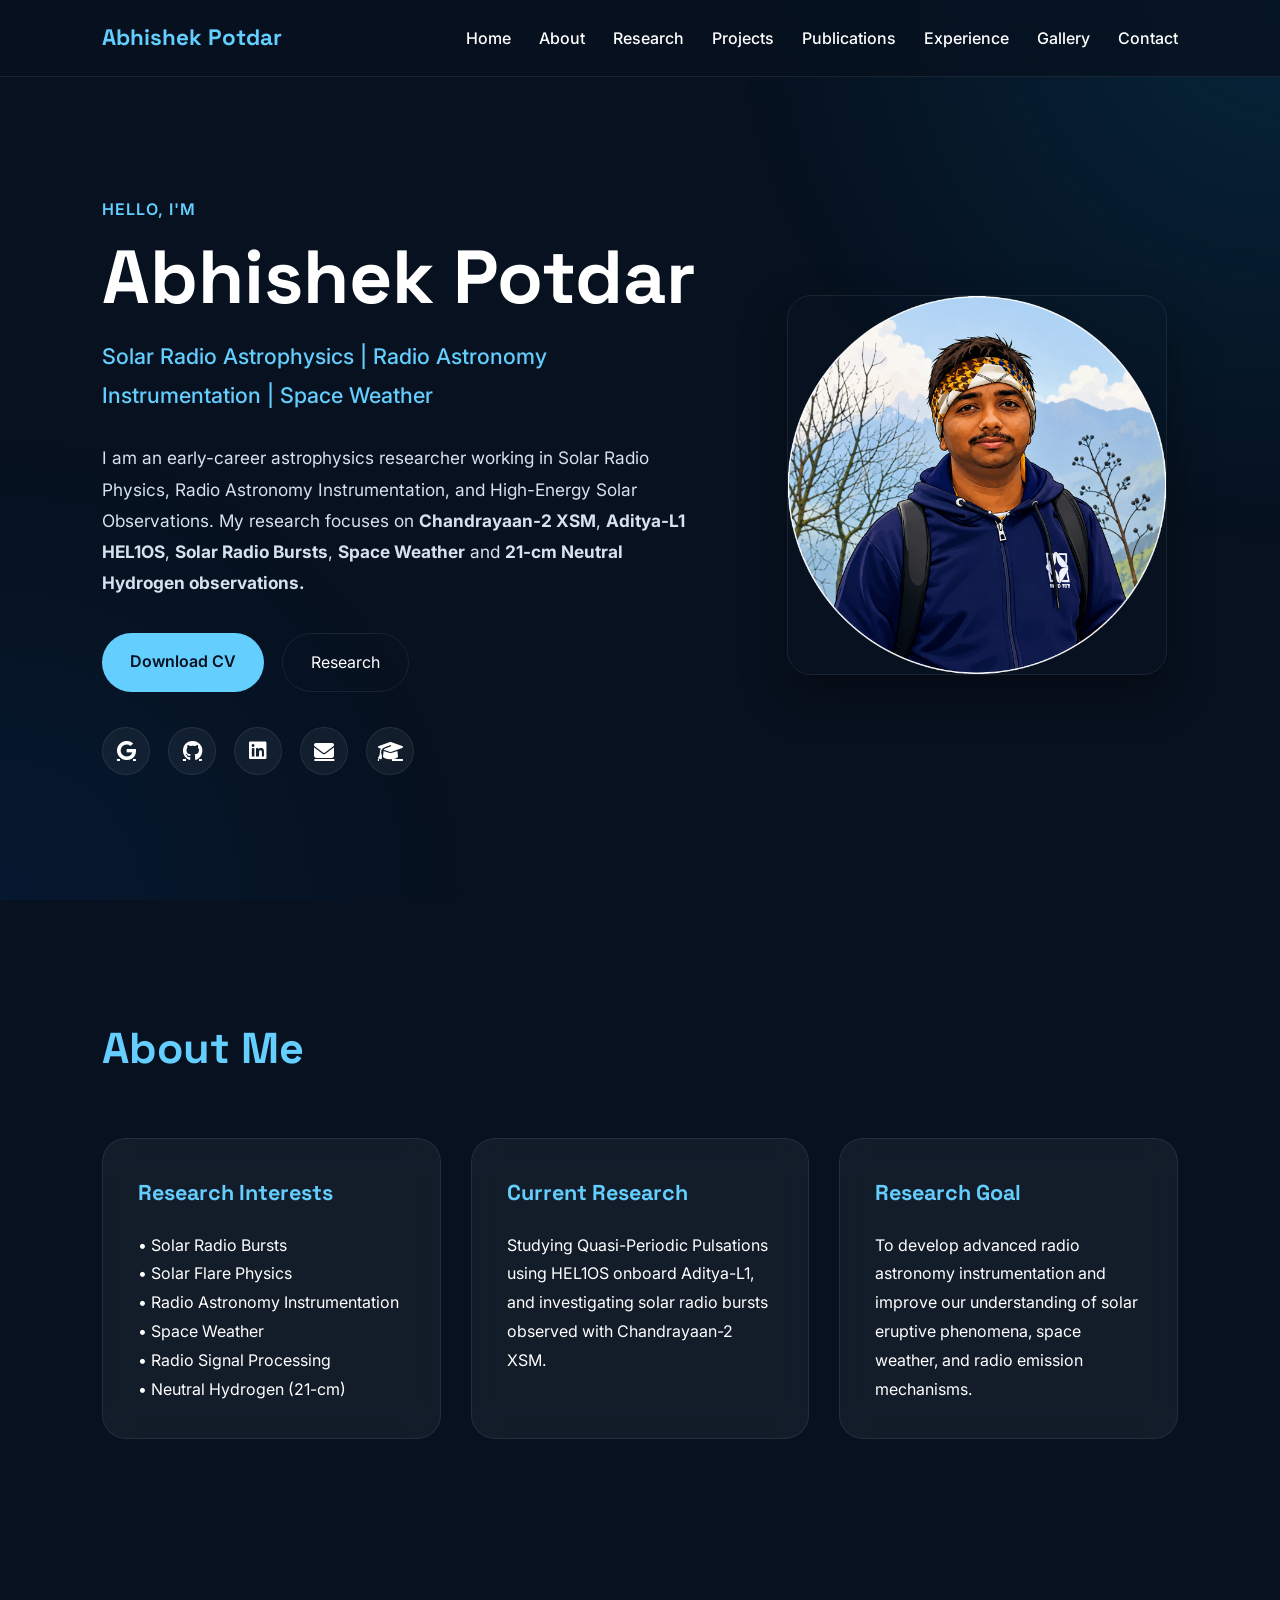
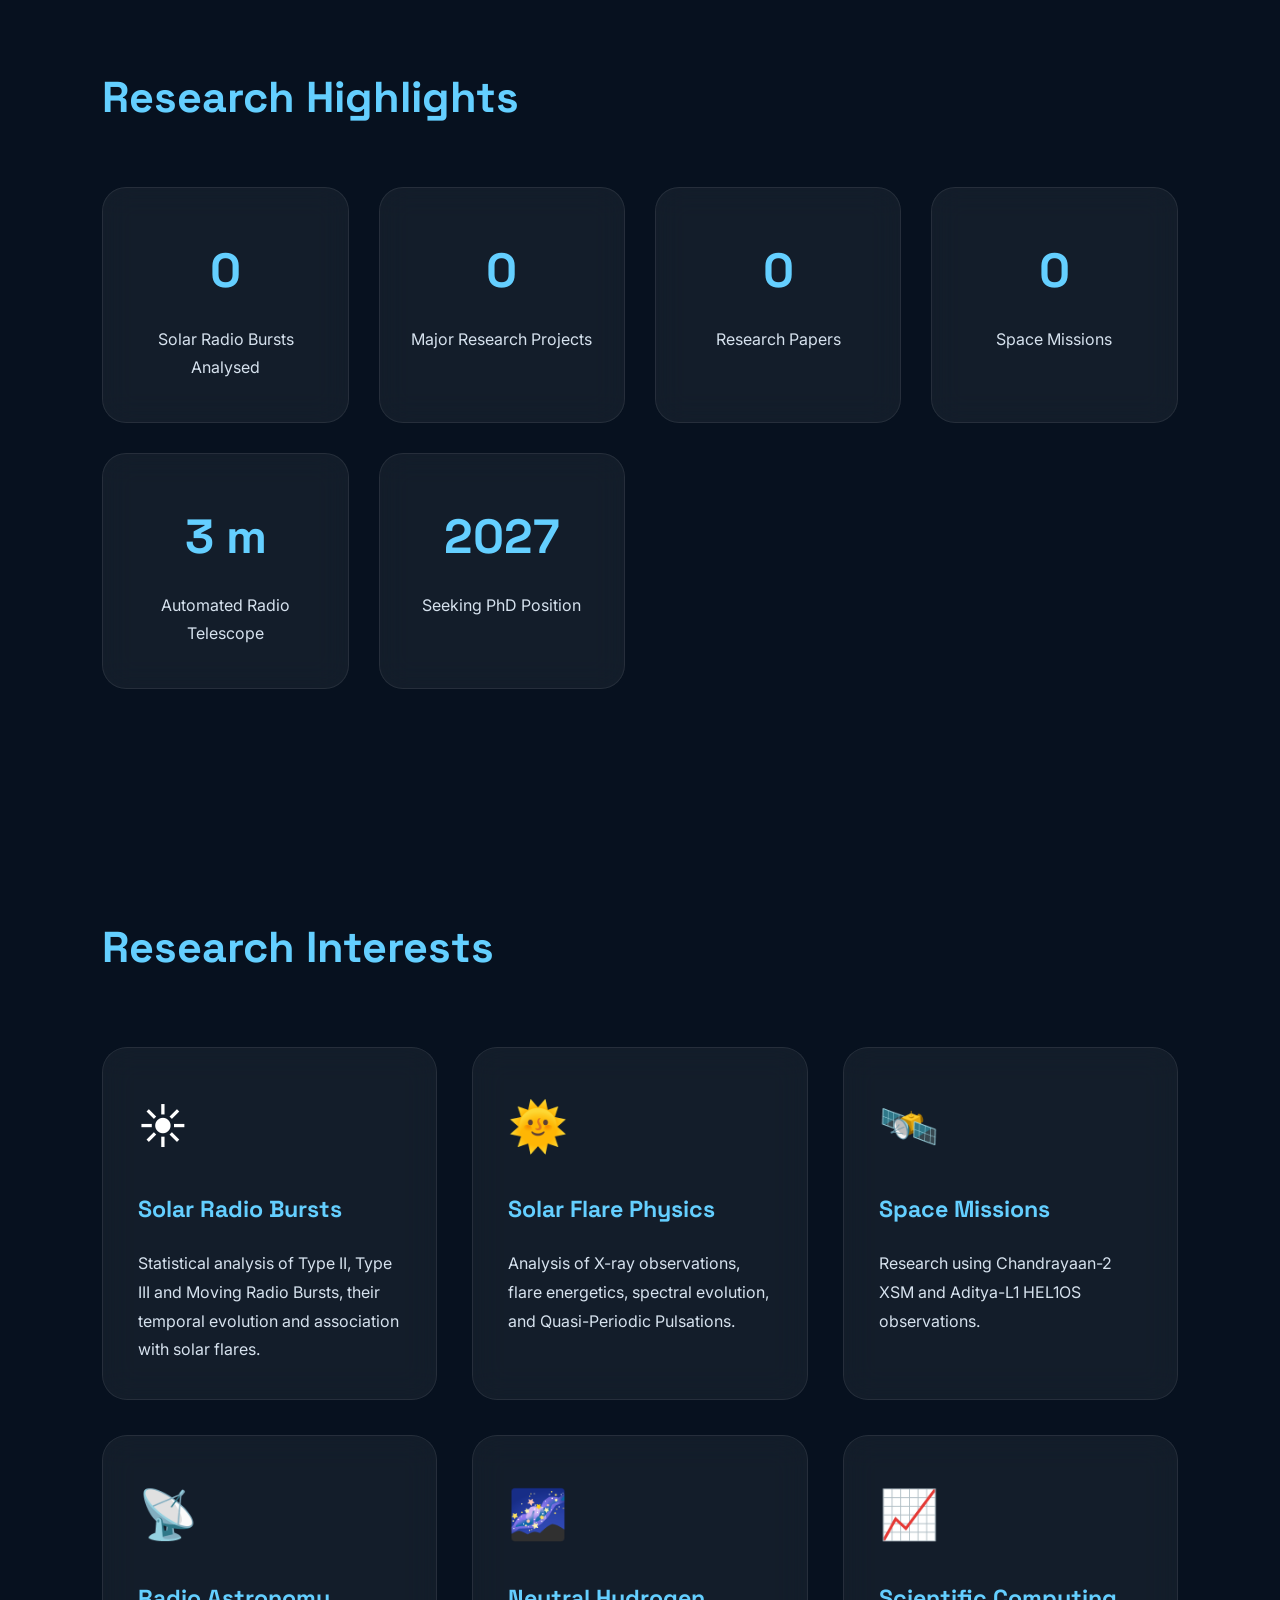
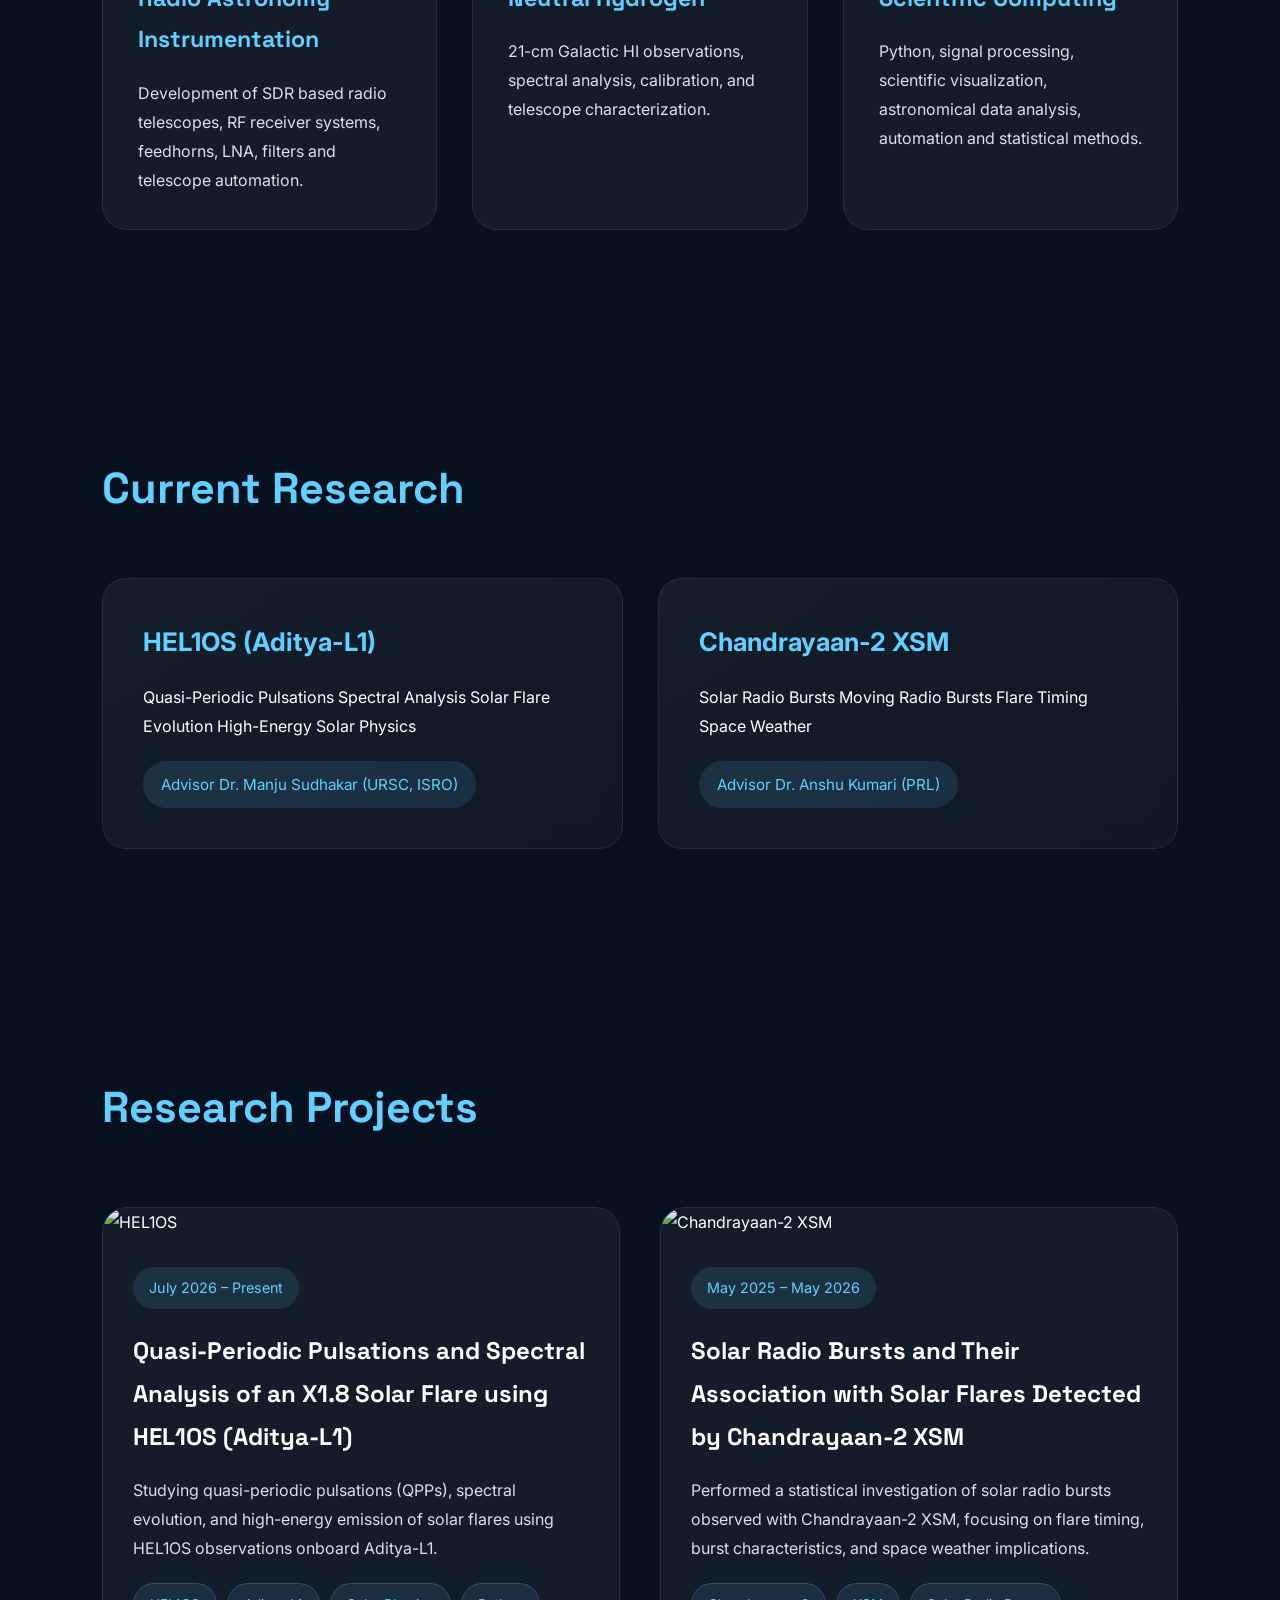
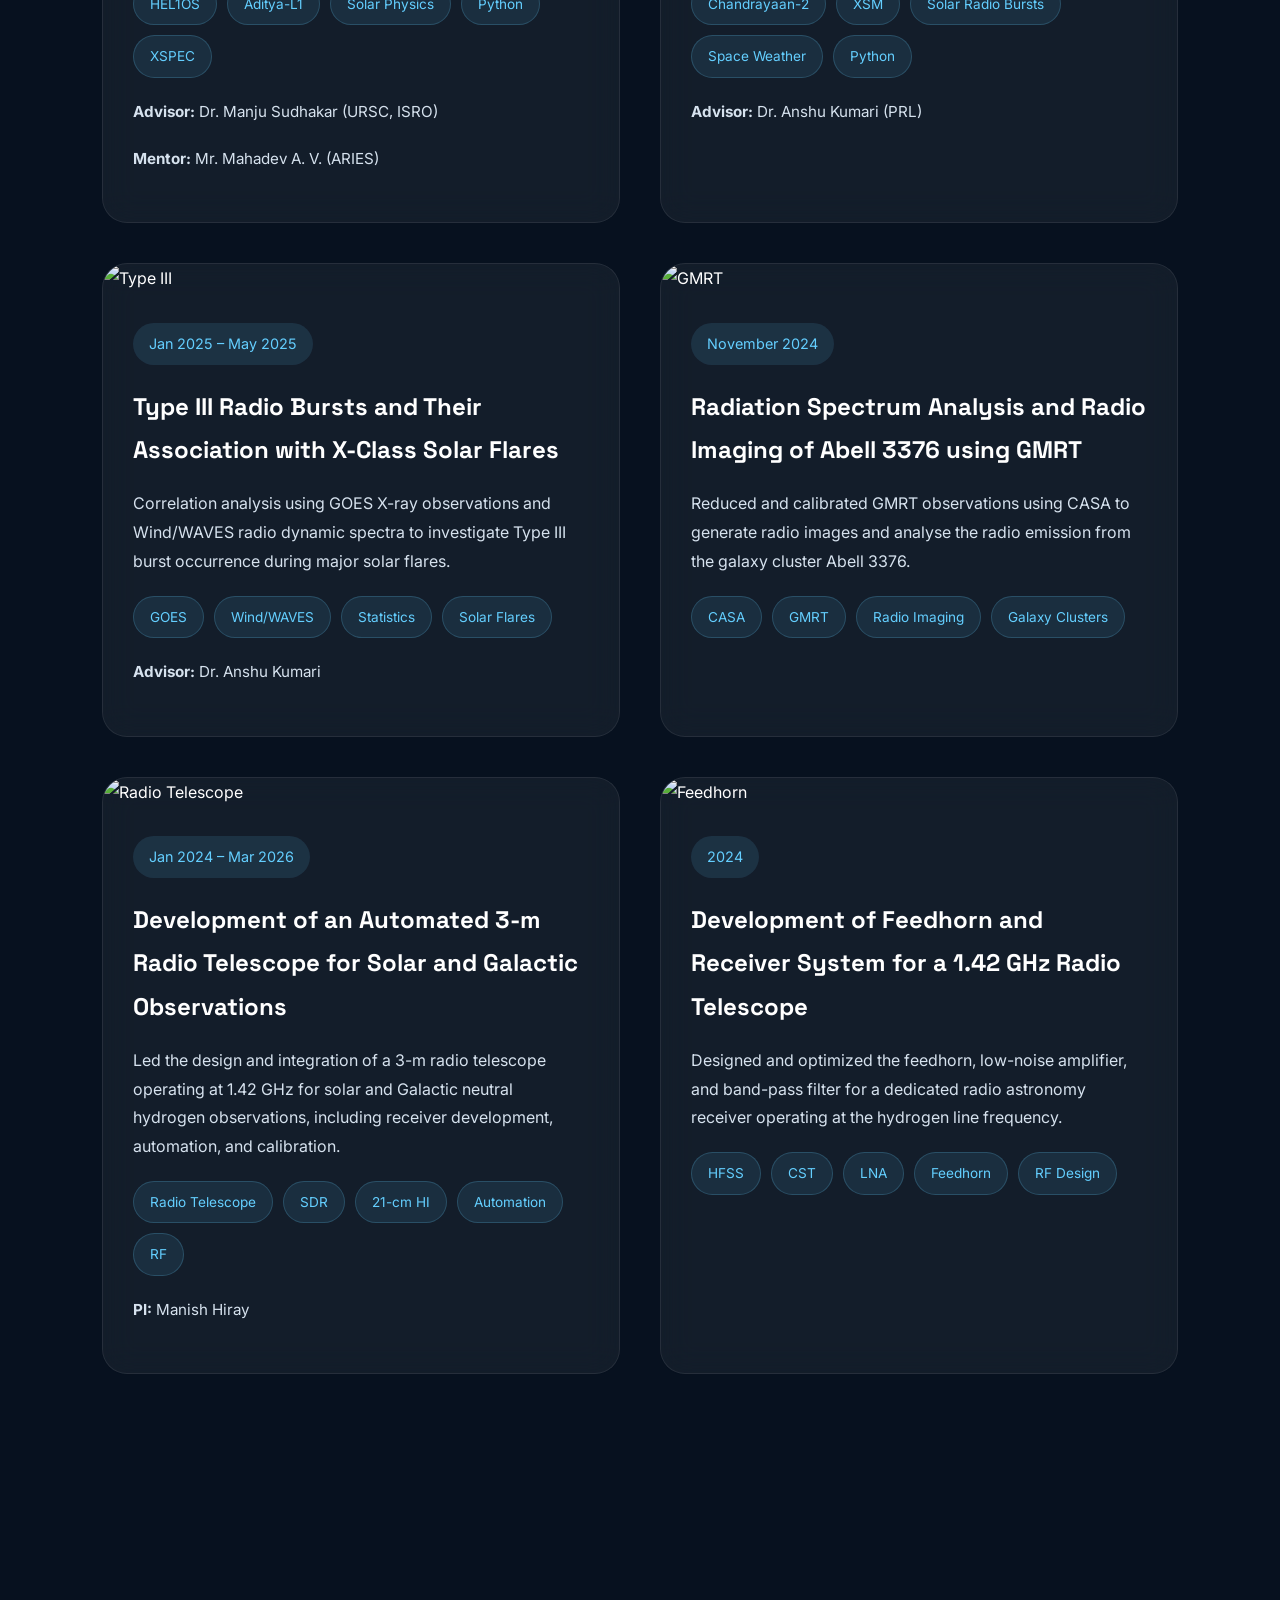
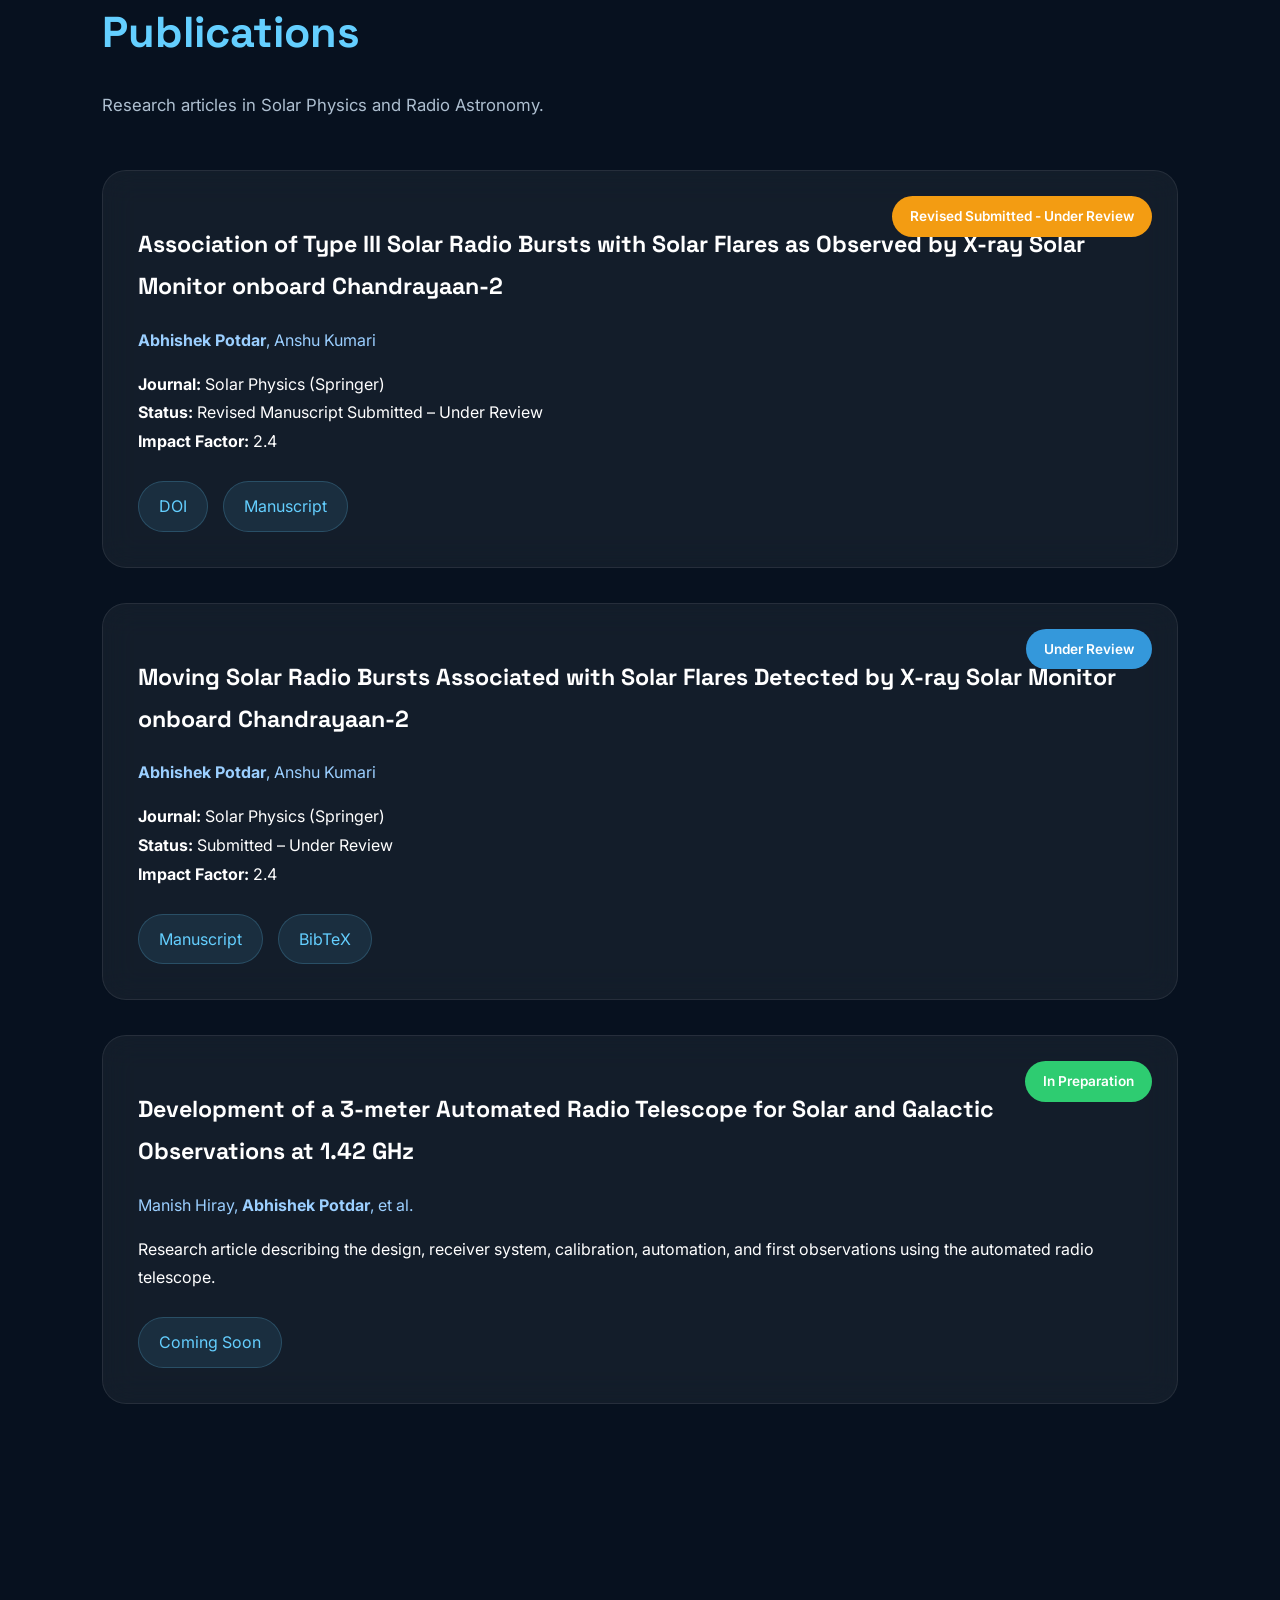
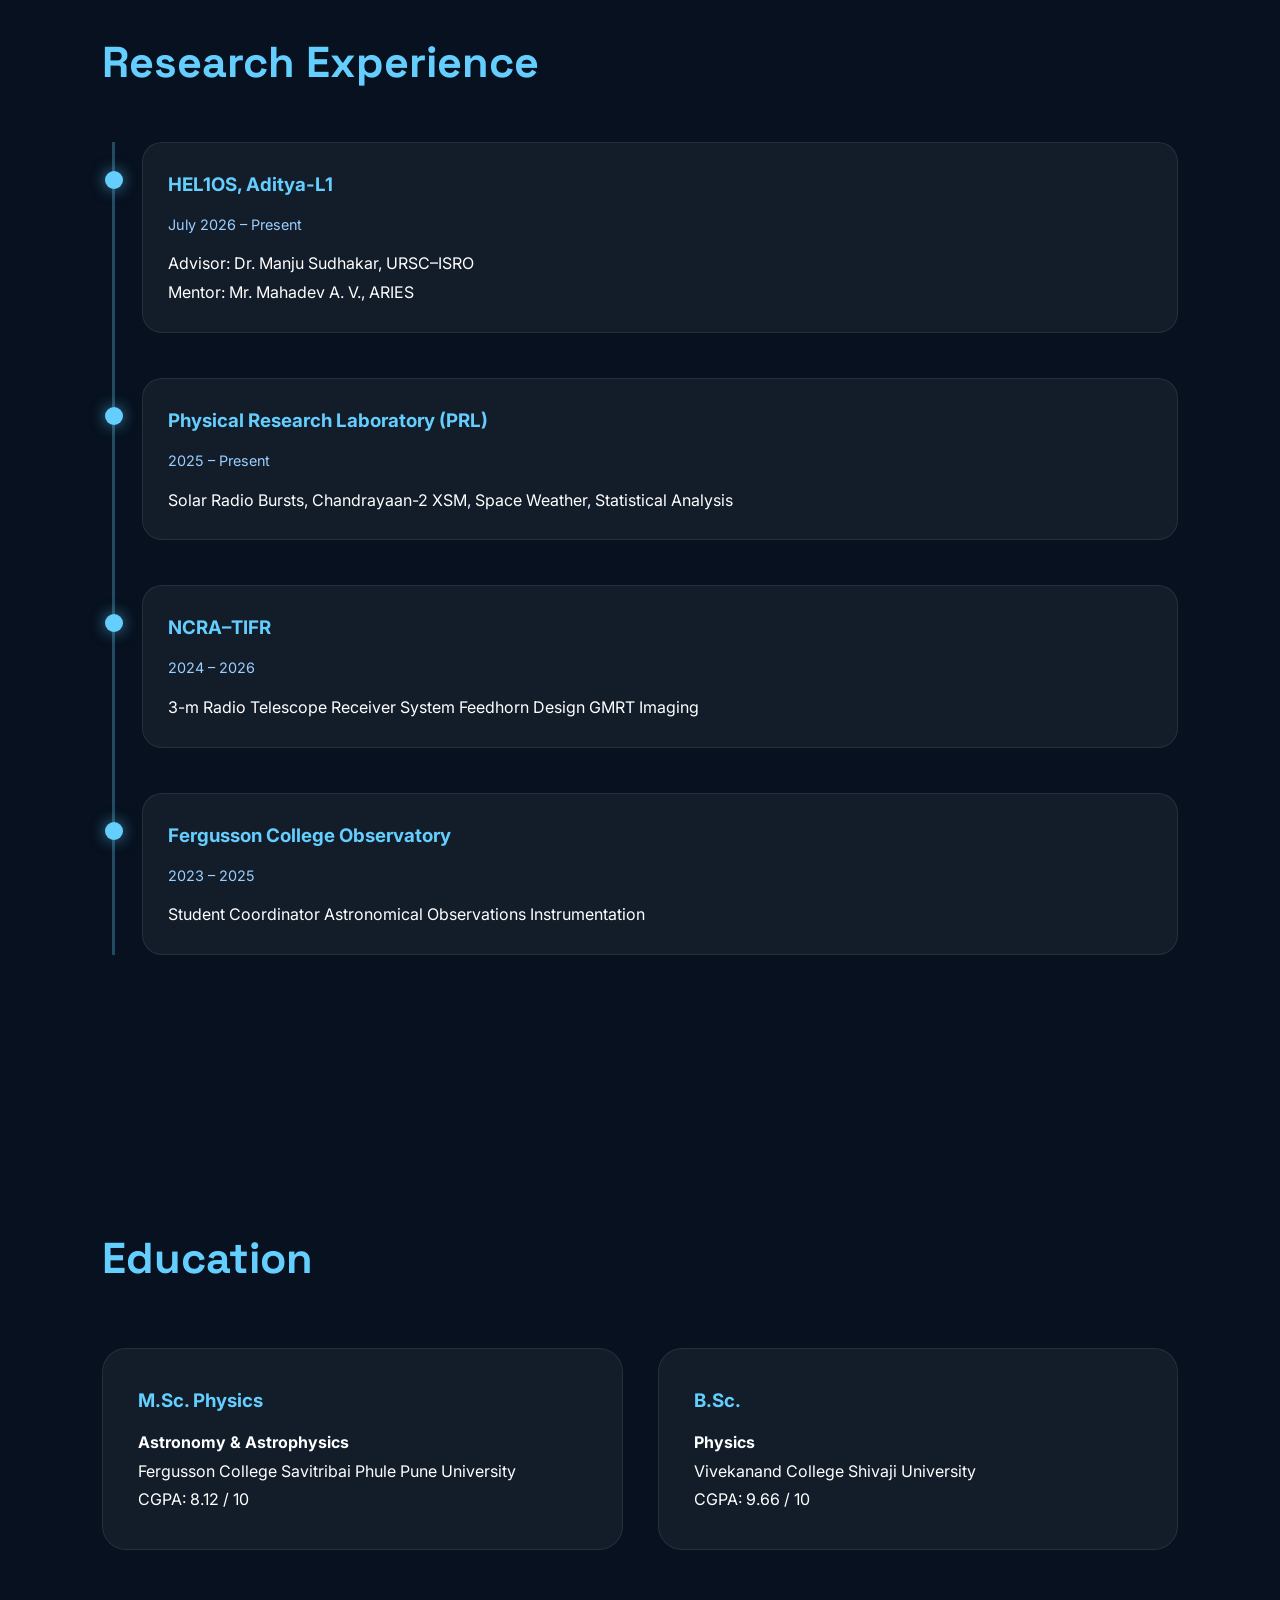
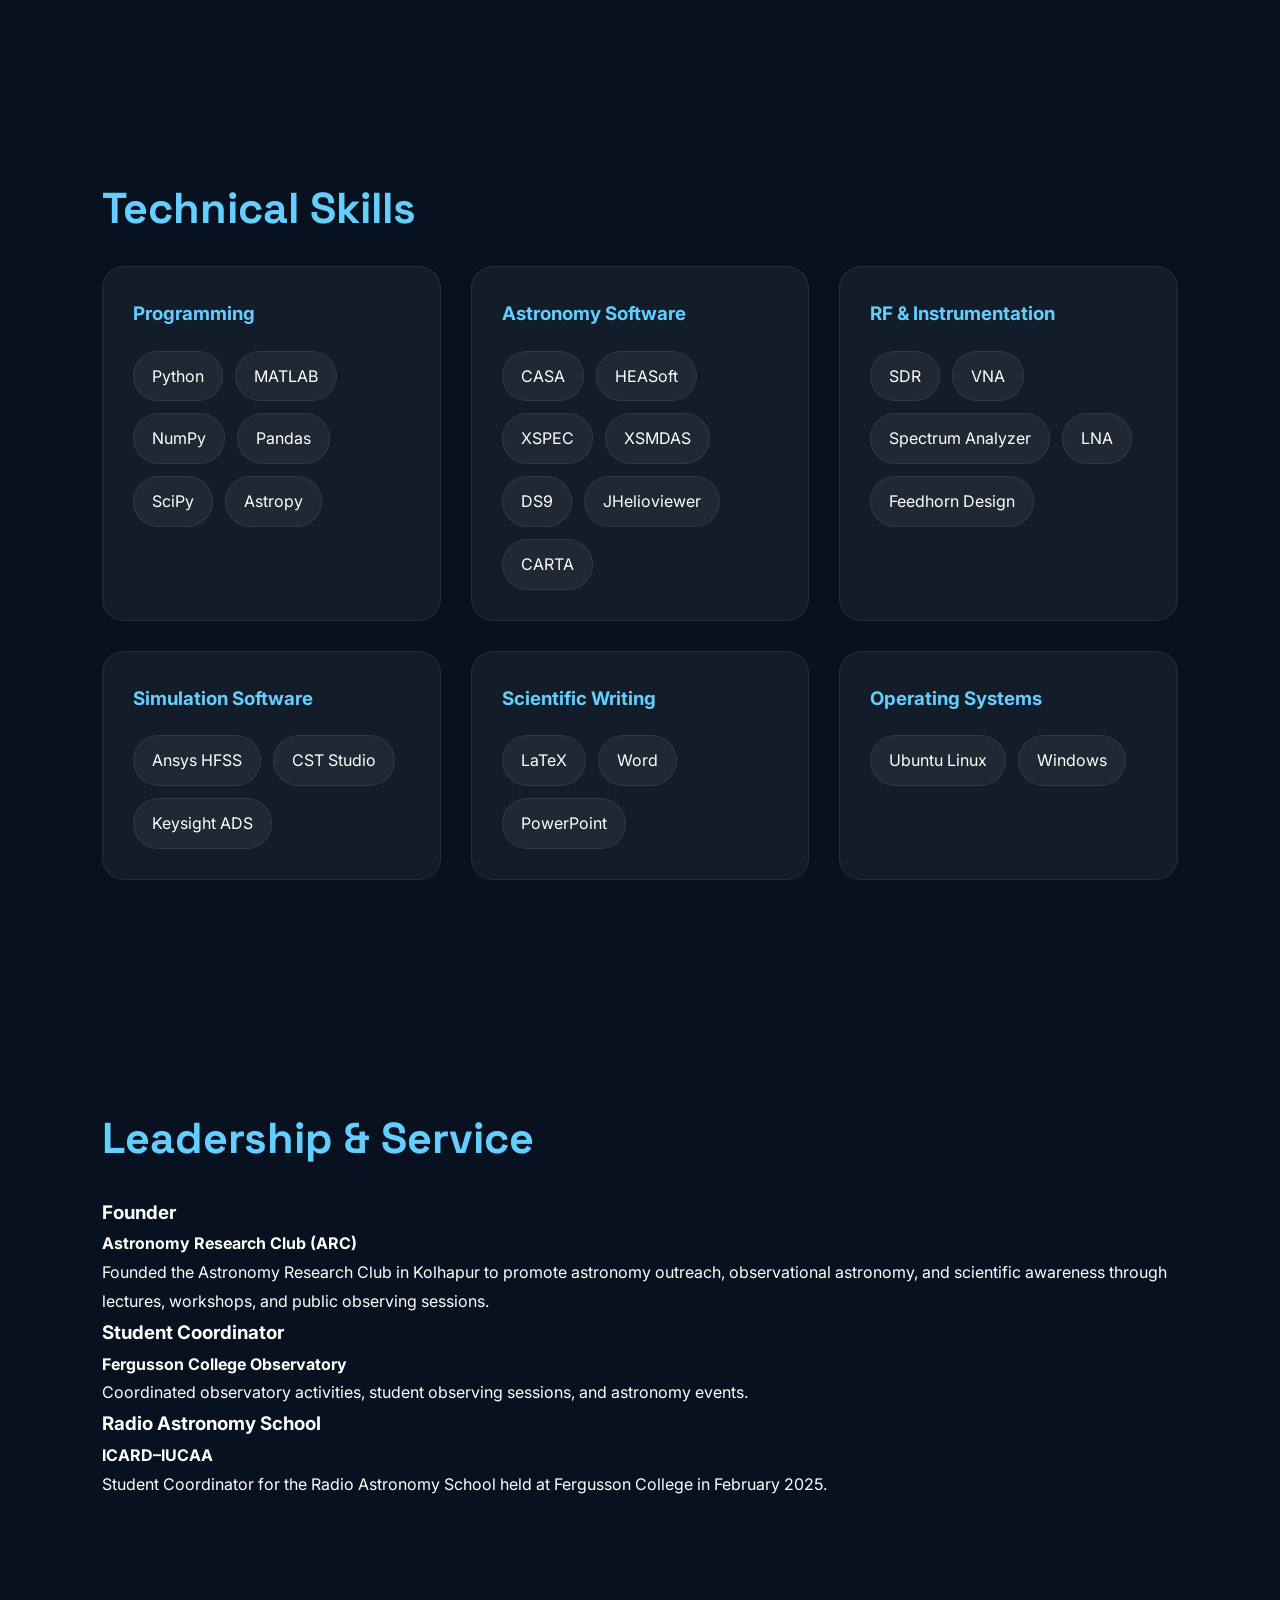
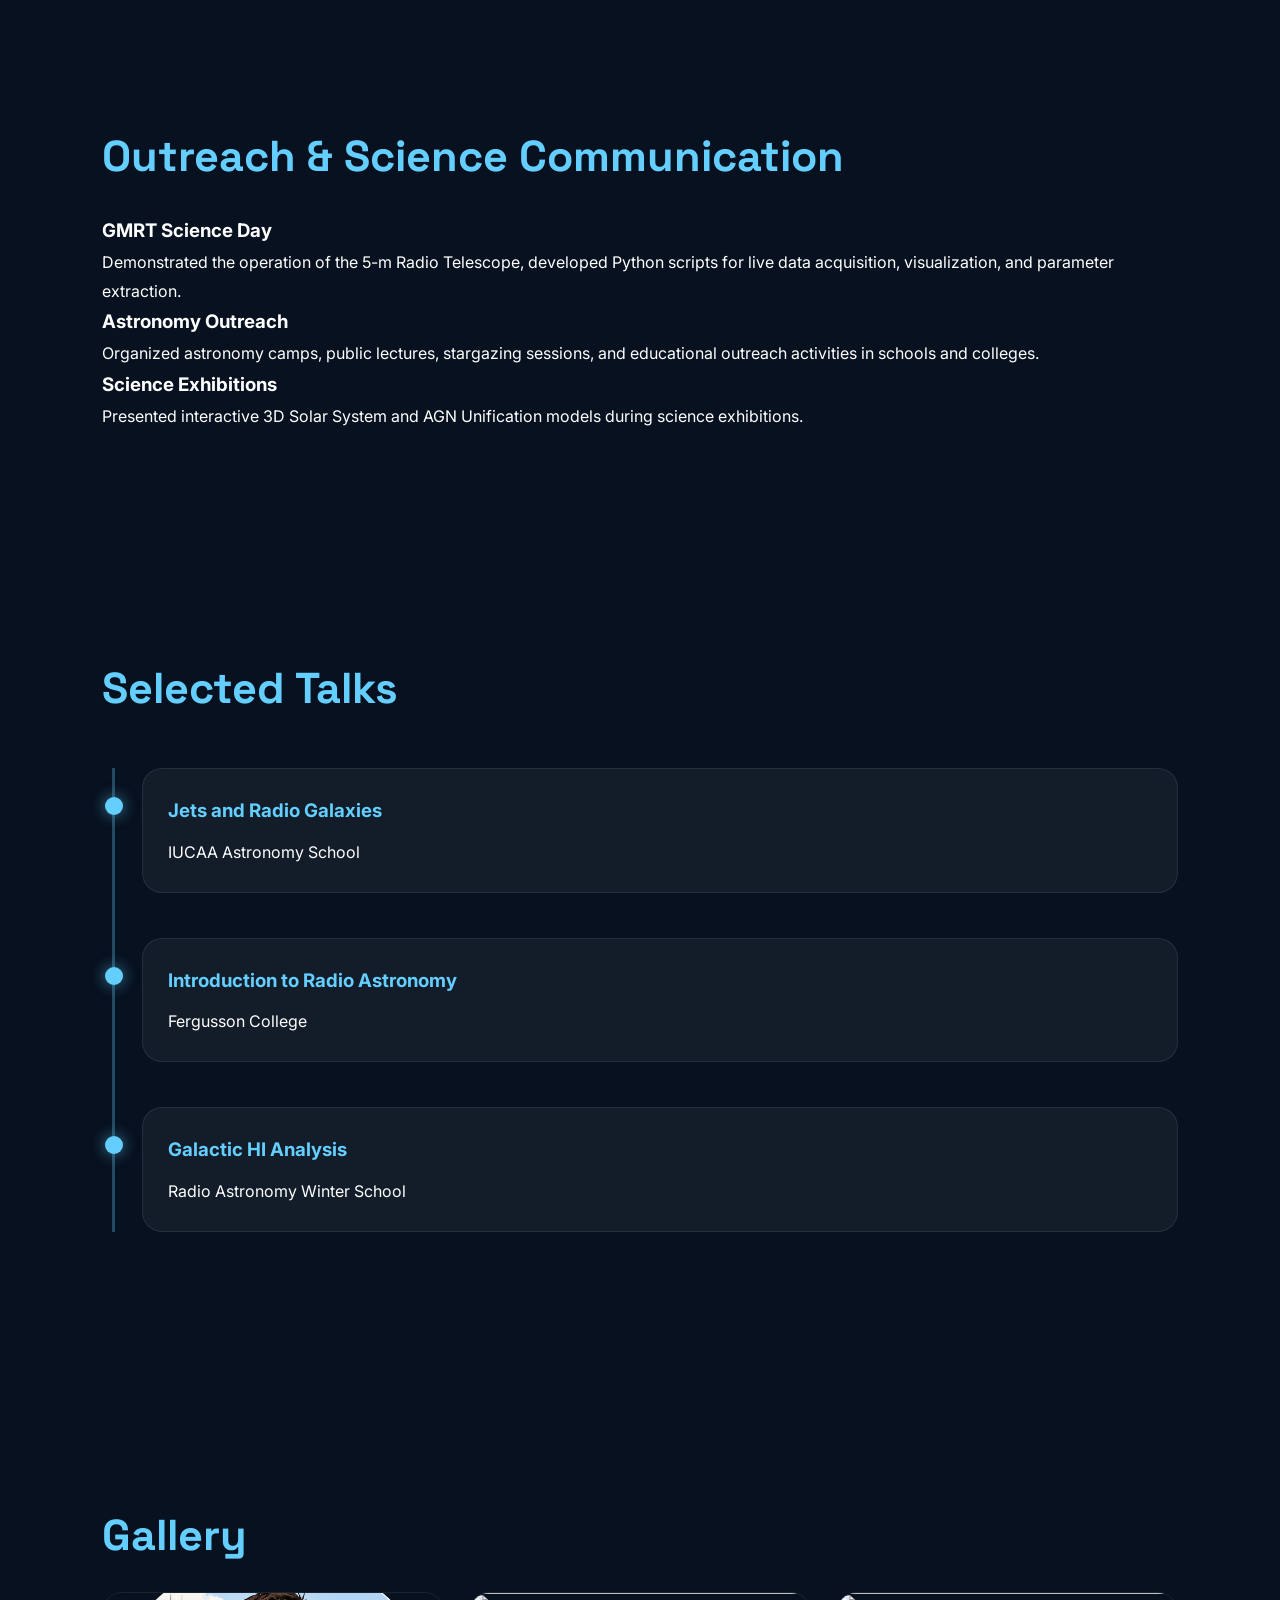
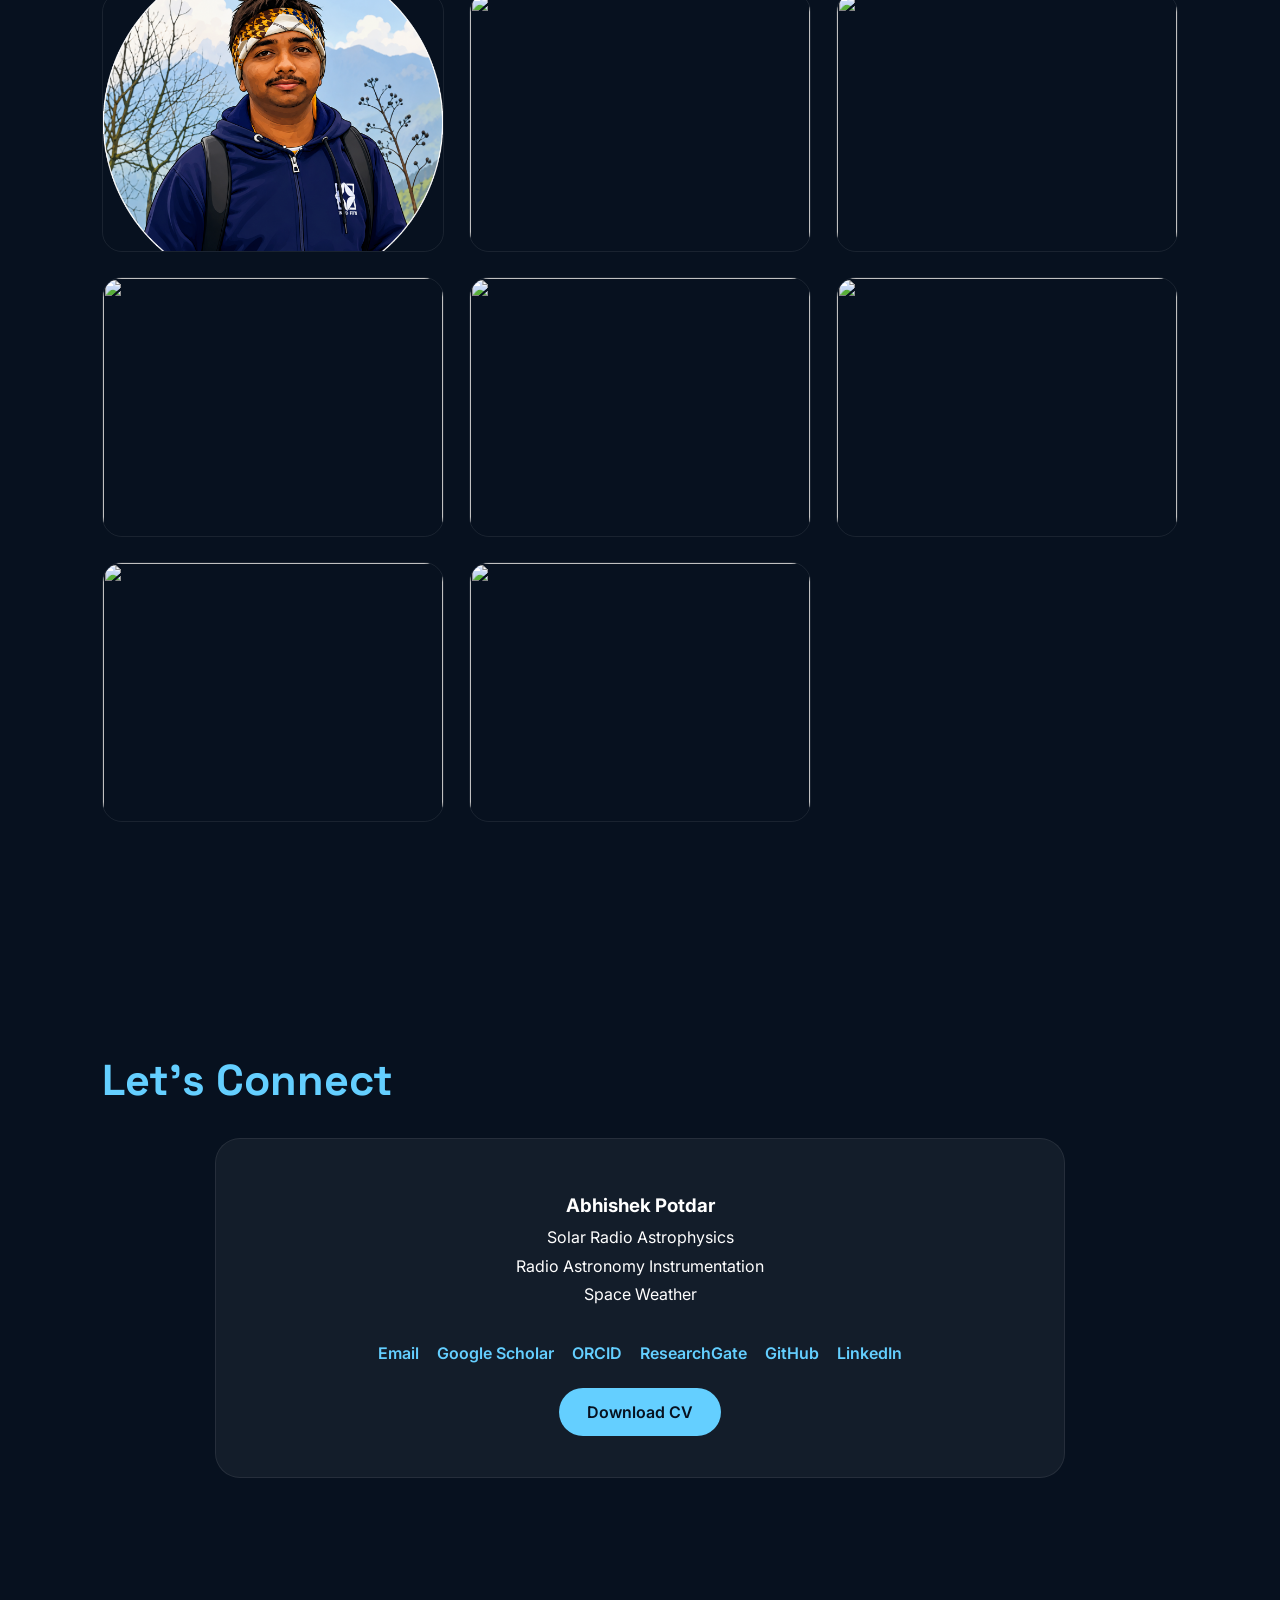
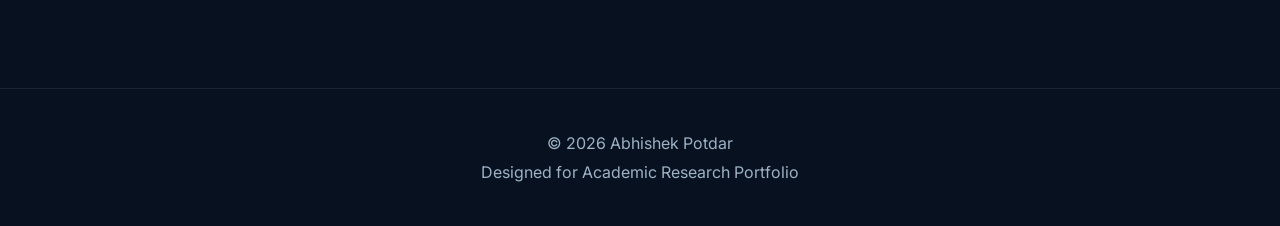
==== index.html @ cf379305 "Update index.html" ====
<!DOCTYPE html>
<html lang="en">

<head>

<meta charset="UTF-8">
<meta name="viewport" content="width=device-width, initial-scale=1.0">

<title>Abhishek Potdar | Solar Radio Astrophysics</title>

<meta name="description"
content="Academic website of Abhishek Potdar | Solar Radio Physics | Radio Astronomy | Space Weather">

<meta name="keywords"
content="Solar Physics, Radio Astronomy, Chandrayaan-2, Aditya-L1, XSM, HEL1OS, Radio Telescope">

<link rel="preconnect" href="https://fonts.googleapis.com">

<link rel="preconnect"
href="https://fonts.gstatic.com"
crossorigin>

<link href="https://fonts.googleapis.com/css2?family=Inter:wght@300;400;500;600;700&family=Space+Grotesk:wght@400;500;700&display=swap"
rel="stylesheet">

<link rel="stylesheet" href="style.css">

<link rel="stylesheet"
href="https://cdnjs.cloudflare.com/ajax/libs/font-awesome/6.7.2/css/all.min.css">

</head>

<body>

<canvas id="space"></canvas>

<div class="overlay"></div>

<!-- ==========================
Navigation
=========================== -->

<nav>

<div class="logo">

Abhishek Potdar

</div>

<ul>

<li><a href="#home">Home</a></li>

<li><a href="#about">About</a></li>

<li><a href="#research">Research</a></li>

<li><a href="#projects">Projects</a></li>

<li><a href="#publications">Publications</a></li>

<li><a href="#experience">Experience</a></li>

<li><a href="#gallery">Gallery</a></li>

<li><a href="#contact">Contact</a></li>

</ul>

</nav>

<!-- ==========================
Hero
=========================== -->

<section class="hero" id="home">

<div class="hero-left">

<p class="welcome">

Hello, I'm

</p>

<h1>

Abhishek Potdar

</h1>

<h2>

Solar Radio Astrophysics

<span>|</span>

Radio Astronomy Instrumentation

<span>|</span>

Space Weather

</h2>

<p class="hero-text">

I am an early-career astrophysics researcher working in
Solar Radio Physics, Radio Astronomy Instrumentation,
and High-Energy Solar Observations.

My research focuses on

<strong>Chandrayaan-2 XSM</strong>,

<strong>Aditya-L1 HEL1OS</strong>,

<strong>Solar Radio Bursts</strong>,

<strong>Space Weather</strong>

and

<strong>21-cm Neutral Hydrogen observations.</strong>

</p>

<div class="hero-buttons">

<a href="assets/cv/Abhishek_Potdar_CV.pdf"
class="primary">

Download CV

</a>

<a href="#projects"
class="secondary">

Research

</a>

</div>

<div class="social">

<a href="#"><i class="fab fa-google"></i></a>

<a href="#"><i class="fab fa-github"></i></a>

<a href="#"><i class="fab fa-linkedin"></i></a>

<a href="#"><i class="fas fa-envelope"></i></a>

<a href="#"><i class="fas fa-graduation-cap"></i></a>

</div>

</div>

<div class="hero-right">

<img src="assets/images/profile.jpg"
alt="Abhishek Potdar">

</div>

</section>

<!-- ==========================
About
=========================== -->

<section id="about">

<h2 class="section-title">

About Me

</h2>

<div class="about-grid">

<div class="about-card">

<h3>

Research Interests

</h3>

<p>

• Solar Radio Bursts

<br>

• Solar Flare Physics

<br>

• Radio Astronomy Instrumentation

<br>

• Space Weather

<br>

• Radio Signal Processing

<br>

• Neutral Hydrogen (21-cm)

</p>

</div>

<div class="about-card">

<h3>

Current Research

</h3>

<p>

Studying

Quasi-Periodic Pulsations using

HEL1OS onboard

Aditya-L1,

and investigating

solar radio bursts observed with

Chandrayaan-2 XSM.

</p>

</div>

<div class="about-card">

<h3>

Research Goal

</h3>

<p>

To develop advanced radio astronomy instrumentation
and improve our understanding of
solar eruptive phenomena,
space weather,
and radio emission mechanisms.

</p>

</div>

</div>

</section>

<!-- =====================================================
RESEARCH HIGHLIGHTS
====================================================== -->

<section id="highlights">

<h2 class="section-title">
Research Highlights
</h2>

<div class="stats-container">

<div class="stat-card">
<h2 class="counter" data-target="617">0</h2>
<p>Solar Radio Bursts Analysed</p>
</div>

<div class="stat-card">
<h2 class="counter" data-target="7">0</h2>
<p>Major Research Projects</p>
</div>

<div class="stat-card">
<h2 class="counter" data-target="3">0</h2>
<p>Research Papers</p>
</div>

<div class="stat-card">
<h2 class="counter" data-target="2">0</h2>
<p>Space Missions</p>
</div>

<div class="stat-card">
<h2>3 m</h2>
<p>Automated Radio Telescope</p>
</div>

<div class="stat-card">
<h2>2027</h2>
<p>Seeking PhD Position</p>
</div>

</div>

</section>

<!-- =====================================================
RESEARCH AREAS
====================================================== -->

<section id="research">

<h2 class="section-title">

Research Interests

</h2>

<div class="research-grid">

<div class="research-card">

<div class="icon">

☀️

</div>

<h3>

Solar Radio Bursts

</h3>

<p>

Statistical analysis of Type II,
Type III and Moving Radio Bursts,
their temporal evolution and
association with solar flares.

</p>

</div>

<div class="research-card">

<div class="icon">

🌞

</div>

<h3>

Solar Flare Physics

</h3>

<p>

Analysis of X-ray observations,
flare energetics,
spectral evolution,
and Quasi-Periodic Pulsations.

</p>

</div>

<div class="research-card">

<div class="icon">

🛰️

</div>

<h3>

Space Missions

</h3>

<p>

Research using

Chandrayaan-2 XSM

and

Aditya-L1 HEL1OS

observations.

</p>

</div>

<div class="research-card">

<div class="icon">

📡

</div>

<h3>

Radio Astronomy Instrumentation

</h3>

<p>

Development of SDR based
radio telescopes,
RF receiver systems,
feedhorns,
LNA,
filters
and telescope automation.

</p>

</div>

<div class="research-card">

<div class="icon">

🌌

</div>

<h3>

Neutral Hydrogen

</h3>

<p>

21-cm Galactic HI observations,
spectral analysis,
calibration,
and telescope characterization.

</p>

</div>

<div class="research-card">

<div class="icon">

📈

</div>

<h3>

Scientific Computing

</h3>

<p>

Python,
signal processing,
scientific visualization,
astronomical data analysis,
automation
and statistical methods.

</p>

</div>

</div>

</section>

<!-- =====================================================
CURRENT RESEARCH
====================================================== -->

<section id="current">

<h2 class="section-title">

Current Research

</h2>

<div class="current-grid">

<div class="current-card">

<h3>

HEL1OS (Aditya-L1)

</h3>

<p>

Quasi-Periodic Pulsations

Spectral Analysis

Solar Flare Evolution

High-Energy Solar Physics

</p>

<span>

Advisor

Dr. Manju Sudhakar

(URSC, ISRO)

</span>

</div>

<div class="current-card">

<h3>

Chandrayaan-2 XSM

</h3>

<p>

Solar Radio Bursts

Moving Radio Bursts

Flare Timing

Space Weather

</p>

<span>

Advisor

Dr. Anshu Kumari

(PRL)

</span>

</div>

</div>

</section>

<!-- ===========================================================
PROJECTS
=========================================================== -->

<section id="projects">

<h2 class="section-title">
Research Projects
</h2>

<div class="project-grid">

<!-- ===================== -->
<div class="project-card">

<img src="assets/images/hel1os.jpg" alt="HEL1OS">

<div class="project-content">

<span class="project-date">
July 2026 – Present
</span>

<h3>
Quasi-Periodic Pulsations and Spectral Analysis of an X1.8 Solar Flare using HEL1OS (Aditya-L1)
</h3>

<p>

Studying quasi-periodic pulsations (QPPs), spectral evolution, and high-energy emission of solar flares using HEL1OS observations onboard Aditya-L1.

</p>

<div class="tags">

<span>HEL1OS</span>
<span>Aditya-L1</span>
<span>Solar Physics</span>
<span>Python</span>
<span>XSPEC</span>

</div>

<p class="advisor">

<b>Advisor:</b> Dr. Manju Sudhakar (URSC, ISRO)

</p>

<p class="advisor">

<b>Mentor:</b> Mr. Mahadev A. V. (ARIES)

</p>

</div>

</div>

<!-- ===================== -->

<div class="project-card">

<img src="assets/images/xsm.jpg" alt="Chandrayaan-2 XSM">

<div class="project-content">

<span class="project-date">

May 2025 – May 2026

</span>

<h3>

Solar Radio Bursts and Their Association with Solar Flares Detected by Chandrayaan-2 XSM

</h3>

<p>

Performed a statistical investigation of solar radio bursts observed with Chandrayaan-2 XSM, focusing on flare timing, burst characteristics, and space weather implications.

</p>

<div class="tags">

<span>Chandrayaan-2</span>

<span>XSM</span>

<span>Solar Radio Bursts</span>

<span>Space Weather</span>

<span>Python</span>

</div>

<p class="advisor">

<b>Advisor:</b>

Dr. Anshu Kumari

(PRL)

</p>

</div>

</div>

<!-- ===================== -->

<div class="project-card">

<img src="assets/images/type3.jpg" alt="Type III">

<div class="project-content">

<span class="project-date">

Jan 2025 – May 2025

</span>

<h3>

Type III Radio Bursts and Their Association with X-Class Solar Flares

</h3>

<p>

Correlation analysis using GOES X-ray observations and Wind/WAVES radio dynamic spectra to investigate Type III burst occurrence during major solar flares.

</p>

<div class="tags">

<span>GOES</span>

<span>Wind/WAVES</span>

<span>Statistics</span>

<span>Solar Flares</span>

</div>

<p class="advisor">

<b>Advisor:</b>

Dr. Anshu Kumari

</p>

</div>

</div>

<!-- ===================== -->

<div class="project-card">

<img src="assets/images/gmrt.jpg" alt="GMRT">

<div class="project-content">

<span class="project-date">

November 2024

</span>

<h3>

Radiation Spectrum Analysis and Radio Imaging of Abell 3376 using GMRT

</h3>

<p>

Reduced and calibrated GMRT observations using CASA to generate radio images and analyse the radio emission from the galaxy cluster Abell 3376.

</p>

<div class="tags">

<span>CASA</span>

<span>GMRT</span>

<span>Radio Imaging</span>

<span>Galaxy Clusters</span>

</div>

</div>

</div>

<!-- ===================== -->

<div class="project-card">

<img src="assets/images/telescope.jpg" alt="Radio Telescope">

<div class="project-content">

<span class="project-date">

Jan 2024 – Mar 2026

</span>

<h3>

Development of an Automated 3-m Radio Telescope for Solar and Galactic Observations

</h3>

<p>

Led the design and integration of a 3-m radio telescope operating at 1.42 GHz for solar and Galactic neutral hydrogen observations, including receiver development, automation, and calibration.

</p>

<div class="tags">

<span>Radio Telescope</span>

<span>SDR</span>

<span>21-cm HI</span>

<span>Automation</span>

<span>RF</span>

</div>

<p class="advisor">

<b>PI:</b>

Manish Hiray

</p>

</div>

</div>

<!-- ===================== -->

<div class="project-card">

<img src="assets/images/feedhorn.jpg" alt="Feedhorn">

<div class="project-content">

<span class="project-date">

2024

</span>

<h3>

Development of Feedhorn and Receiver System for a 1.42 GHz Radio Telescope

</h3>

<p>

Designed and optimized the feedhorn, low-noise amplifier, and band-pass filter for a dedicated radio astronomy receiver operating at the hydrogen line frequency.

</p>

<div class="tags">

<span>HFSS</span>

<span>CST</span>

<span>LNA</span>

<span>Feedhorn</span>

<span>RF Design</span>

</div>

</div>

</div>

</div>

</section>

<!-- =====================================================
PUBLICATIONS
====================================================== -->

<section id="publications">

    <h2 class="section-title">Publications</h2>

    <p class="section-subtitle">
        Research articles in Solar Physics and Radio Astronomy.
    </p>

    <div class="publication-container">

        <!-- ========================= -->
        <!-- Publication 1 -->
        <!-- ========================= -->

        <div class="publication-card">

            <div class="pub-status revised">
                Revised Submitted - Under Review
            </div>

            <h3>
                Association of Type III Solar Radio Bursts with Solar Flares as Observed by
                X-ray Solar Monitor onboard Chandrayaan-2
            </h3>

            <p class="authors">
                <strong>Abhishek Potdar</strong>, Anshu Kumari
            </p>

            <p><b>Journal:</b> Solar Physics (Springer)</p>

            <p>
                <b>Status:</b>
                Revised Manuscript Submitted – Under Review
            </p>

            <p><b>Impact Factor:</b> 2.4</p>

            <div class="publication-links">
                <a href="https://doi.org/10.21203/rs.3.rs-9628976/v1" target="_blank">
                    DOI
                </a>

                <a href="#">
                    Manuscript
                </a>
            </div>

        </div>

        <!-- ========================= -->
        <!-- Publication 2 -->
        <!-- ========================= -->

        <div class="publication-card">

            <div class="pub-status review">
                Under Review
            </div>

            <h3>
                Moving Solar Radio Bursts Associated with Solar Flares Detected by
                X-ray Solar Monitor onboard Chandrayaan-2
            </h3>

            <p class="authors">
                <strong>Abhishek Potdar</strong>, Anshu Kumari
            </p>

            <p><b>Journal:</b> Solar Physics (Springer)</p>

            <p><b>Status:</b> Submitted – Under Review</p>

            <p><b>Impact Factor:</b> 2.4</p>

            <div class="publication-links">
                <a href="#">Manuscript</a>
                <a href="#">BibTeX</a>
            </div>

        </div>

        <!-- ========================= -->
        <!-- Publication 3 -->
        <!-- ========================= -->

        <div class="publication-card">

            <div class="pub-status preparation">
                In Preparation
            </div>

            <h3>
                Development of a 3-meter Automated Radio Telescope for Solar and Galactic Observations at 1.42 GHz
            </h3>

            <p class="authors">
                Manish Hiray, <strong>Abhishek Potdar</strong>, et al.
            </p>

            <p>
                Research article describing the design, receiver system,
                calibration, automation, and first observations using the
                automated radio telescope.
            </p>

            <div class="publication-links">
                <a href="#">Coming Soon</a>
            </div>

        </div>

    </div>

</section>

<!-- =====================================================
RESEARCH EXPERIENCE
====================================================== -->

<section id="experience">

<h2 class="section-title">

Research Experience

</h2>

<div class="timeline">

<div class="timeline-item">

<h3>

HEL1OS, Aditya-L1

</h3>

<span>

July 2026 – Present

</span>

<p>

Advisor:
Dr. Manju Sudhakar,
URSC–ISRO

<br>

Mentor:
Mr. Mahadev A. V.,
ARIES

</p>

</div>

<div class="timeline-item">

<h3>

Physical Research Laboratory (PRL)

</h3>

<span>

2025 – Present

</span>

<p>

Solar Radio Bursts,
Chandrayaan-2 XSM,
Space Weather,
Statistical Analysis

</p>

</div>

<div class="timeline-item">

<h3>

NCRA–TIFR

</h3>

<span>

2024 – 2026

</span>

<p>

3-m Radio Telescope

Receiver System

Feedhorn Design

GMRT Imaging

</p>

</div>

<div class="timeline-item">

<h3>

Fergusson College Observatory

</h3>

<span>

2023 – 2025

</span>

<p>

Student Coordinator

Astronomical Observations

Instrumentation

</p>

</div>

</div>

</section>

<!-- =====================================================
EDUCATION
====================================================== -->

<section id="education">

<h2 class="section-title">

Education

</h2>

<div class="education-grid">

<div class="education-card">

<h3>

M.Sc. Physics

</h3>

<h4>

Astronomy & Astrophysics

</h4>

<p>

Fergusson College

Savitribai Phule Pune University

</p>

<p>

CGPA: 8.12 / 10

</p>

</div>

<div class="education-card">

<h3>

B.Sc.

</h3>

<h4>

Physics

</h4>

<p>

Vivekanand College

Shivaji University

</p>

<p>

CGPA: 9.66 / 10

</p>

</div>

</div>

</section>

<!-- =====================================================
TECHNICAL SKILLS
====================================================== -->

<section id="skills">

<h2 class="section-title">
Technical Skills
</h2>

<div class="skills-grid">

<div class="skill-card">

<h3>Programming</h3>

<div class="chips">

<span>Python</span>
<span>MATLAB</span>
<span>NumPy</span>
<span>Pandas</span>
<span>SciPy</span>
<span>Astropy</span>

</div>

</div>

<div class="skill-card">

<h3>Astronomy Software</h3>

<div class="chips">

<span>CASA</span>
<span>HEASoft</span>
<span>XSPEC</span>
<span>XSMDAS</span>
<span>DS9</span>
<span>JHelioviewer</span>
<span>CARTA</span>

</div>

</div>

<div class="skill-card">

<h3>RF & Instrumentation</h3>

<div class="chips">

<span>SDR</span>
<span>VNA</span>
<span>Spectrum Analyzer</span>
<span>LNA</span>
<span>Feedhorn Design</span>

</div>

</div>

<div class="skill-card">

<h3>Simulation Software</h3>

<div class="chips">

<span>Ansys HFSS</span>
<span>CST Studio</span>
<span>Keysight ADS</span>

</div>

</div>

<div class="skill-card">

<h3>Scientific Writing</h3>

<div class="chips">

<span>LaTeX</span>
<span>Word</span>
<span>PowerPoint</span>

</div>

</div>

<div class="skill-card">

<h3>Operating Systems</h3>

<div class="chips">

<span>Ubuntu Linux</span>
<span>Windows</span>

</div>

</div>

</div>

</section>

<!-- =====================================================
LEADERSHIP
====================================================== -->

<section id="leadership">

<h2 class="section-title">

Leadership & Service

</h2>

<div class="grid">

<div class="card">

<h3>

Founder

</h3>

<h4>

Astronomy Research Club (ARC)

</h4>

<p>

Founded the Astronomy Research Club in Kolhapur to promote astronomy outreach,
observational astronomy,
and scientific awareness through lectures,
workshops,
and public observing sessions.

</p>

</div>

<div class="card">

<h3>

Student Coordinator

</h3>

<h4>

Fergusson College Observatory

</h4>

<p>

Coordinated observatory activities,
student observing sessions,
and astronomy events.

</p>

</div>

<div class="card">

<h3>

Radio Astronomy School

</h3>

<h4>

ICARD–IUCAA

</h4>

<p>

Student Coordinator for the Radio Astronomy School held at Fergusson College in February 2025.

</p>

</div>

</div>

</section>

<!-- =====================================================
OUTREACH
====================================================== -->

<section id="outreach">

<h2 class="section-title">

Outreach & Science Communication

</h2>

<div class="grid">

<div class="card">

<h3>

GMRT Science Day

</h3>

<p>

Demonstrated the operation of the 5-m Radio Telescope,
developed Python scripts for live data acquisition,
visualization,
and parameter extraction.

</p>

</div>

<div class="card">

<h3>

Astronomy Outreach

</h3>

<p>

Organized astronomy camps,
public lectures,
stargazing sessions,
and educational outreach activities in schools and colleges.

</p>

</div>

<div class="card">

<h3>

Science Exhibitions

</h3>

<p>

Presented interactive 3D Solar System and AGN Unification models during science exhibitions.

</p>

</div>

</div>

</section>

<!-- =====================================================
INVITED TALKS
====================================================== -->

<section id="talks">

<h2 class="section-title">

Selected Talks

</h2>

<div class="timeline">

<div class="timeline-item">

<h3>

Jets and Radio Galaxies

</h3>

<p>

IUCAA Astronomy School

</p>

</div>

<div class="timeline-item">

<h3>

Introduction to Radio Astronomy

</h3>

<p>

Fergusson College

</p>

</div>

<div class="timeline-item">

<h3>

Galactic HI Analysis

</h3>

<p>

Radio Astronomy Winter School

</p>

</div>

</div>

</section>

<!-- =====================================================
GALLERY
====================================================== -->

<section id="gallery">

<h2 class="section-title">

Gallery

</h2>

<div class="gallery-grid">

<img src="assets/images/profile.jpg">

<img src="assets/images/gmrt.jpg">

<img src="assets/images/prl.jpg">

<img src="assets/images/iucaa.jpg">

<img src="assets/images/telescope.jpg">

<img src="assets/images/feedhorn.jpg">

<img src="assets/images/xsm.jpg">

<img src="assets/images/aditya.jpg">

</div>

</section>

<!-- =====================================================
CONTACT
====================================================== -->

<section id="contact">

<h2 class="section-title">

Let's Connect

</h2>

<div class="contact-box">

<h3>

Abhishek Potdar

</h3>

<p>

Solar Radio Astrophysics

<br>

Radio Astronomy Instrumentation

<br>

Space Weather

</p>

<div class="contact-links">

<a href="mailto:abhishekpotdar8777@gmail.com">Email</a>

<a href="#">Google Scholar</a>

<a href="#">ORCID</a>

<a href="#">ResearchGate</a>

<a href="#">GitHub</a>

<a href="#">LinkedIn</a>

</div>

<a href="assets/cv/Abhishek_Potdar_CV.pdf"
class="primary">

Download CV

</a>

</div>

</section>

<footer>

<p>

© 2026 Abhishek Potdar

</p>

<p>

Designed for Academic Research Portfolio

</p>

</footer>

</body>

</html>
---- style.css ----
/* =====================================================
   ABHISHEK POTDAR
   Academic Website
===================================================== */

*{
margin:0;
padding:0;
box-sizing:border-box;
scroll-behavior:smooth;
}

:root{

--primary:#64cfff;
--secondary:#00b4ff;

--dark:#07111f;
--dark2:#0c1627;

--white:#ffffff;
--text:#d6e2ee;

--glass:rgba(255,255,255,.05);

--border:rgba(255,255,255,.08);

--shadow:0 20px 45px rgba(0,0,0,.35);

}

body{

font-family:'Inter',sans-serif;

background:var(--dark);

color:white;

line-height:1.8;

overflow-x:hidden;

}

/* ============================= */

canvas{

position:fixed;

top:0;

left:0;

width:100%;

height:100%;

z-index:-2;

}

.overlay{

position:fixed;

width:100%;

height:100%;

z-index:-1;

background:

radial-gradient(circle at top right,

rgba(0,180,255,.12),

transparent 35%),

radial-gradient(circle at bottom left,

rgba(0,120,255,.08),

transparent 30%);

}

/* ============================= */

section{

padding:110px 8%;

}

/* ============================= */

.section-title{

font-size:2.7rem;

font-family:'Space Grotesk',sans-serif;

color:var(--primary);

margin-bottom:18px;

}

.section-subtitle{

color:#aebfd0;

font-size:1.05rem;

margin-bottom:50px;

max-width:800px;

}

/* ============================= */

nav{

position:fixed;

top:0;

left:0;

width:100%;

padding:18px 8%;

display:flex;

justify-content:space-between;

align-items:center;

background:rgba(7,17,31,.78);

backdrop-filter:blur(18px);

border-bottom:1px solid var(--border);

z-index:999;

}

.logo{

font-size:1.4rem;

font-family:'Space Grotesk',sans-serif;

font-weight:700;

color:var(--primary);

}

nav ul{

display:flex;

list-style:none;

gap:28px;

}

nav a{

color:white;

text-decoration:none;

font-weight:500;

transition:.3s;

}

nav a:hover{

color:var(--primary);

}

/* ============================= */

.hero{

min-height:100vh;

display:grid;

grid-template-columns:1.2fr .8fr;

align-items:center;

gap:70px;

padding:150px 8% 80px;

}

.hero-left h1{

font-size:4.7rem;

font-family:'Space Grotesk',sans-serif;

line-height:1.1;

margin-bottom:18px;

}

.hero-left h2{

font-size:1.35rem;

font-weight:500;

color:var(--primary);

margin-bottom:28px;

}

.hero-text{

font-size:1.08rem;

color:var(--text);

max-width:720px;

}

.welcome{

color:var(--primary);

font-weight:600;

margin-bottom:12px;

letter-spacing:1px;

text-transform:uppercase;

}

.hero-buttons{

display:flex;

gap:18px;

margin-top:35px;

}

.primary{

background:var(--primary);

color:#07111f;

padding:14px 28px;

border-radius:50px;

text-decoration:none;

font-weight:600;

transition:.35s;

}

.primary:hover{

transform:translateY(-4px);

box-shadow:0 10px 30px rgba(100,207,255,.4);

}

.secondary{

padding:14px 28px;

border-radius:50px;

border:1px solid var(--border);

color:white;

text-decoration:none;

transition:.35s;

}

.secondary:hover{

background:rgba(255,255,255,.05);

}

/* ============================= */

.social{

margin-top:35px;

display:flex;

gap:18px;

}

.social a{

width:48px;

height:48px;

display:flex;

align-items:center;

justify-content:center;

border-radius:50%;

background:var(--glass);

border:1px solid var(--border);

color:white;

font-size:20px;

transition:.35s;

}

.social a:hover{

background:var(--primary);

color:#07111f;

transform:translateY(-5px);

}

/* ============================= */

.hero-right{

display:flex;

justify-content:center;

}

.hero-right img{

width:380px;

height:380px;

object-fit:cover;

border-radius:24px;

border:1px solid var(--border);

box-shadow:var(--shadow);

transition:.4s;

}

.hero-right img:hover{

transform:scale(1.03);

}

/* ============================= */

.about-grid{

display:grid;

grid-template-columns:repeat(auto-fit,minmax(320px,1fr));

gap:30px;

margin-top:50px;

}

.about-card{

background:var(--glass);

padding:35px;

border-radius:24px;

border:1px solid var(--border);

backdrop-filter:blur(15px);

transition:.35s;

}

.about-card:hover{

transform:translateY(-8px);

border-color:rgba(100,207,255,.35);

box-shadow:var(--shadow);

}

.about-card h3{

margin-bottom:18px;

color:var(--primary);

font-size:1.35rem;

font-family:'Space Grotesk',sans-serif;

}

/* =====================================================
RESEARCH HIGHLIGHTS
===================================================== */

.stats-container{

display:grid;

grid-template-columns:repeat(auto-fit,minmax(220px,1fr));

gap:30px;

margin-top:50px;

}

.stat-card{

background:var(--glass);

padding:40px 25px;

border-radius:24px;

text-align:center;

backdrop-filter:blur(15px);

border:1px solid var(--border);

transition:.4s;

}

.stat-card:hover{

transform:translateY(-10px);

border-color:rgba(100,207,255,.35);

box-shadow:var(--shadow);

}

.stat-card h2{

font-size:3rem;

font-family:'Space Grotesk',sans-serif;

color:var(--primary);

margin-bottom:10px;

}

.stat-card p{

color:var(--text);

font-size:1rem;

}

/* =====================================================
RESEARCH GRID
===================================================== */

.research-grid{

display:grid;

grid-template-columns:repeat(auto-fit,minmax(320px,1fr));

gap:35px;

margin-top:60px;

}

.research-card{

background:var(--glass);

padding:35px;

border-radius:25px;

border:1px solid var(--border);

backdrop-filter:blur(16px);

transition:.35s;

}

.research-card:hover{

transform:translateY(-10px);

border-color:rgba(100,207,255,.4);

box-shadow:var(--shadow);

}

.research-card .icon{

font-size:3rem;

margin-bottom:20px;

}

.research-card h3{

font-size:1.45rem;

margin-bottom:18px;

color:var(--primary);

font-family:'Space Grotesk',sans-serif;

}

.research-card p{

color:var(--text);

}

/* =====================================================
CURRENT RESEARCH
===================================================== */

.current-grid{

display:grid;

grid-template-columns:repeat(auto-fit,minmax(400px,1fr));

gap:35px;

margin-top:50px;

}

.current-card{

padding:40px;

background:linear-gradient(145deg,

rgba(255,255,255,.06),

rgba(255,255,255,.03));

border-radius:24px;

border:1px solid var(--border);

backdrop-filter:blur(15px);

transition:.4s;

}

.current-card:hover{

transform:translateY(-8px);

box-shadow:var(--shadow);

}

.current-card h3{

color:var(--primary);

font-size:1.6rem;

margin-bottom:18px;

}

.current-card span{

display:inline-block;

margin-top:20px;

padding:10px 18px;

border-radius:30px;

background:rgba(100,207,255,.12);

color:var(--primary);

font-size:.95rem;

}

/* =====================================================
PROJECTS
===================================================== */

.project-grid{

display:grid;

grid-template-columns:repeat(auto-fit,minmax(420px,1fr));

gap:40px;

margin-top:60px;

}

.project-card{

background:rgba(255,255,255,.05);

border-radius:25px;

overflow:hidden;

border:1px solid var(--border);

backdrop-filter:blur(16px);

transition:.4s;

}

.project-card:hover{

transform:translateY(-10px);

box-shadow:var(--shadow);

border-color:rgba(100,207,255,.35);

}

.project-card img{

width:100%;

height:240px;

object-fit:cover;

transition:.4s;

}

.project-card:hover img{

transform:scale(1.05);

}

.project-content{

padding:30px;

}

.project-date{

display:inline-block;

background:rgba(100,207,255,.12);

color:var(--primary);

padding:8px 16px;

border-radius:30px;

font-size:.9rem;

margin-bottom:20px;

}

.project-content h3{

font-size:1.5rem;

margin-bottom:18px;

color:white;

font-family:'Space Grotesk',sans-serif;

}

.project-content p{

color:var(--text);

margin-bottom:20px;

}

/* =====================================================
TECH TAGS
===================================================== */

.tags{

display:flex;

flex-wrap:wrap;

gap:10px;

margin:20px 0;

}

.tags span{

padding:8px 16px;

border-radius:30px;

background:rgba(100,207,255,.10);

color:var(--primary);

font-size:.85rem;

border:1px solid rgba(100,207,255,.2);

transition:.3s;

}

.tags span:hover{

background:var(--primary);

color:#07111f;

}

.advisor{

font-size:.95rem;

color:#b8c9d8;

margin-top:10px;

}

/* =====================================================
PUBLICATIONS
===================================================== */

.publication-container{
display:flex;
flex-direction:column;
gap:35px;
margin-top:50px;
}

.publication-card{
background:var(--glass);
padding:35px;
border-radius:24px;
border-left:5px solid var(--primary);
border:1px solid var(--border);
backdrop-filter:blur(16px);
transition:.35s;
position:relative;
}

.publication-card:hover{
transform:translateY(-8px);
box-shadow:var(--shadow);
}

.publication-card h3{
font-size:1.45rem;
margin:18px 0;
font-family:'Space Grotesk',sans-serif;
}

.authors{
color:#9bcfff;
margin-bottom:15px;
}

.pub-status{
position:absolute;
top:25px;
right:25px;
padding:8px 18px;
border-radius:30px;
font-size:.85rem;
font-weight:600;
}

.revised{
background:#f39c12;
color:#fff;
}

.review{
background:#3498db;
color:#fff;
}

.preparation{
background:#2ecc71;
color:#fff;
}

.publication-links{
display:flex;
gap:15px;
margin-top:25px;
}

.publication-links a{
padding:10px 20px;
border-radius:30px;
background:rgba(100,207,255,.10);
text-decoration:none;
color:var(--primary);
border:1px solid rgba(100,207,255,.2);
transition:.3s;
}

.publication-links a:hover{
background:var(--primary);
color:#07111f;
}

/* =====================================================
TIMELINE
===================================================== */

.timeline{
position:relative;
padding-left:40px;
margin-top:40px;
}

.timeline::before{
content:"";
position:absolute;
left:10px;
top:0;
bottom:0;
width:3px;
background:rgba(100,207,255,.3);
}

.timeline-item{
position:relative;
margin-bottom:45px;
background:var(--glass);
padding:25px;
border-radius:20px;
border:1px solid var(--border);
}

.timeline-item::before{
content:"";
position:absolute;
left:-38px;
top:28px;
width:18px;
height:18px;
border-radius:50%;
background:var(--primary);
box-shadow:0 0 15px rgba(100,207,255,.6);
}

.timeline-item h3{
color:var(--primary);
margin-bottom:10px;
}

.timeline-item span{
display:block;
margin-bottom:12px;
font-size:.9rem;
color:#9bcfff;
}

/* =====================================================
EDUCATION
===================================================== */

.education-grid{
display:grid;
grid-template-columns:repeat(auto-fit,minmax(350px,1fr));
gap:35px;
margin-top:50px;
}

.education-card{
background:var(--glass);
padding:35px;
border-radius:24px;
border:1px solid var(--border);
transition:.35s;
}

.education-card:hover{
transform:translateY(-8px);
box-shadow:var(--shadow);
}

.education-card h3{
color:var(--primary);
margin-bottom:10px;
}

/* =====================================================
SKILLS
===================================================== */

.skills-grid{
display:grid;
grid-template-columns:repeat(auto-fit,minmax(320px,1fr));
gap:30px;
}

.skill-card{
background:var(--glass);
padding:30px;
border-radius:22px;
border:1px solid var(--border);
transition:.3s;
}

.skill-card:hover{
transform:translateY(-8px);
box-shadow:var(--shadow);
}

.skill-card h3{
margin-bottom:20px;
color:var(--primary);
}

.chips{
display:flex;
flex-wrap:wrap;
gap:12px;
}

.chips span{
padding:10px 18px;
border-radius:30px;
background:rgba(255,255,255,.05);
border:1px solid rgba(255,255,255,.08);
transition:.3s;
}

.chips span:hover{
background:var(--primary);
color:#07111f;
}

/* =====================================================
GALLERY
===================================================== */

.gallery-grid{
display:grid;
grid-template-columns:repeat(auto-fit,minmax(280px,1fr));
gap:25px;
}

.gallery-grid img{
width:100%;
height:260px;
object-fit:cover;
border-radius:20px;
border:1px solid var(--border);
transition:.4s;
cursor:pointer;
}

.gallery-grid img:hover{
transform:scale(1.04);
box-shadow:var(--shadow);
}

/* =====================================================
CONTACT
===================================================== */

.contact-box{
max-width:850px;
margin:auto;
text-align:center;
padding:50px;
background:var(--glass);
border-radius:25px;
border:1px solid var(--border);
}

.contact-links{
display:flex;
justify-content:center;
flex-wrap:wrap;
gap:18px;
margin:30px 0;
}

.contact-links a{
color:var(--primary);
text-decoration:none;
font-weight:600;
}

/* =====================================================
FOOTER
===================================================== */

footer{
margin-top:100px;
padding:40px;
text-align:center;
border-top:1px solid var(--border);
color:#9eb2c5;
}

/* =====================================================
SCROLL ANIMATION
===================================================== */

.hidden{
opacity:0;
transform:translateY(50px);
transition:1s ease;
}

.show{
opacity:1;
transform:translateY(0);
}

/* =====================================================
RESPONSIVE
===================================================== */

@media(max-width:992px){

.hero{
grid-template-columns:1fr;
text-align:center;
}

.hero-left{
order:2;
}

.hero-right{
order:1;
margin-bottom:40px;
}

.hero-buttons,
.social{
justify-content:center;
}

.project-grid,
.current-grid,
.education-grid,
.skills-grid,
.research-grid,
.about-grid,
.stats-container{
grid-template-columns:1fr;
}

nav{
padding:15px 5%;
flex-direction:column;
gap:15px;
}

nav ul{
flex-wrap:wrap;
justify-content:center;
gap:15px;
}

.hero-left h1{
font-size:3.2rem;
}

.section-title{
font-size:2.2rem;
}

.hero-right img{
width:300px;
height:300px;
}

}

@media(max-width:600px){

section{
padding:80px 6%;
}

.hero-left h1{
font-size:2.6rem;
}

.hero-left h2{
font-size:1.1rem;
}

.primary,
.secondary{
padding:12px 20px;
font-size:.95rem;
}

.contact-box{
padding:30px;
}

}
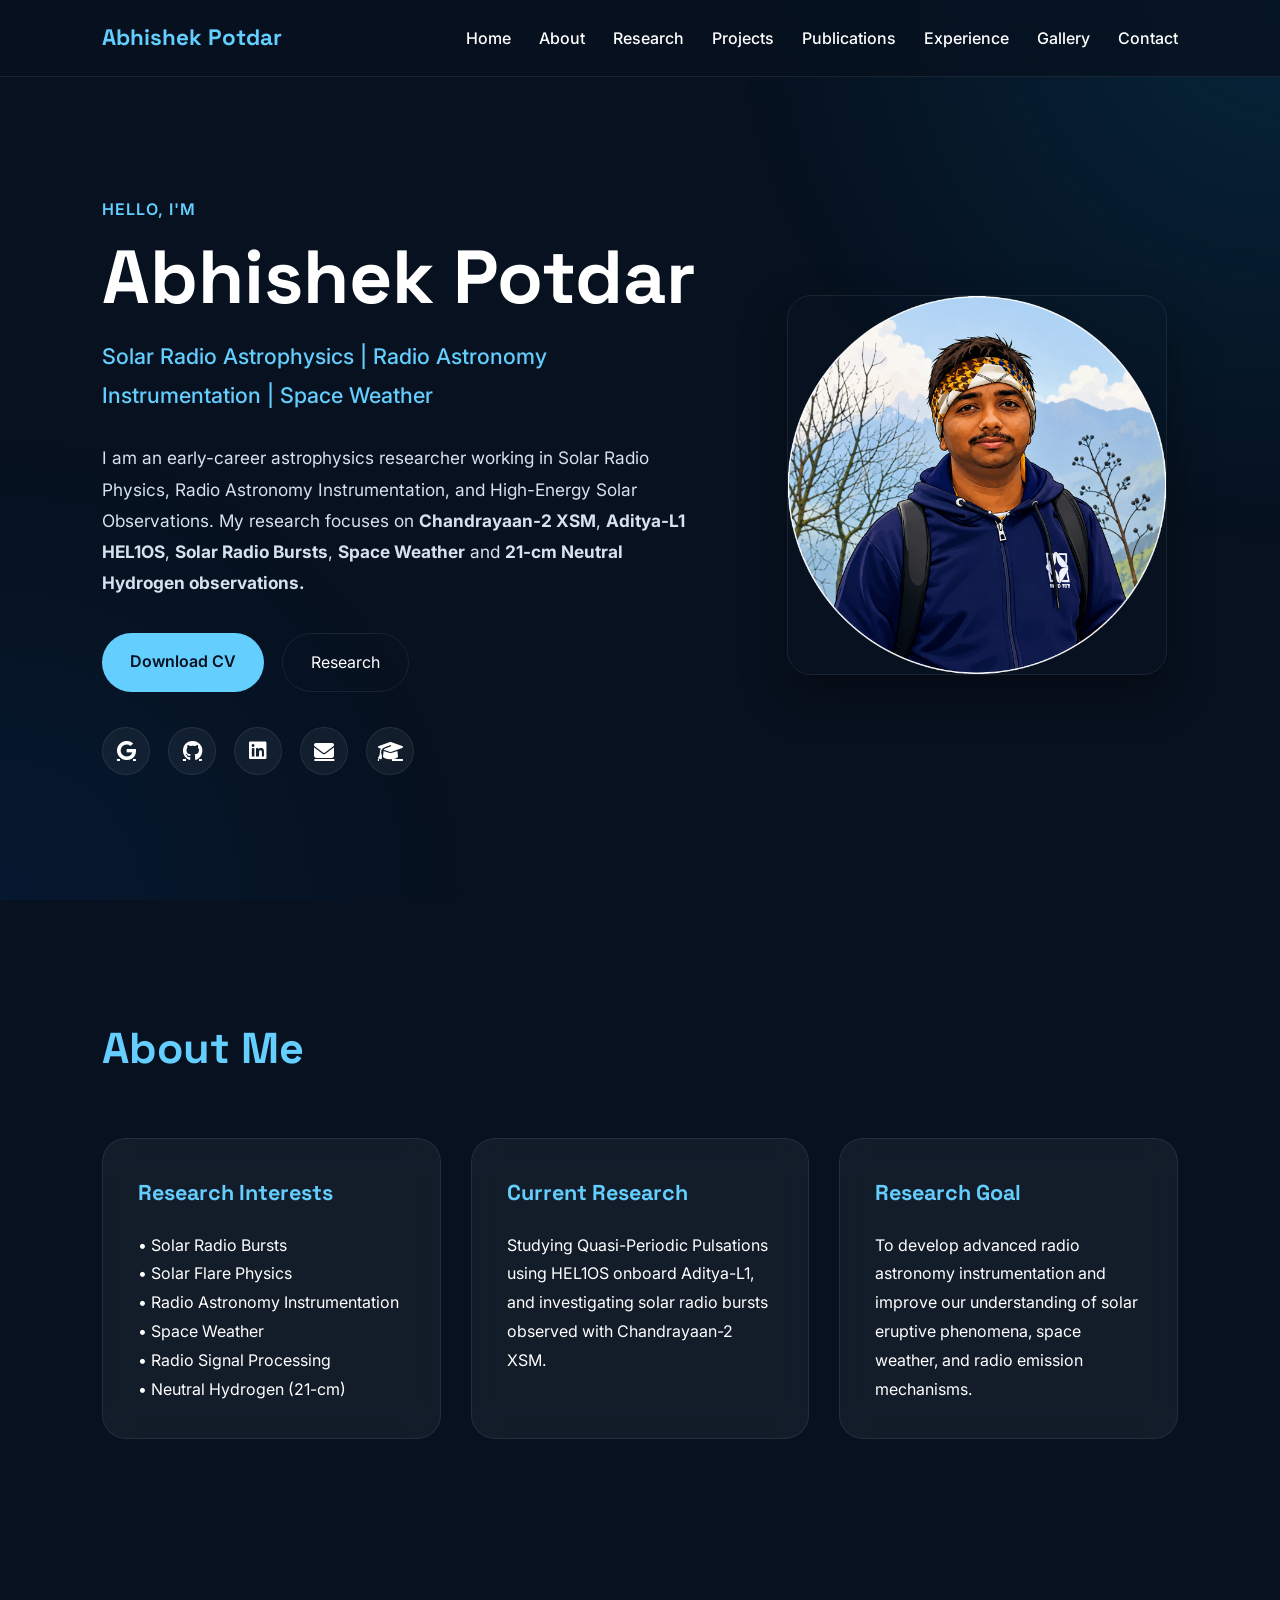
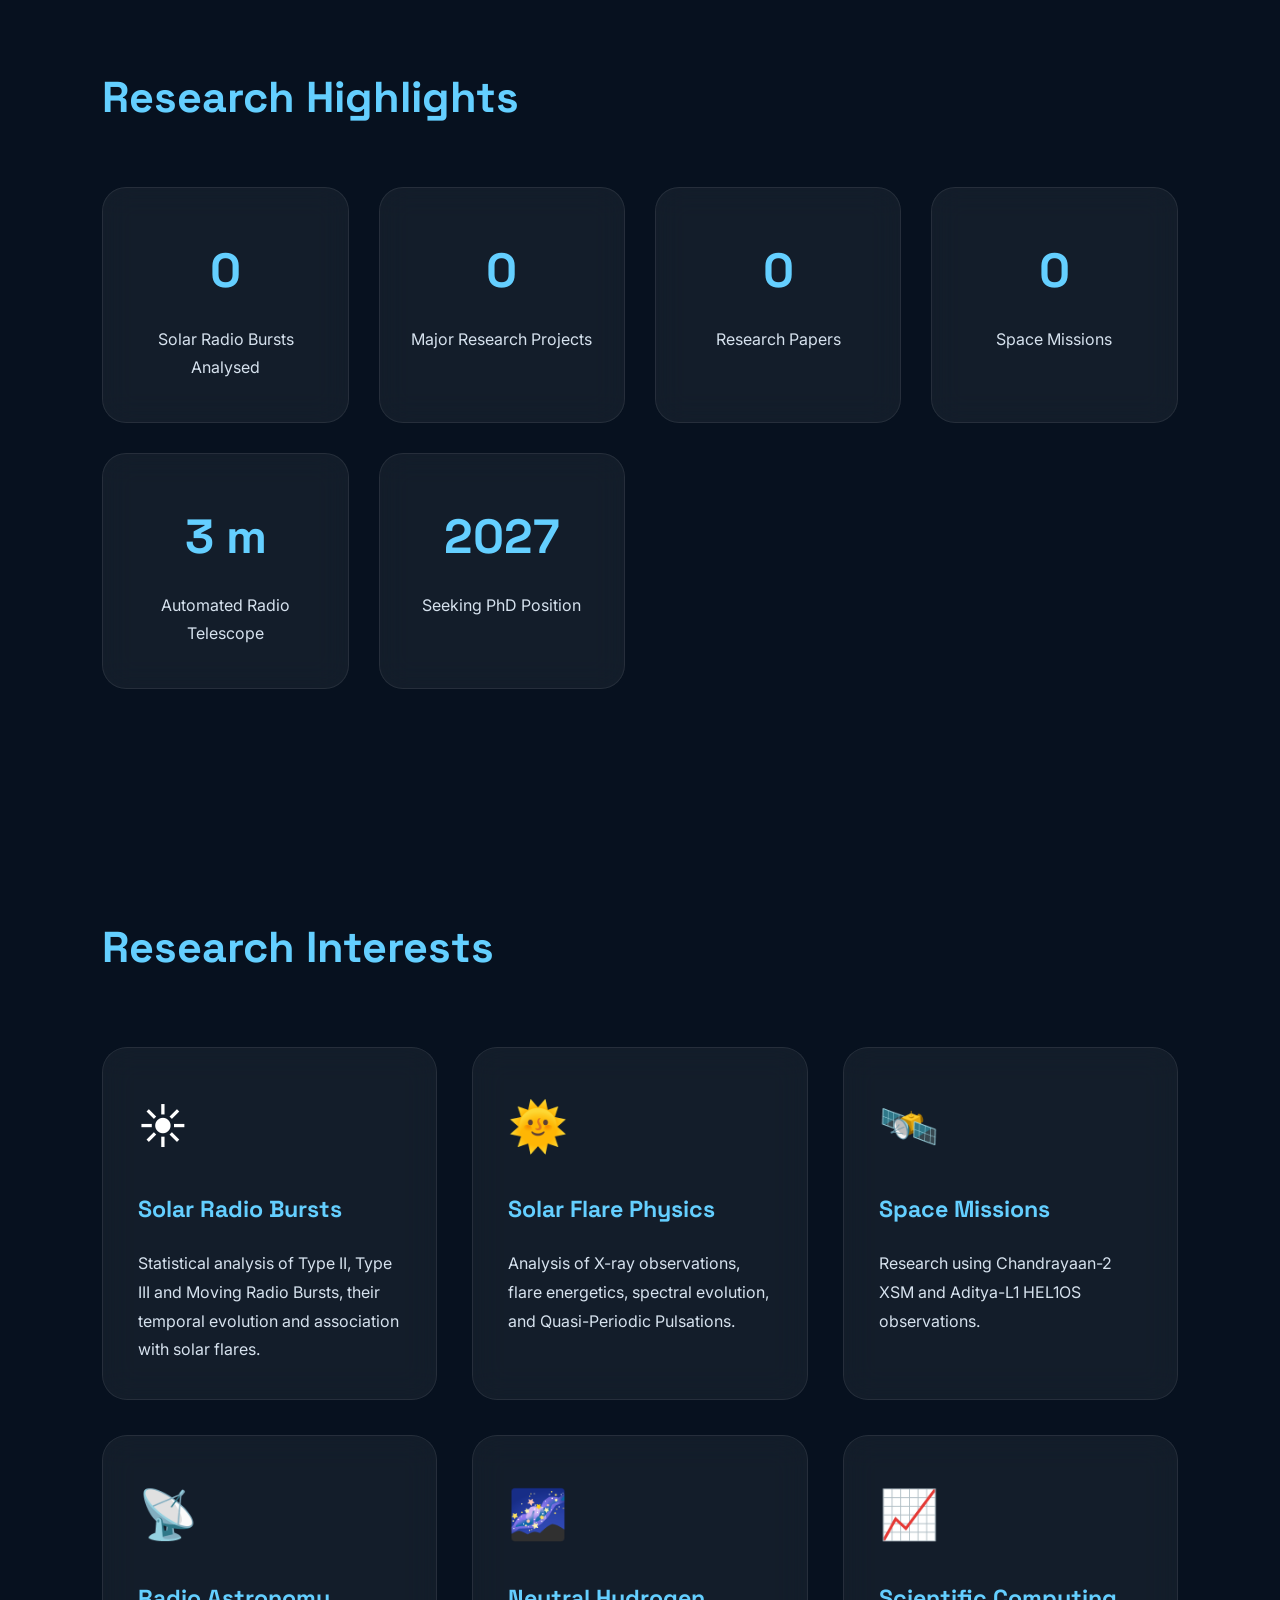
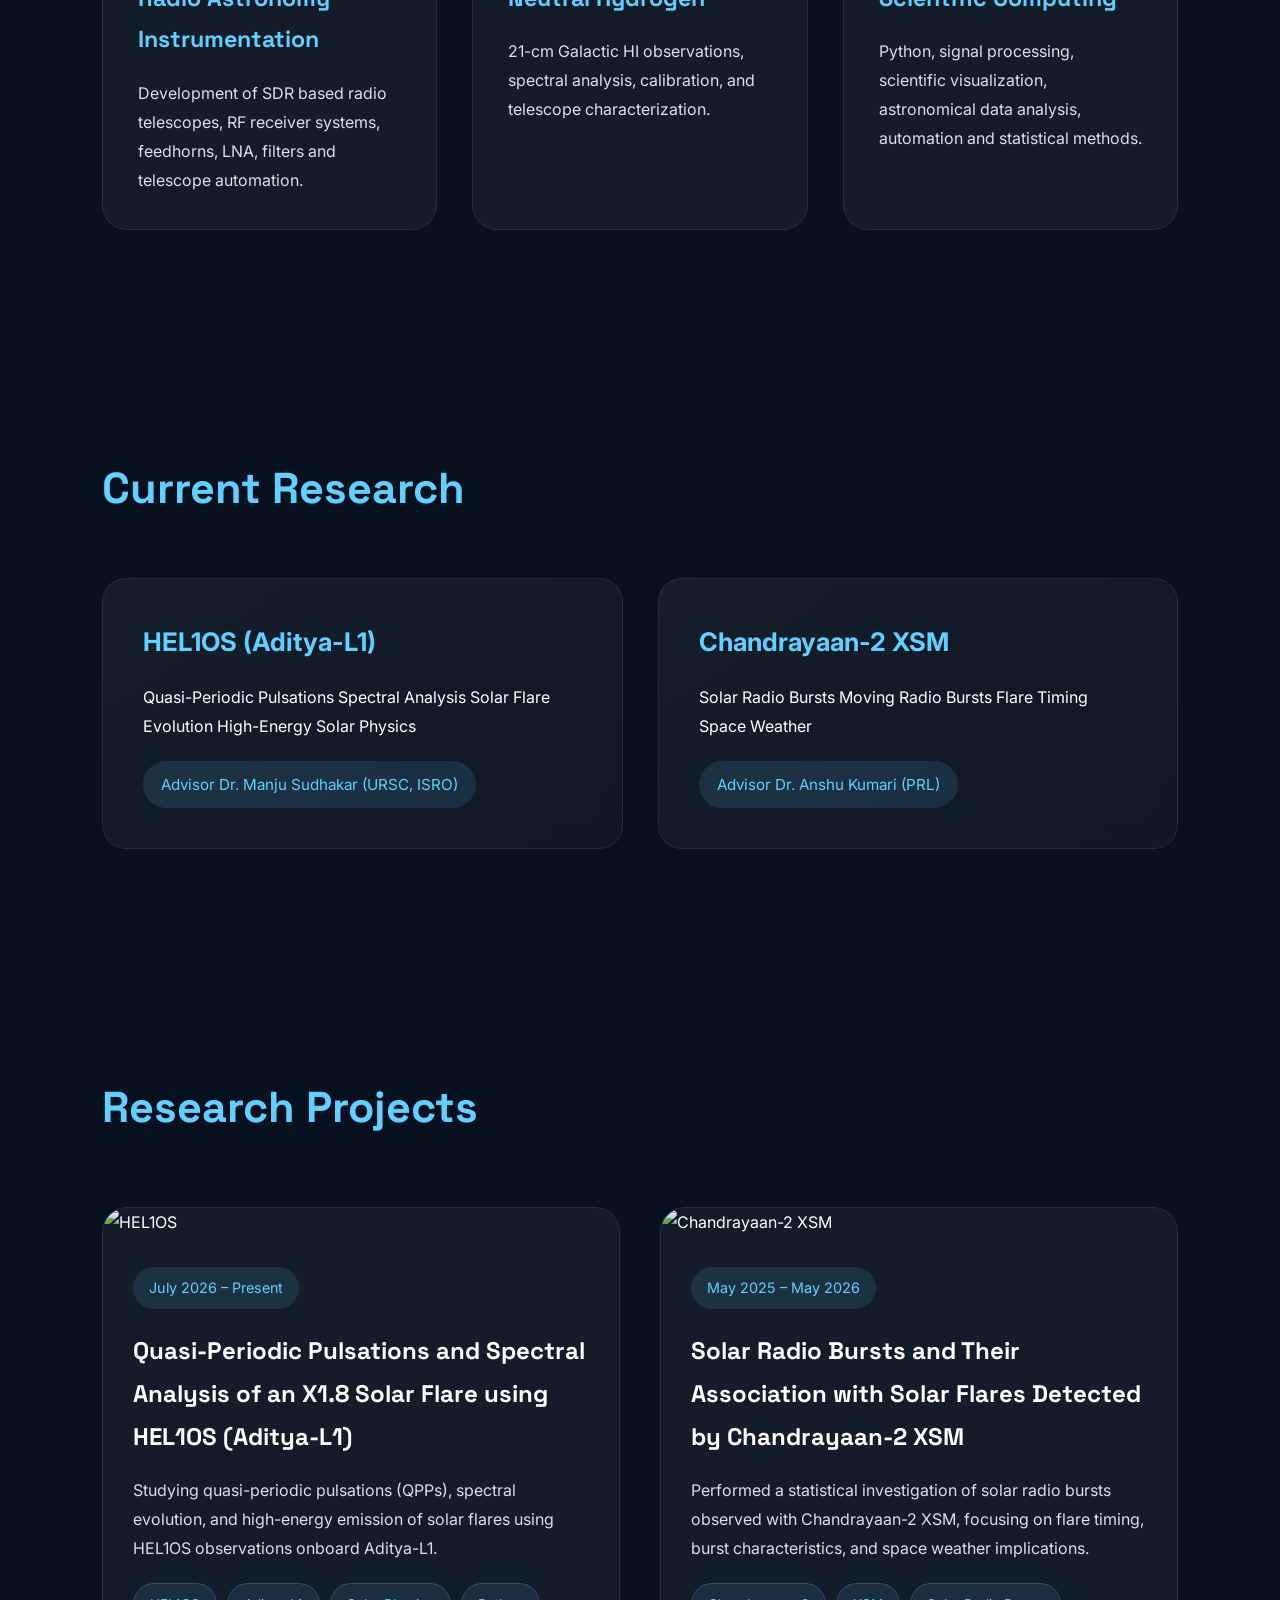
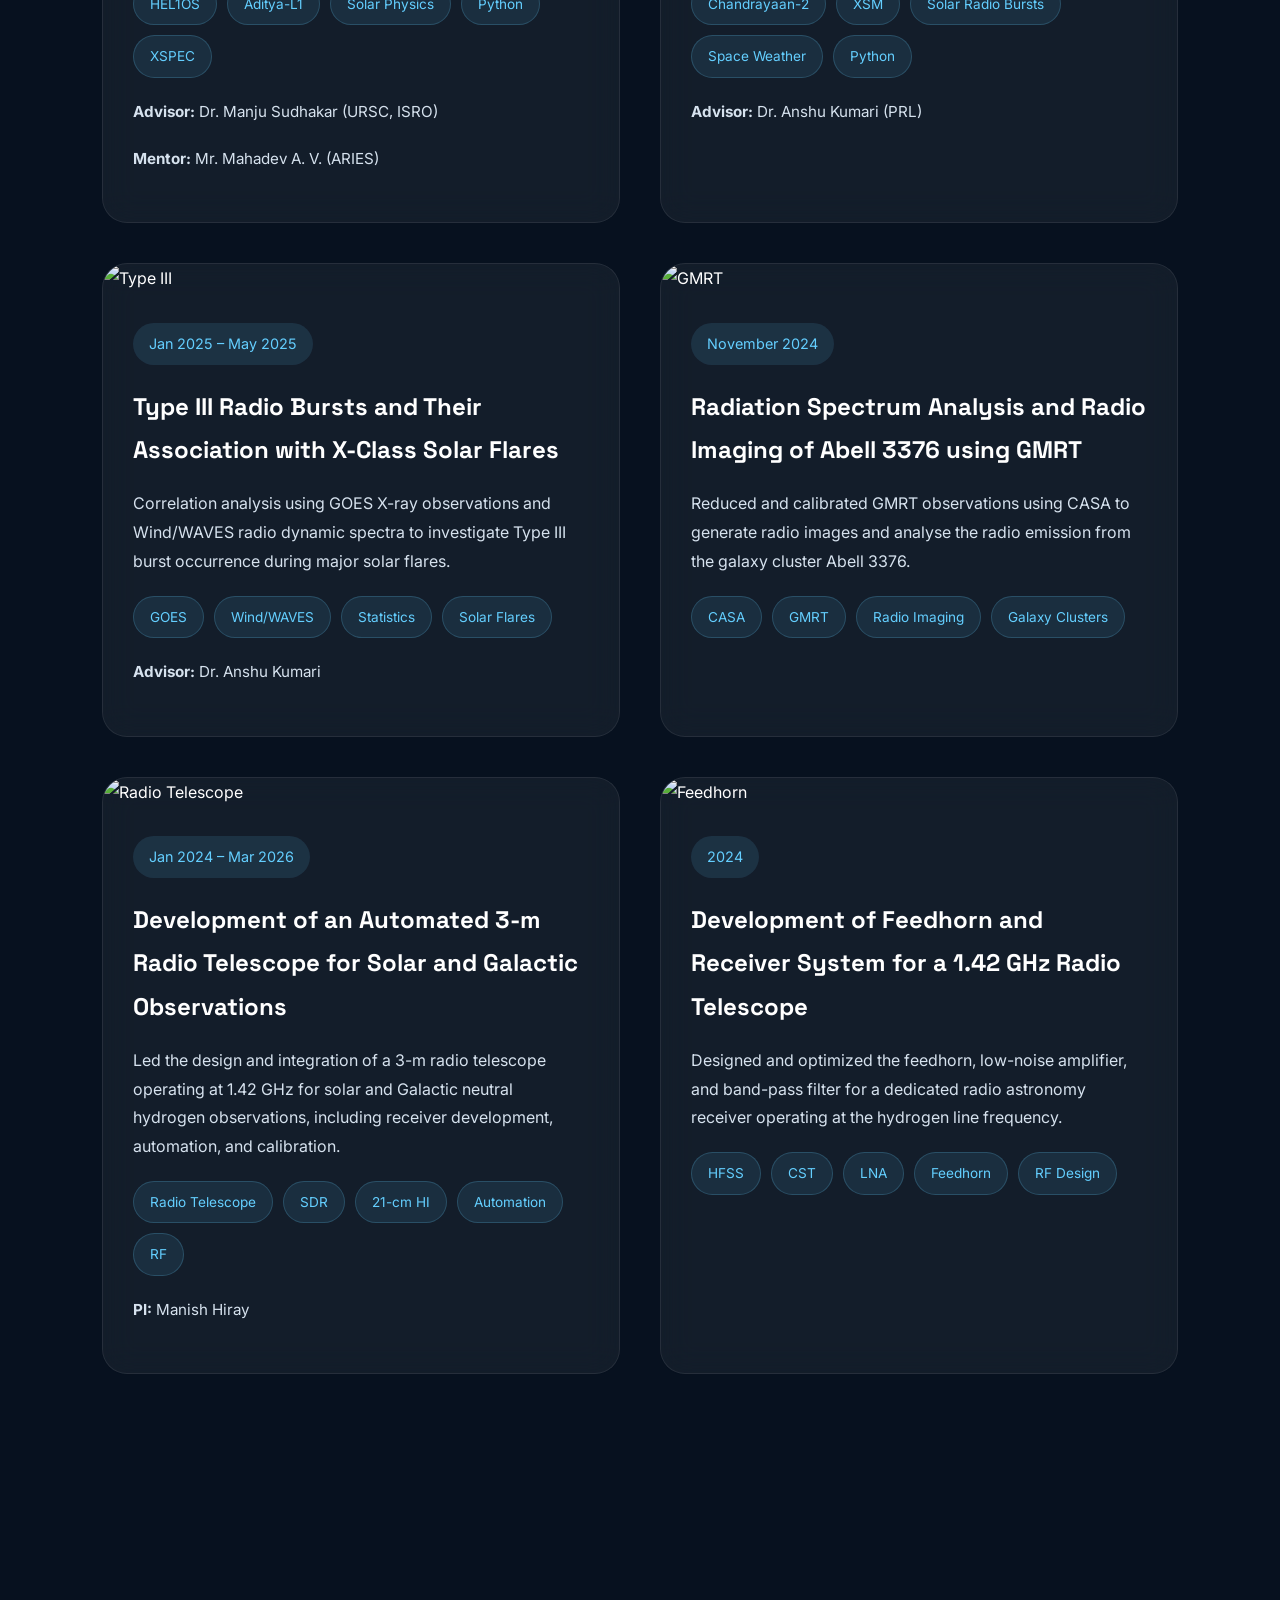
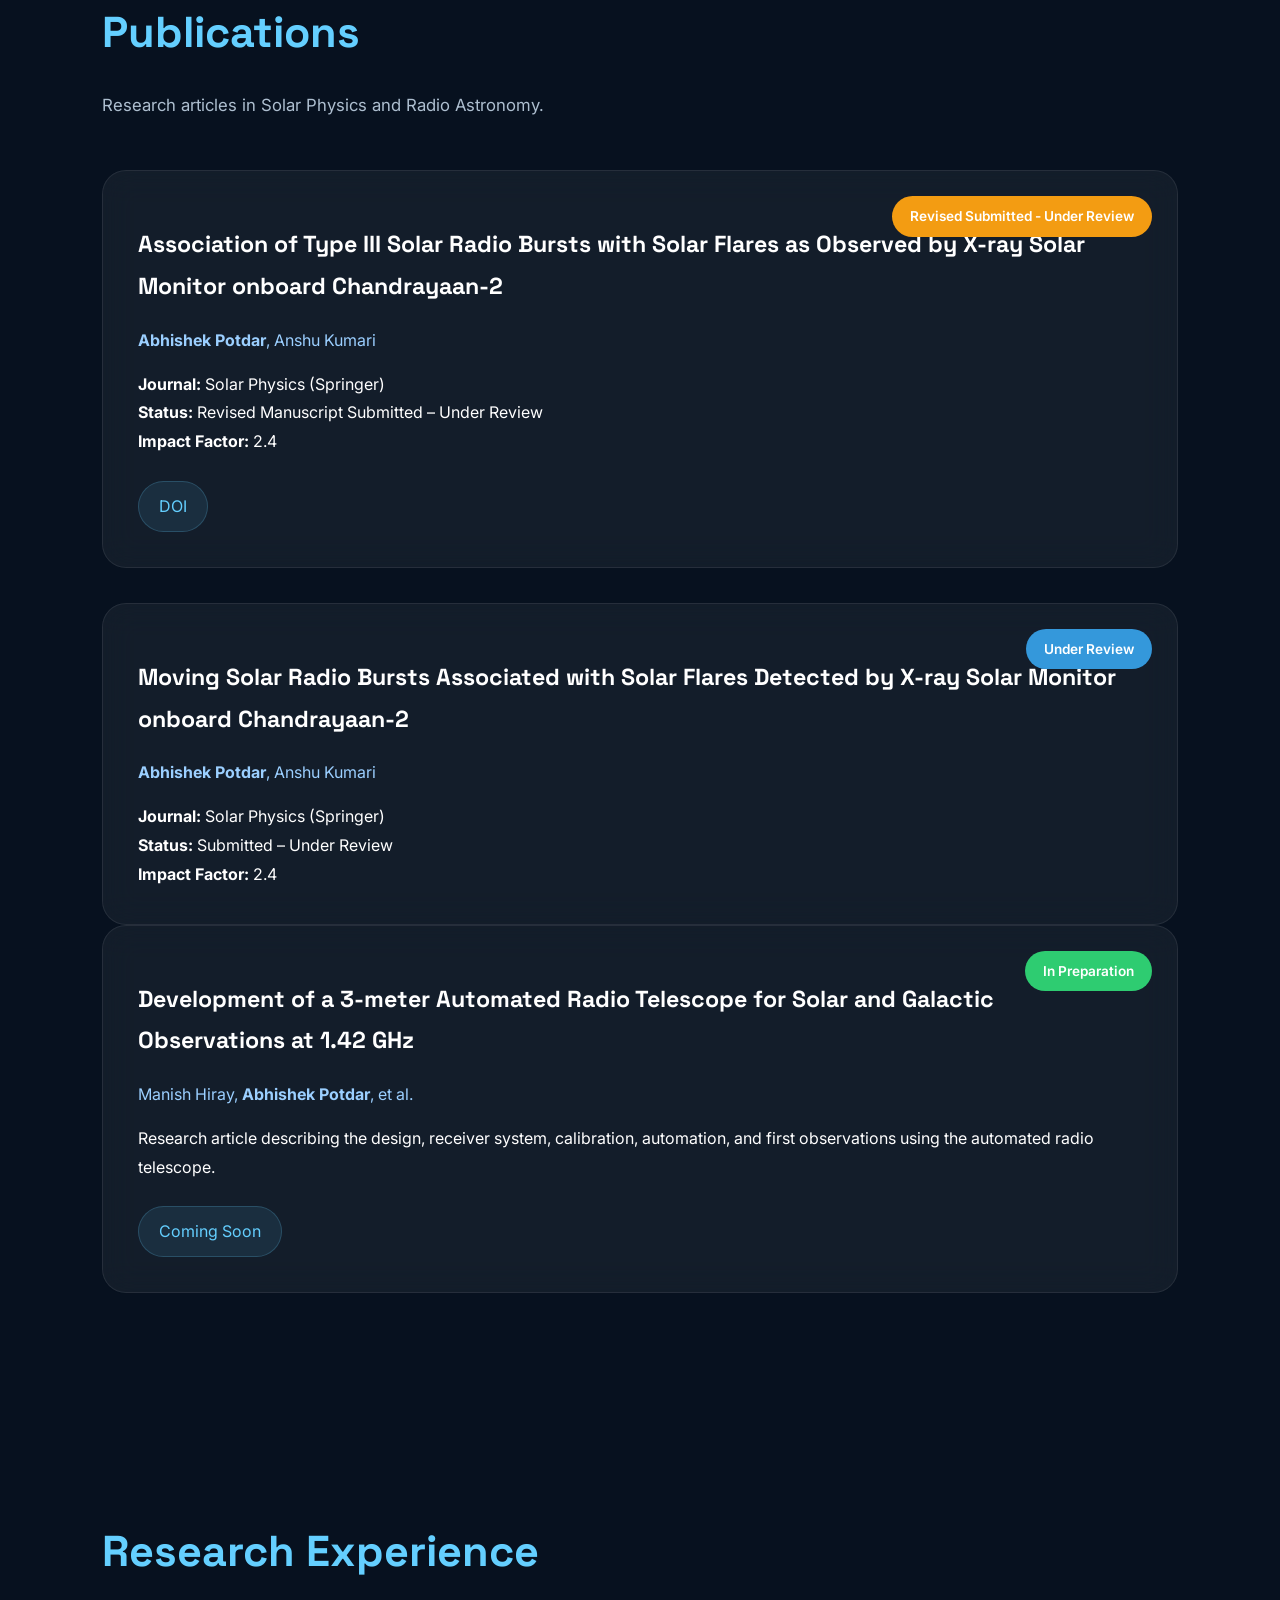
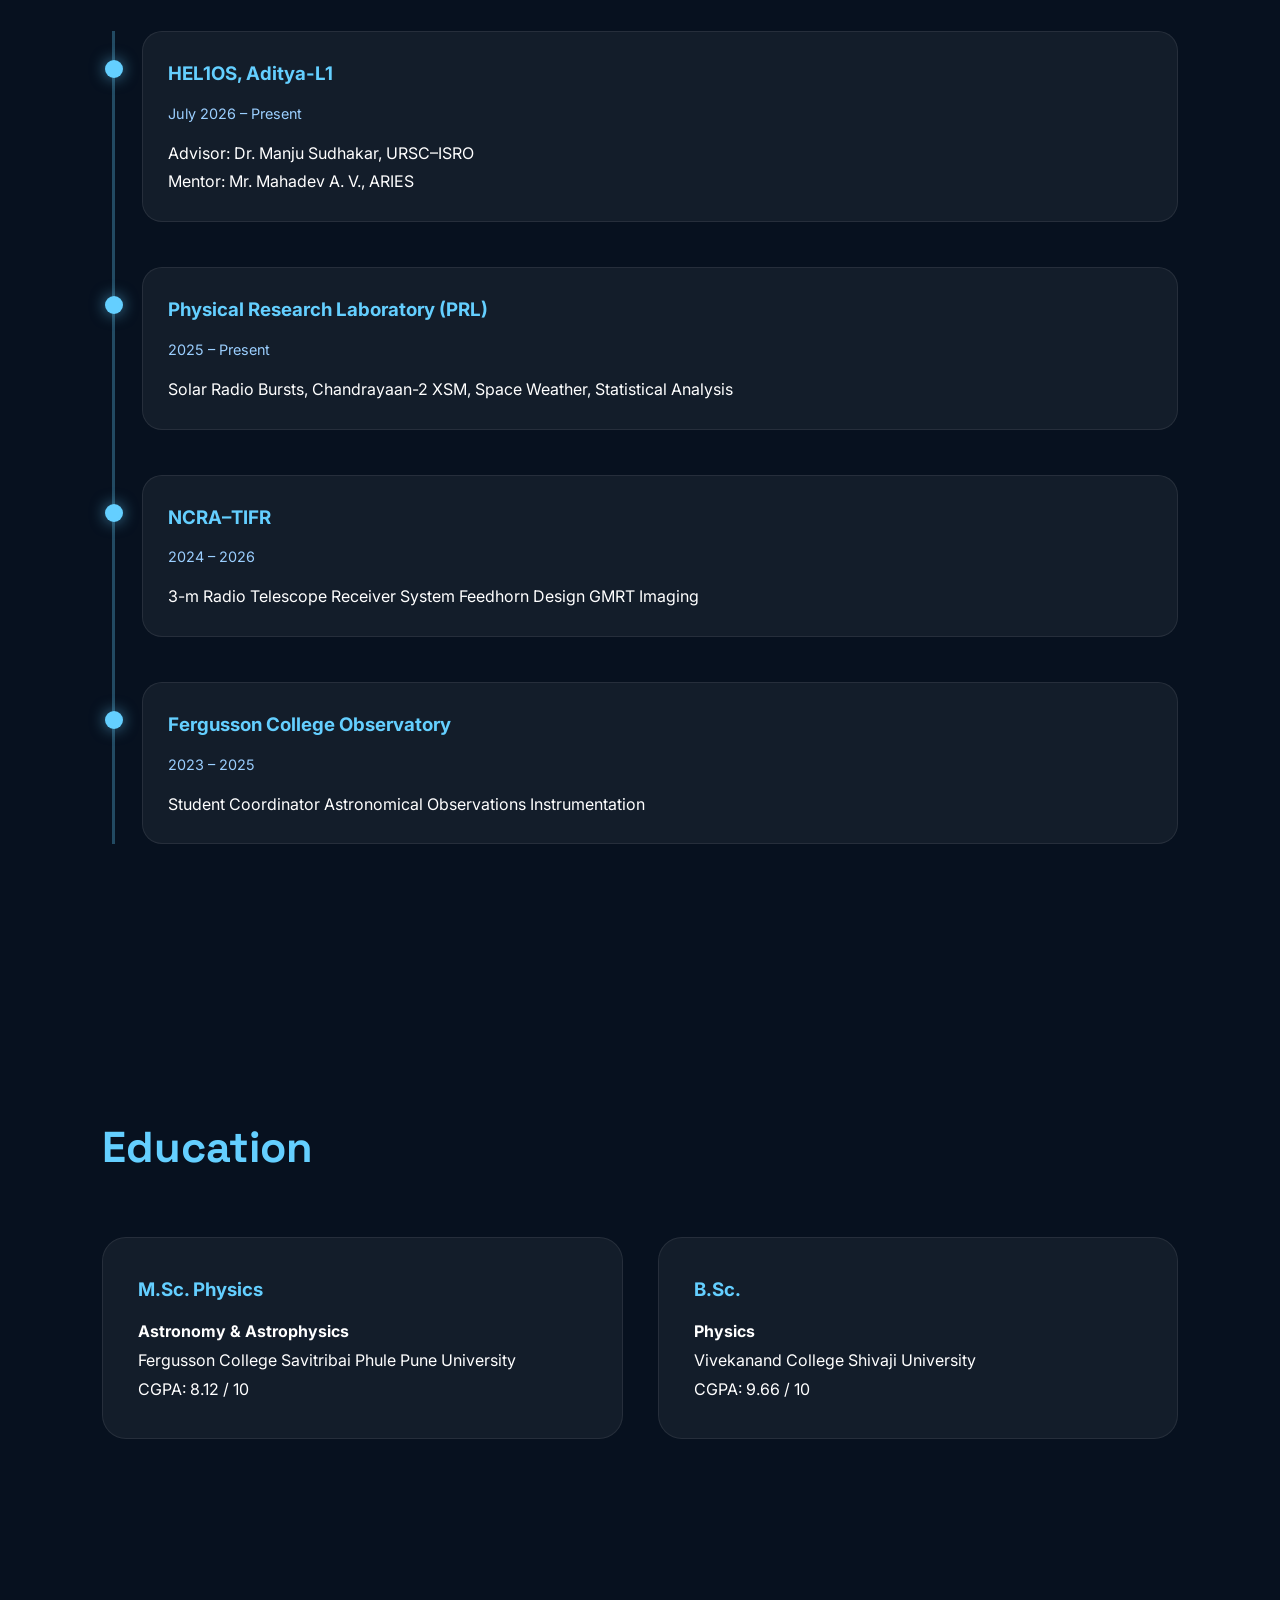
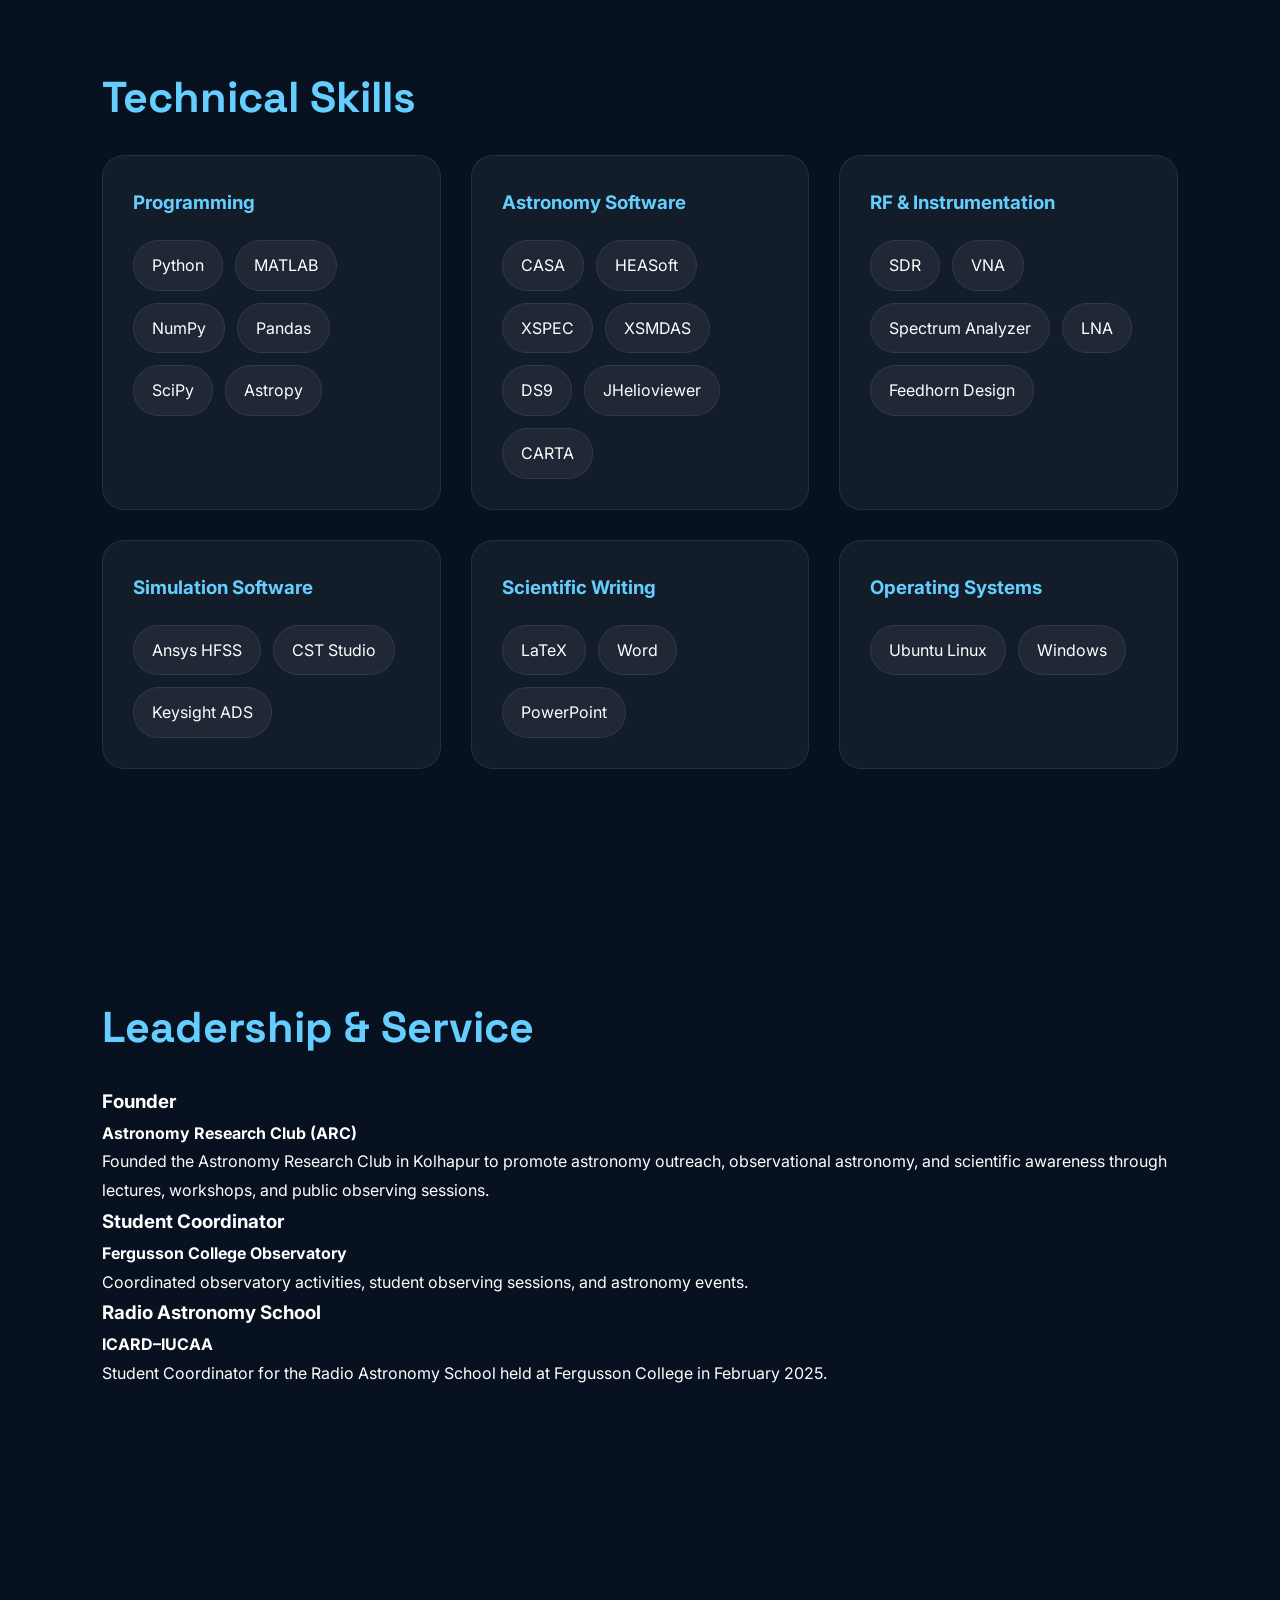
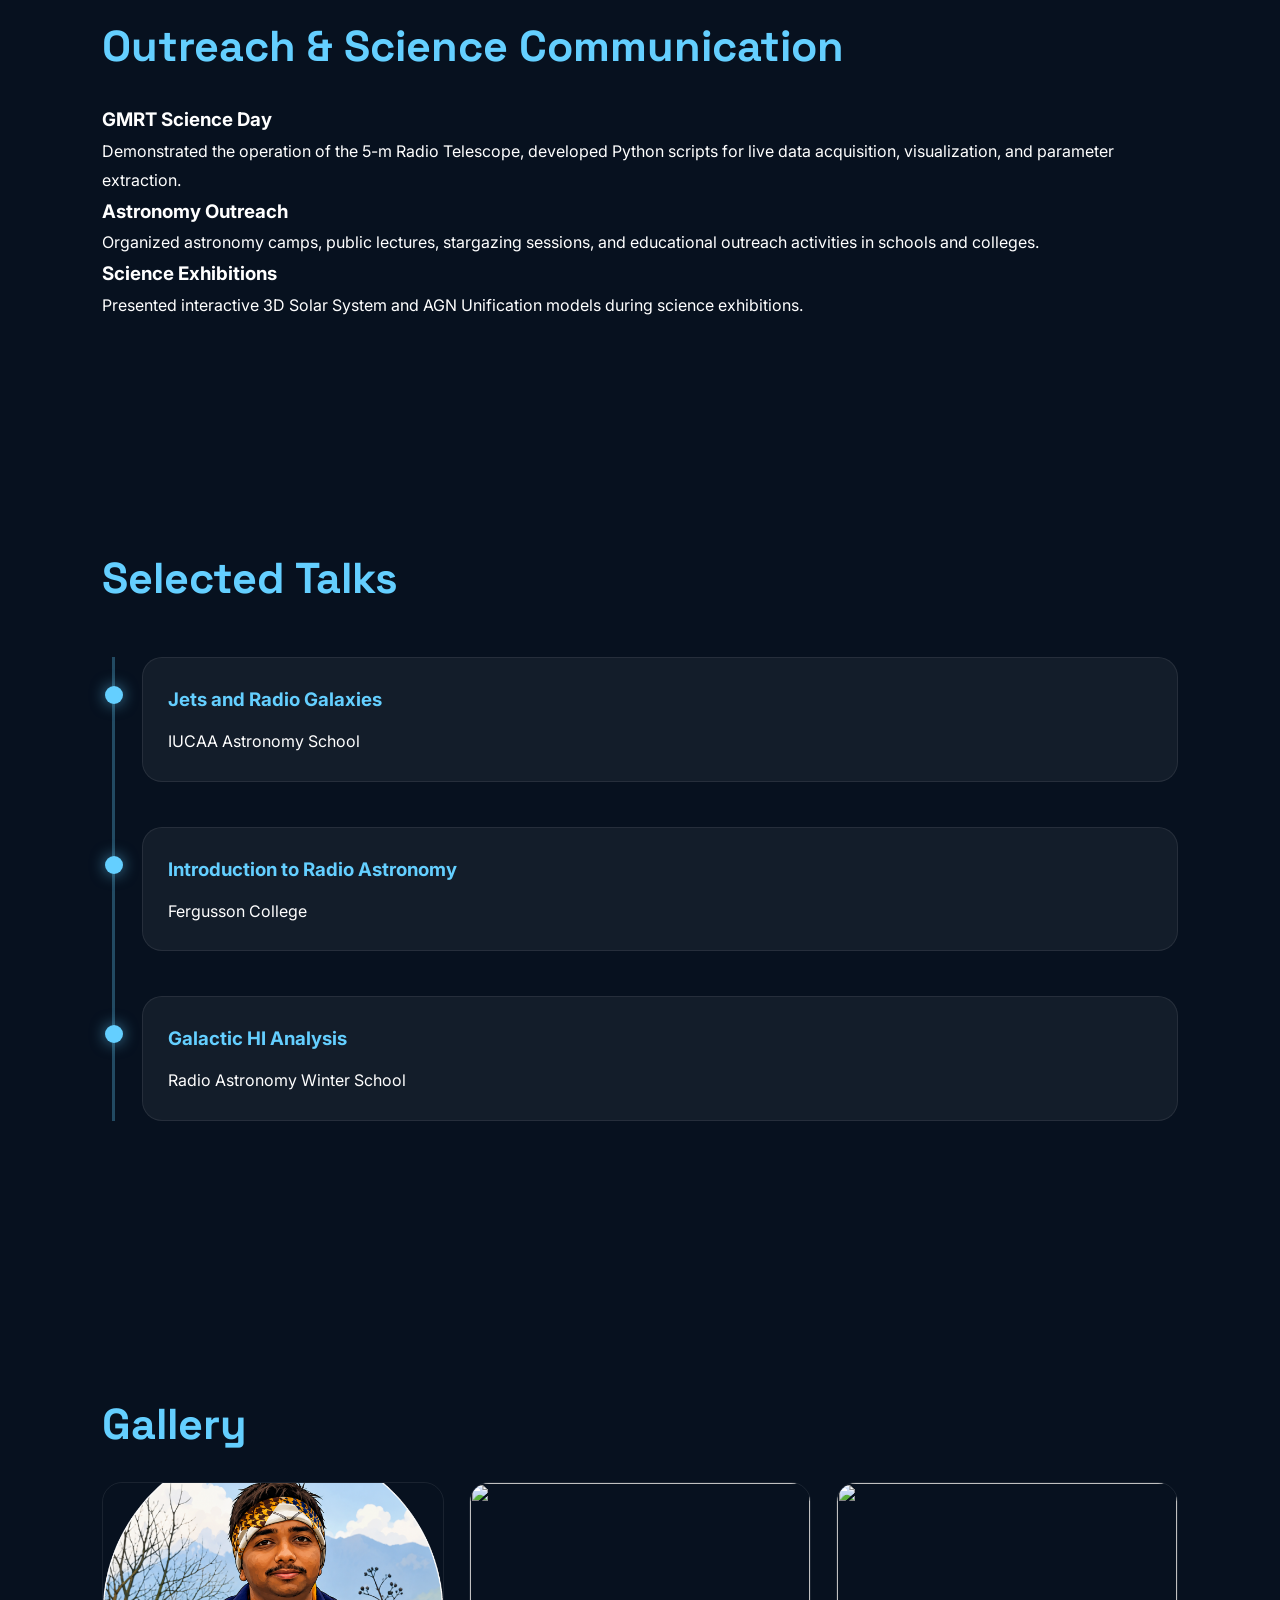
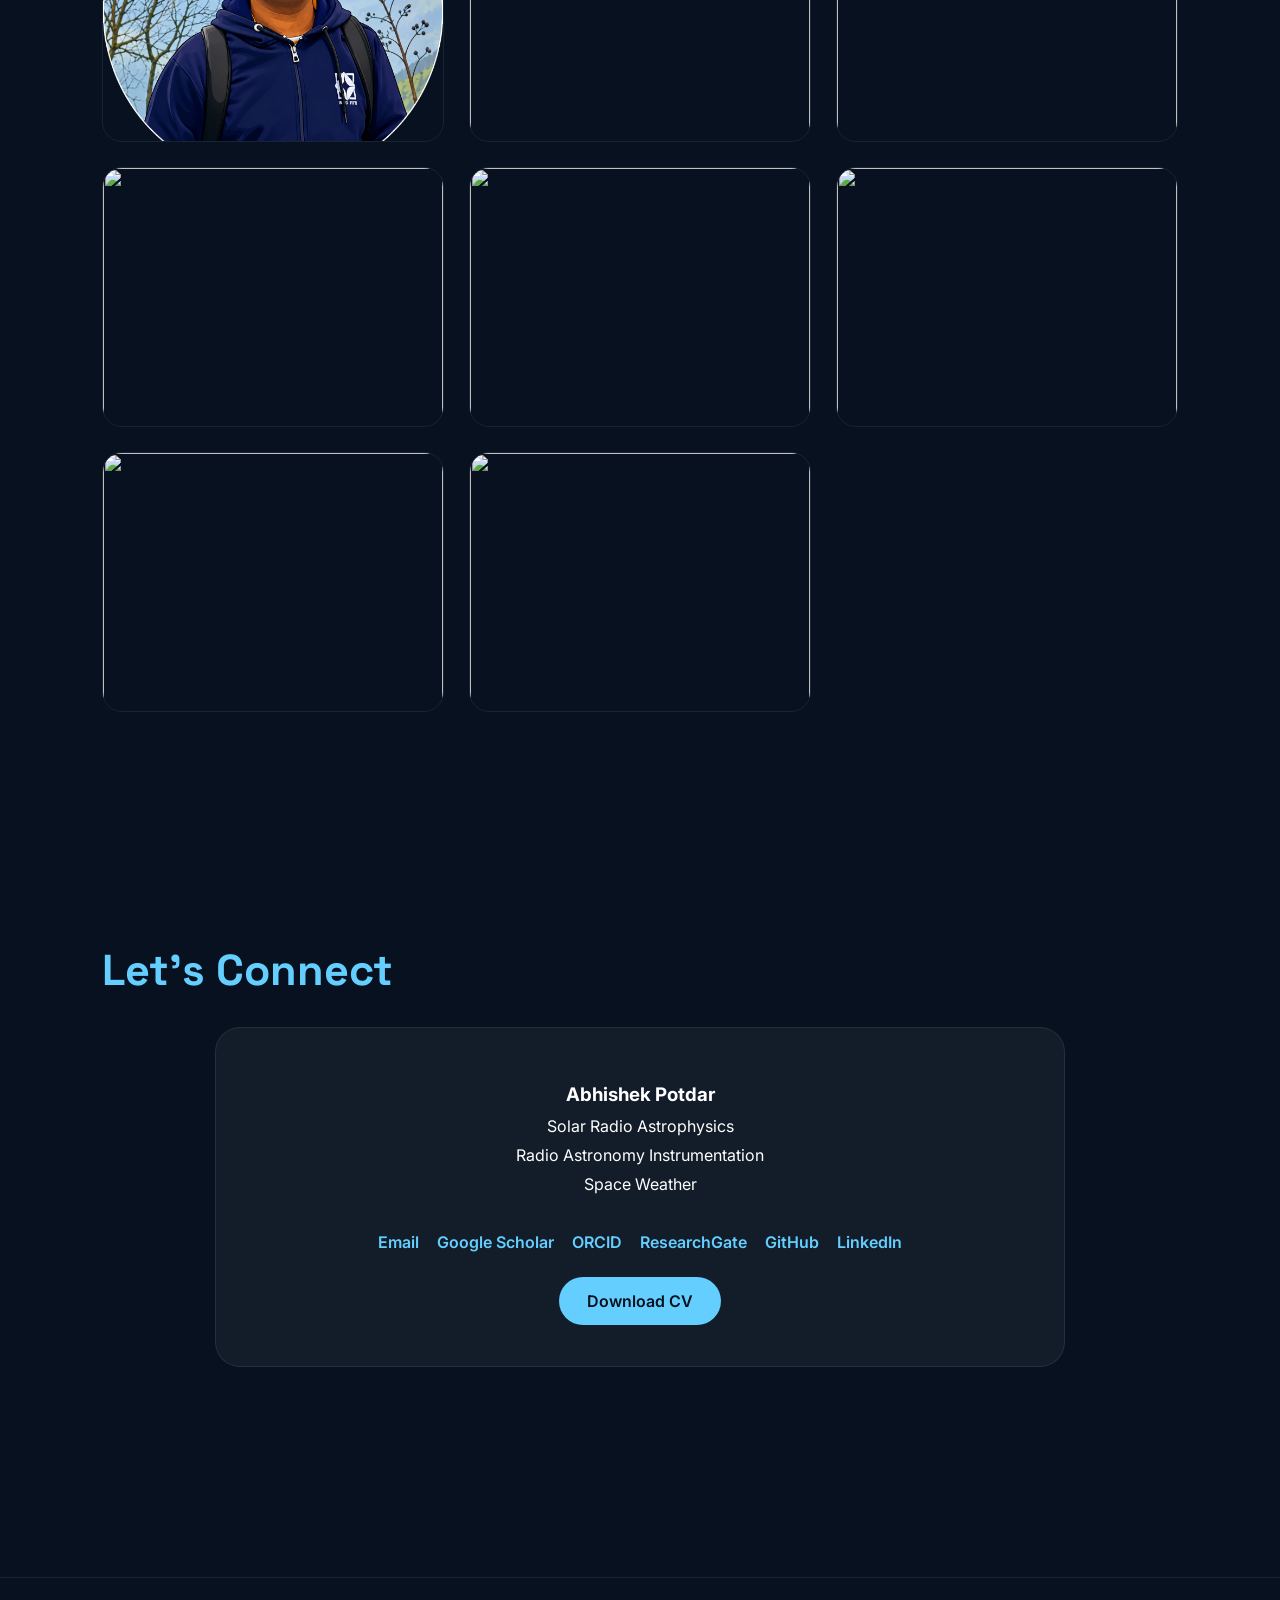
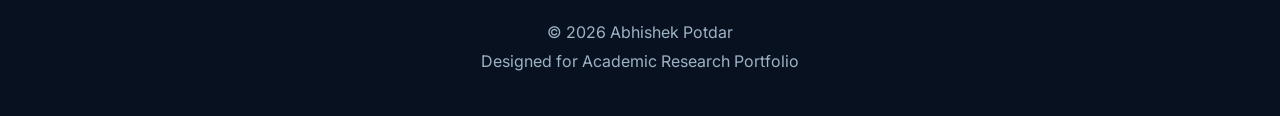
==== commit 33d455f9: "Update index.html" ====
--- a/index.html
+++ b/index.html
@@ -929,9 +929,6 @@
                     DOI
                 </a>
 
-                <a href="#">
-                    Manuscript
-                </a>
             </div>
 
         </div>
@@ -961,9 +958,6 @@
 
             <p><b>Impact Factor:</b> 2.4</p>
 
-            <div class="publication-links">
-                <a href="#">Manuscript</a>
-                <a href="#">BibTeX</a>
             </div>
 
         </div>
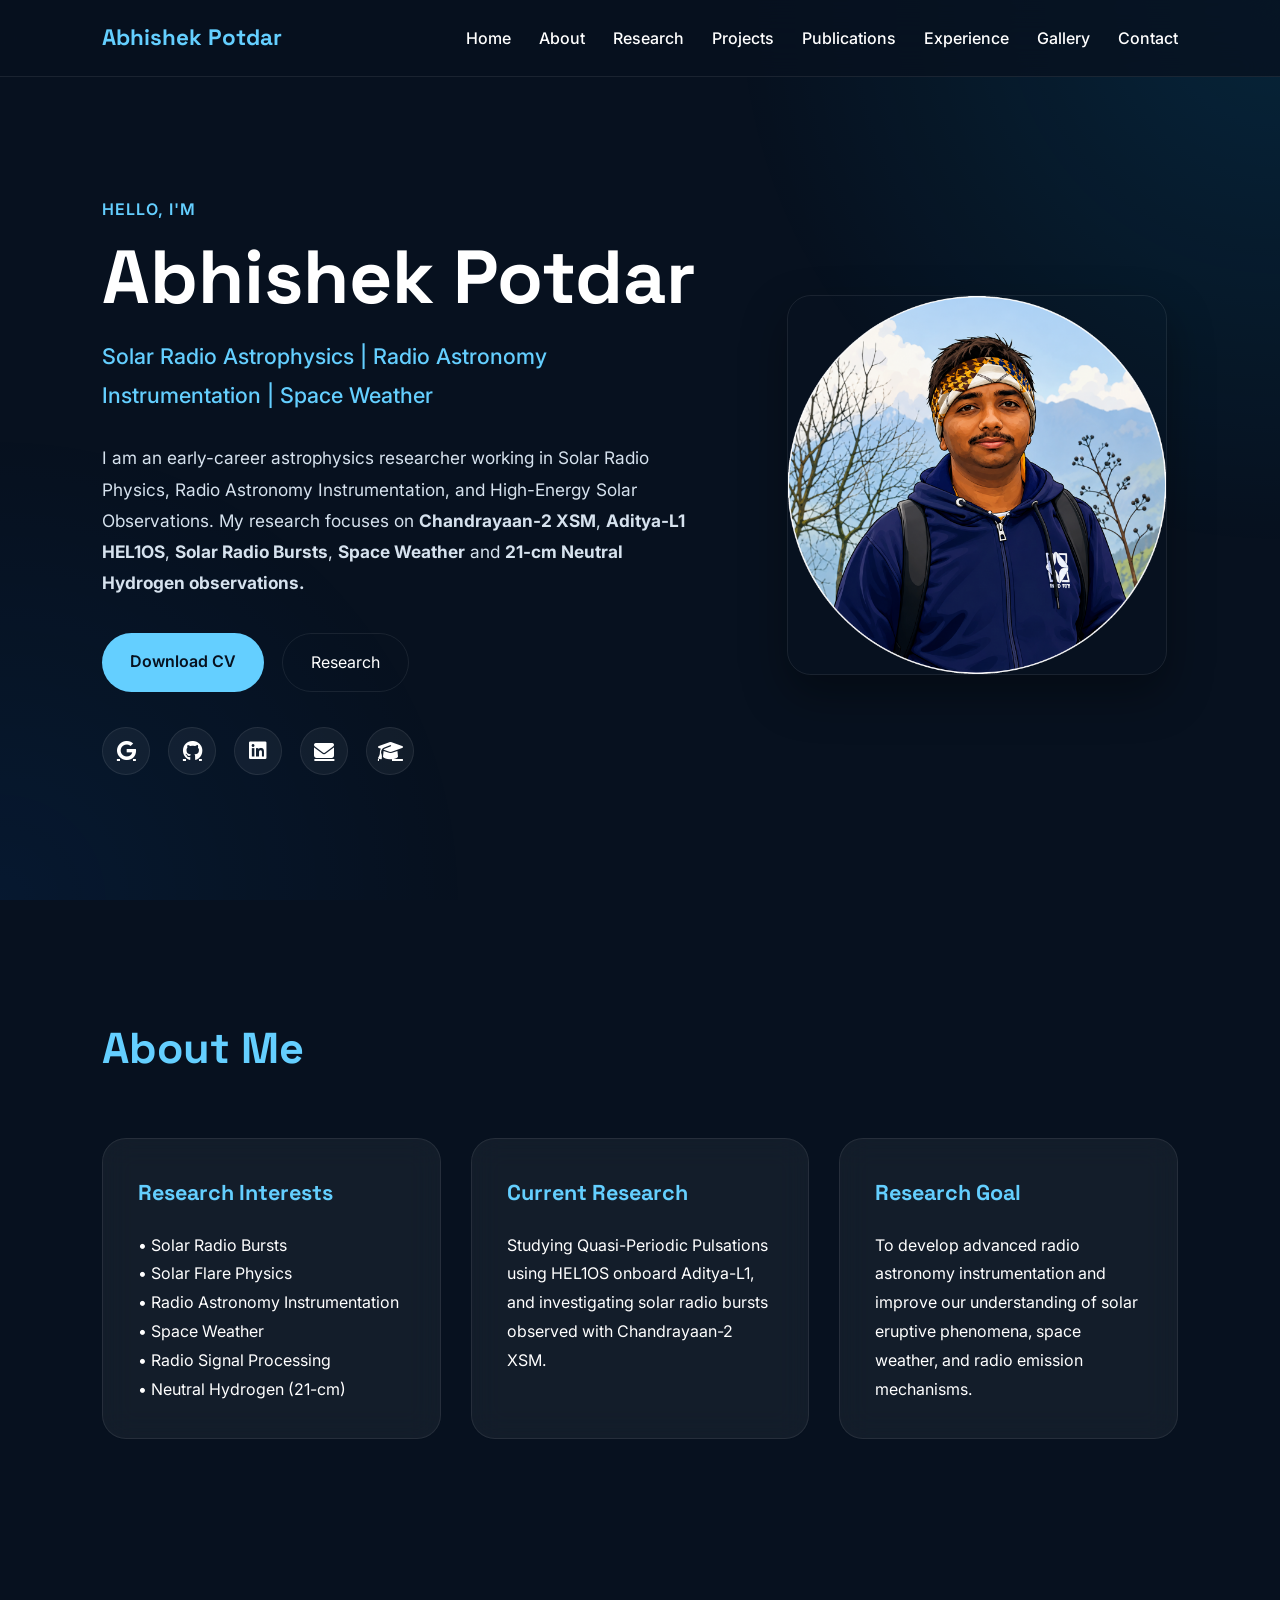
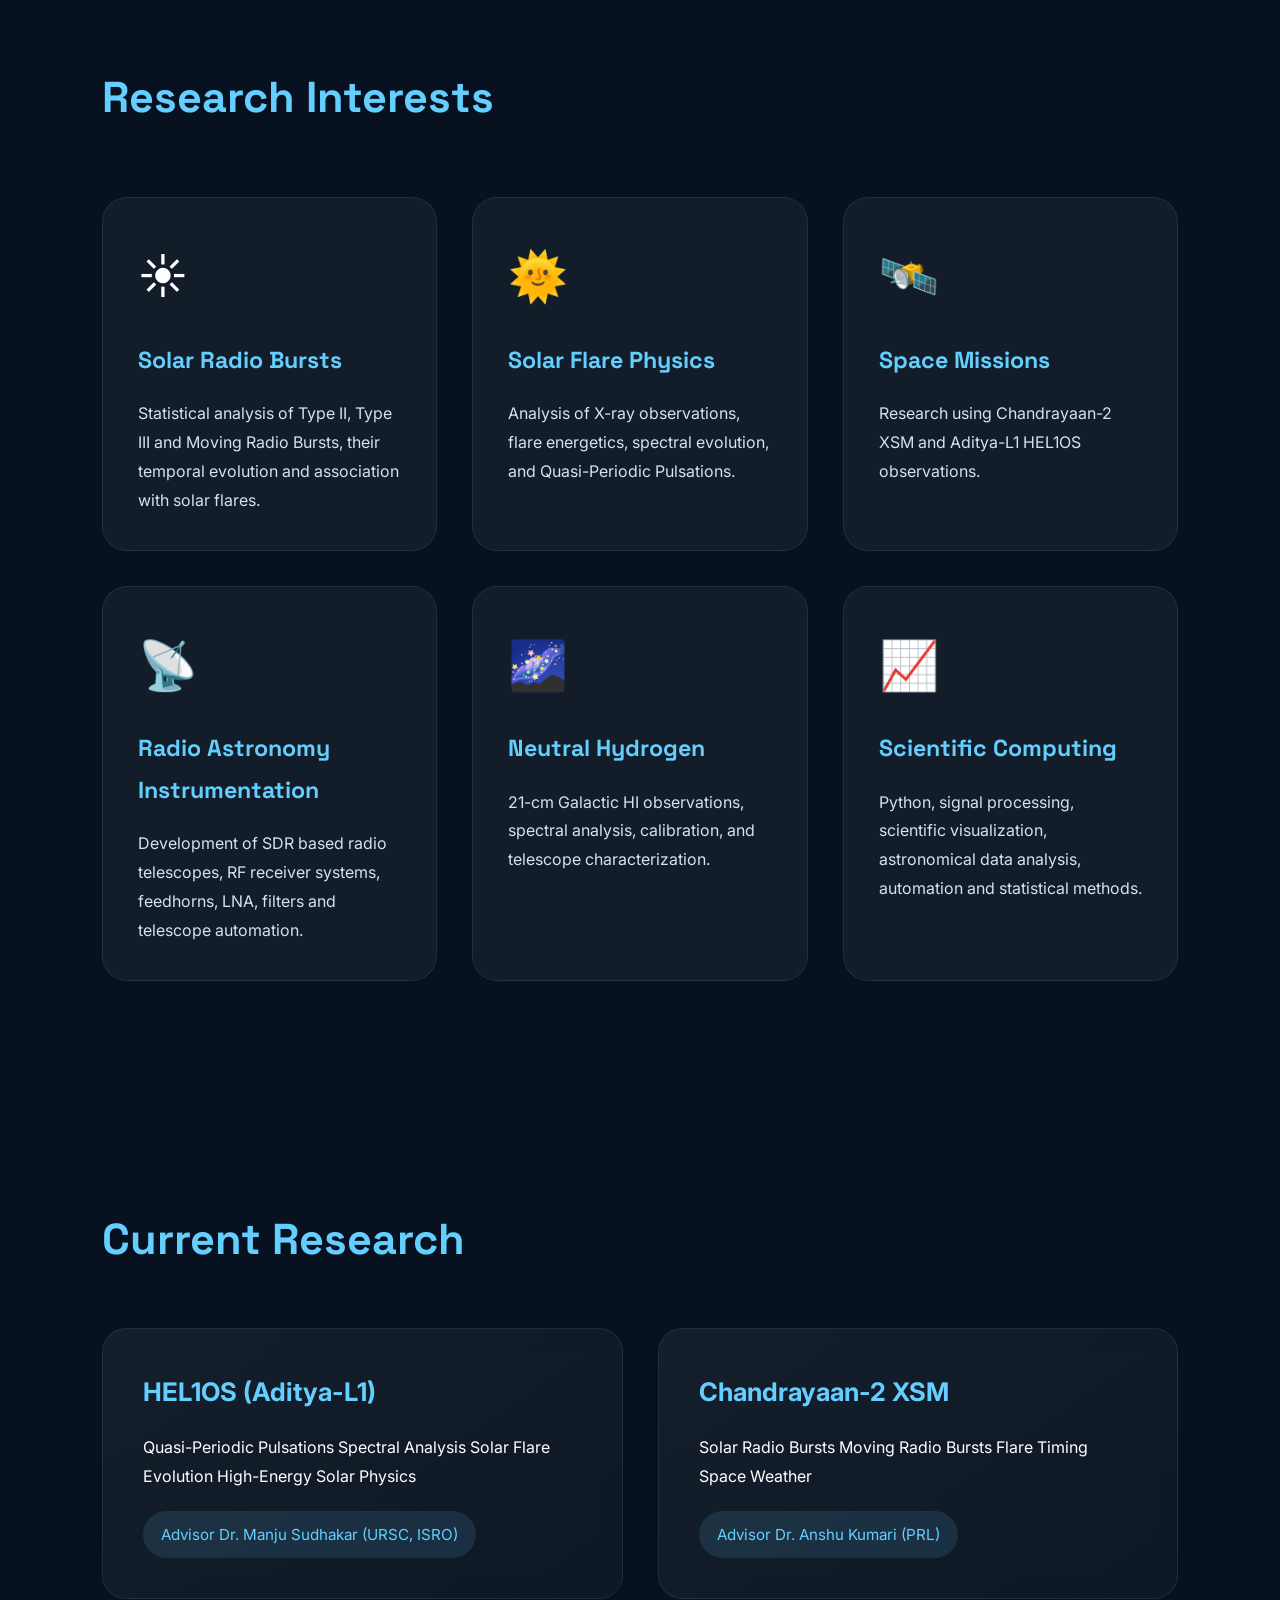
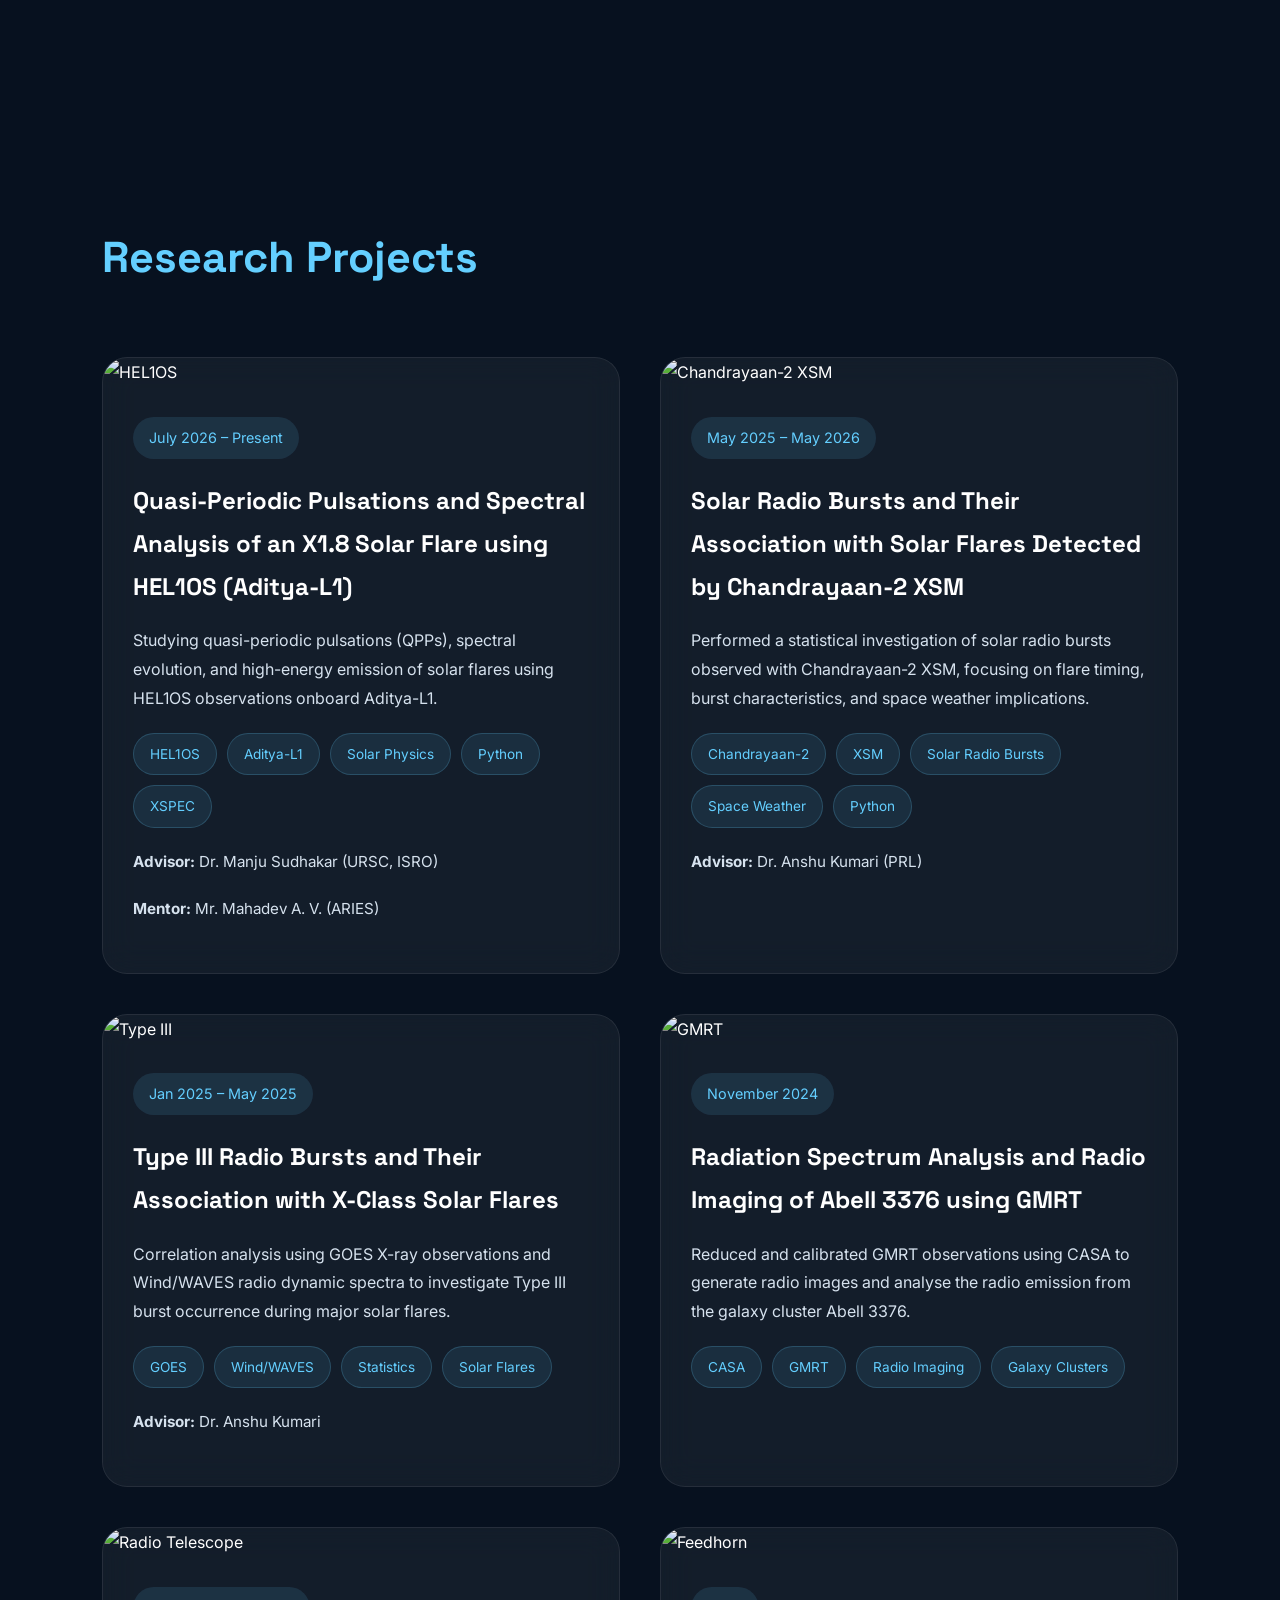
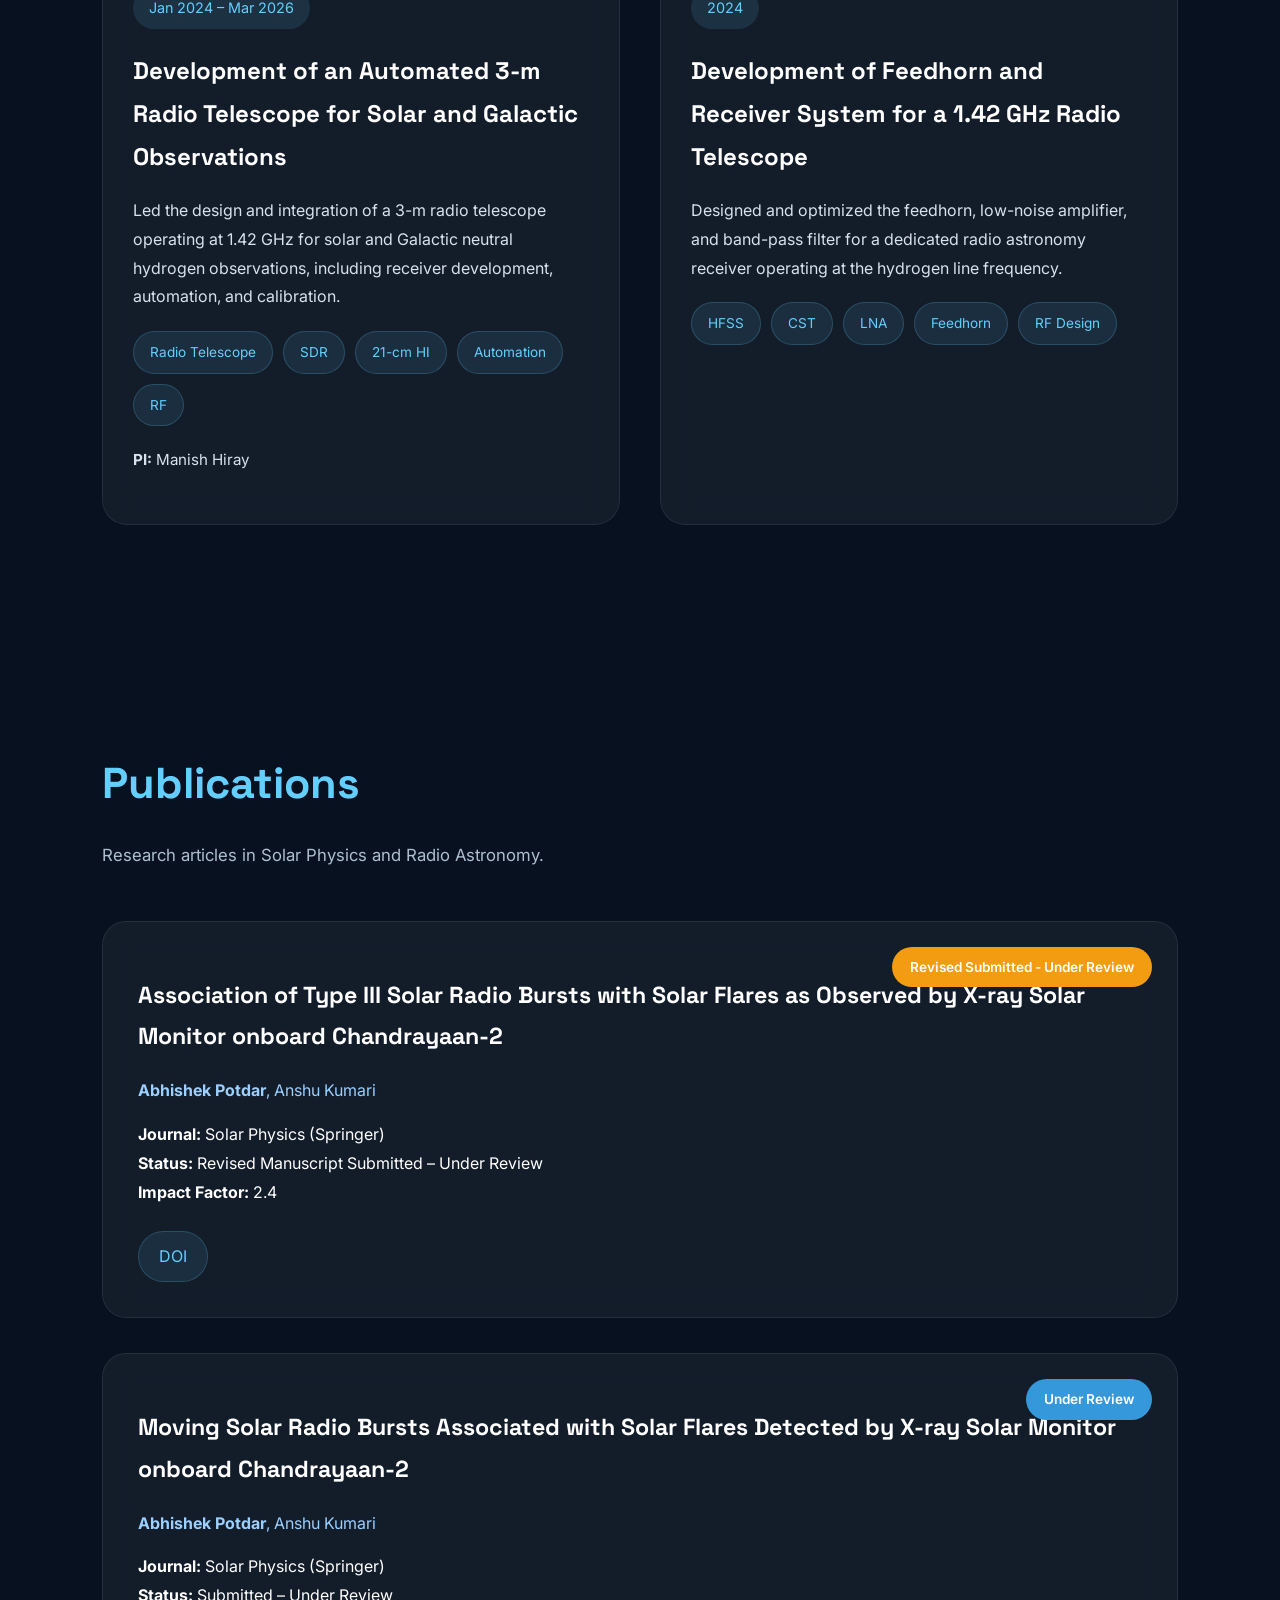
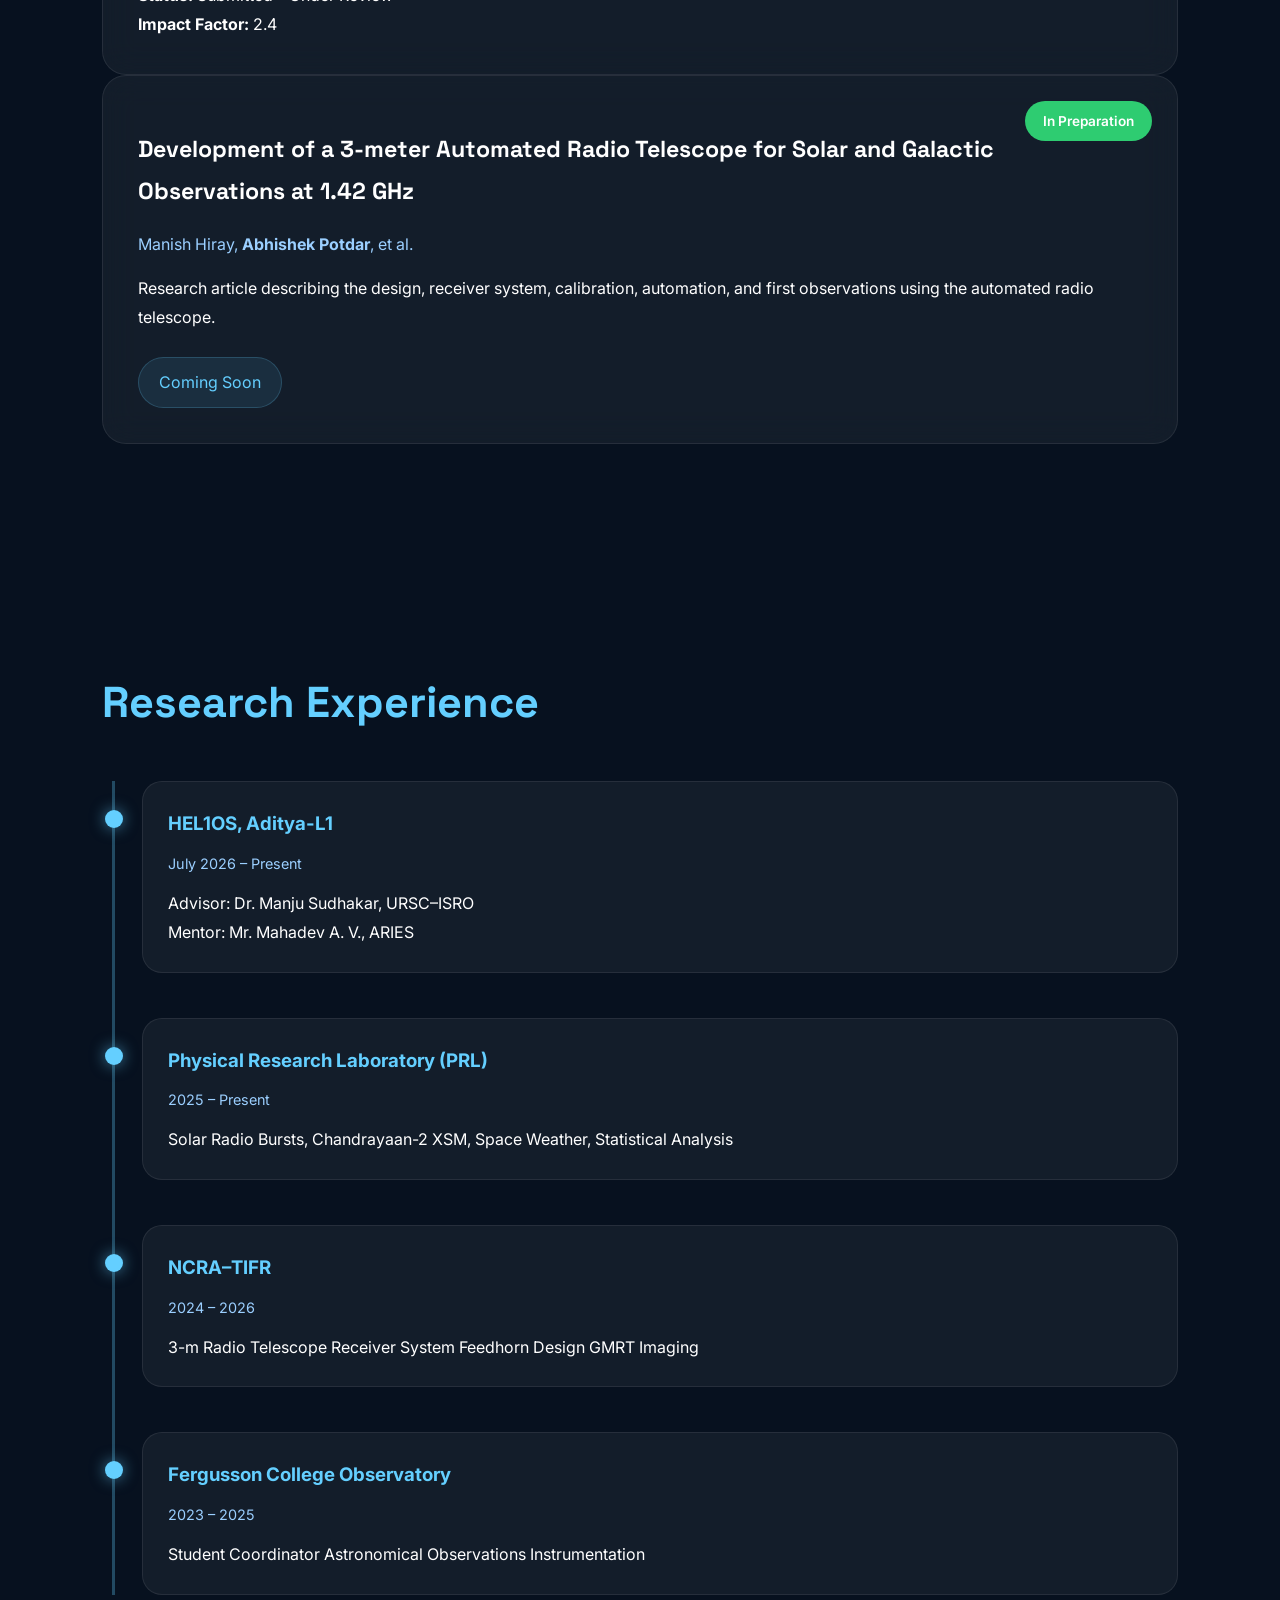
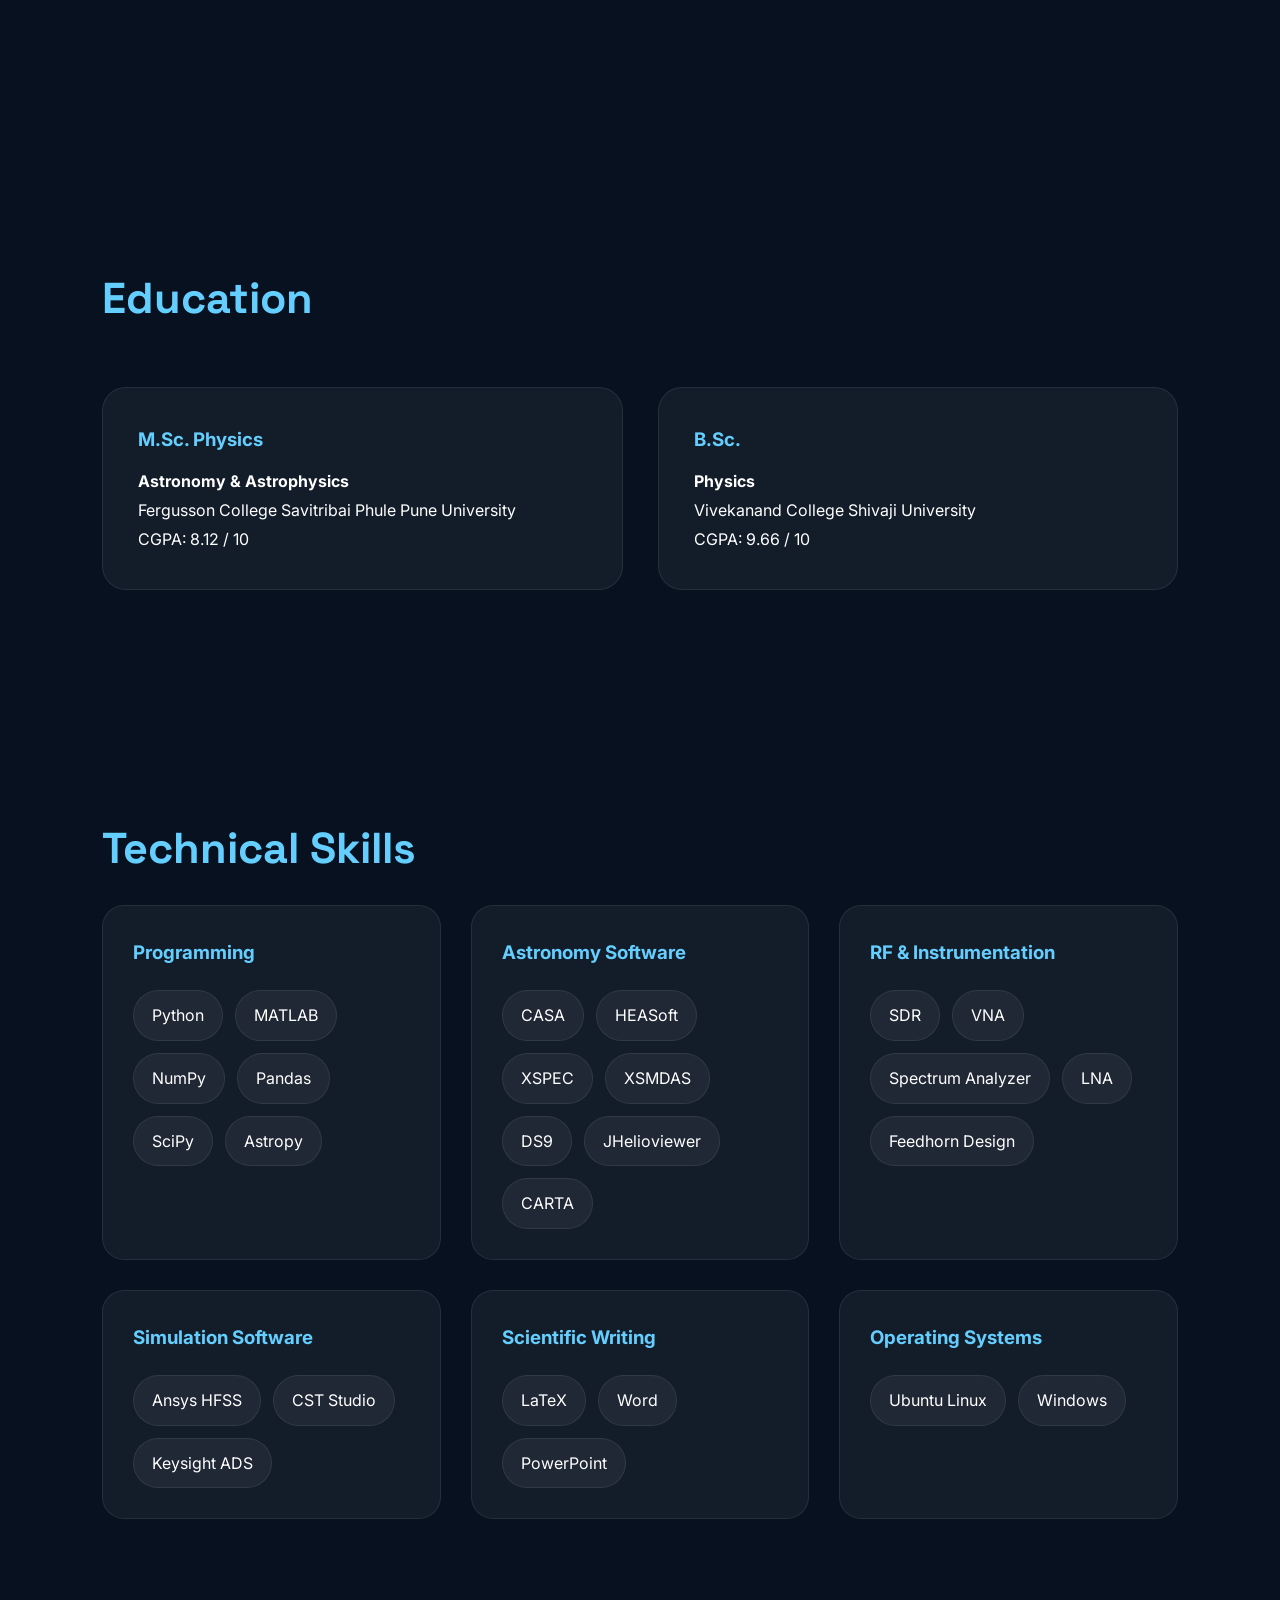
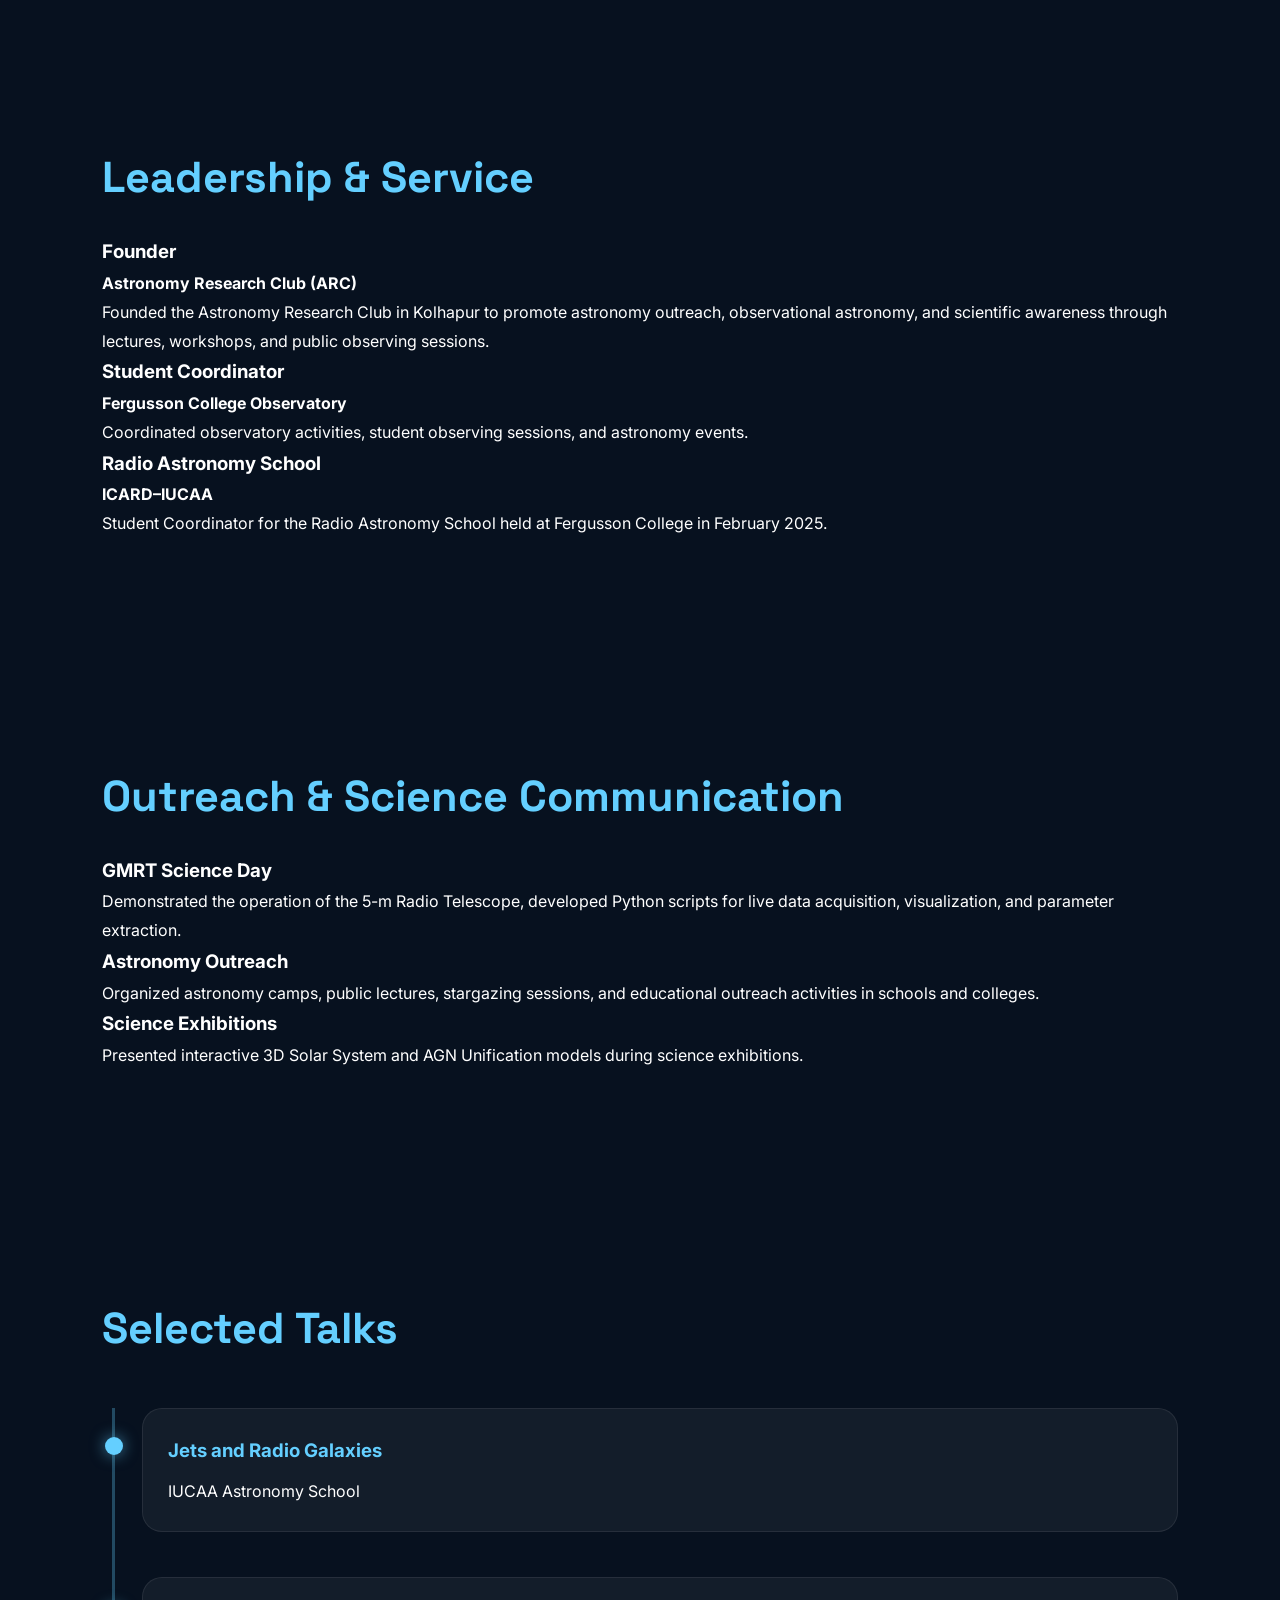
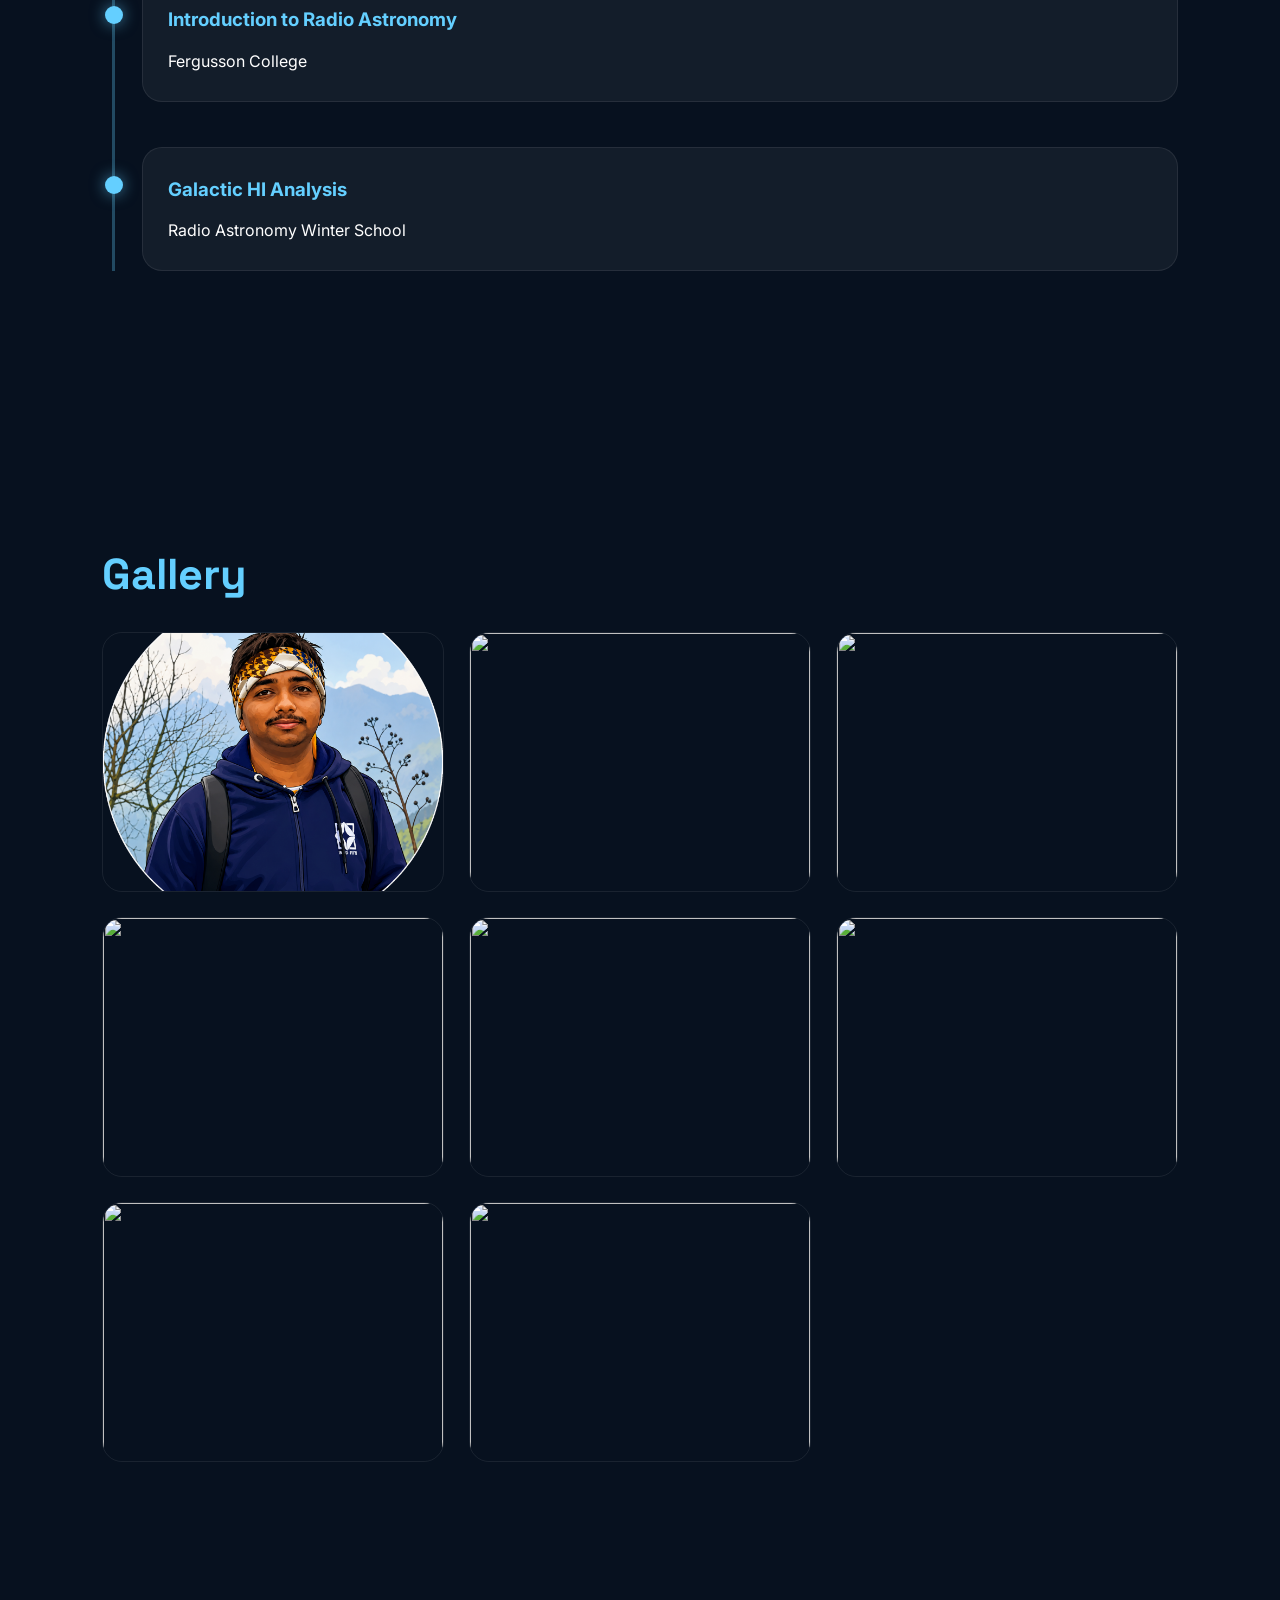
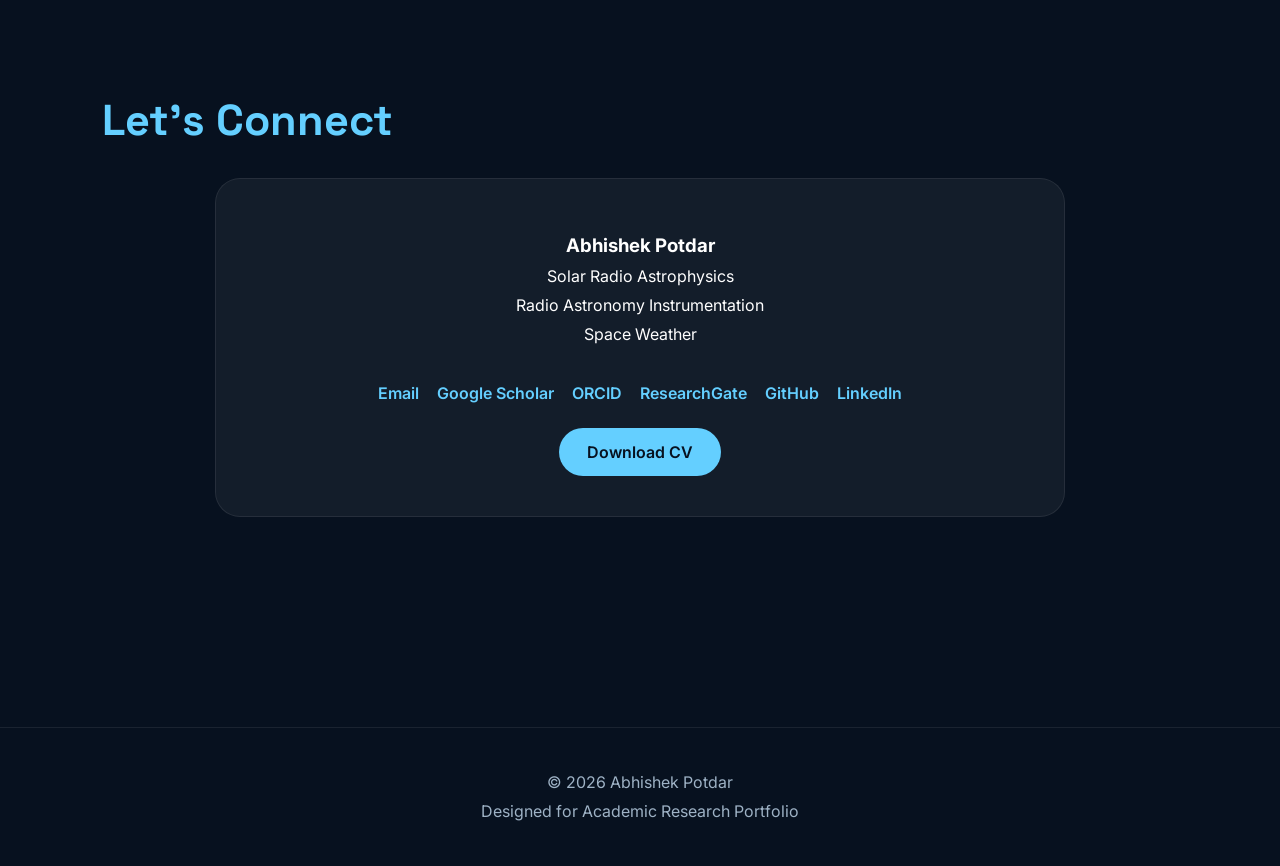
==== commit 668b134c: "Update index.html" ====
--- a/index.html
+++ b/index.html
@@ -271,51 +271,6 @@
 
 </section>
 
-<!-- =====================================================
-RESEARCH HIGHLIGHTS
-====================================================== -->
-
-<section id="highlights">
-
-<h2 class="section-title">
-Research Highlights
-</h2>
-
-<div class="stats-container">
-
-<div class="stat-card">
-<h2 class="counter" data-target="617">0</h2>
-<p>Solar Radio Bursts Analysed</p>
-</div>
-
-<div class="stat-card">
-<h2 class="counter" data-target="7">0</h2>
-<p>Major Research Projects</p>
-</div>
-
-<div class="stat-card">
-<h2 class="counter" data-target="3">0</h2>
-<p>Research Papers</p>
-</div>
-
-<div class="stat-card">
-<h2 class="counter" data-target="2">0</h2>
-<p>Space Missions</p>
-</div>
-
-<div class="stat-card">
-<h2>3 m</h2>
-<p>Automated Radio Telescope</p>
-</div>
-
-<div class="stat-card">
-<h2>2027</h2>
-<p>Seeking PhD Position</p>
-</div>
-
-</div>
-
-</section>
 
 <!-- =====================================================
 RESEARCH AREAS
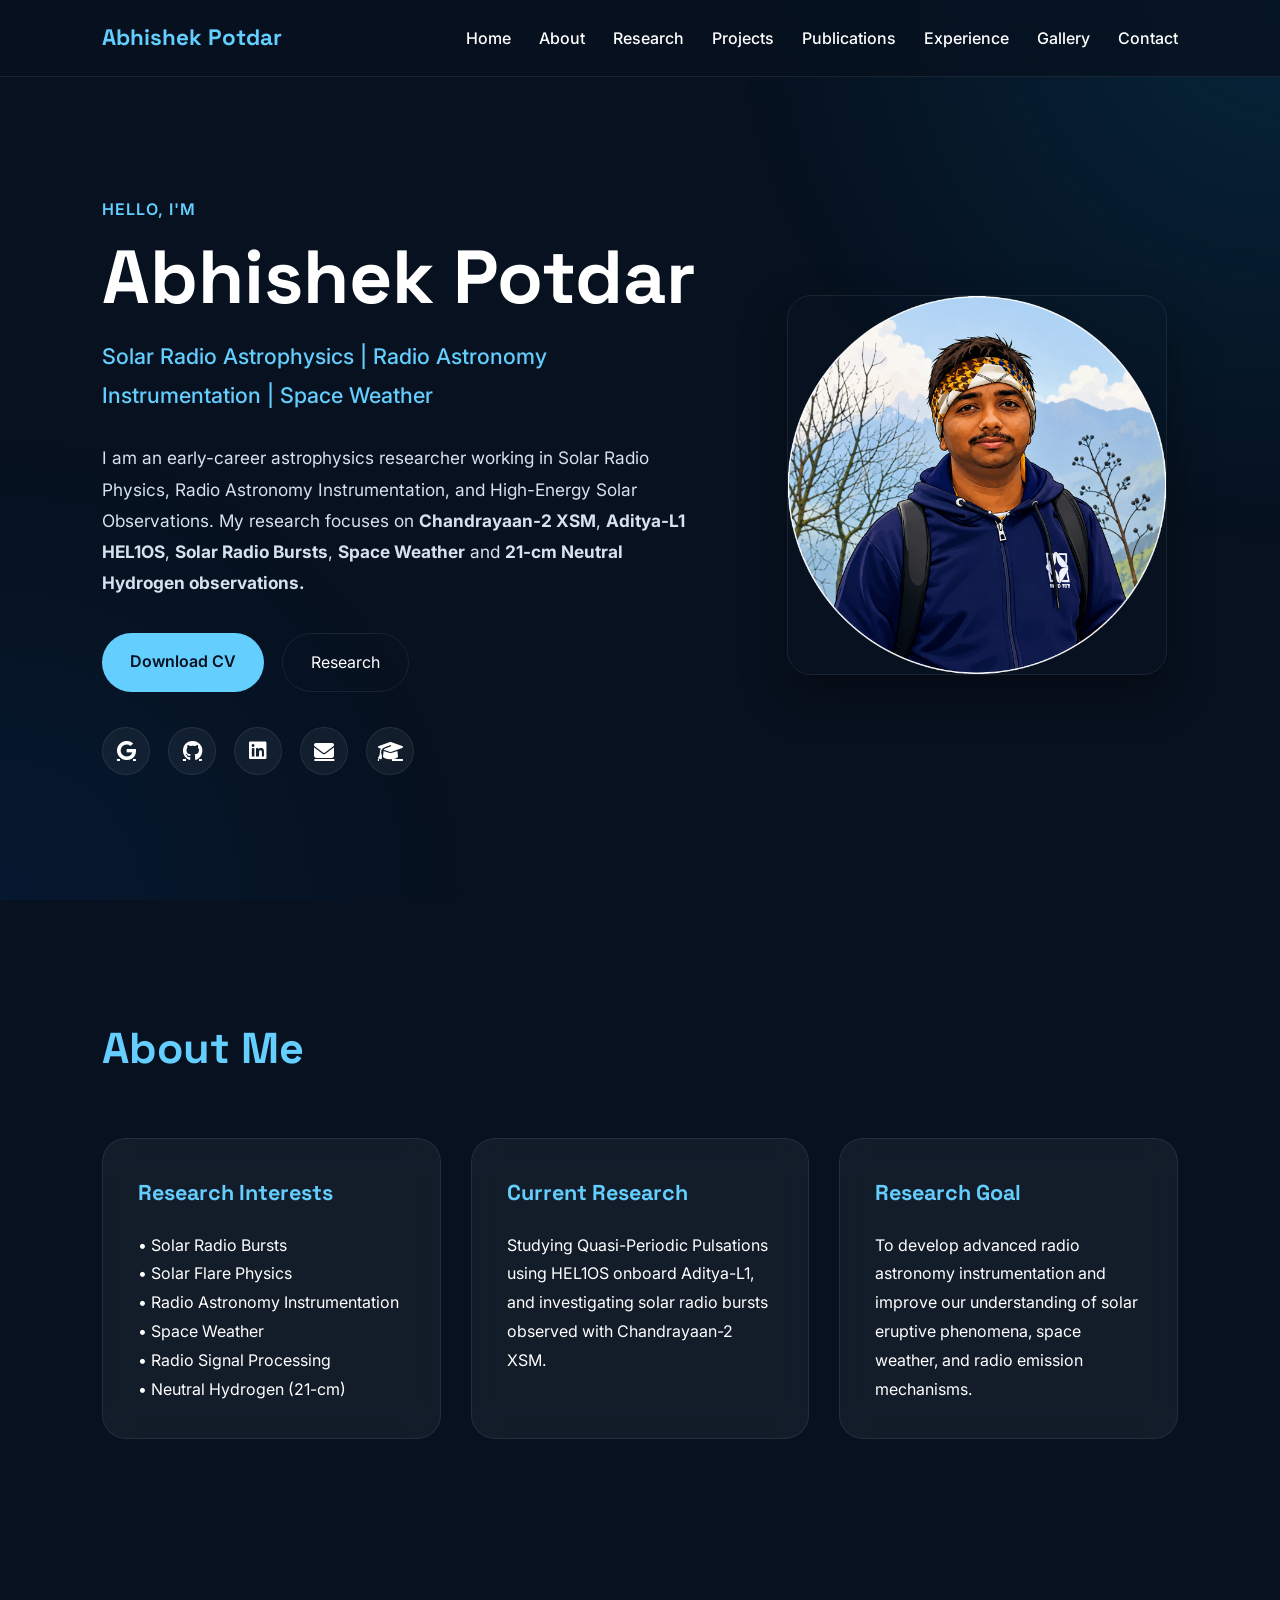
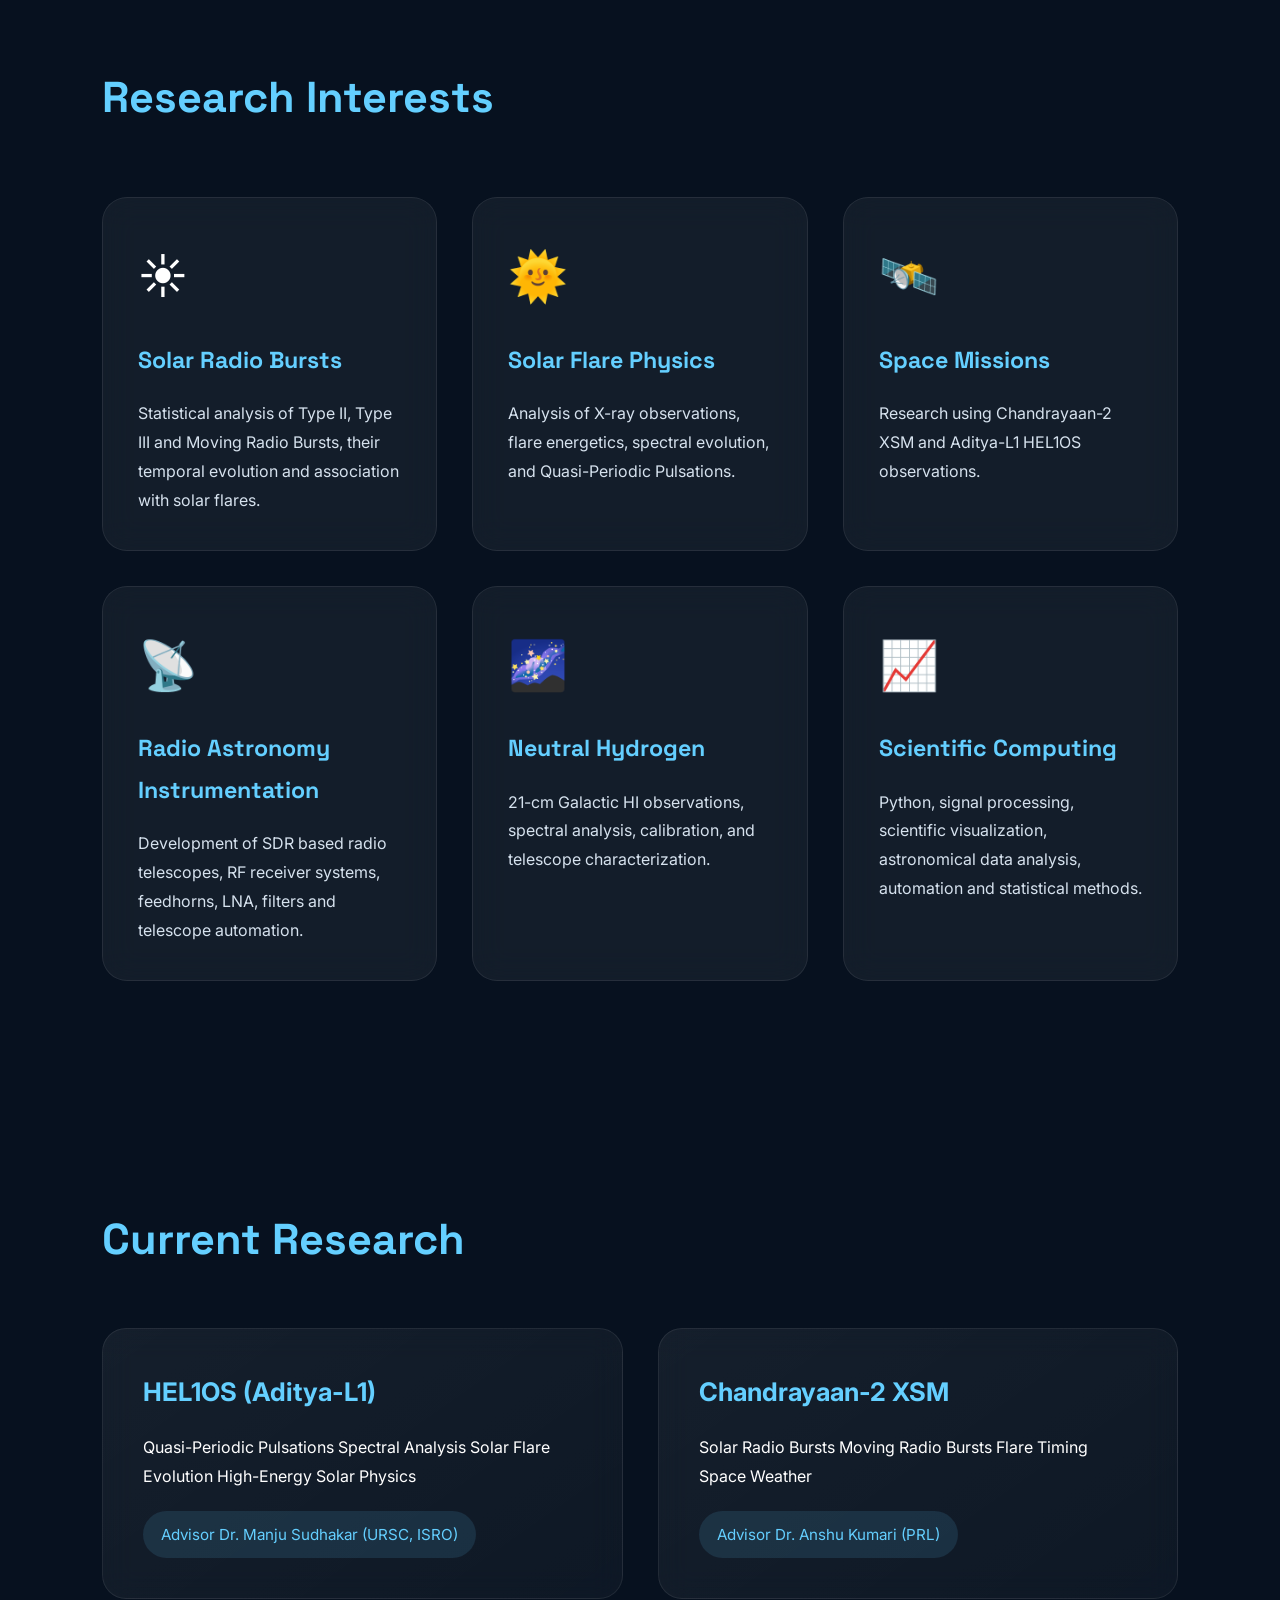
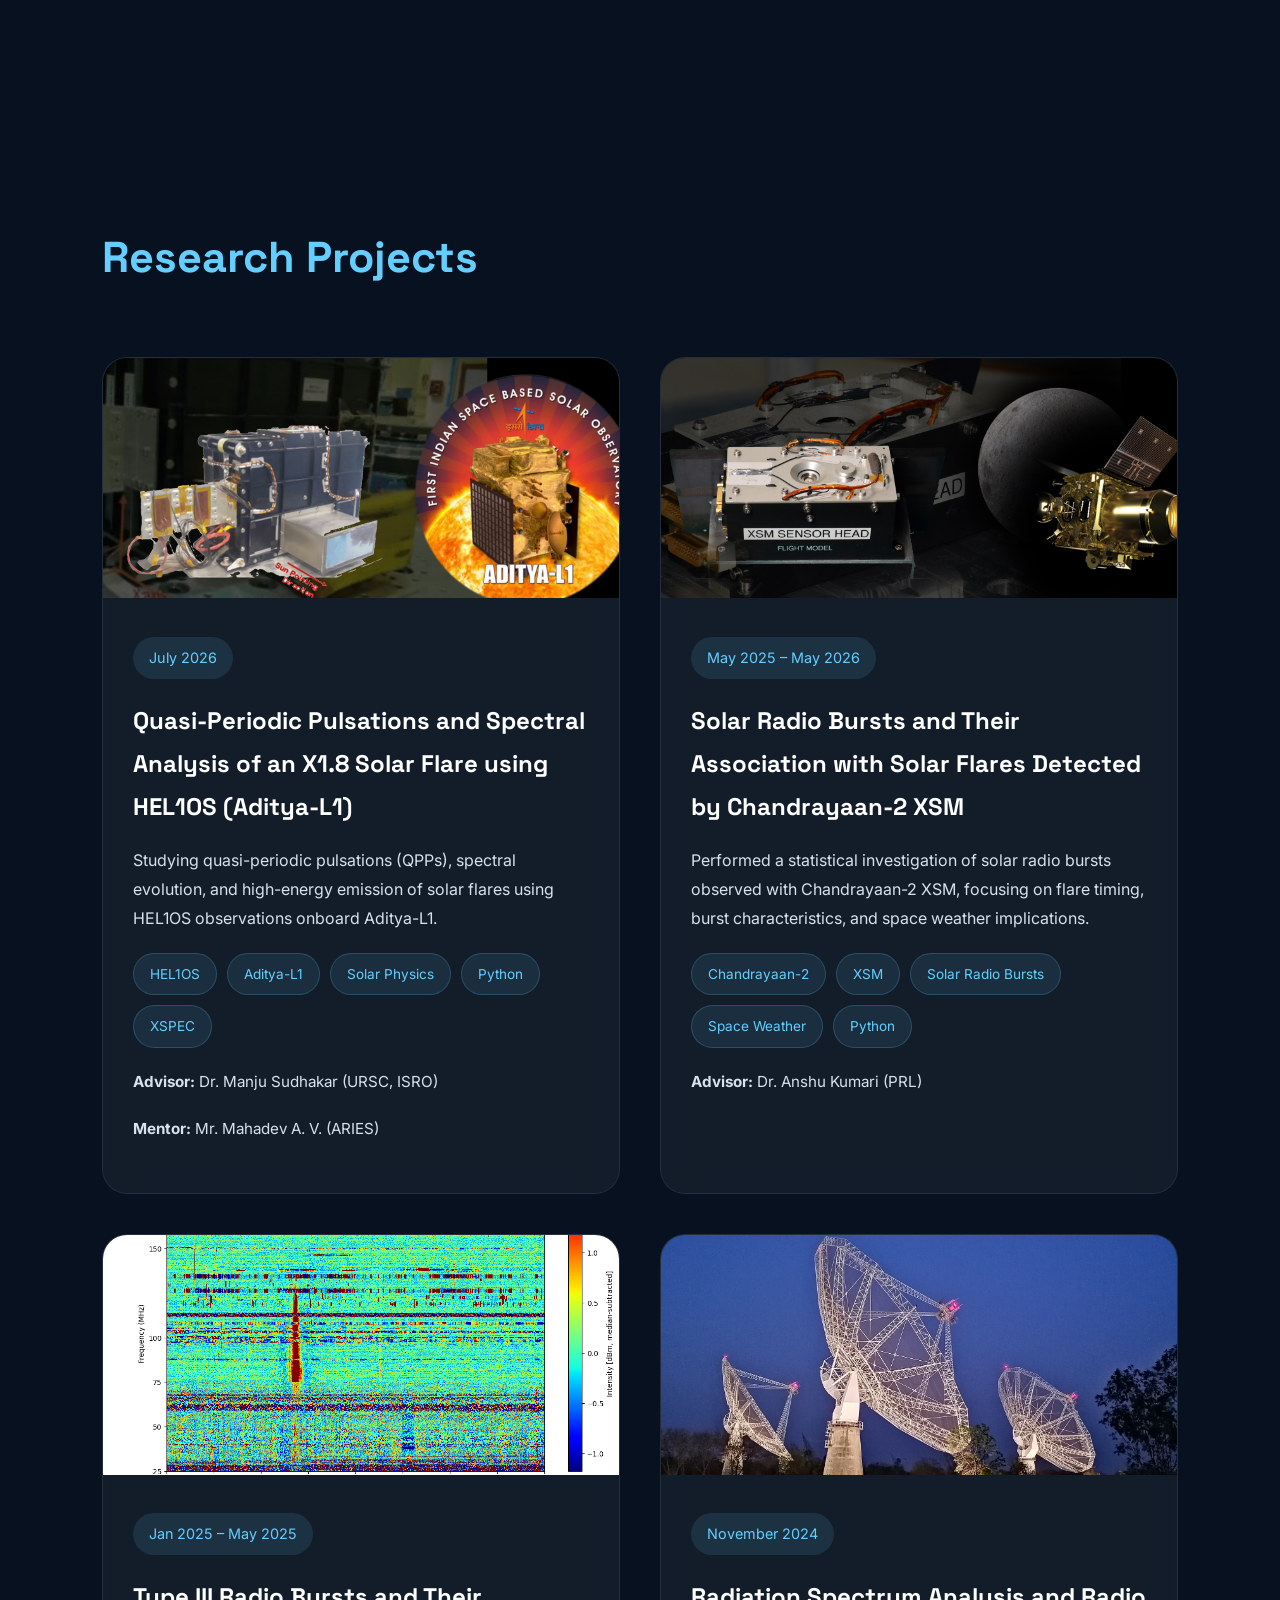
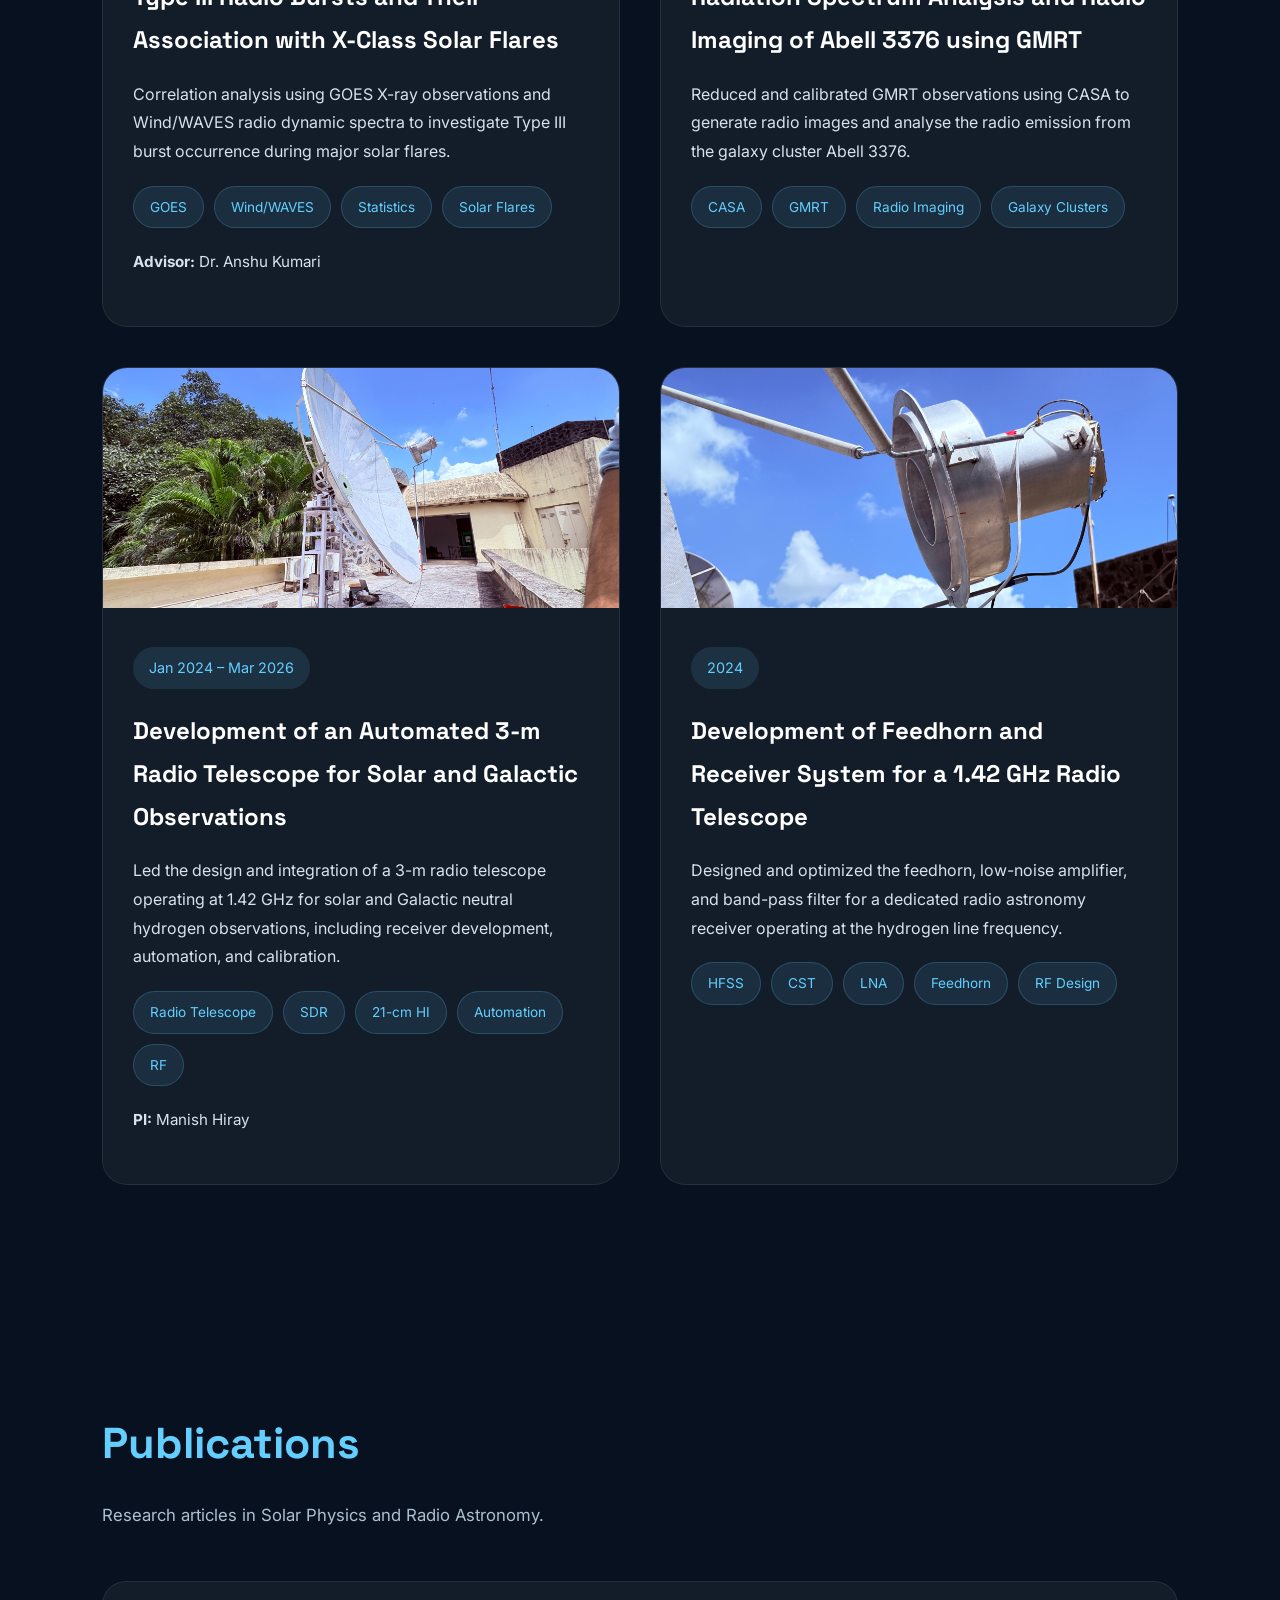
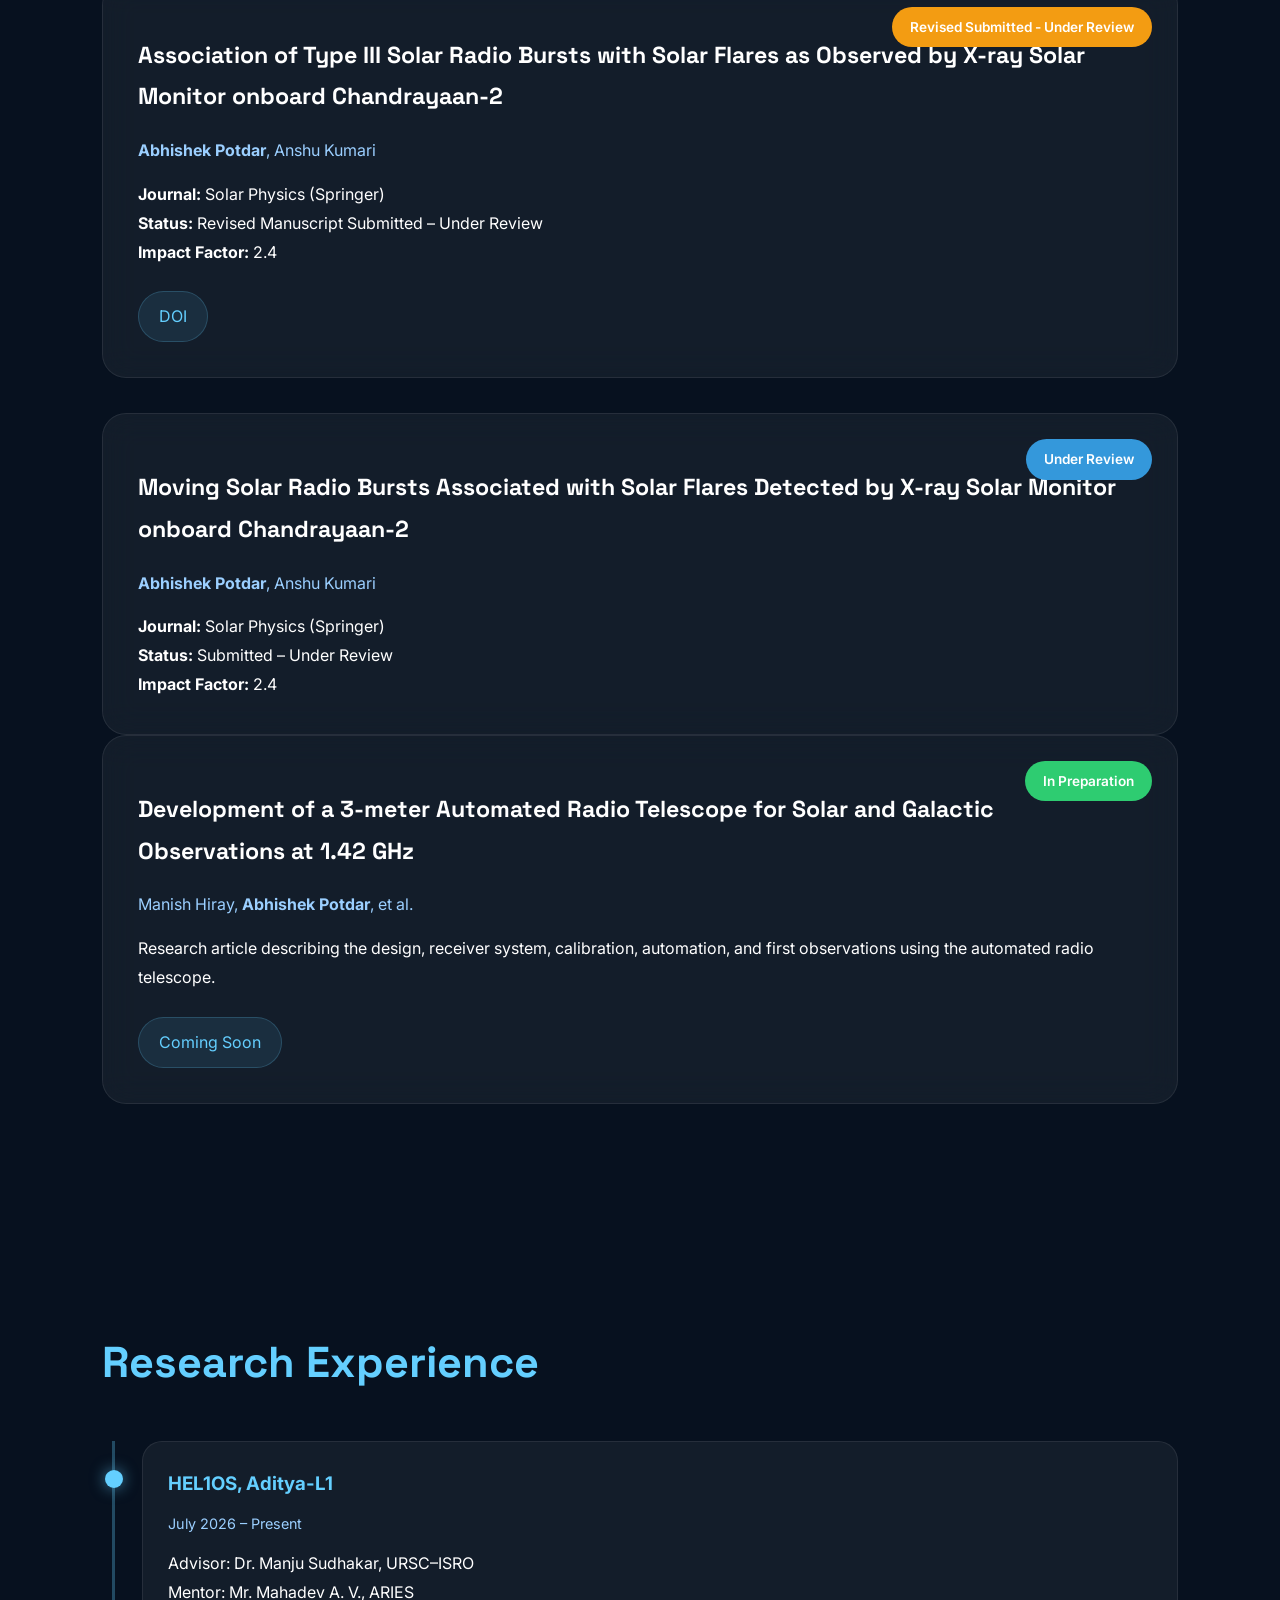
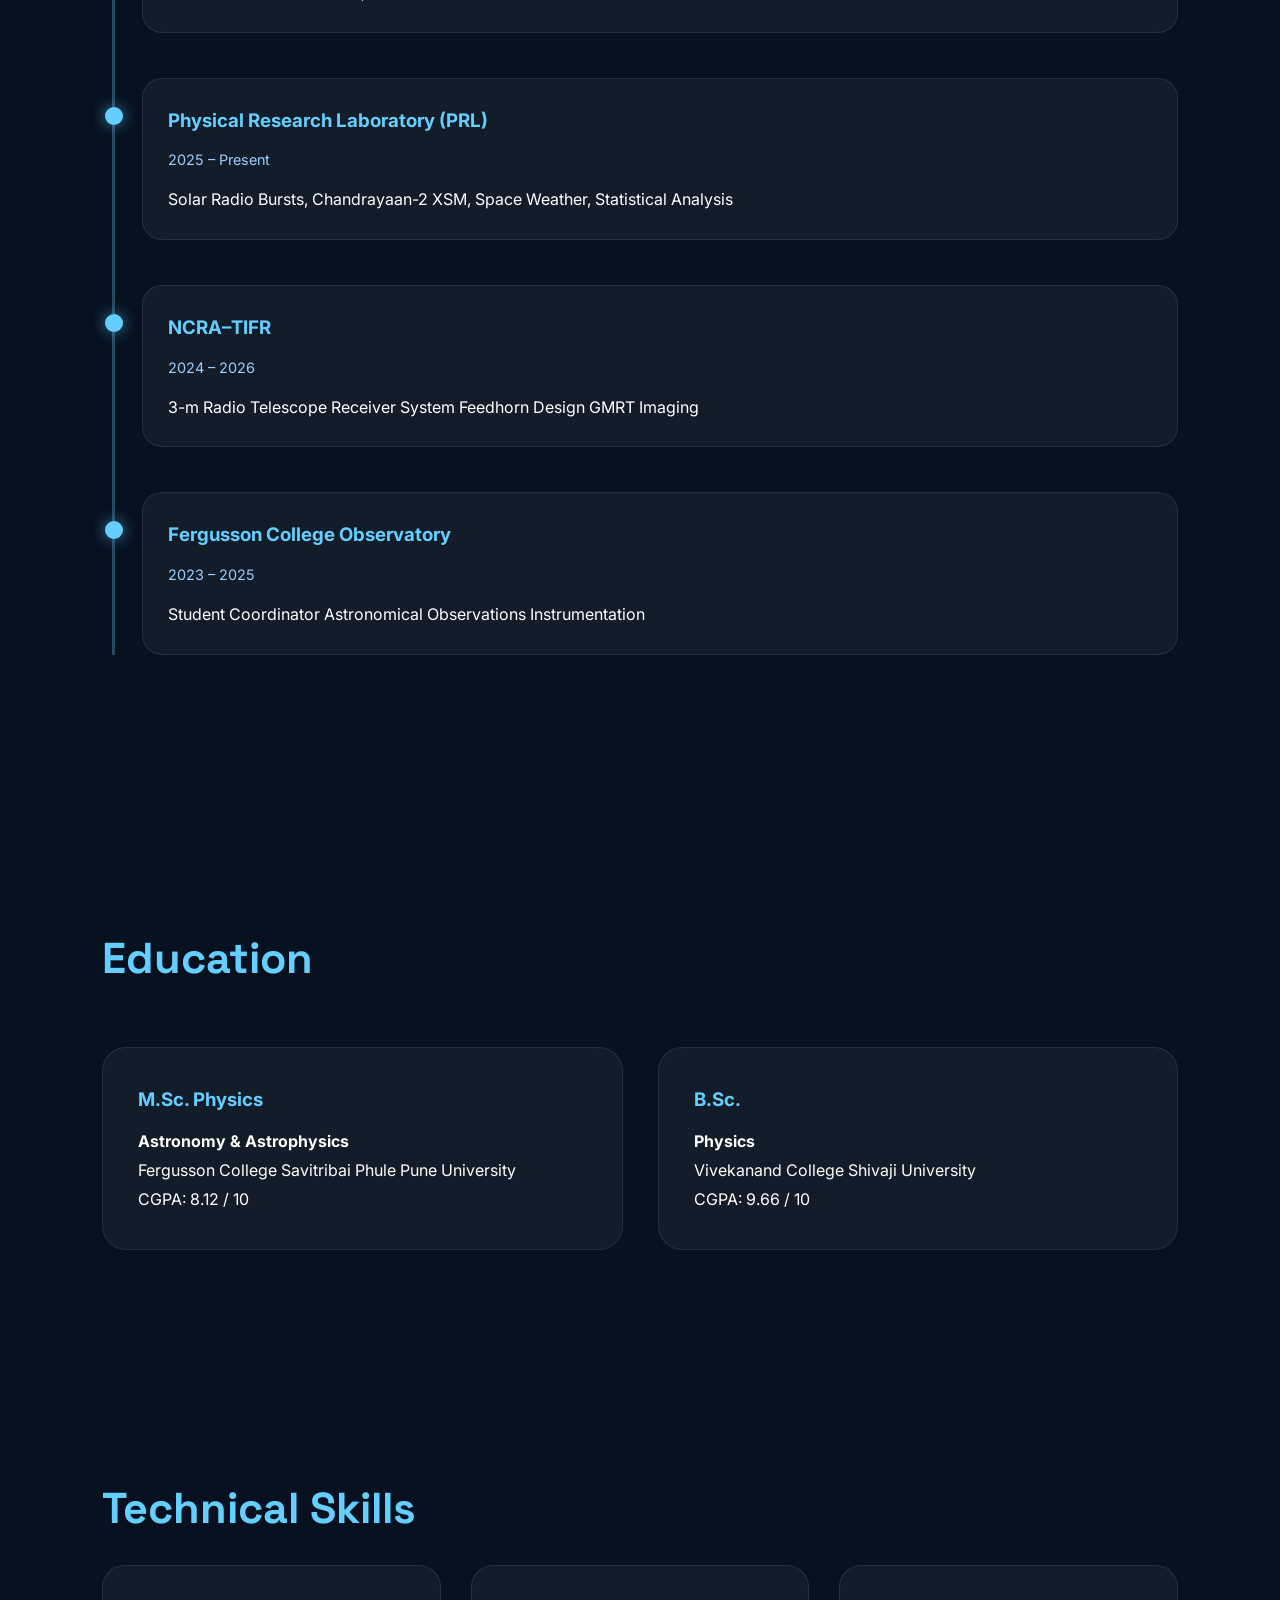
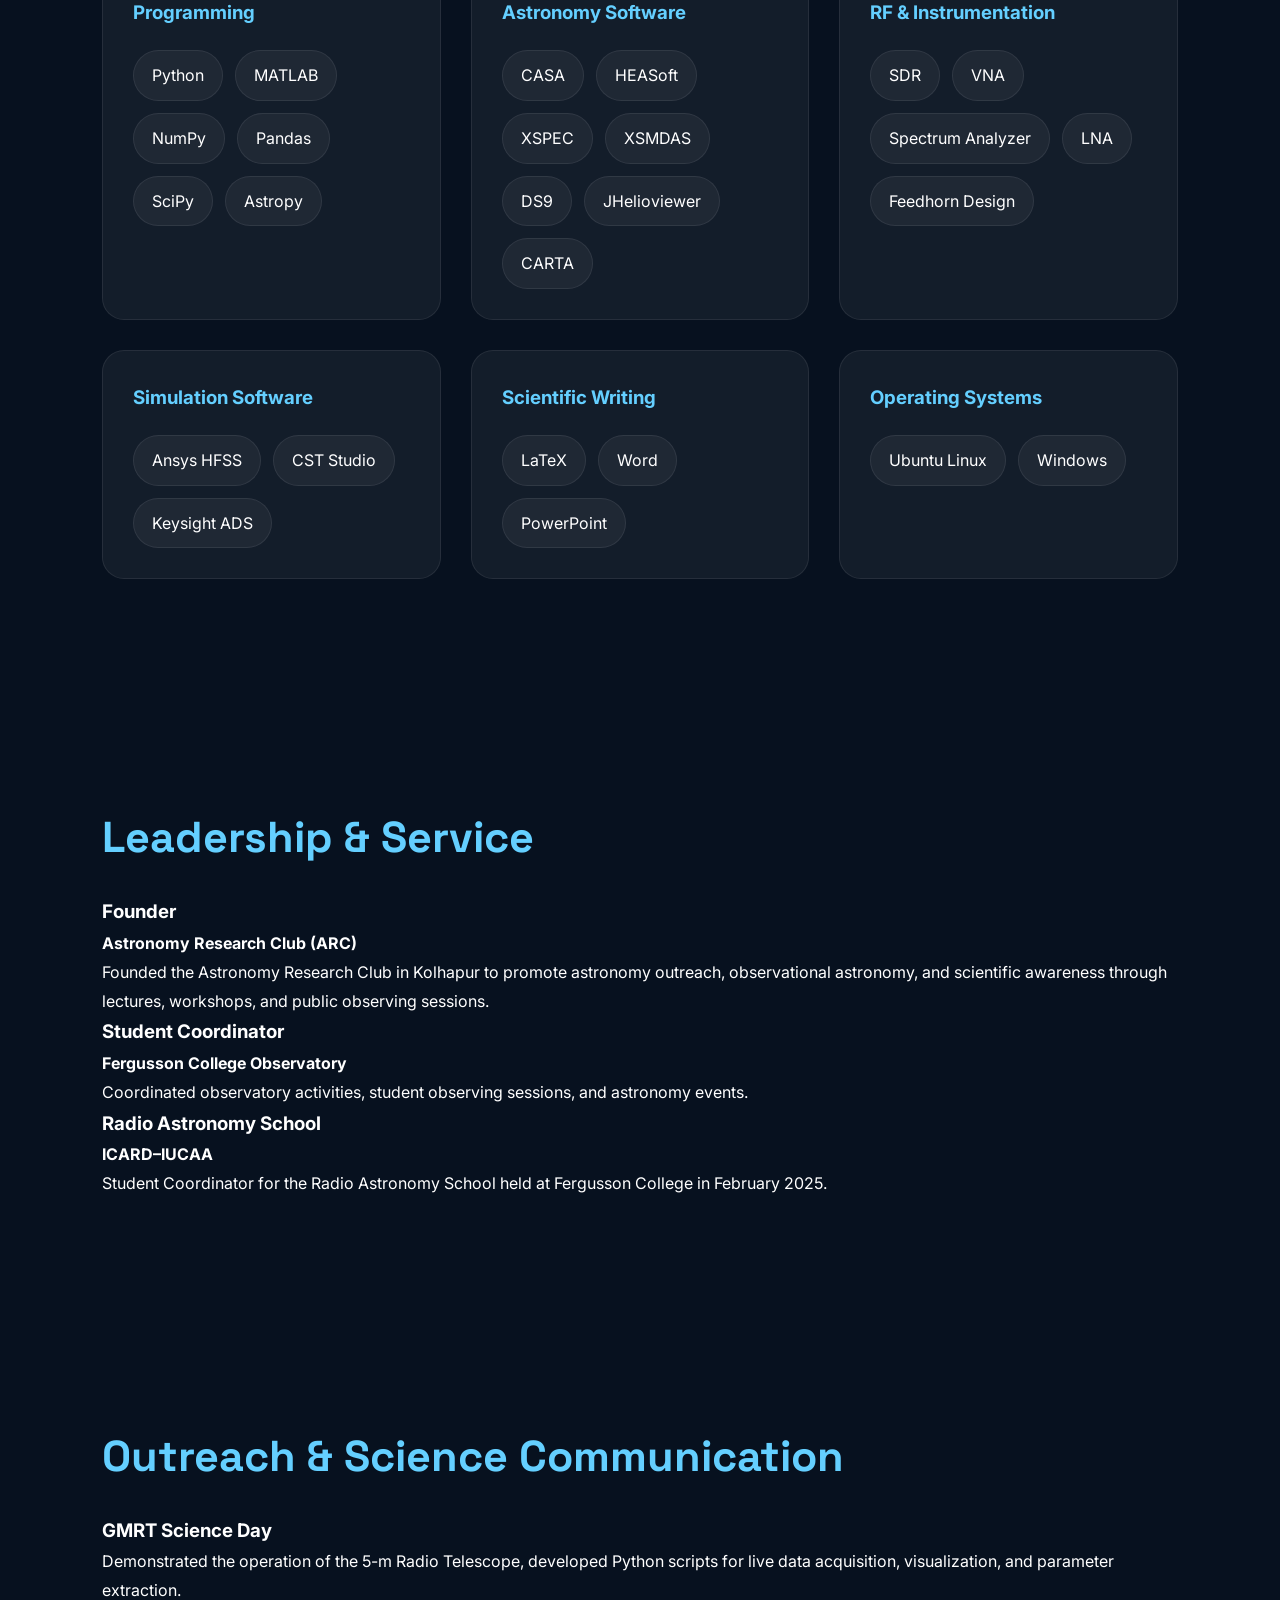
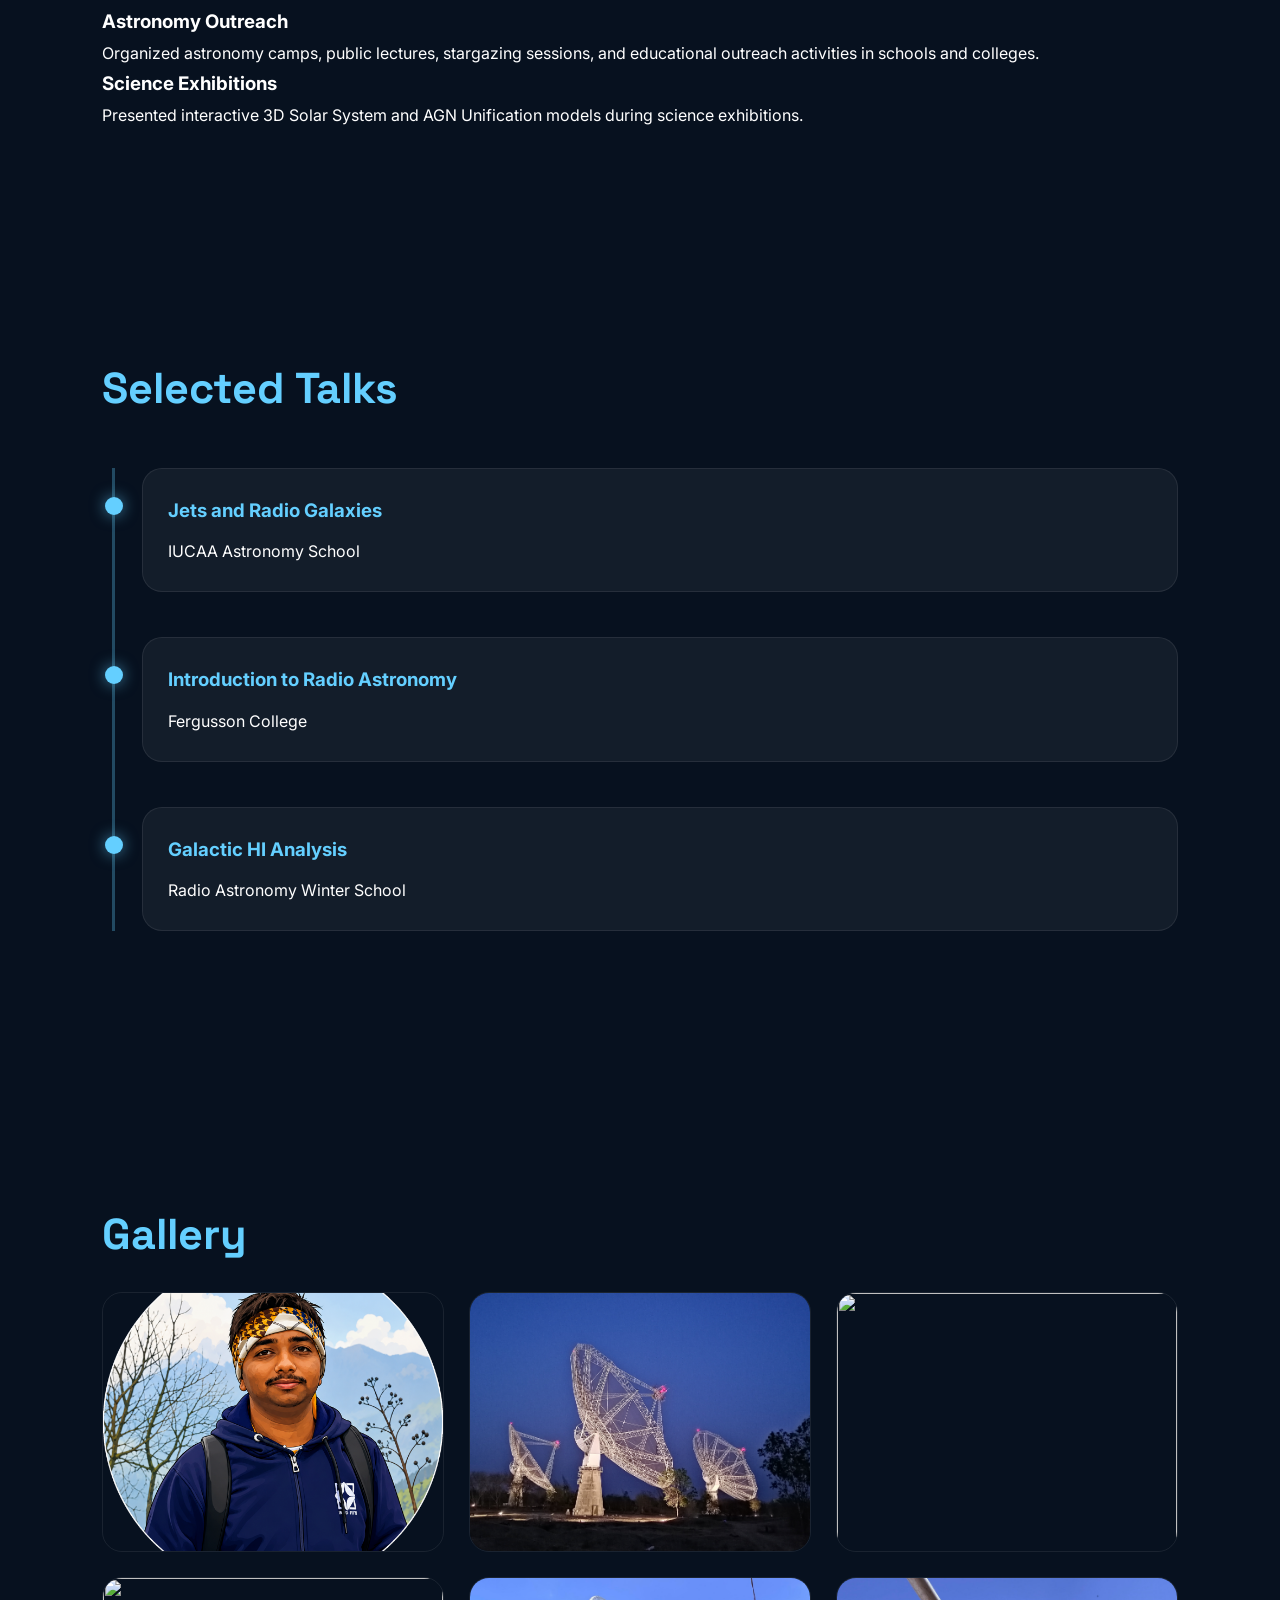
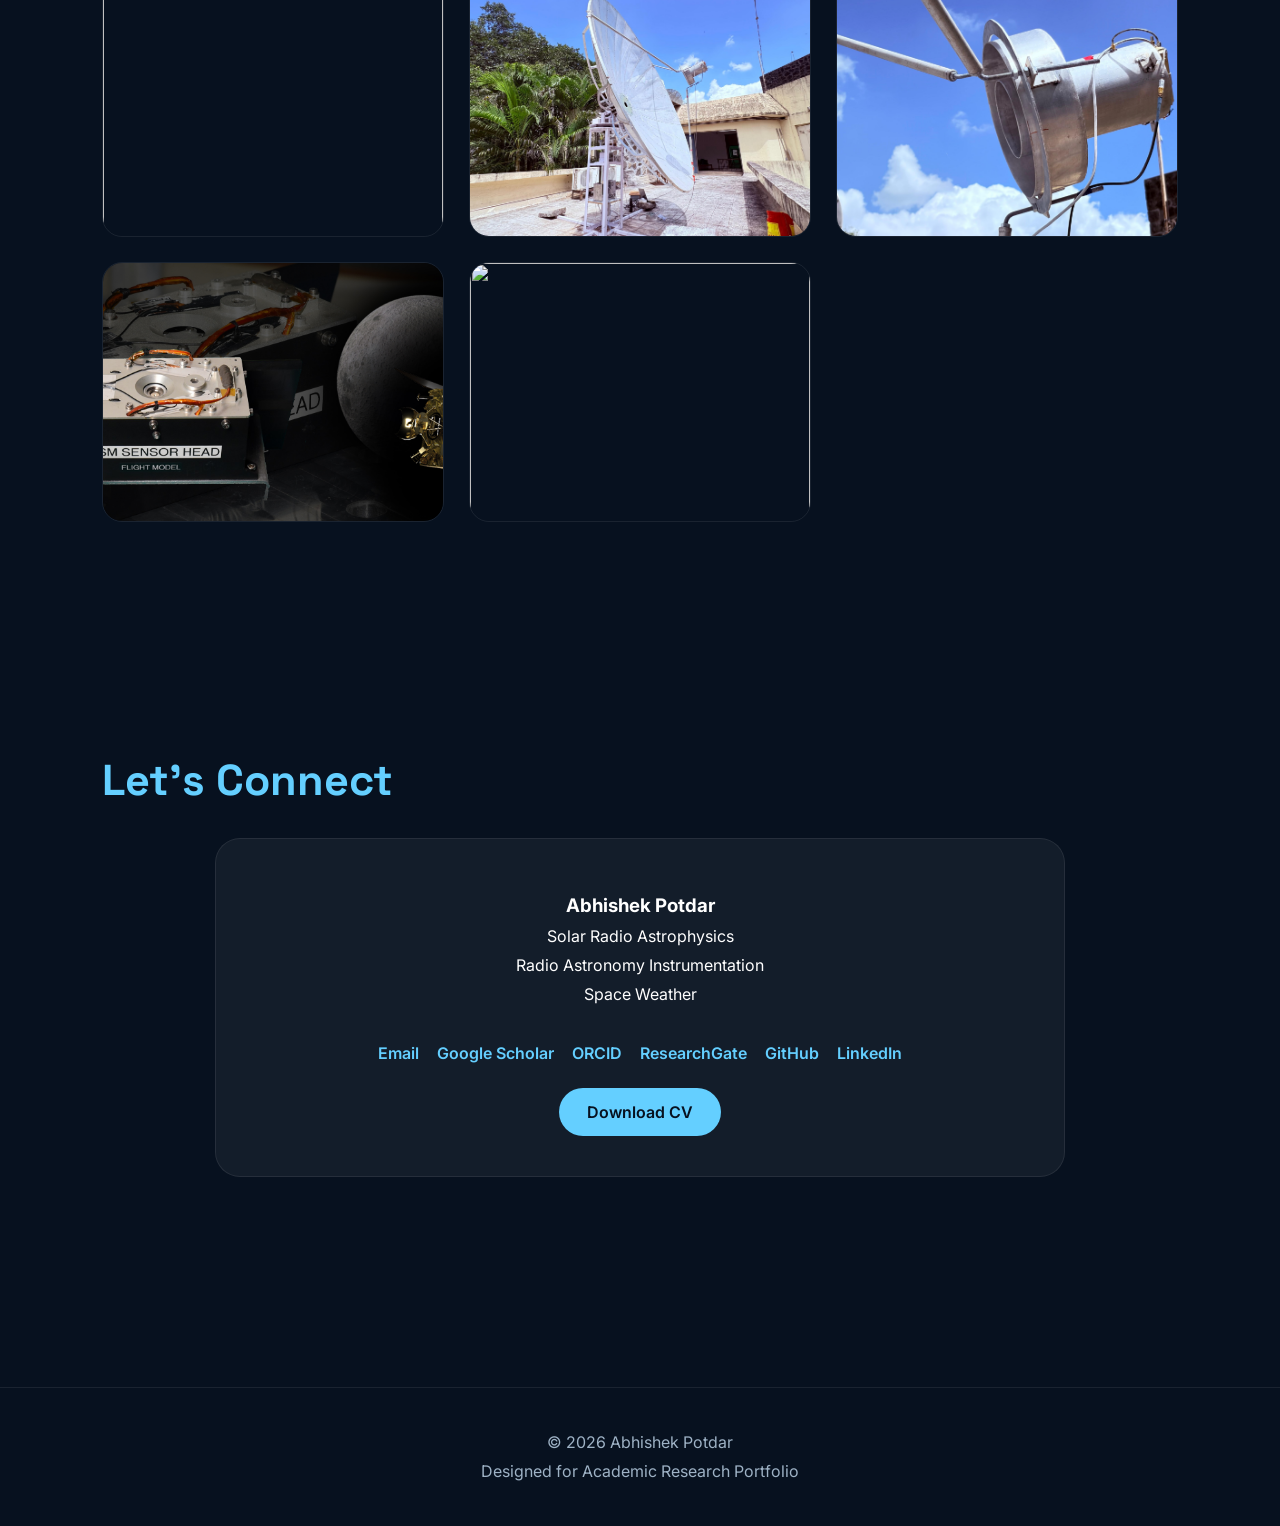
==== commit a3dd829a: "Update index.html" ====
--- a/index.html
+++ b/index.html
@@ -552,7 +552,7 @@
 <div class="project-content">
 
 <span class="project-date">
-July 2026 – Present
+July 2026
 </span>
 
 <h3>
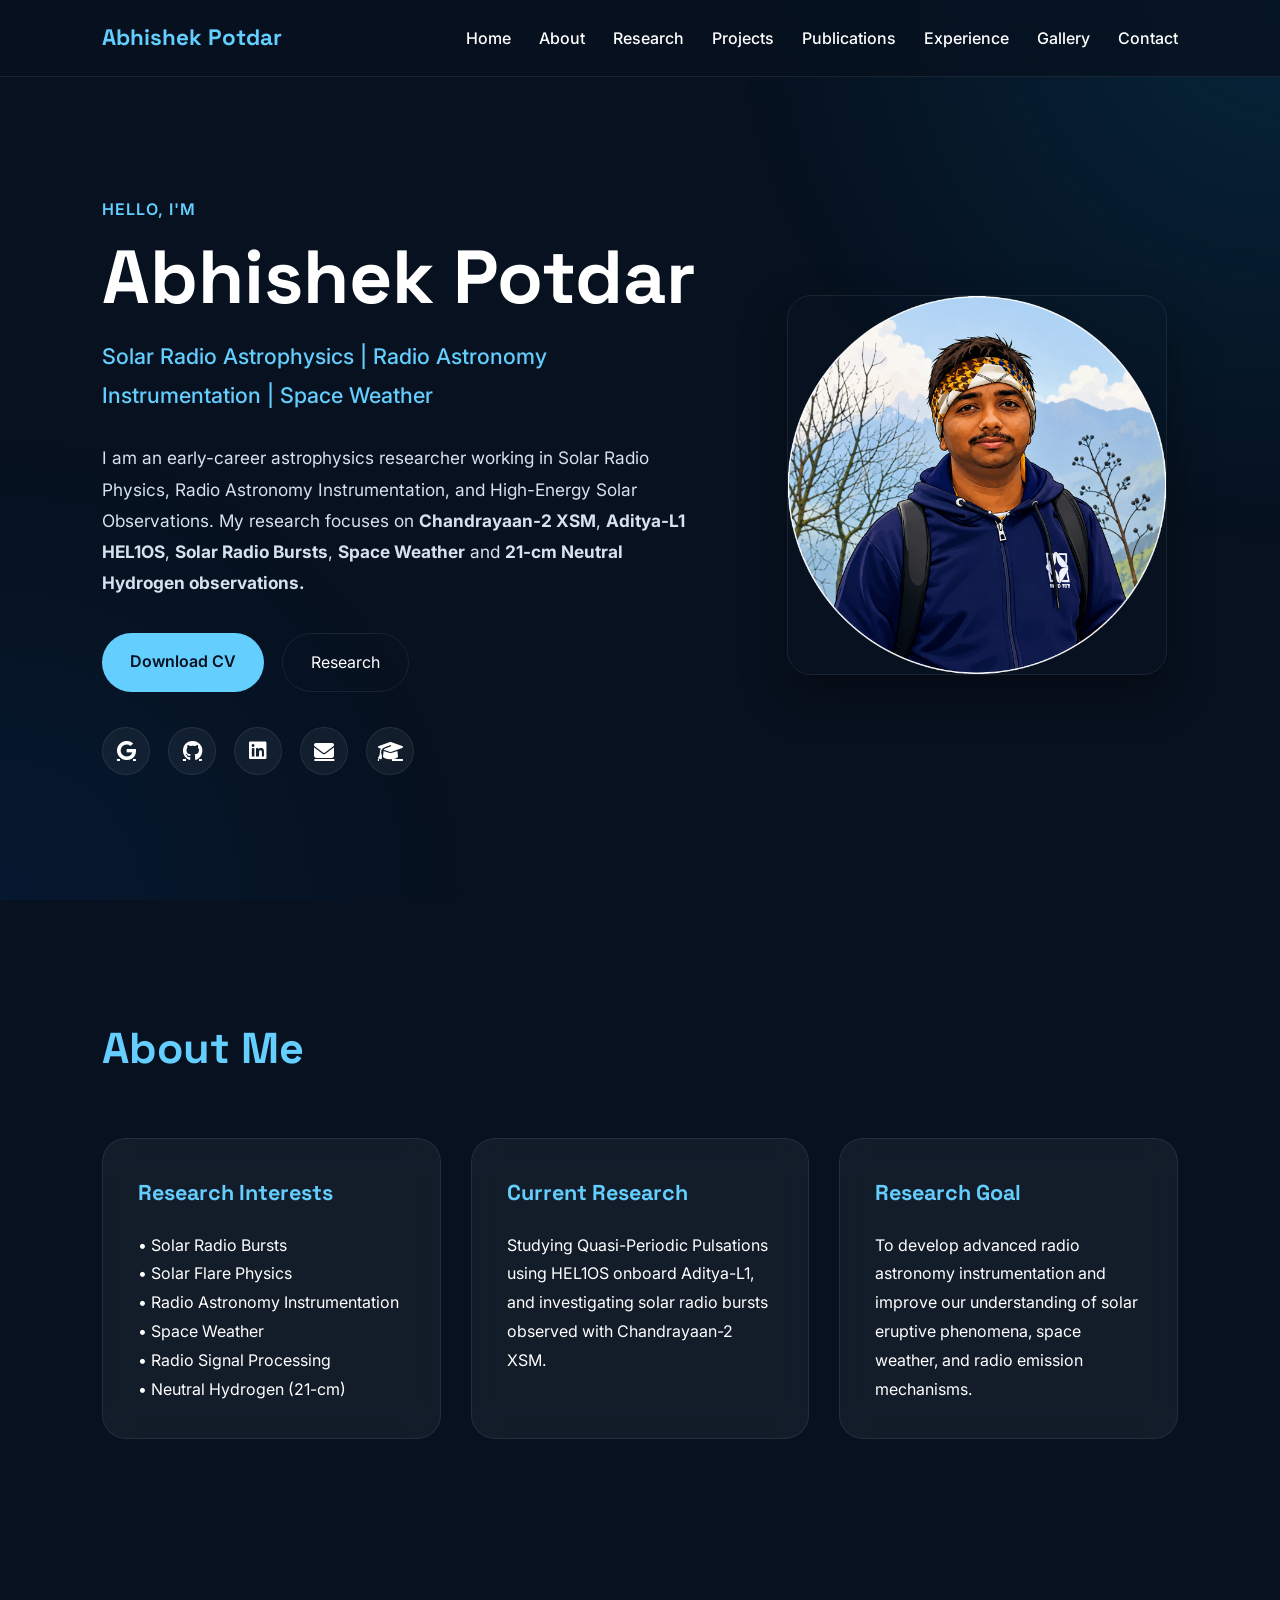
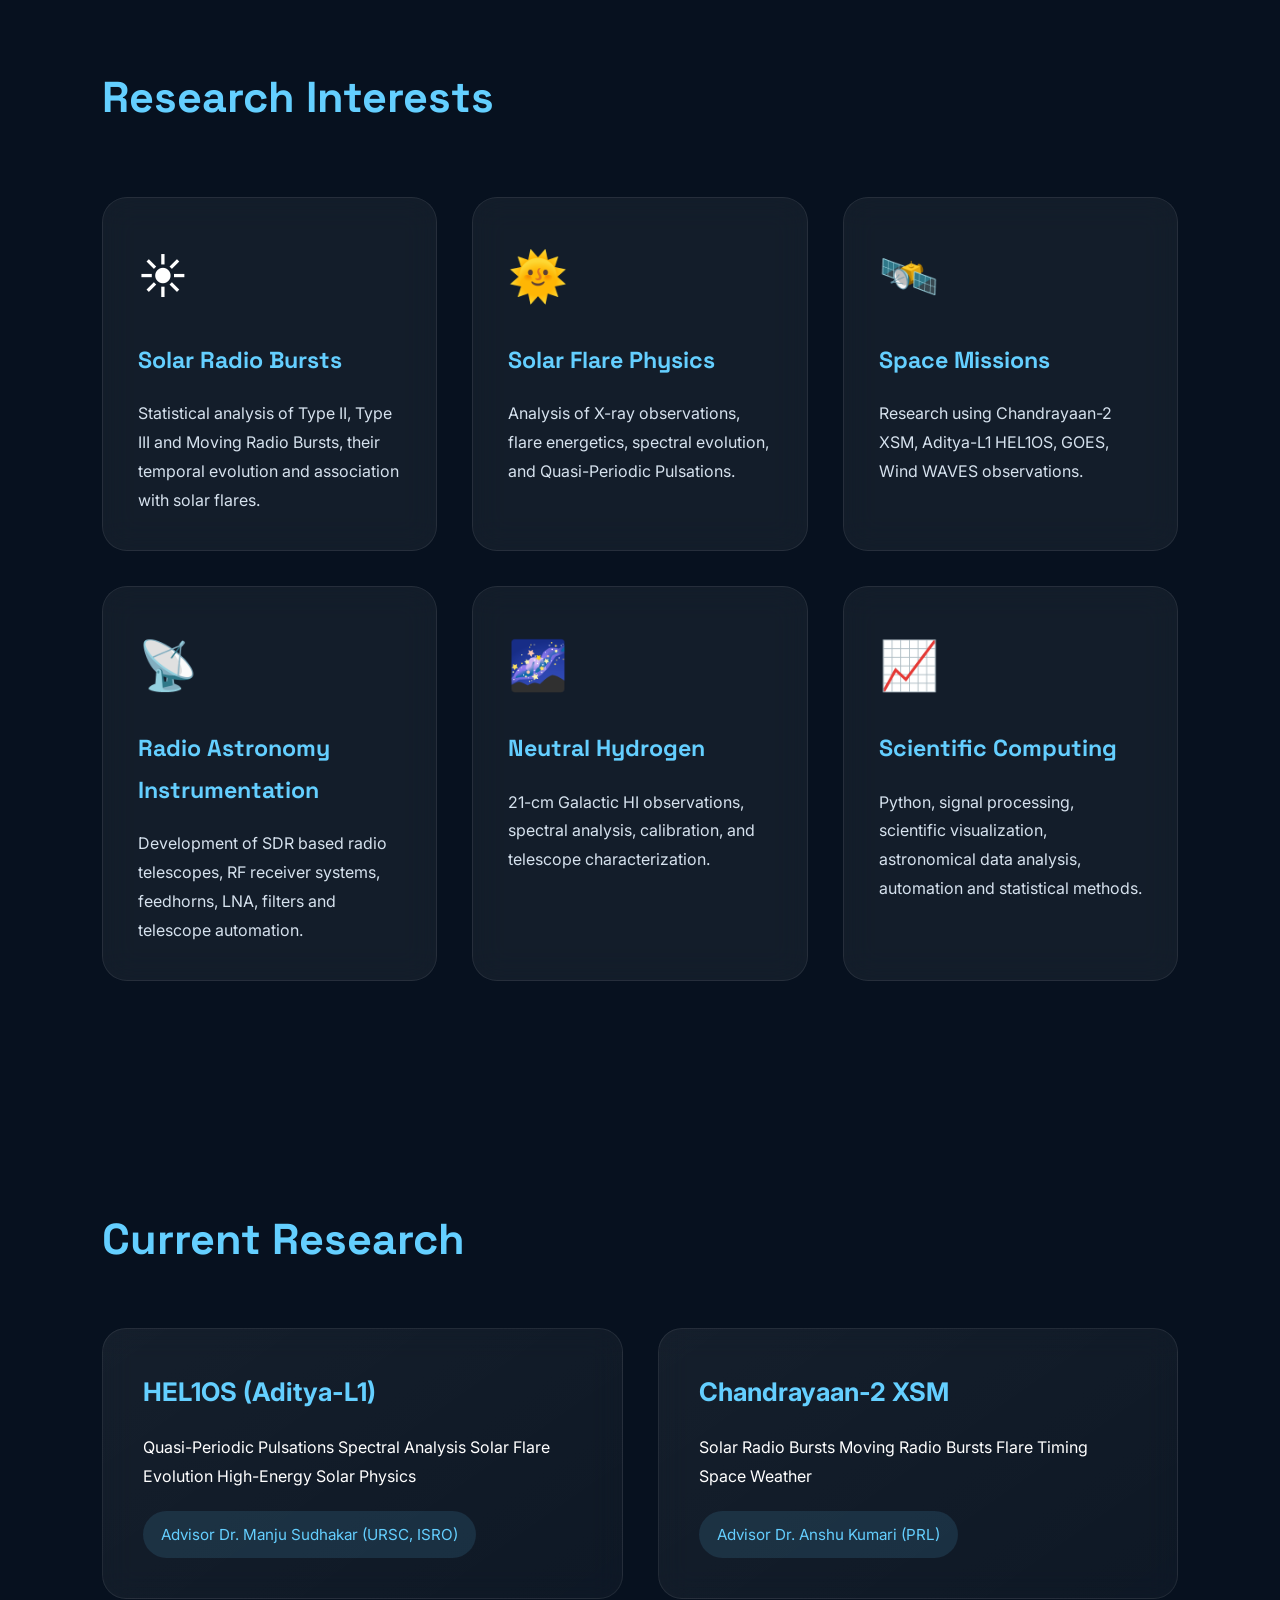
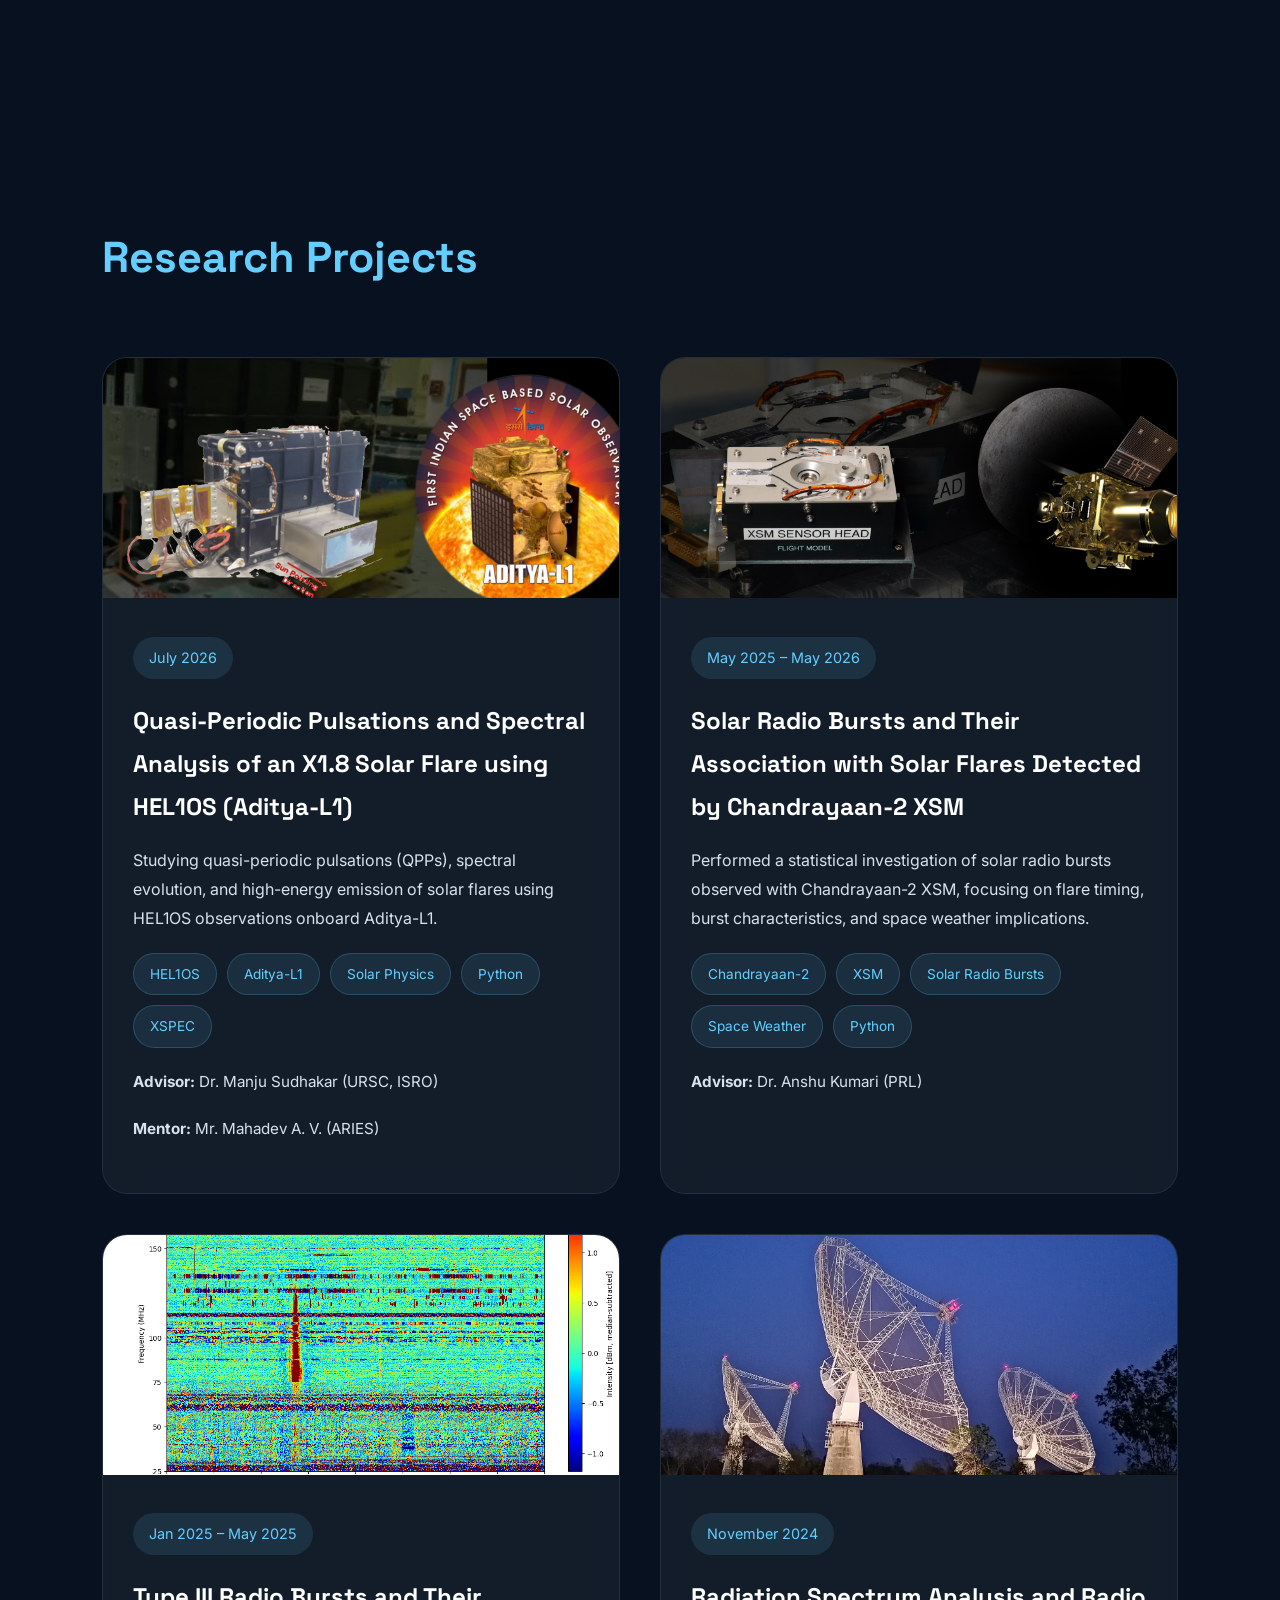
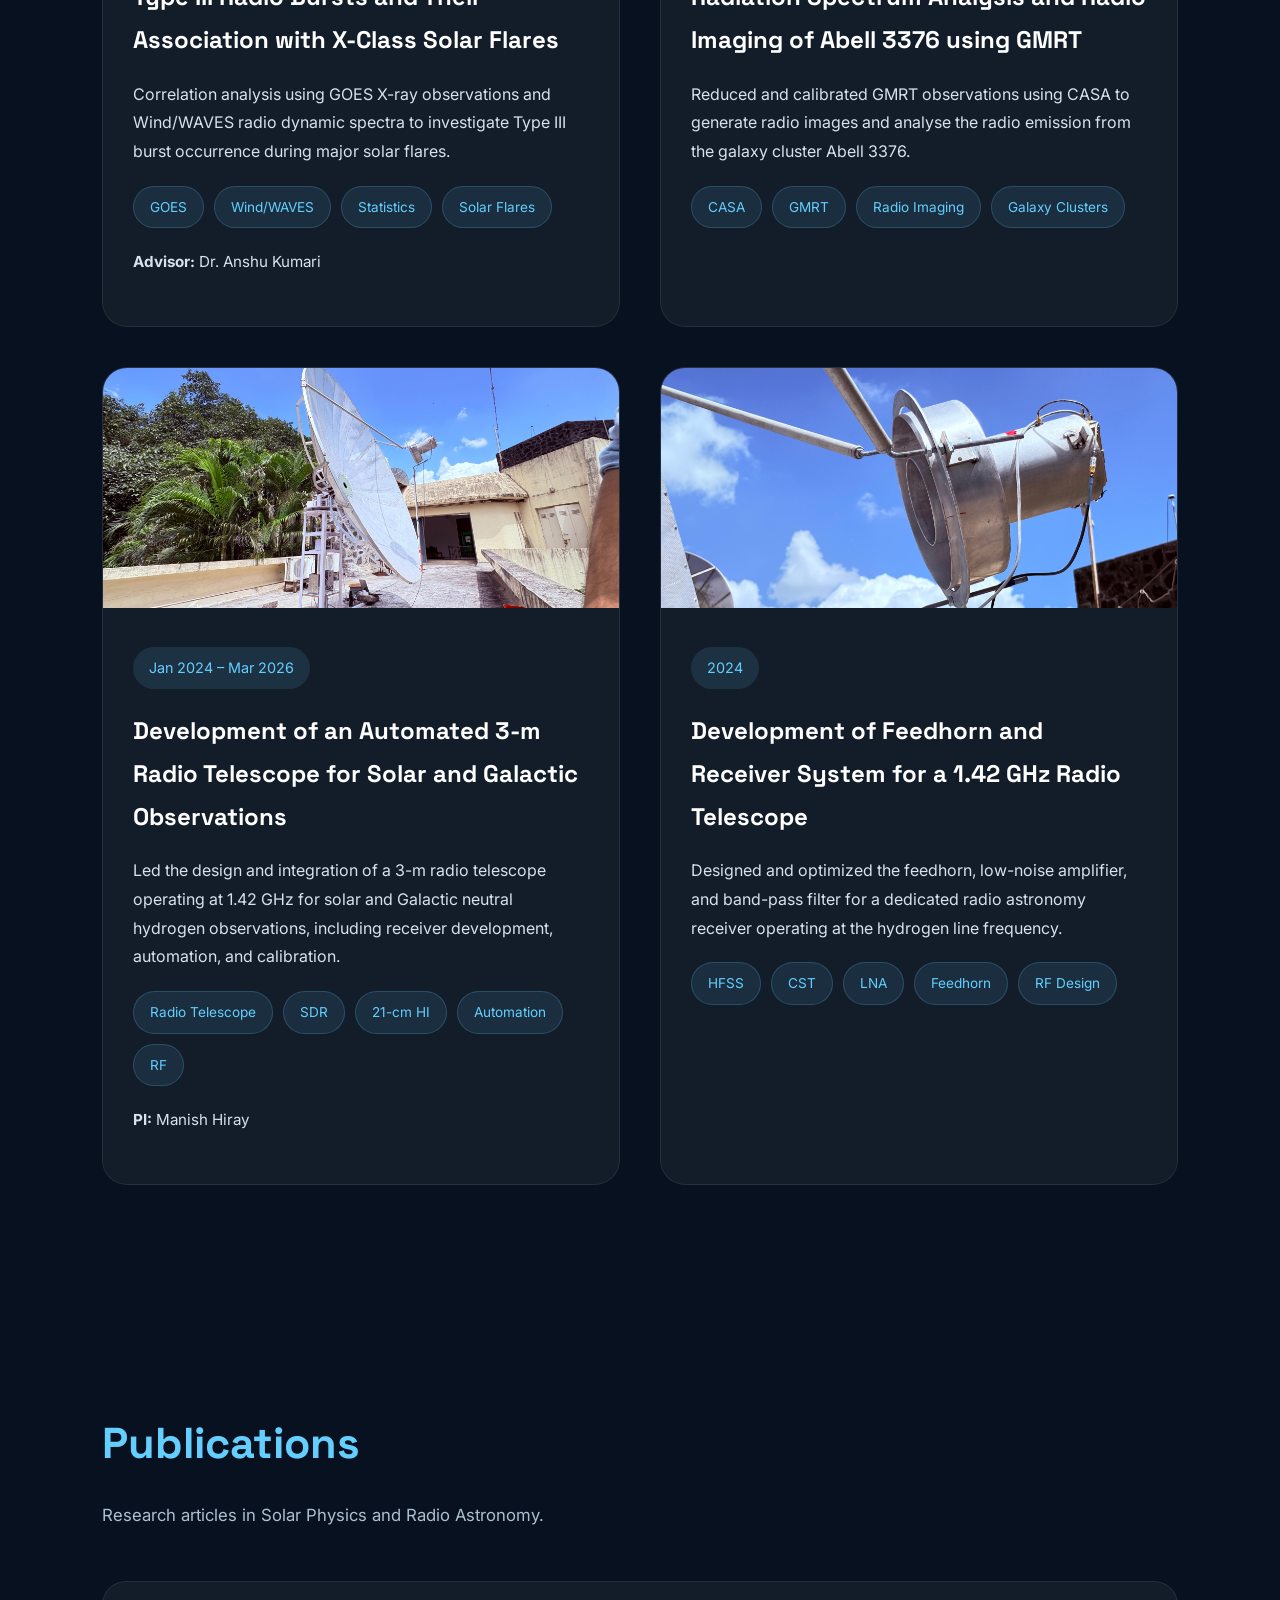
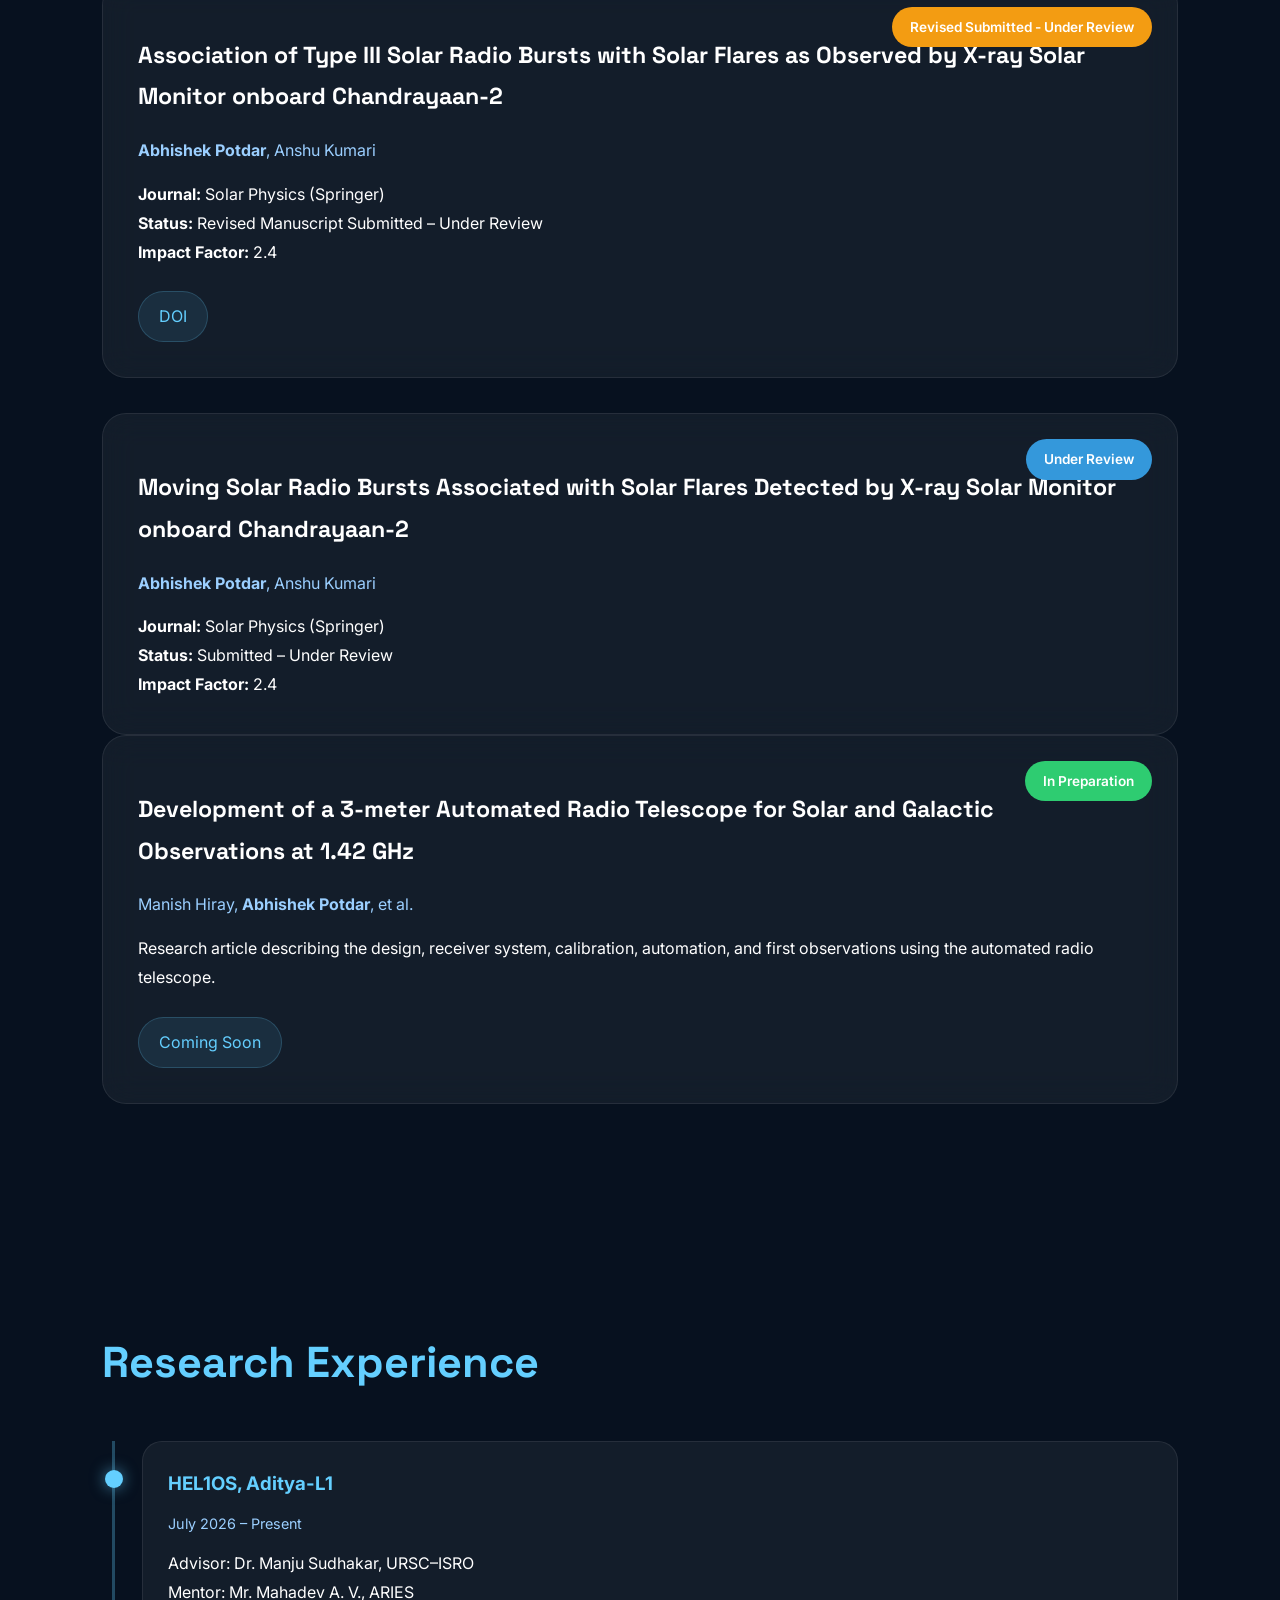
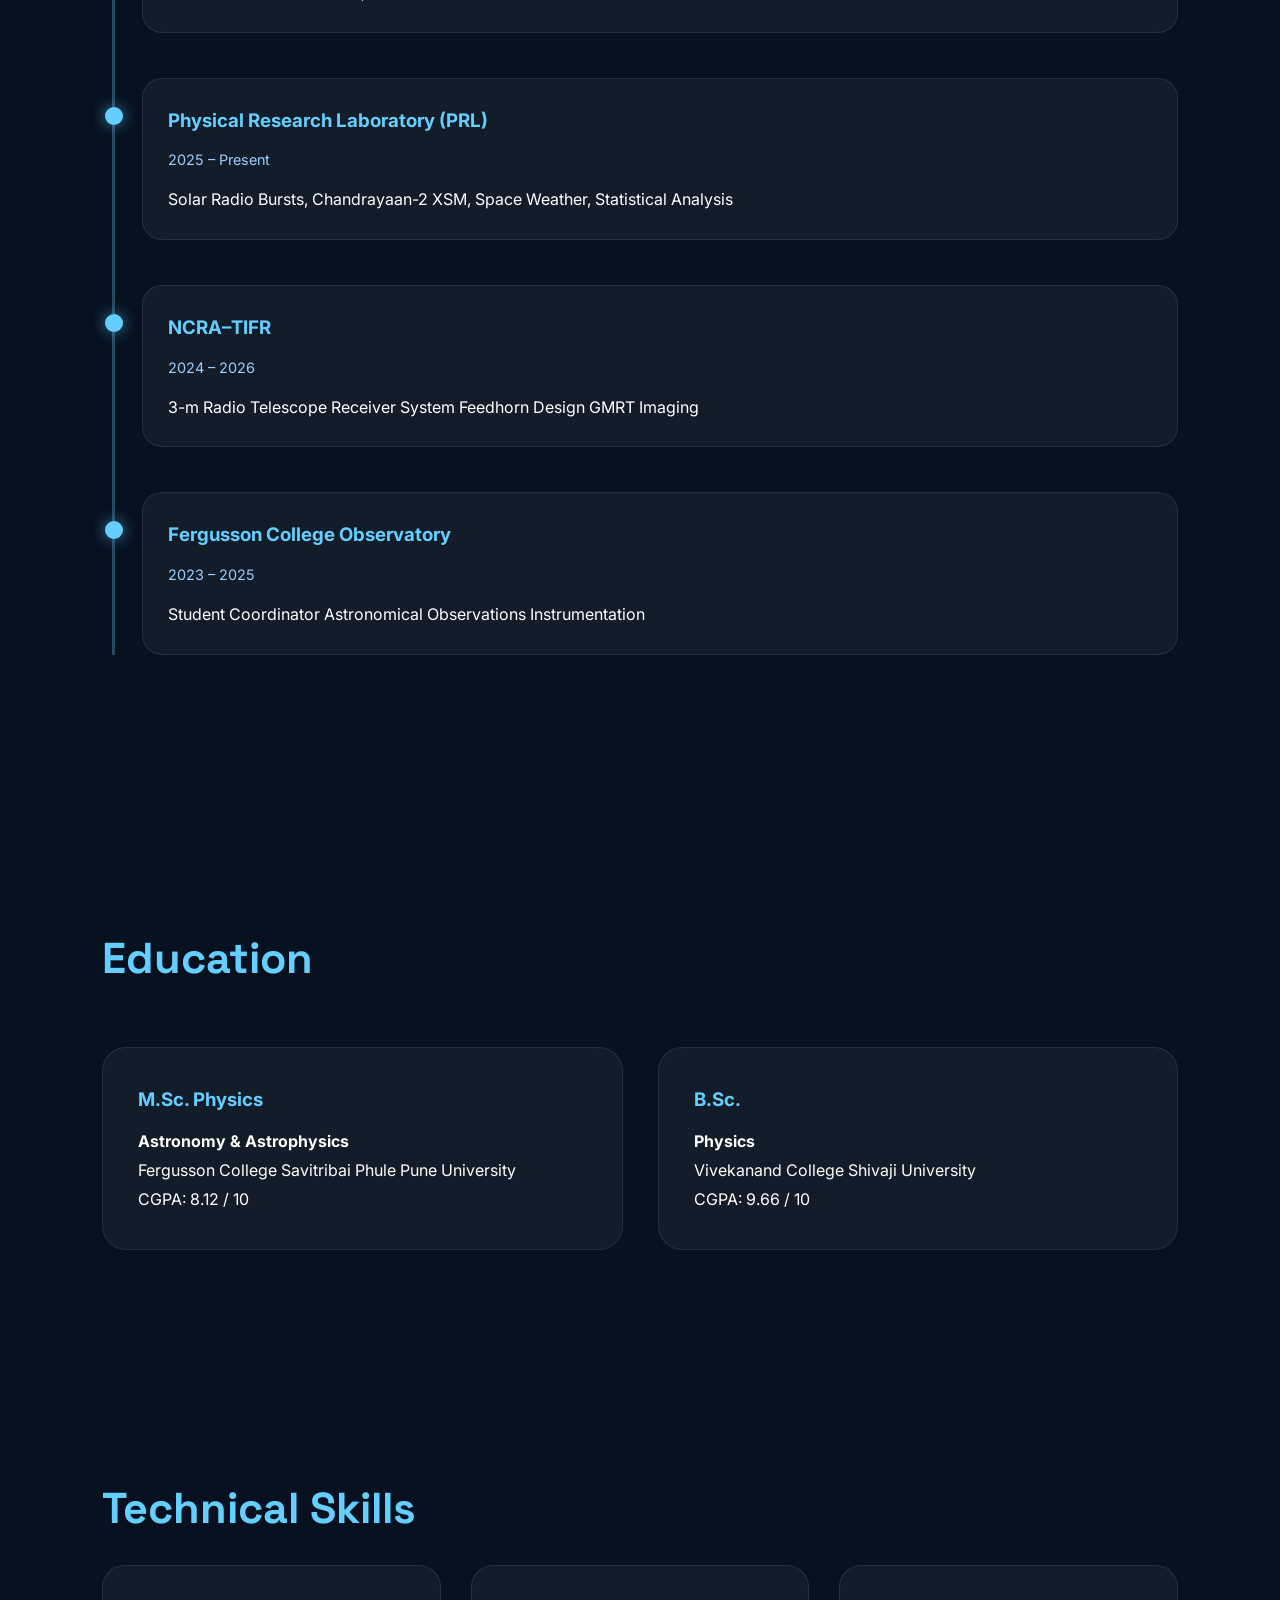
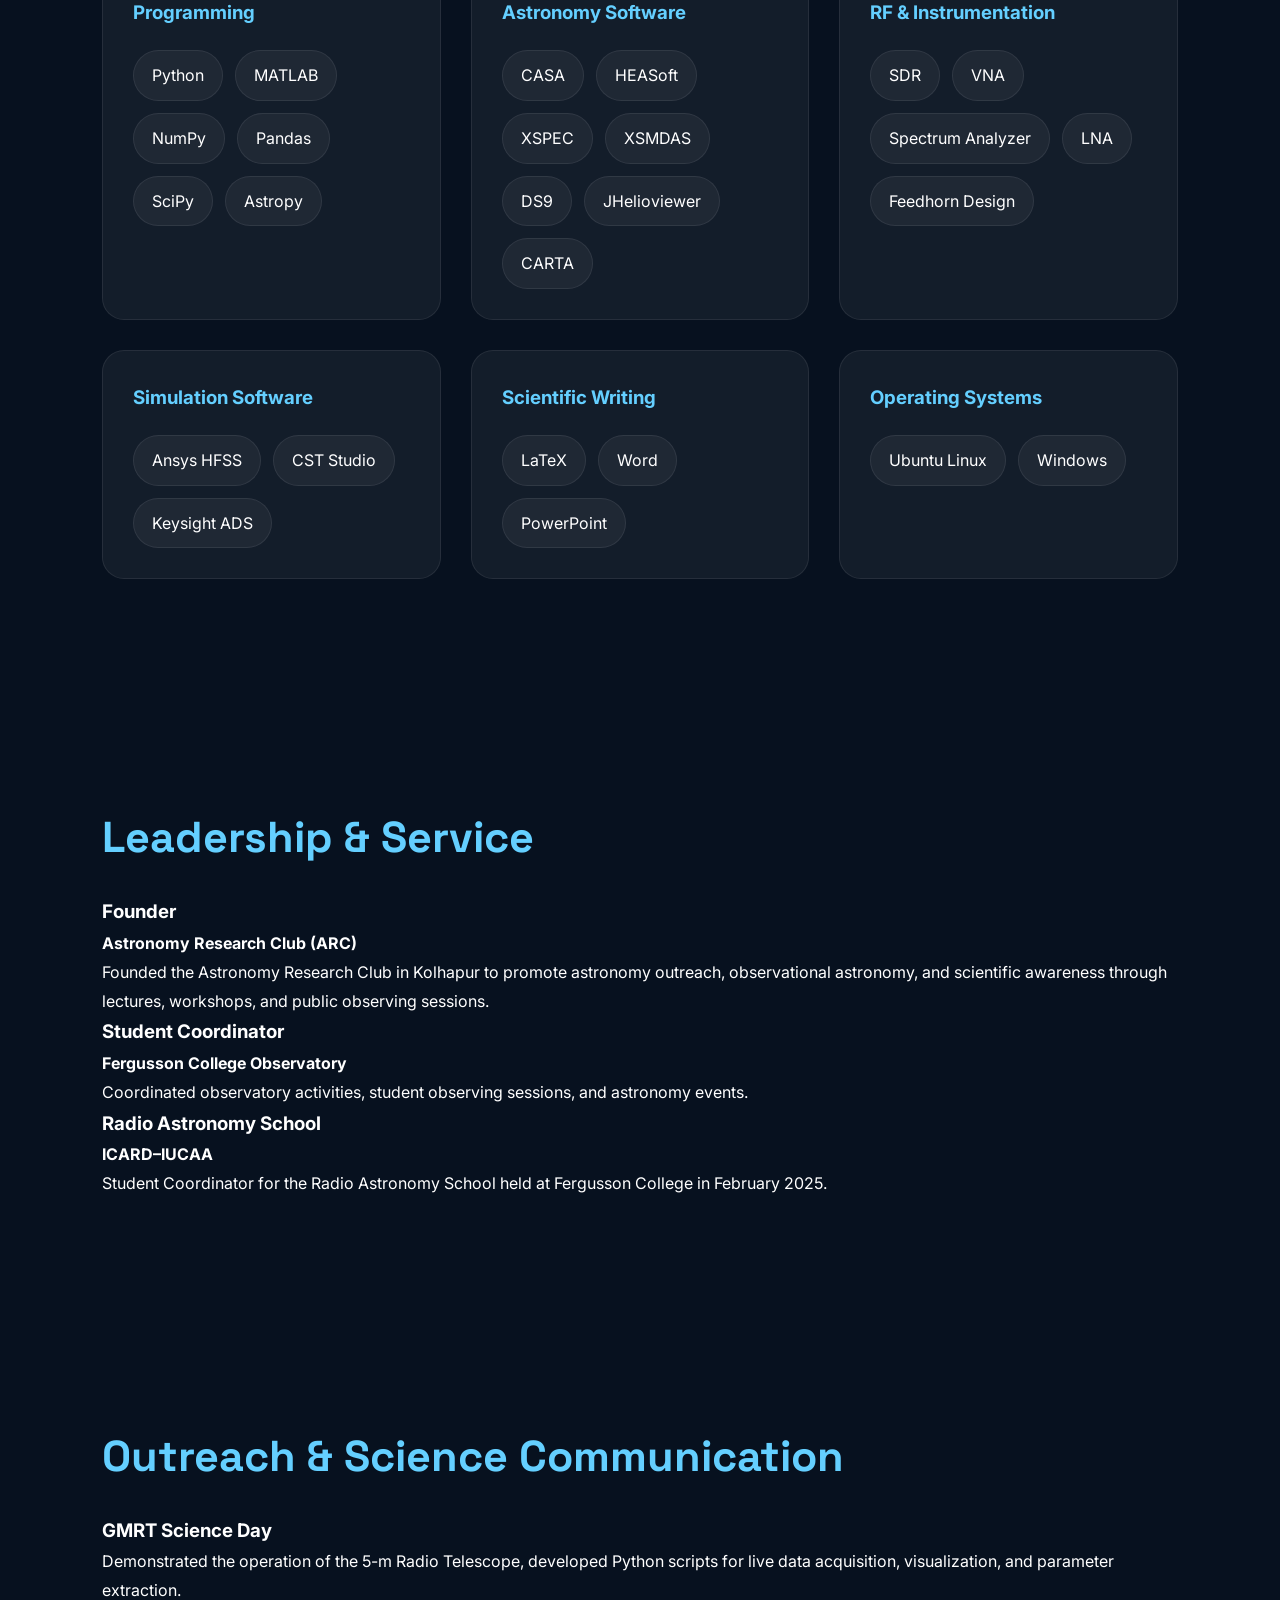
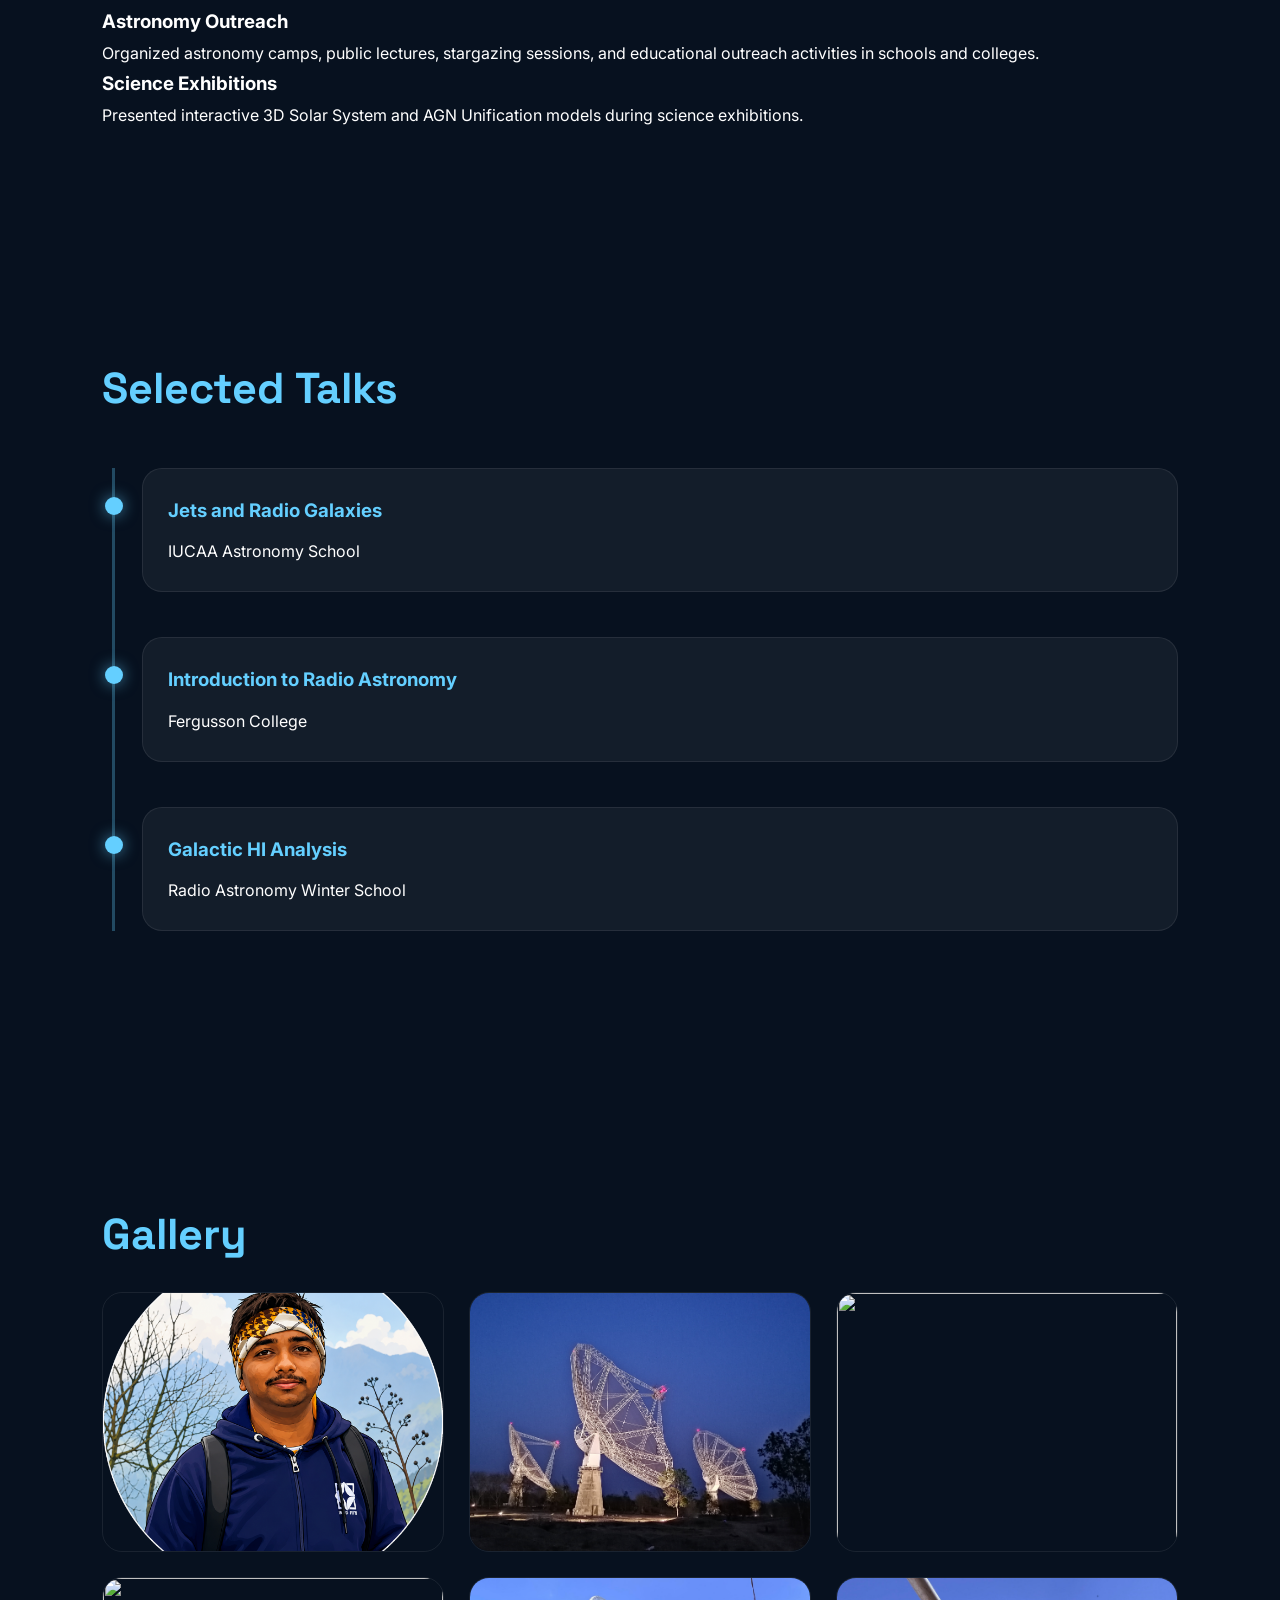
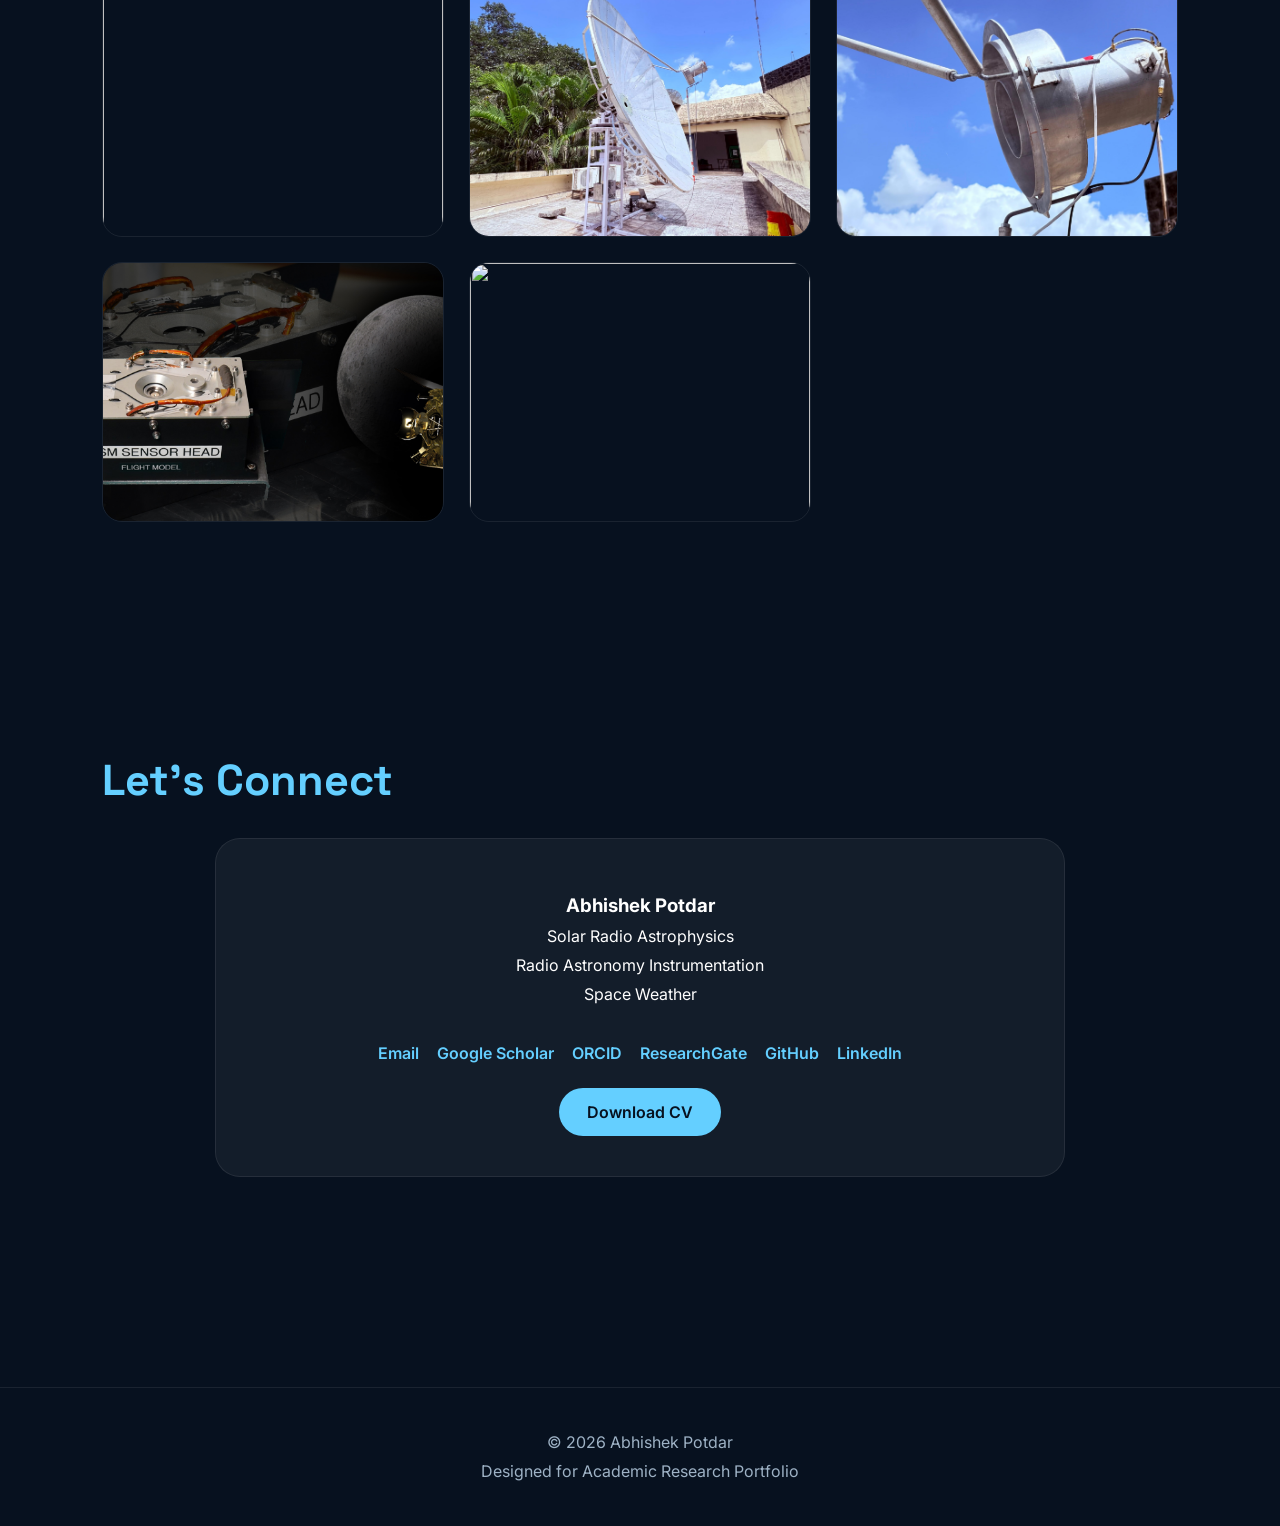
==== commit 40735aaa: "Update index.html" ====
--- a/index.html
+++ b/index.html
@@ -354,12 +354,9 @@
 
 Research using
 
-Chandrayaan-2 XSM
-
-and
-
-Aditya-L1 HEL1OS
-
+Chandrayaan-2 XSM,
+Aditya-L1 HEL1OS,
+GOES, Wind WAVES
 observations.
 
 </p>
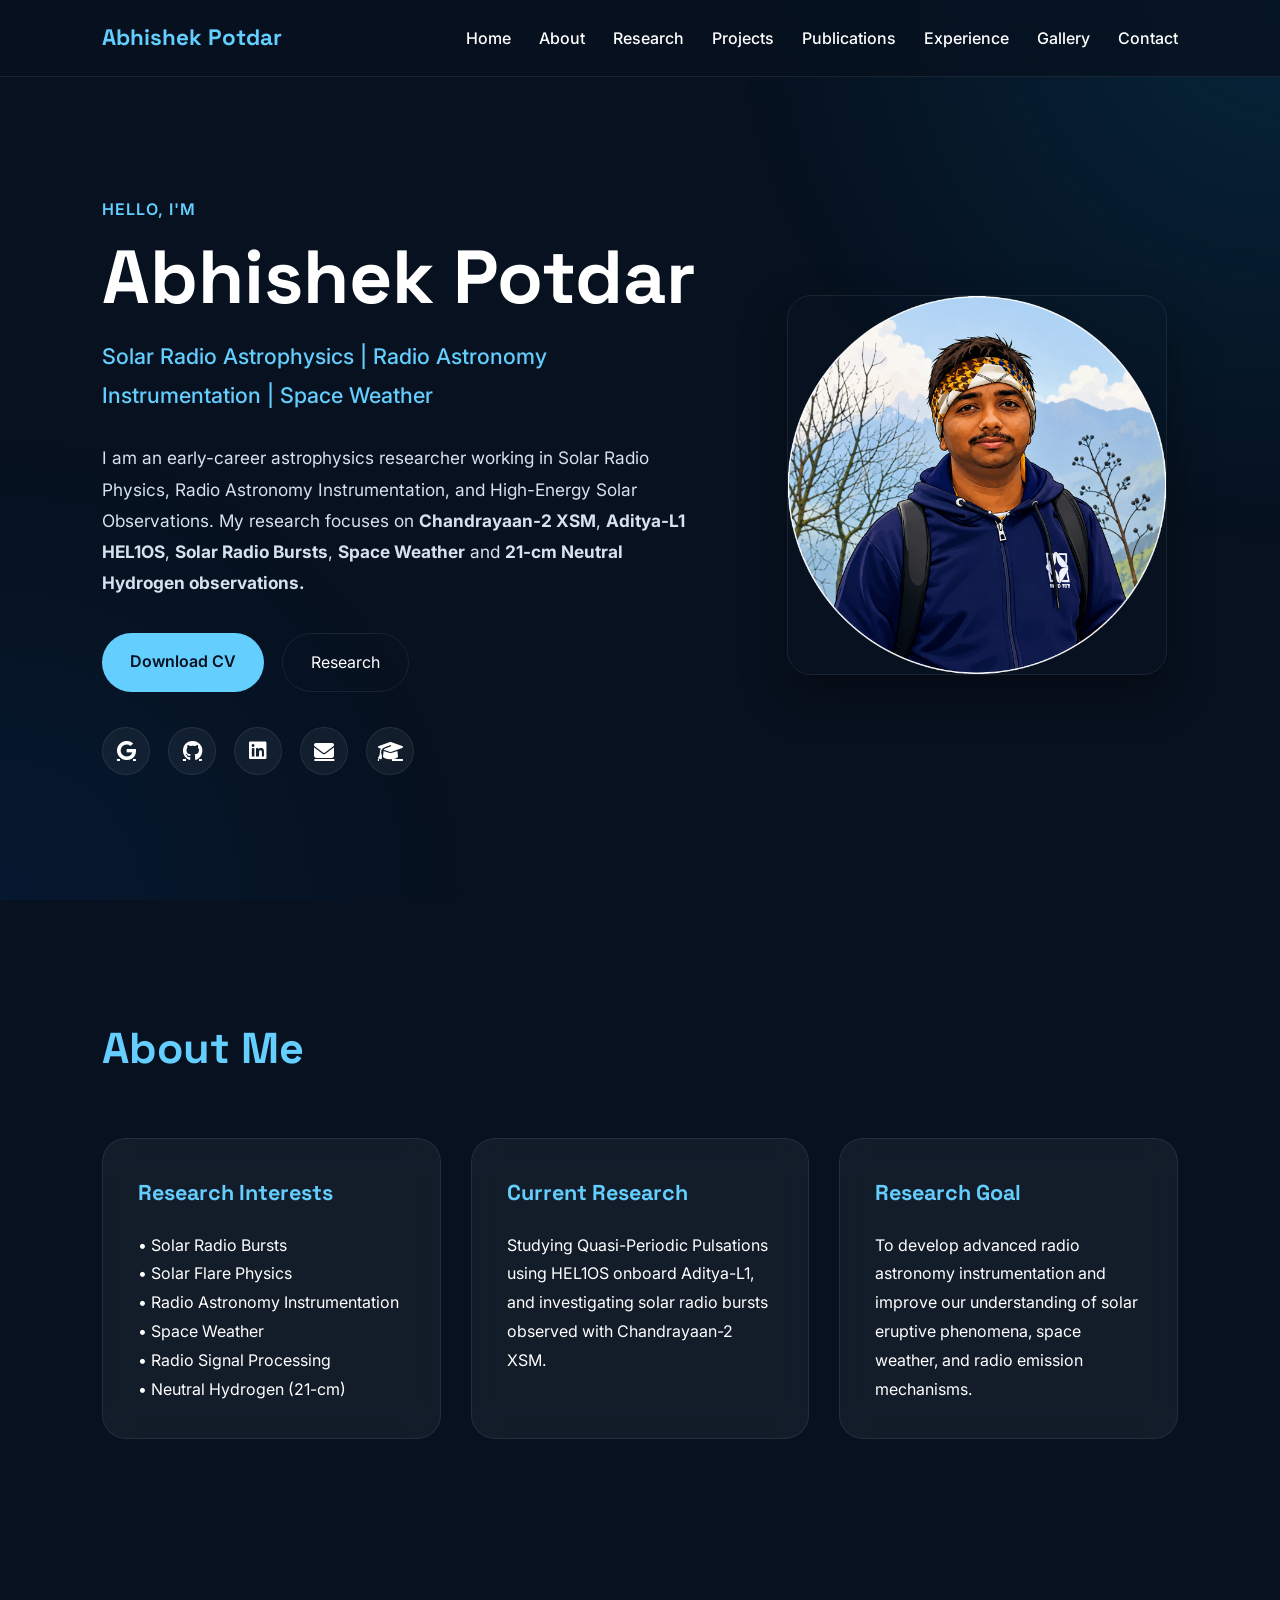
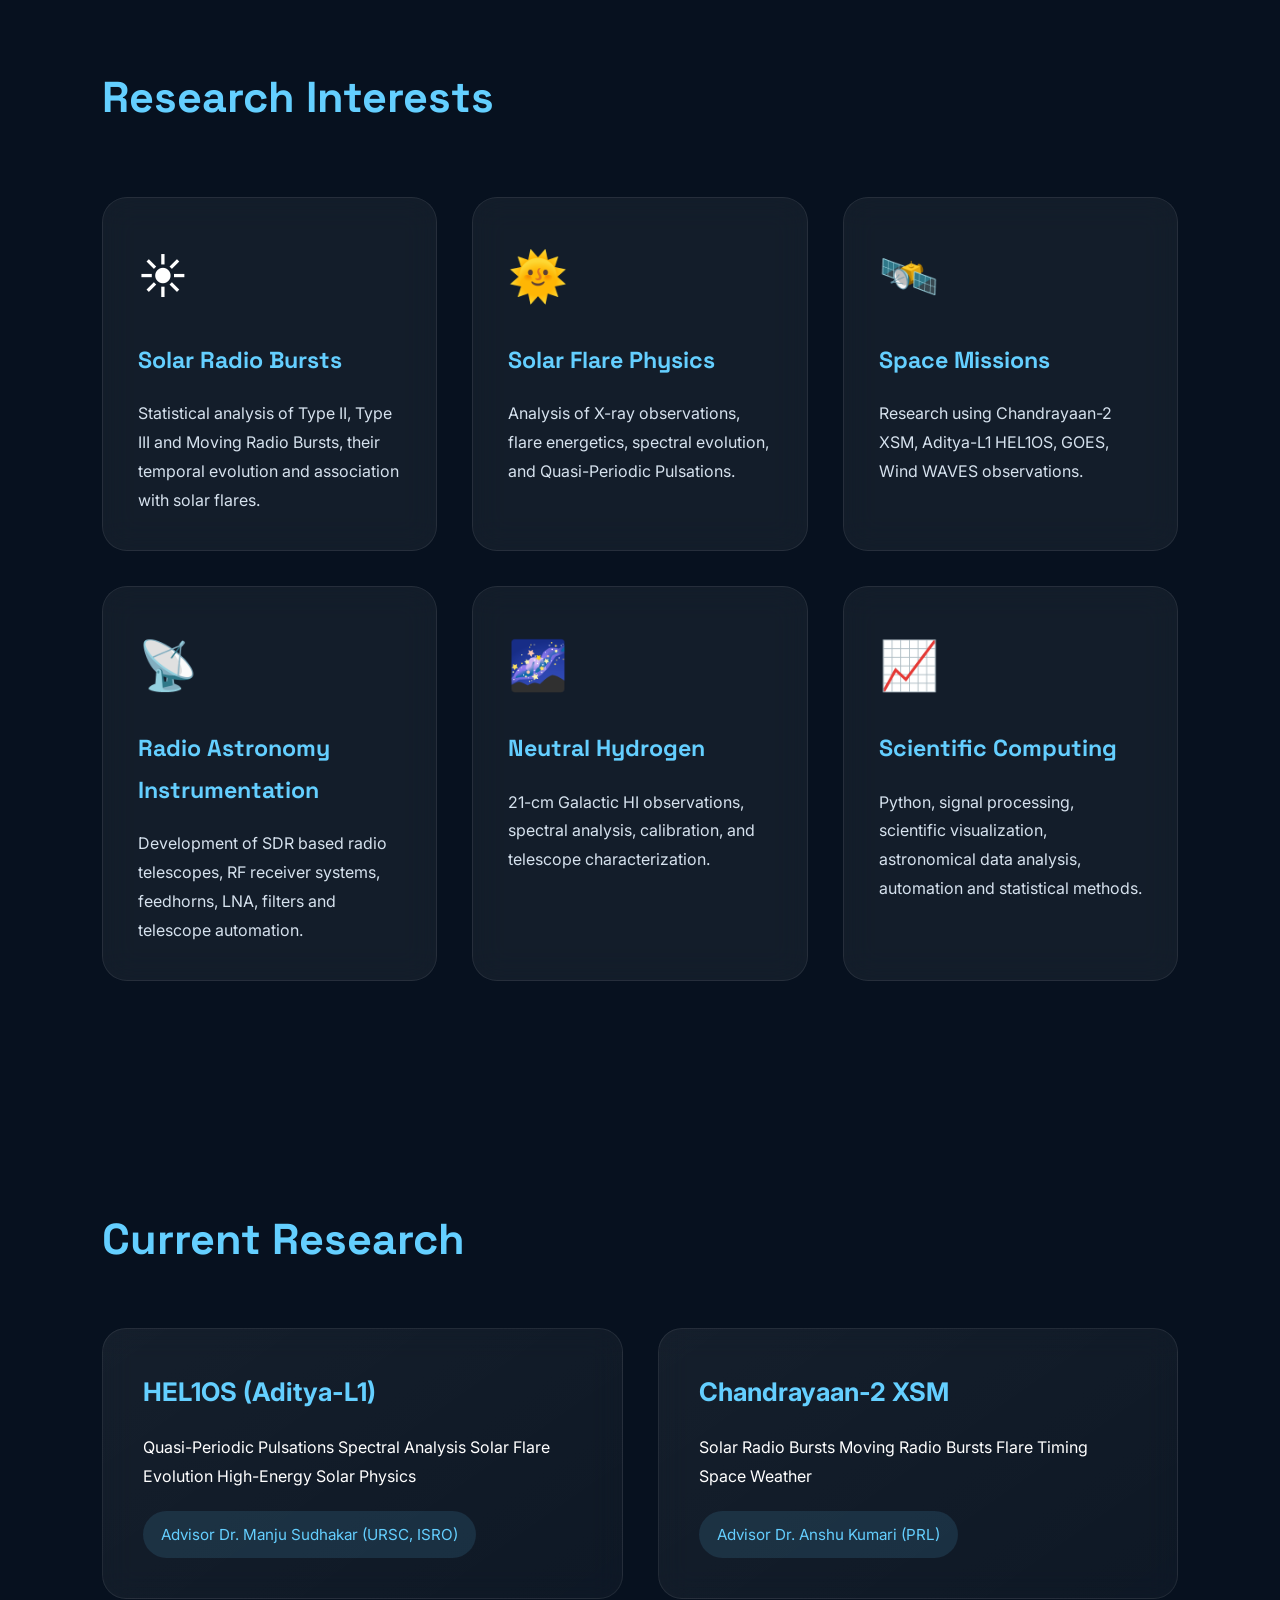
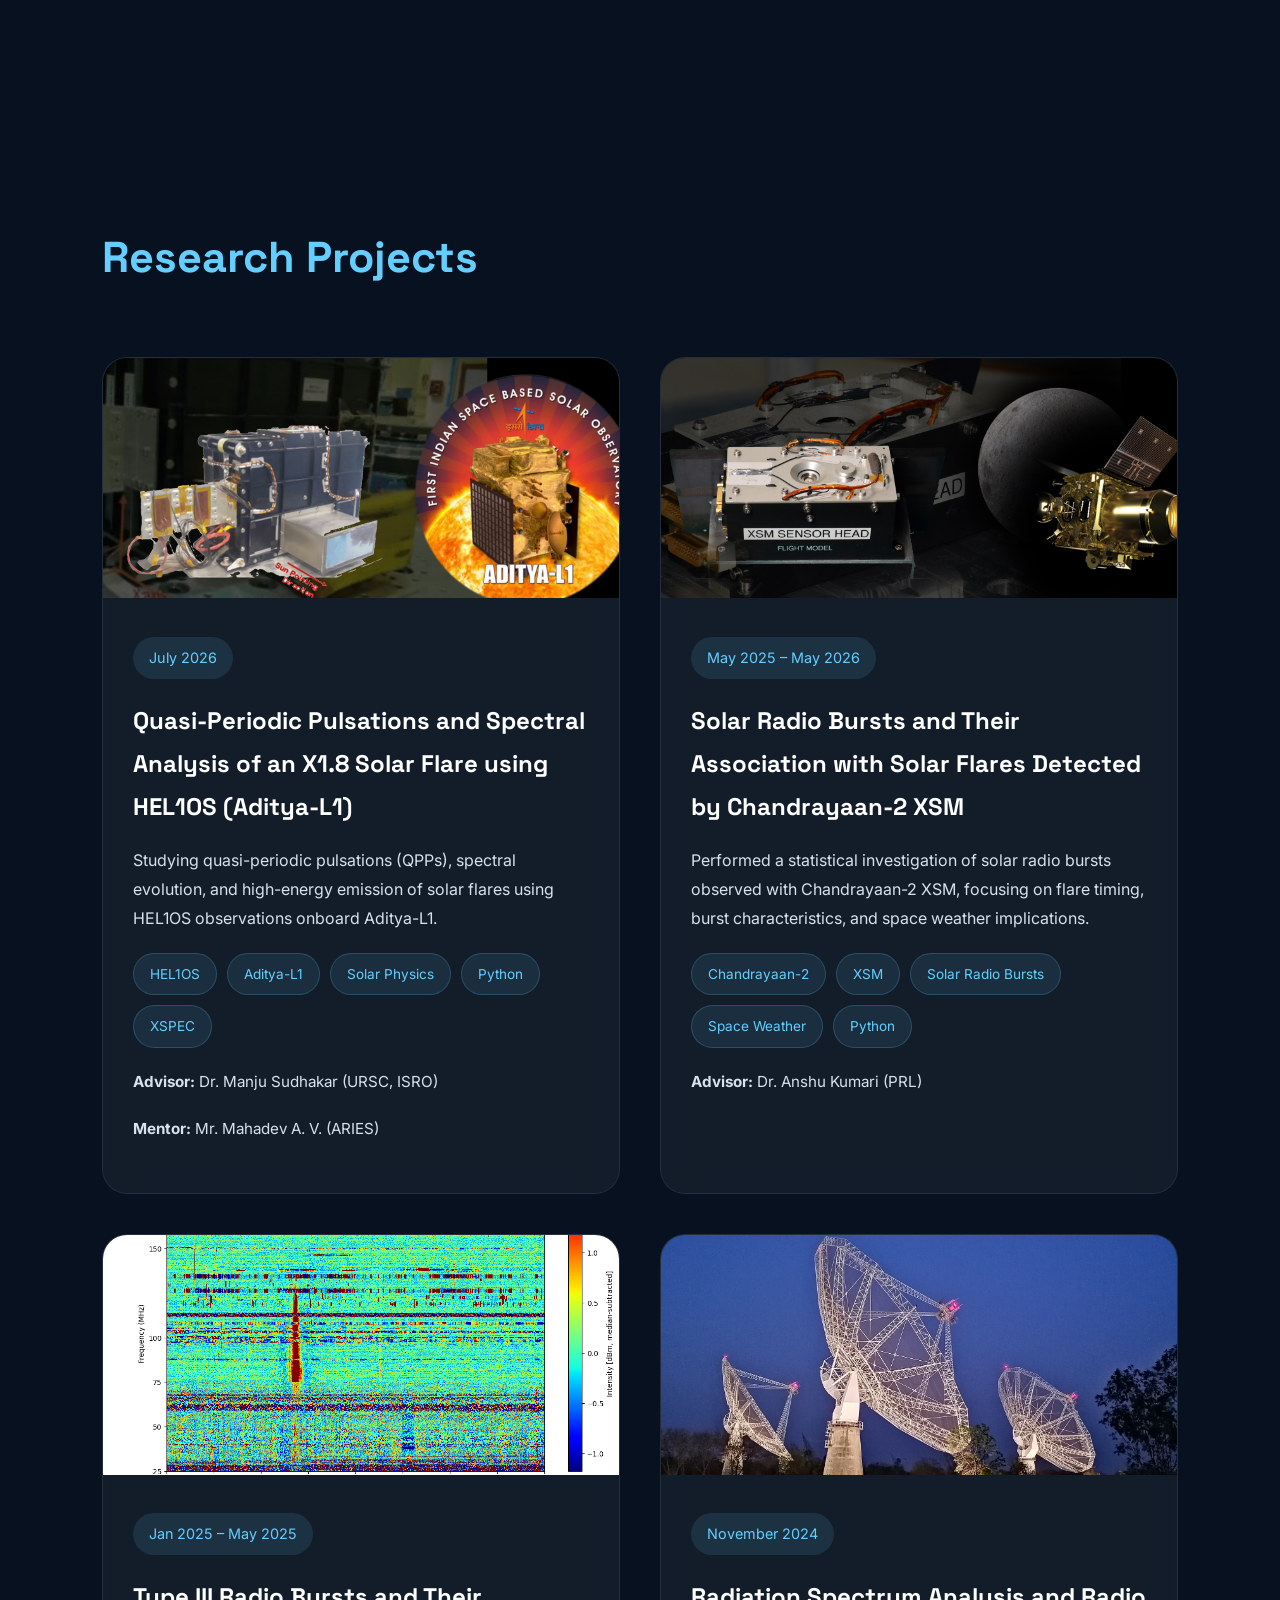
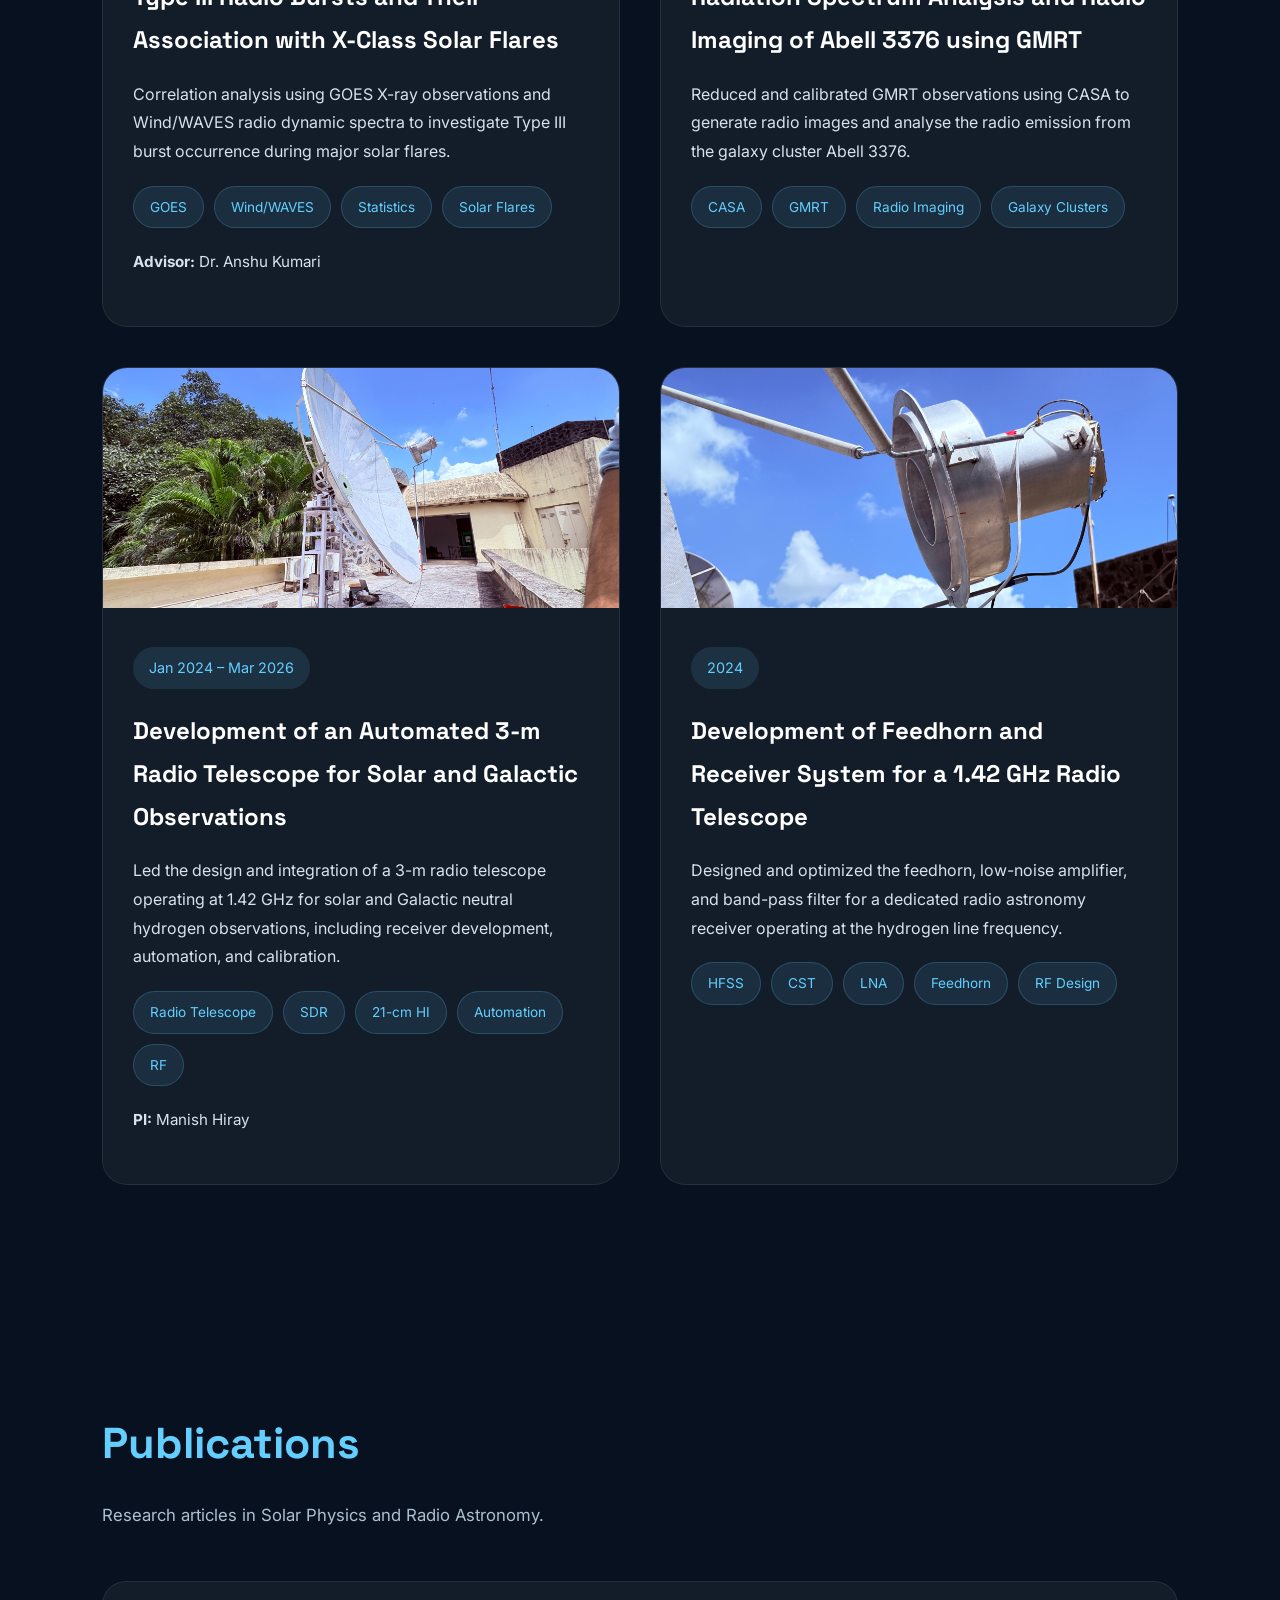
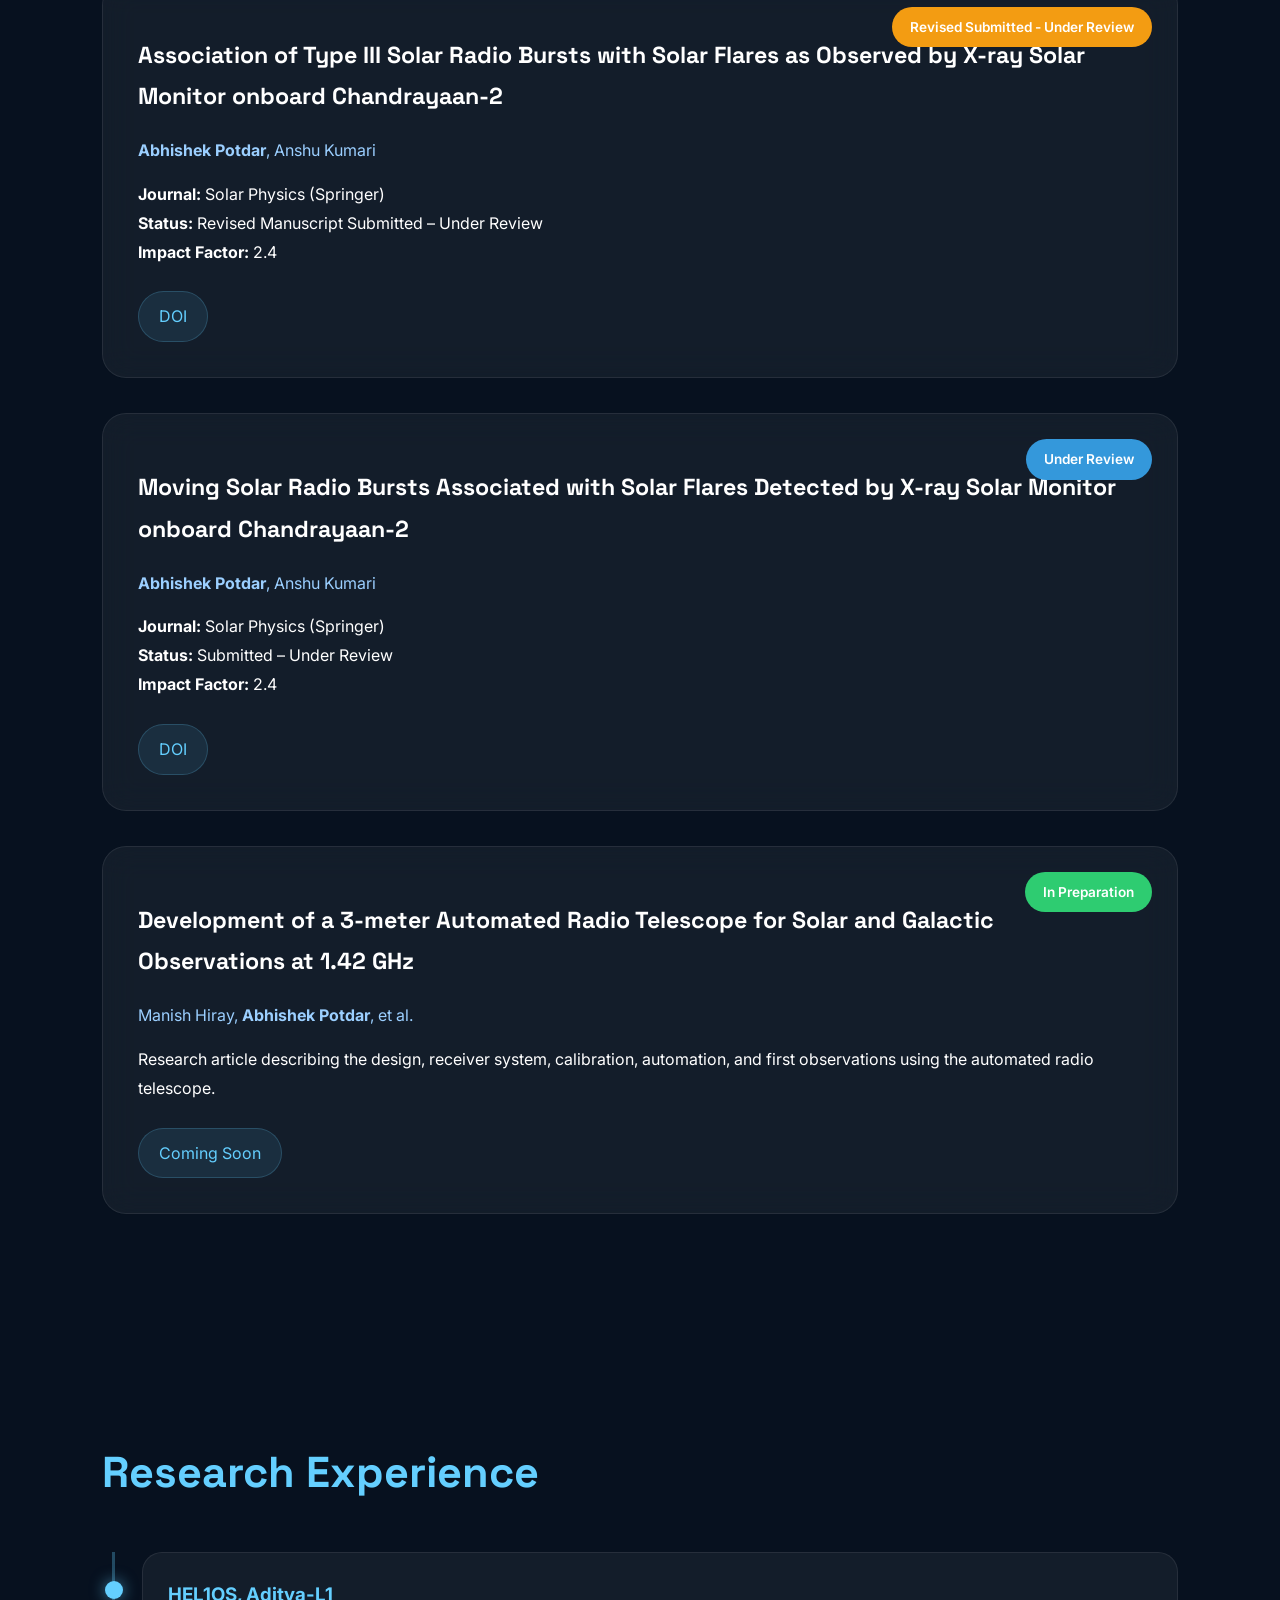
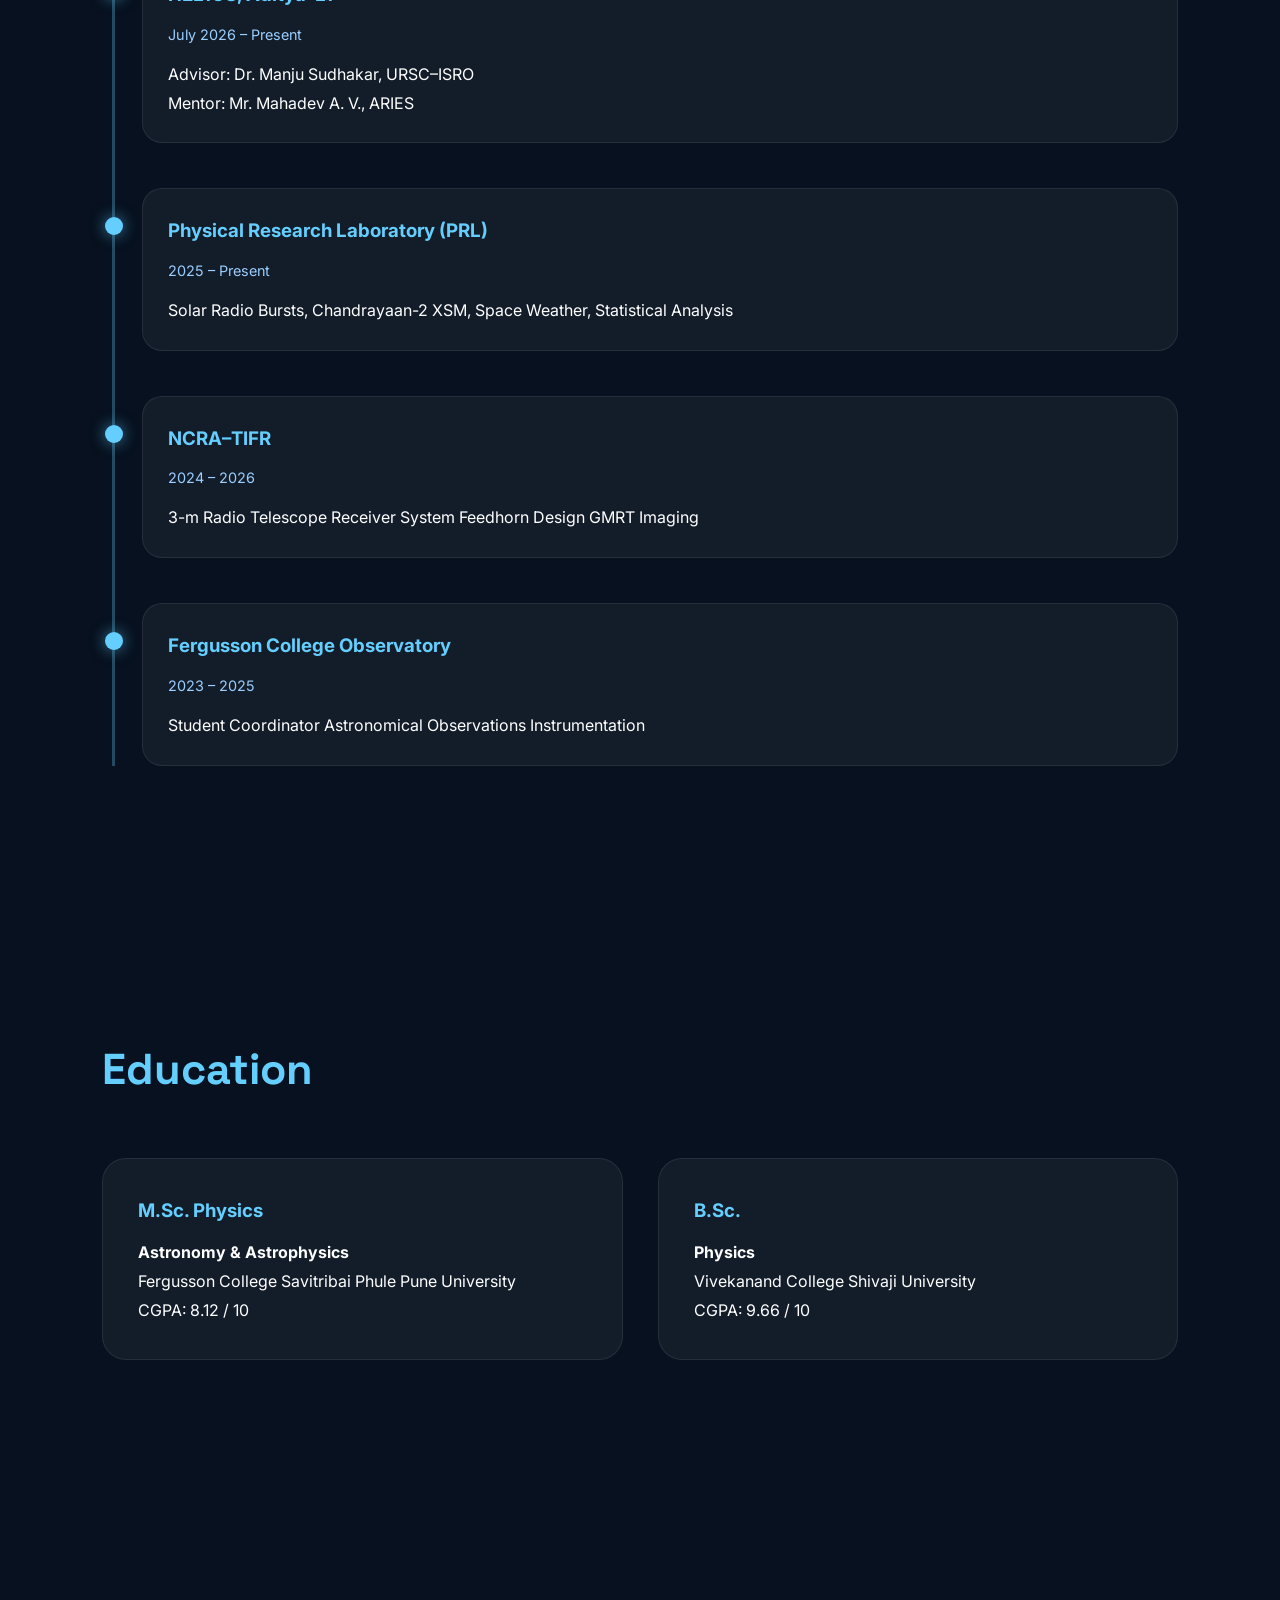
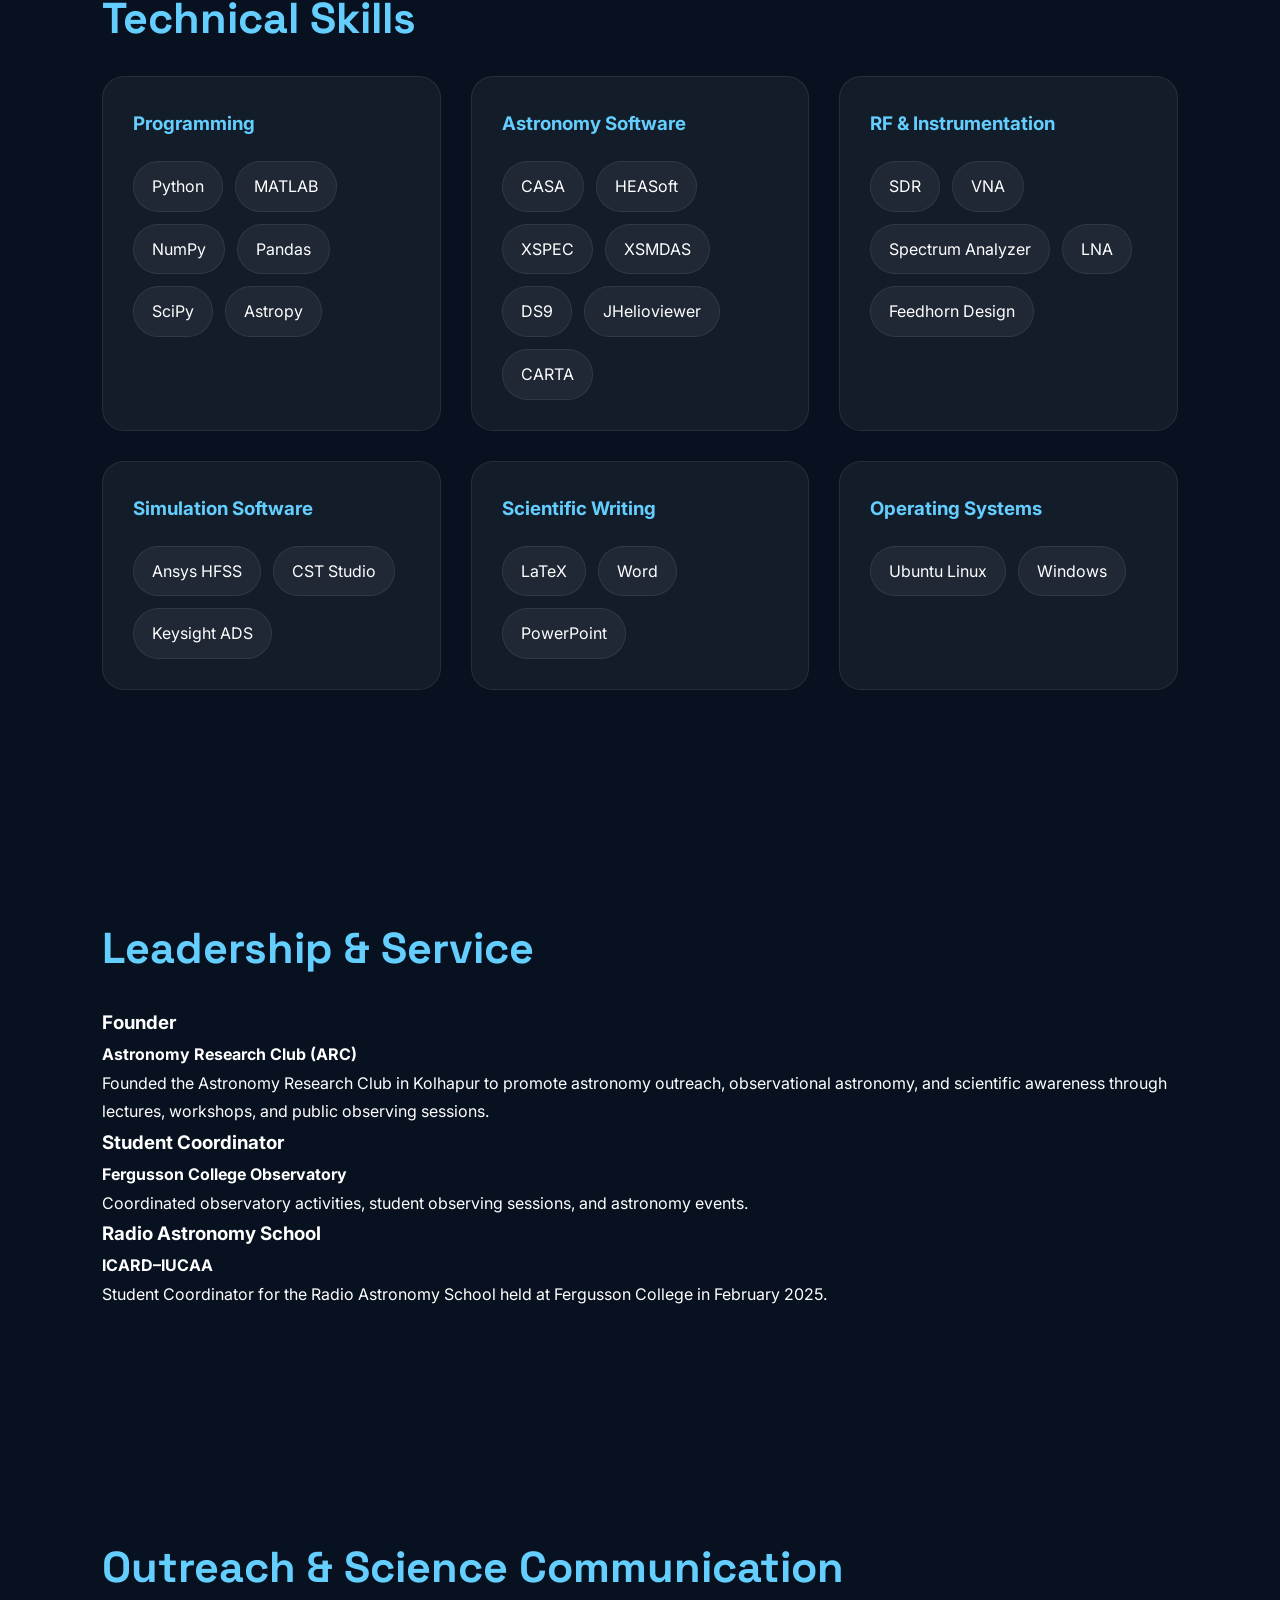
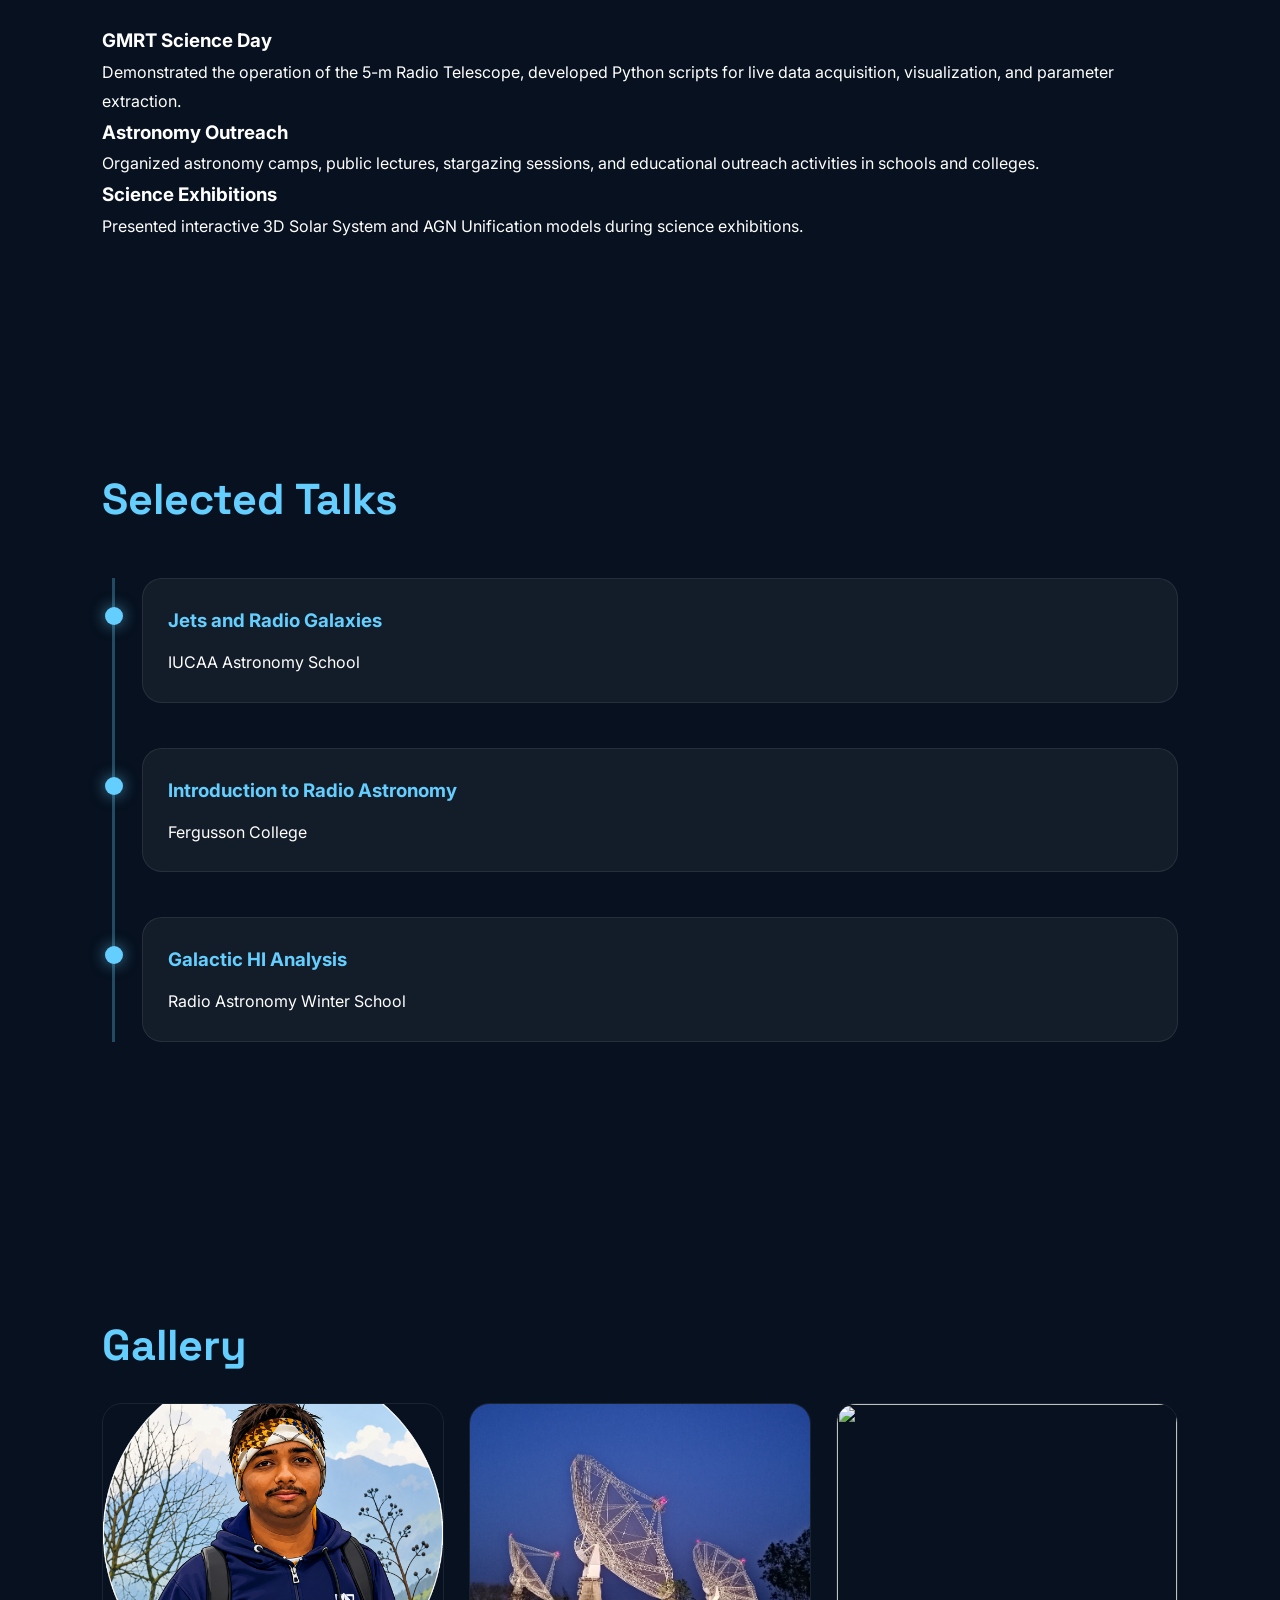
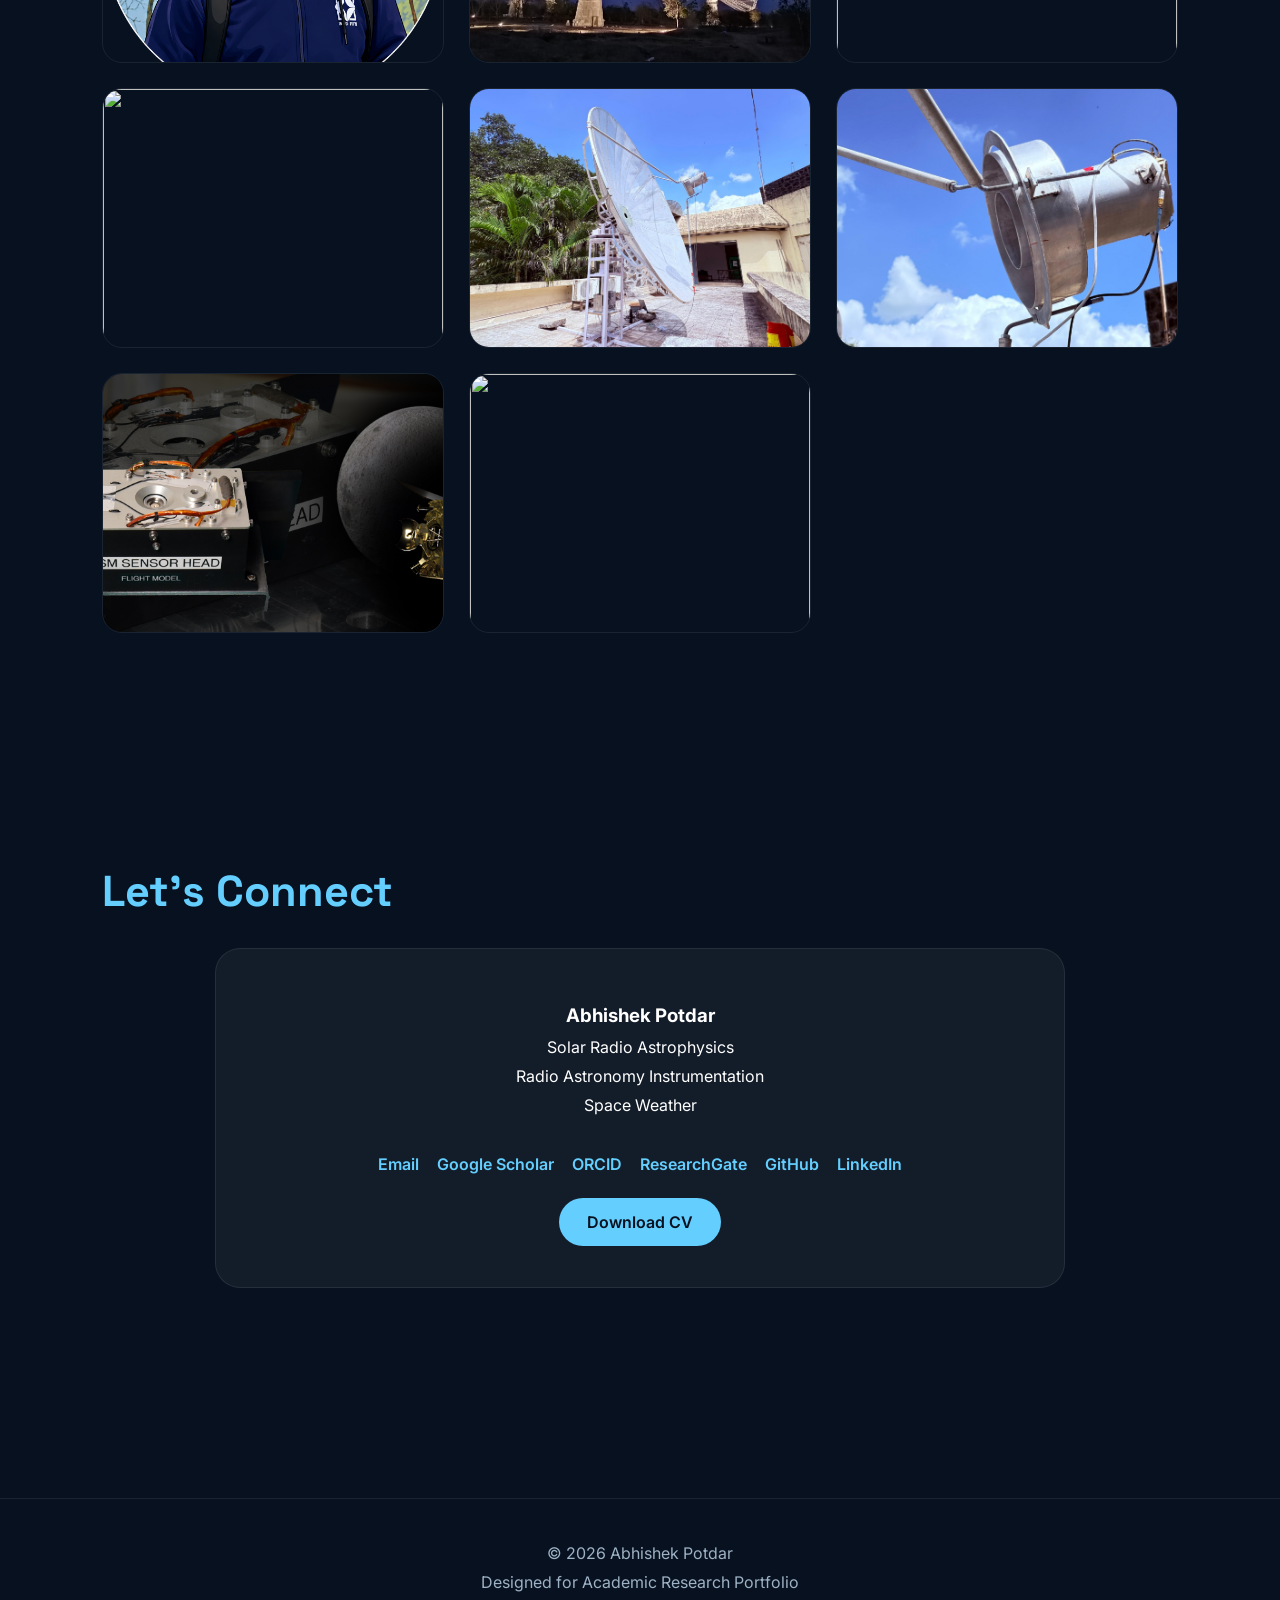
==== commit 115fe2b9: "Update index.html" ====
--- a/index.html
+++ b/index.html
@@ -910,6 +910,11 @@
 
             <p><b>Impact Factor:</b> 2.4</p>
 
+             <div class="publication-links">
+                <a href="https://doi.org/10.21203/rs.3.rs-10519508/v1" target="_blank">
+                    DOI
+                </a>
+
             </div>
 
         </div>
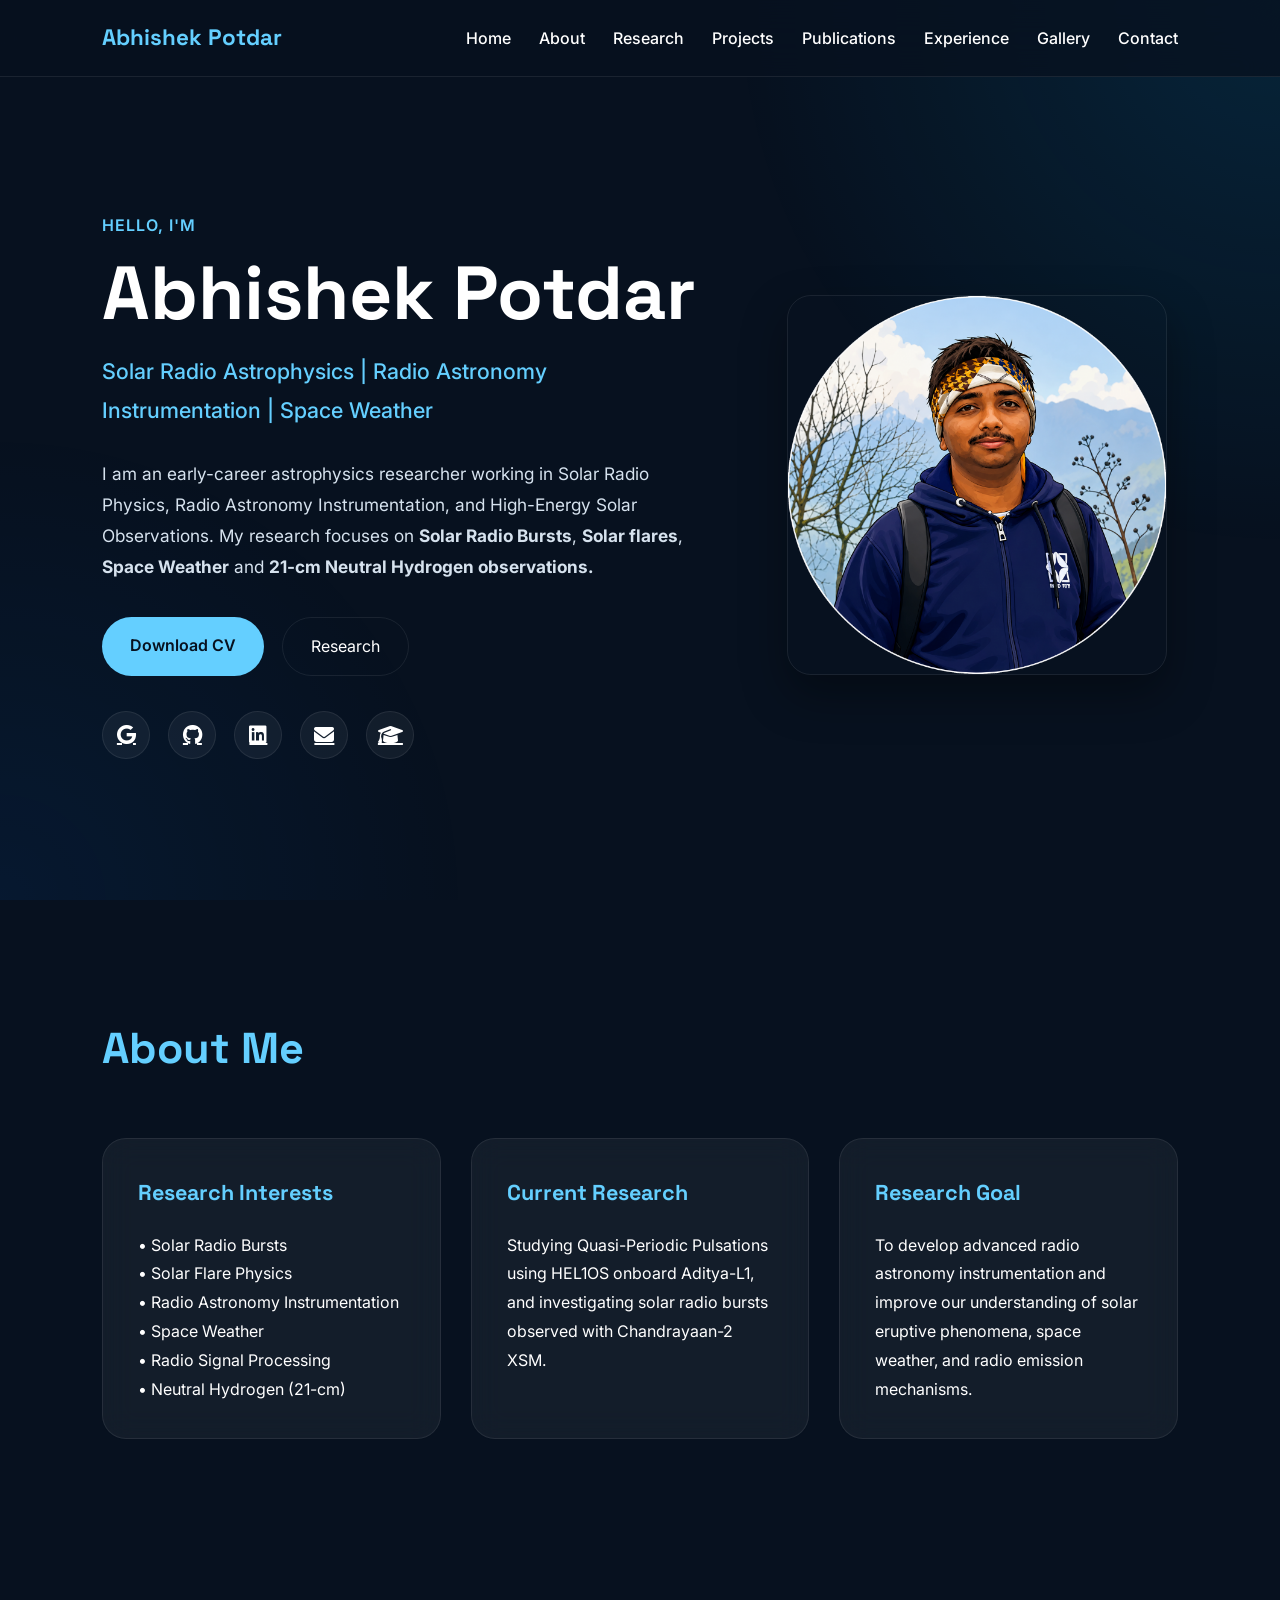
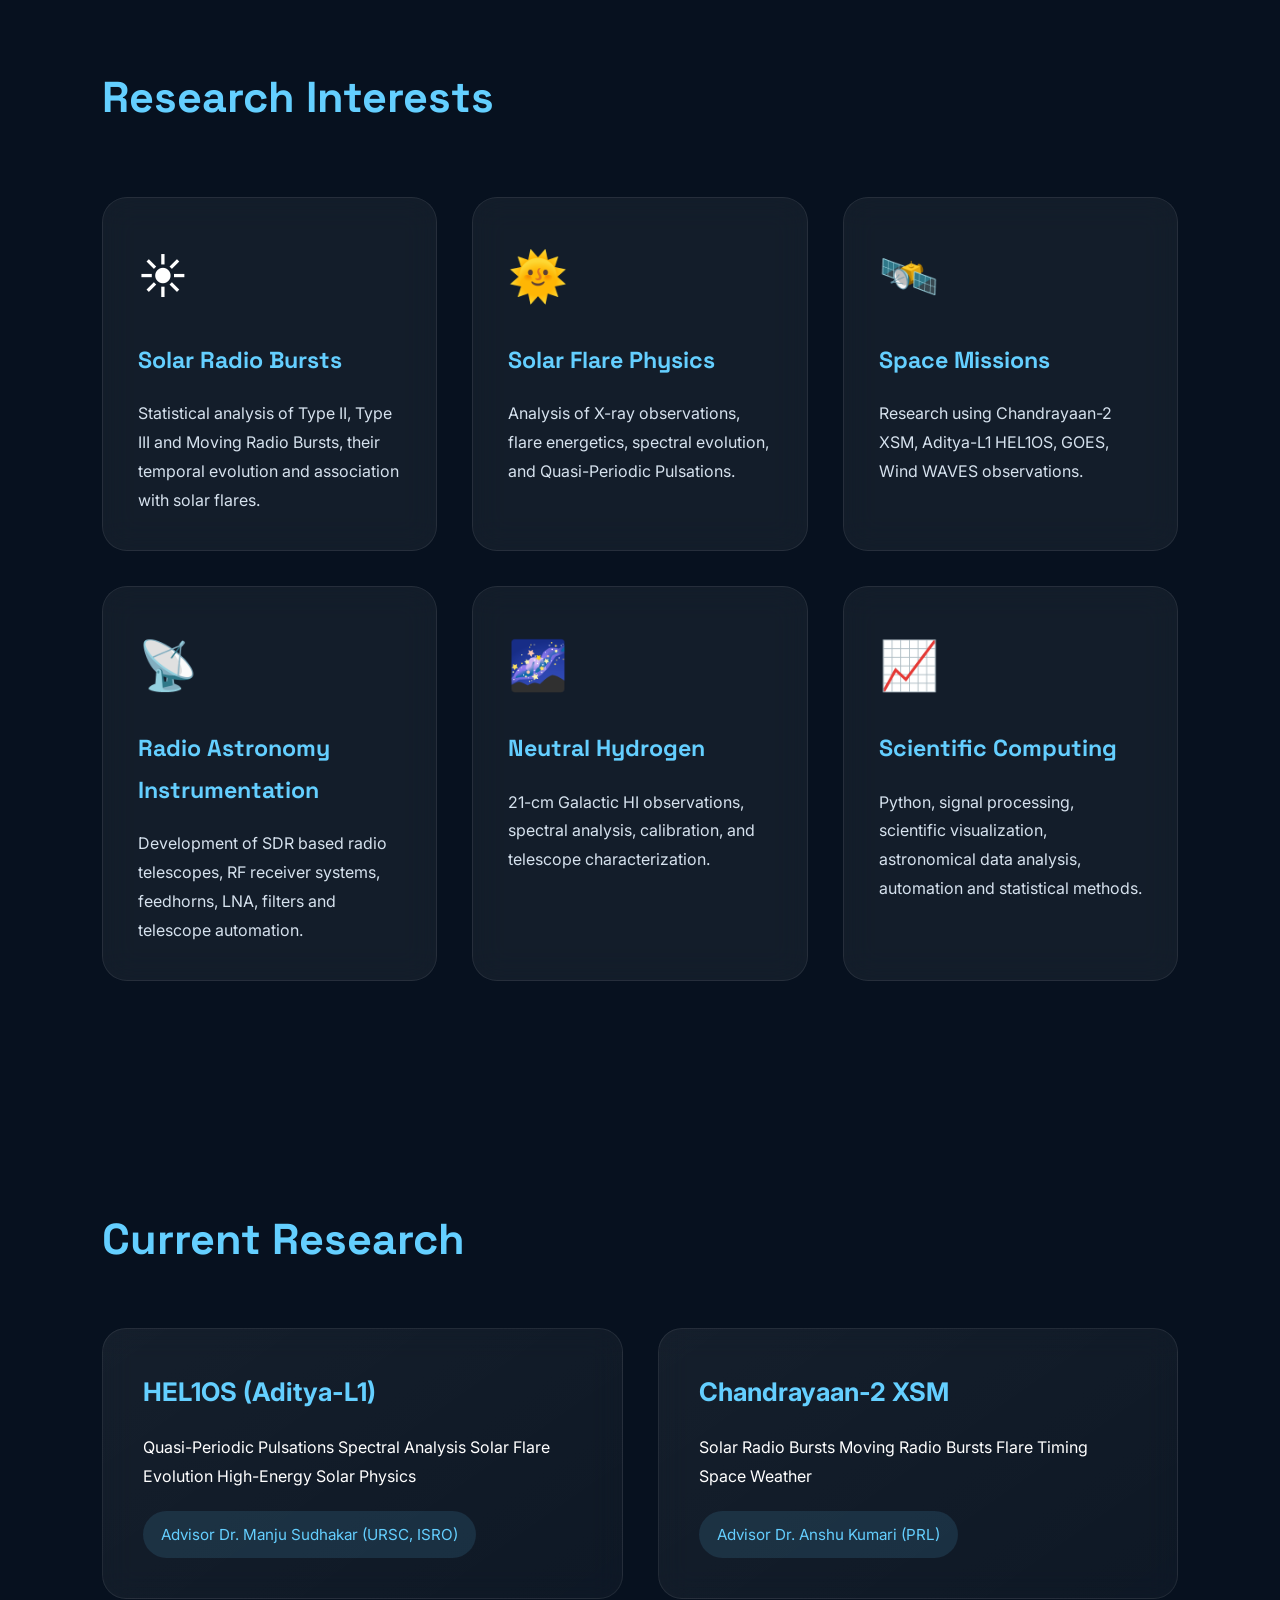
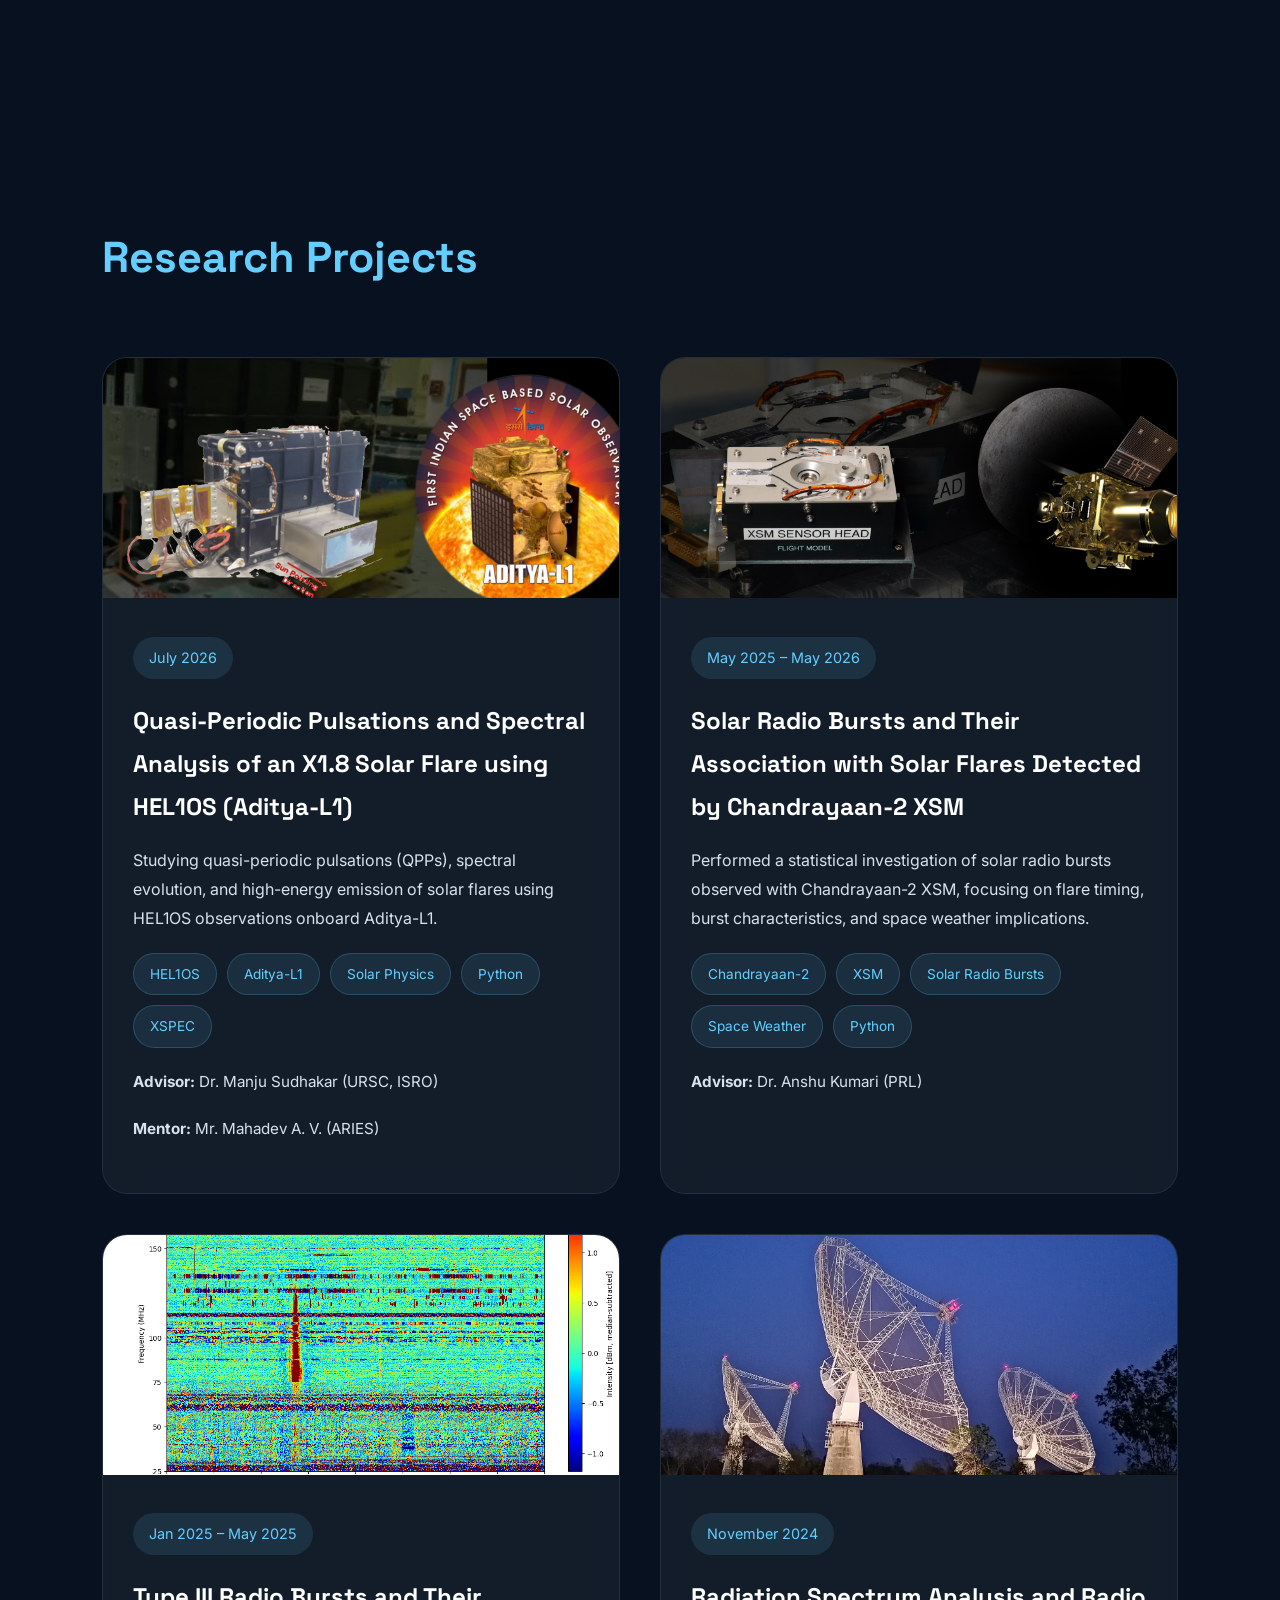
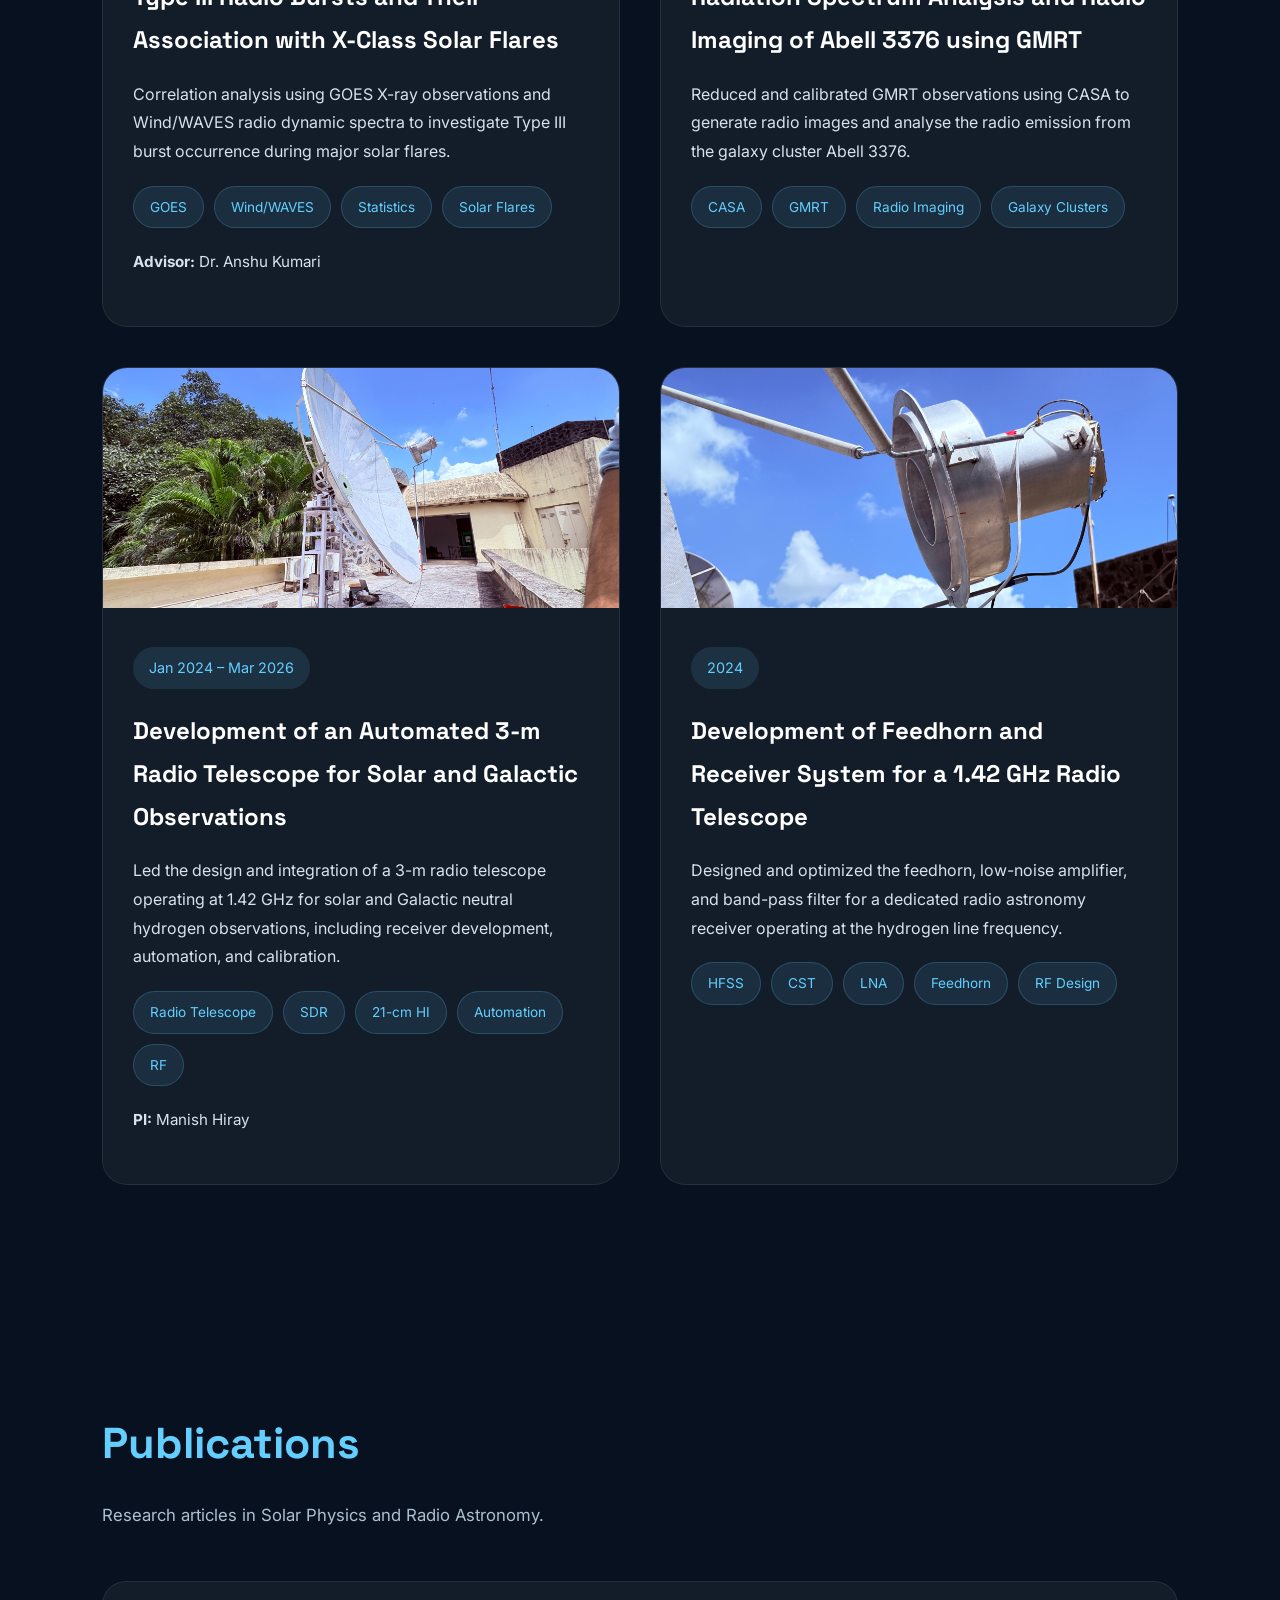
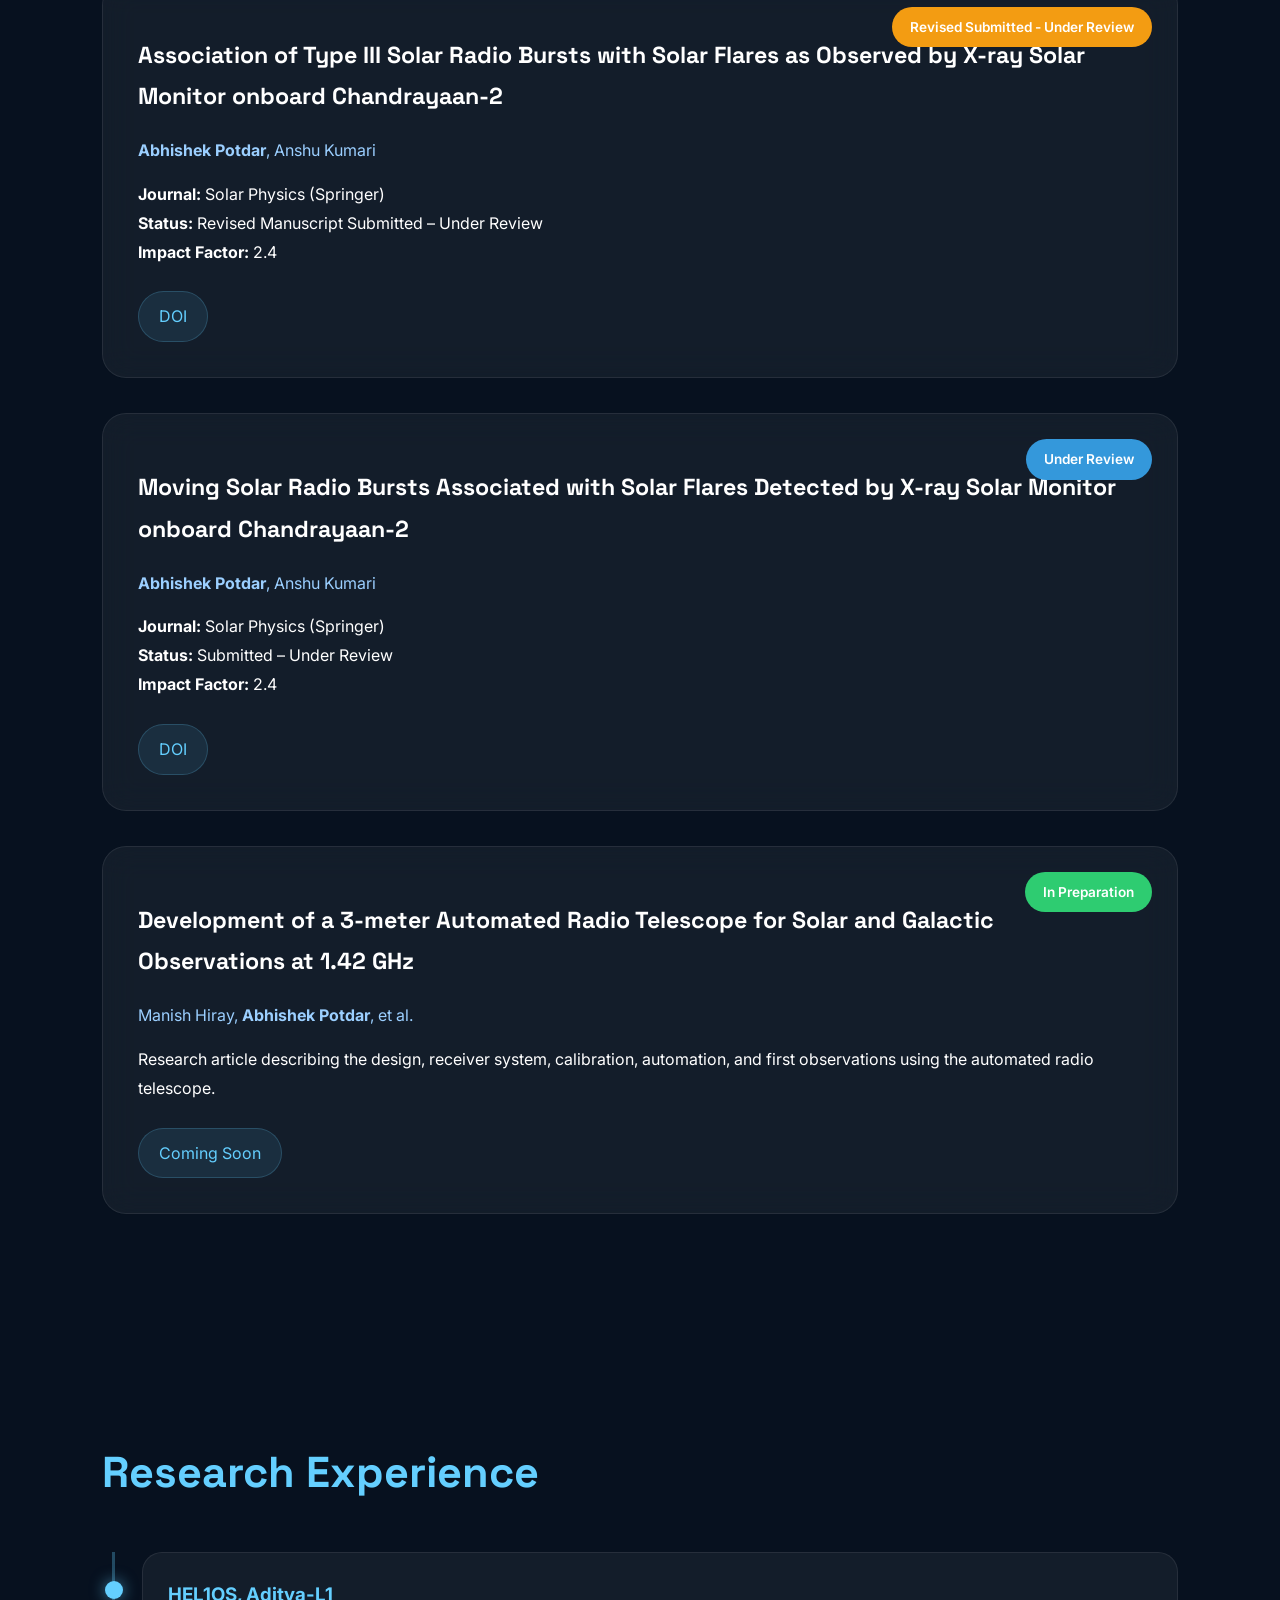
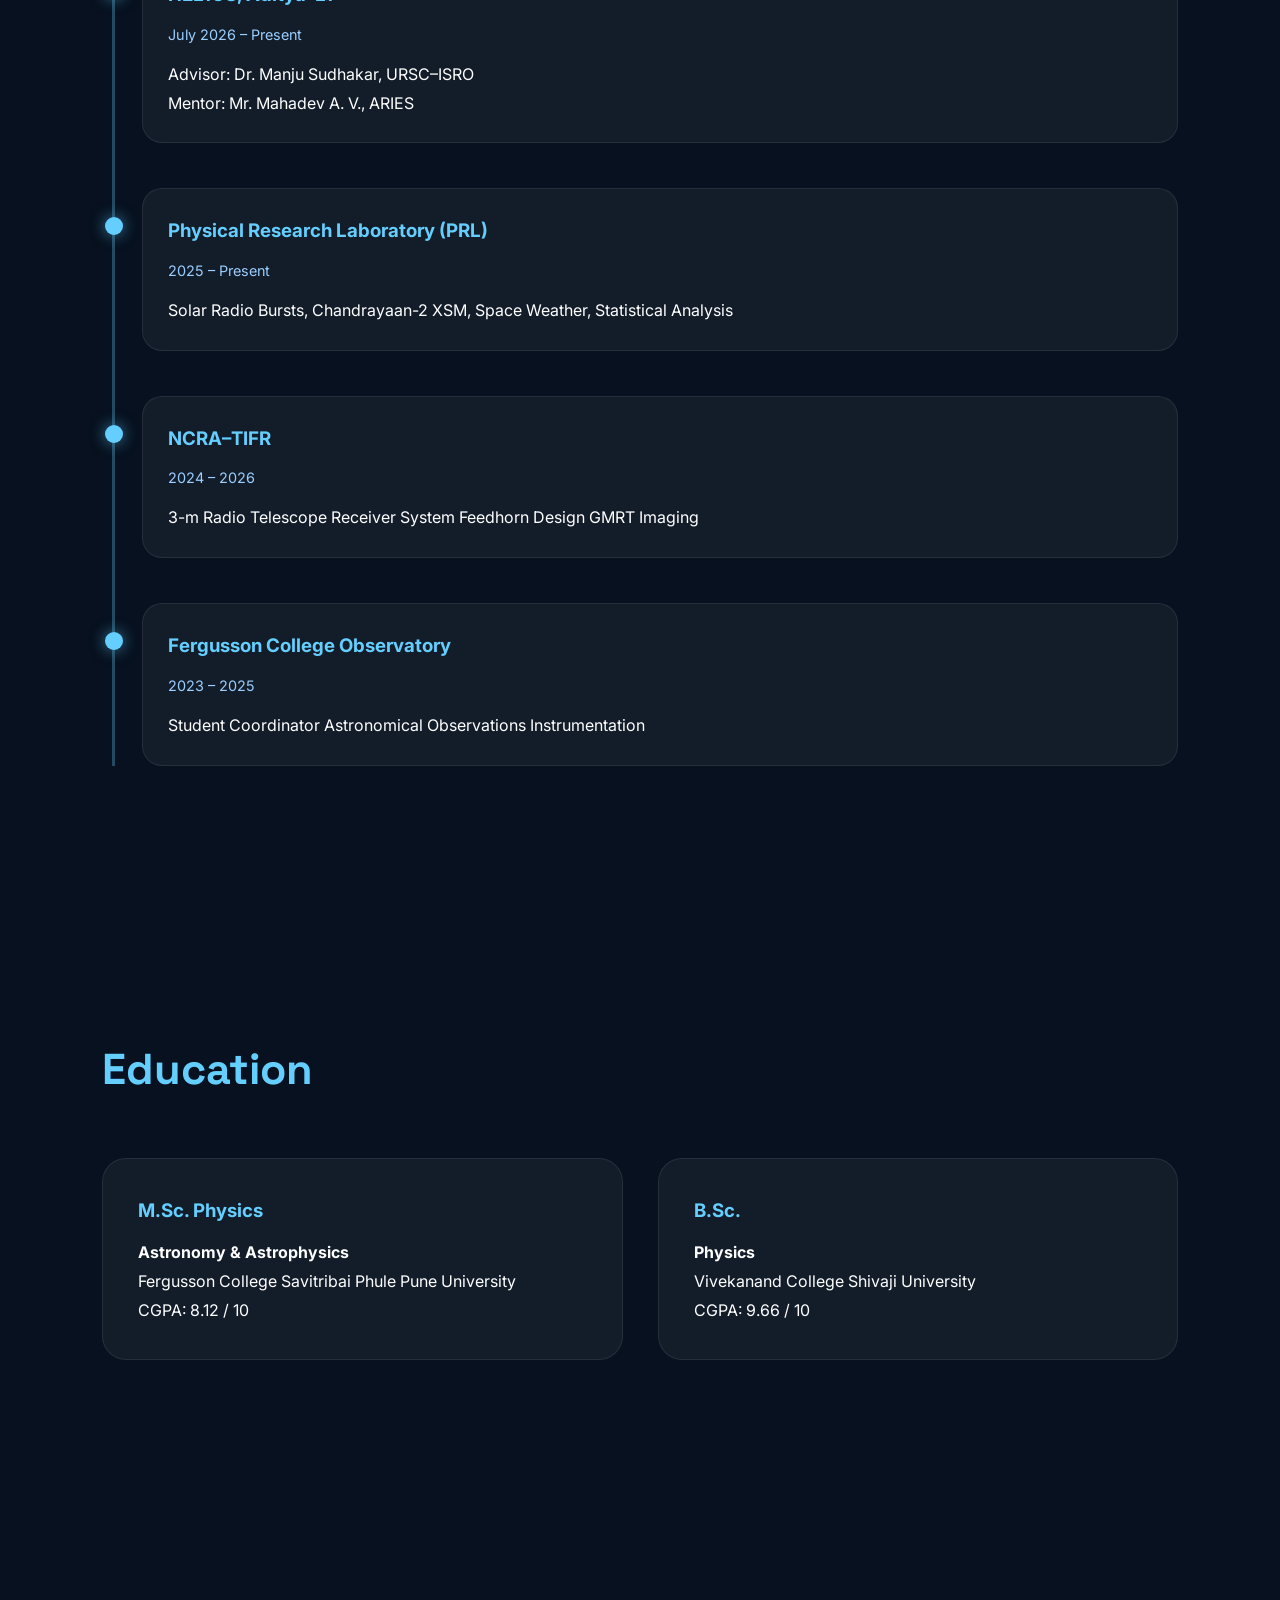
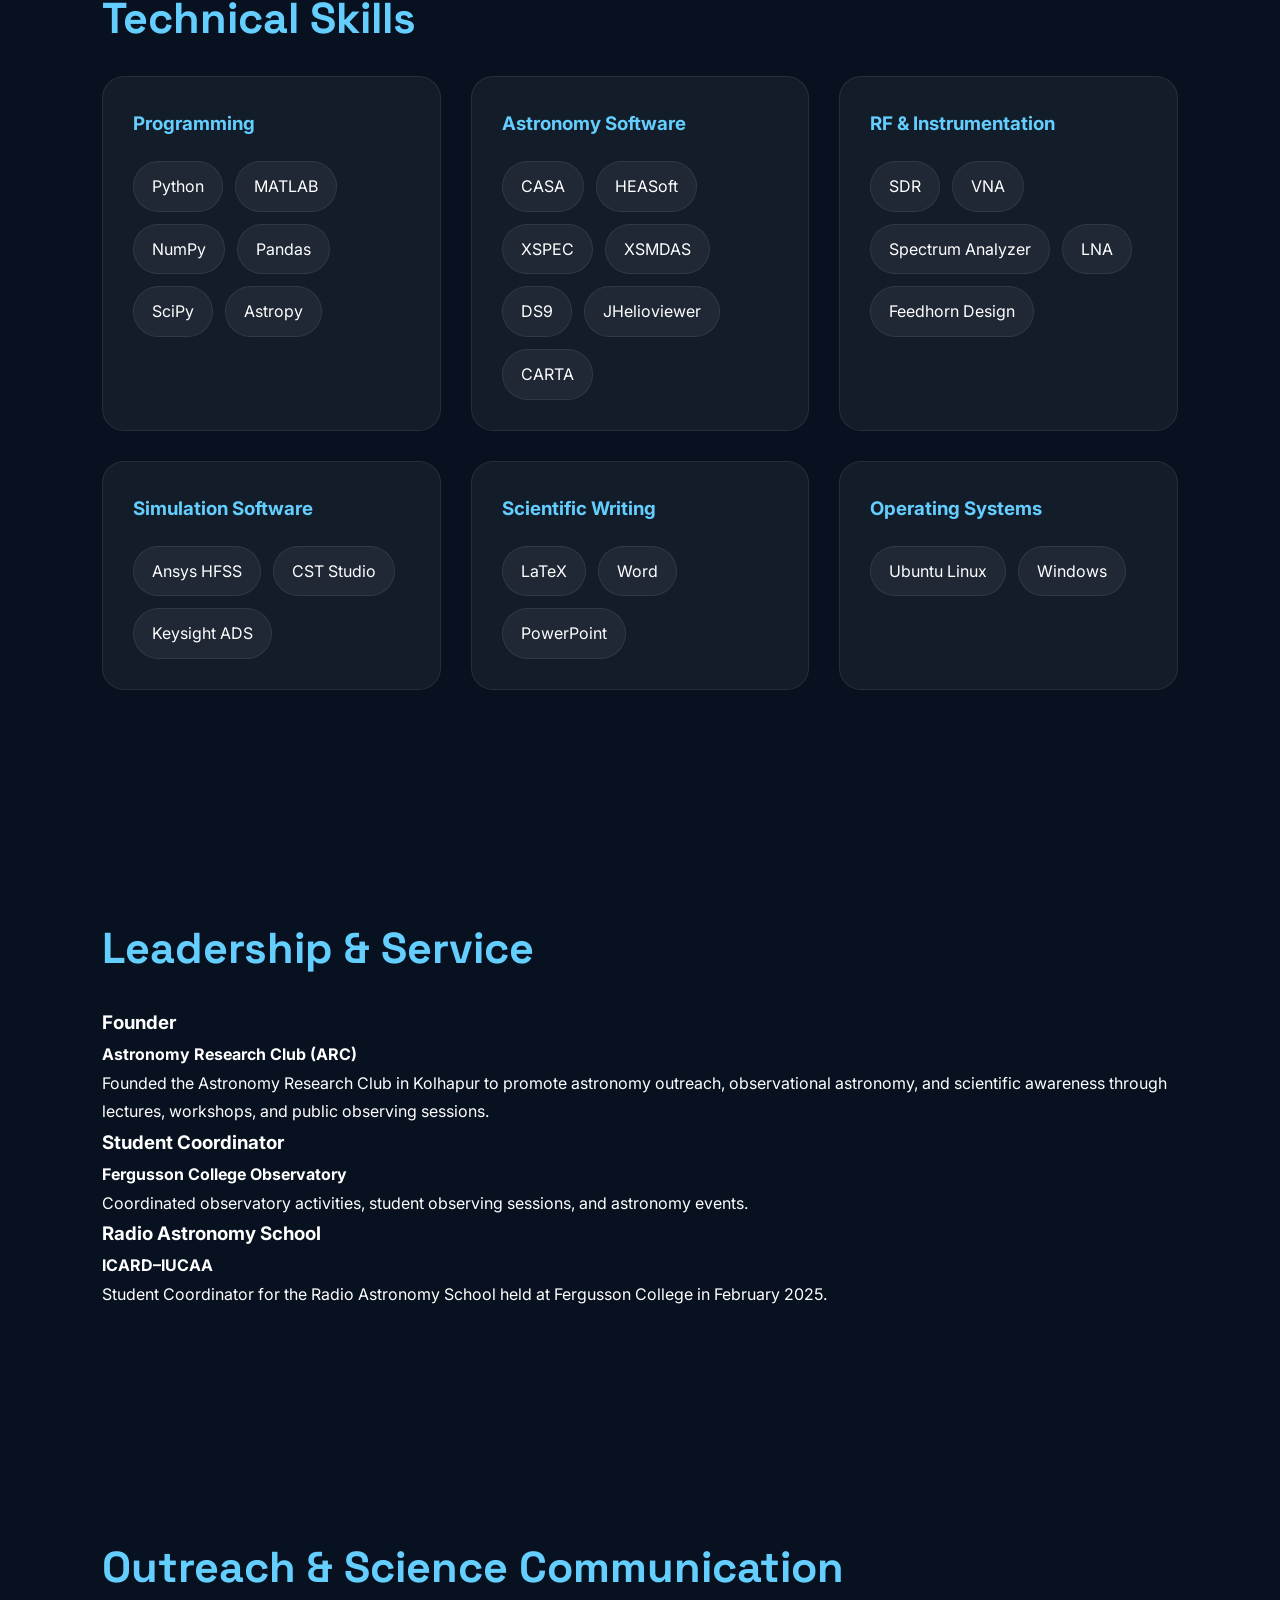
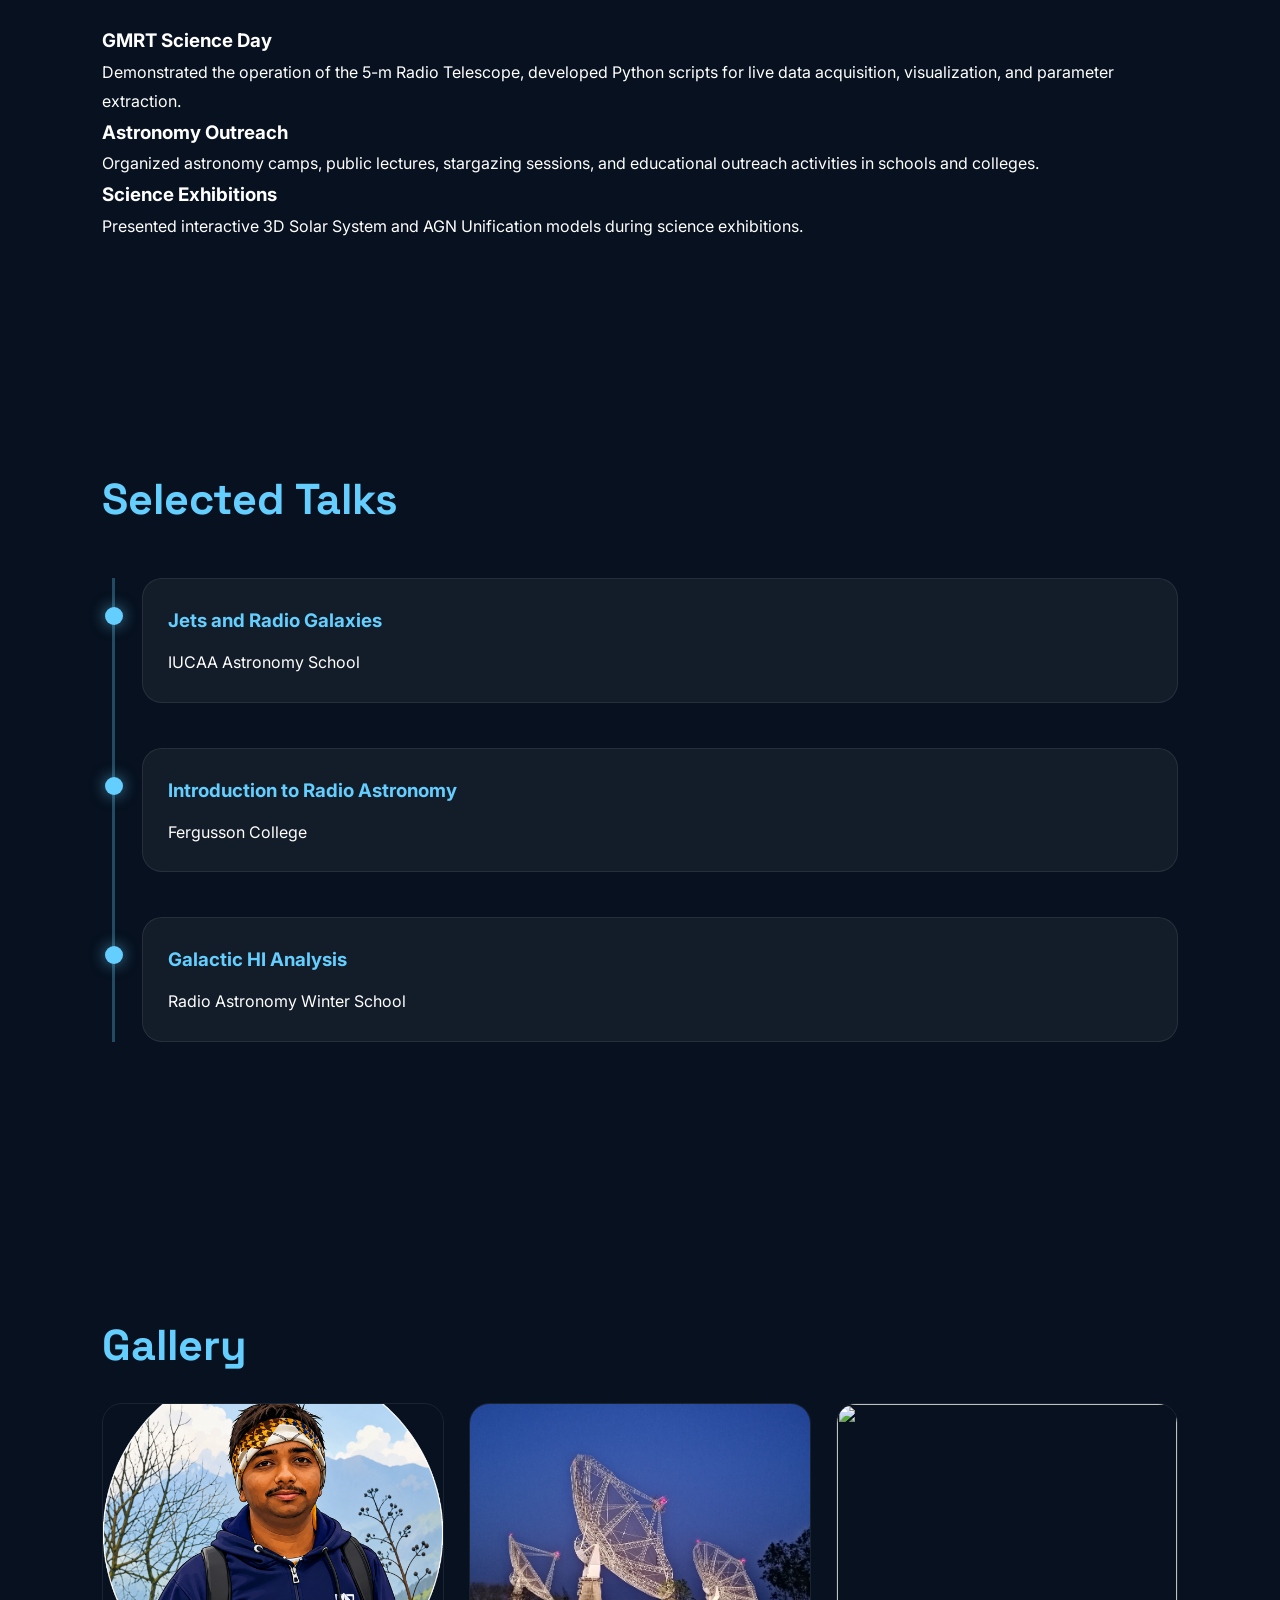
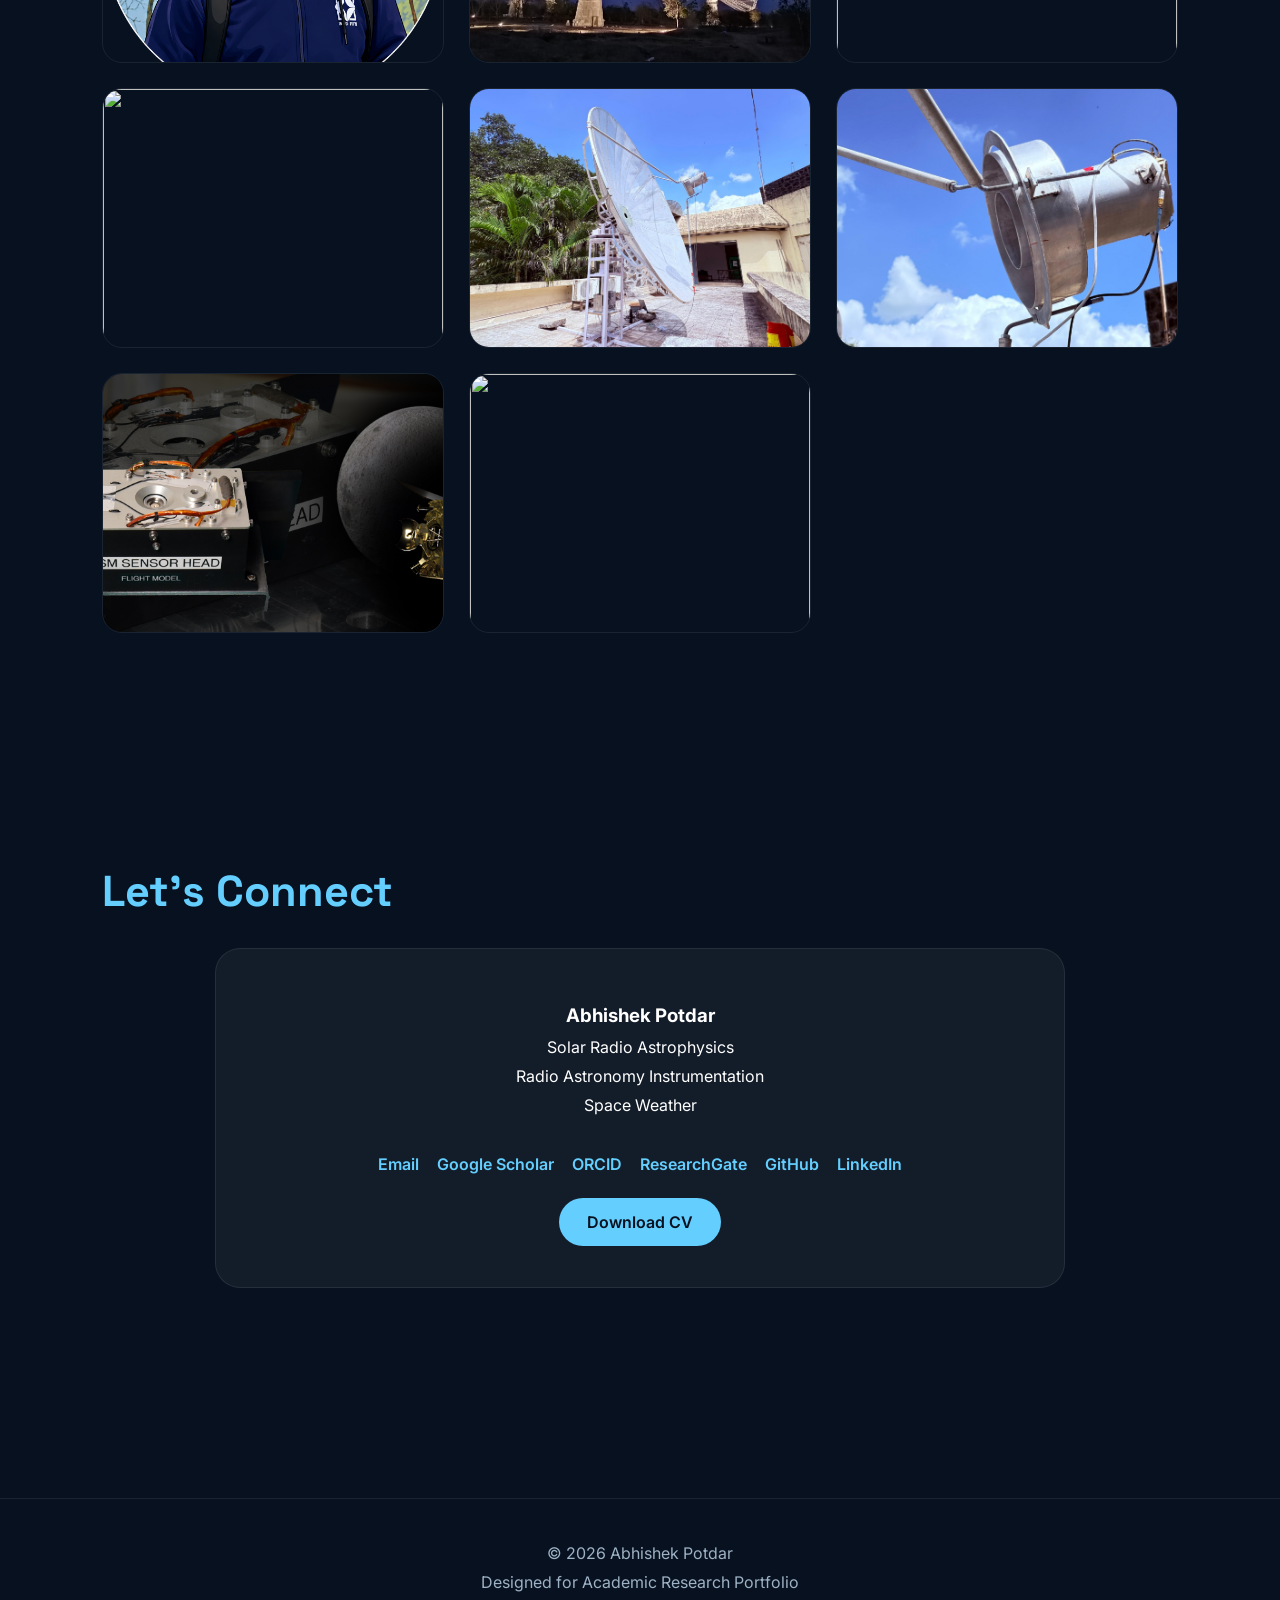
==== commit 581de26d: "Update index.html" ====
--- a/index.html
+++ b/index.html
@@ -112,12 +112,10 @@
 
 My research focuses on
 
-<strong>Chandrayaan-2 XSM</strong>,
-
-<strong>Aditya-L1 HEL1OS</strong>,
-
 <strong>Solar Radio Bursts</strong>,
-
+    
+<strong>Solar flares</strong>,
+    
 <strong>Space Weather</strong>
 
 and
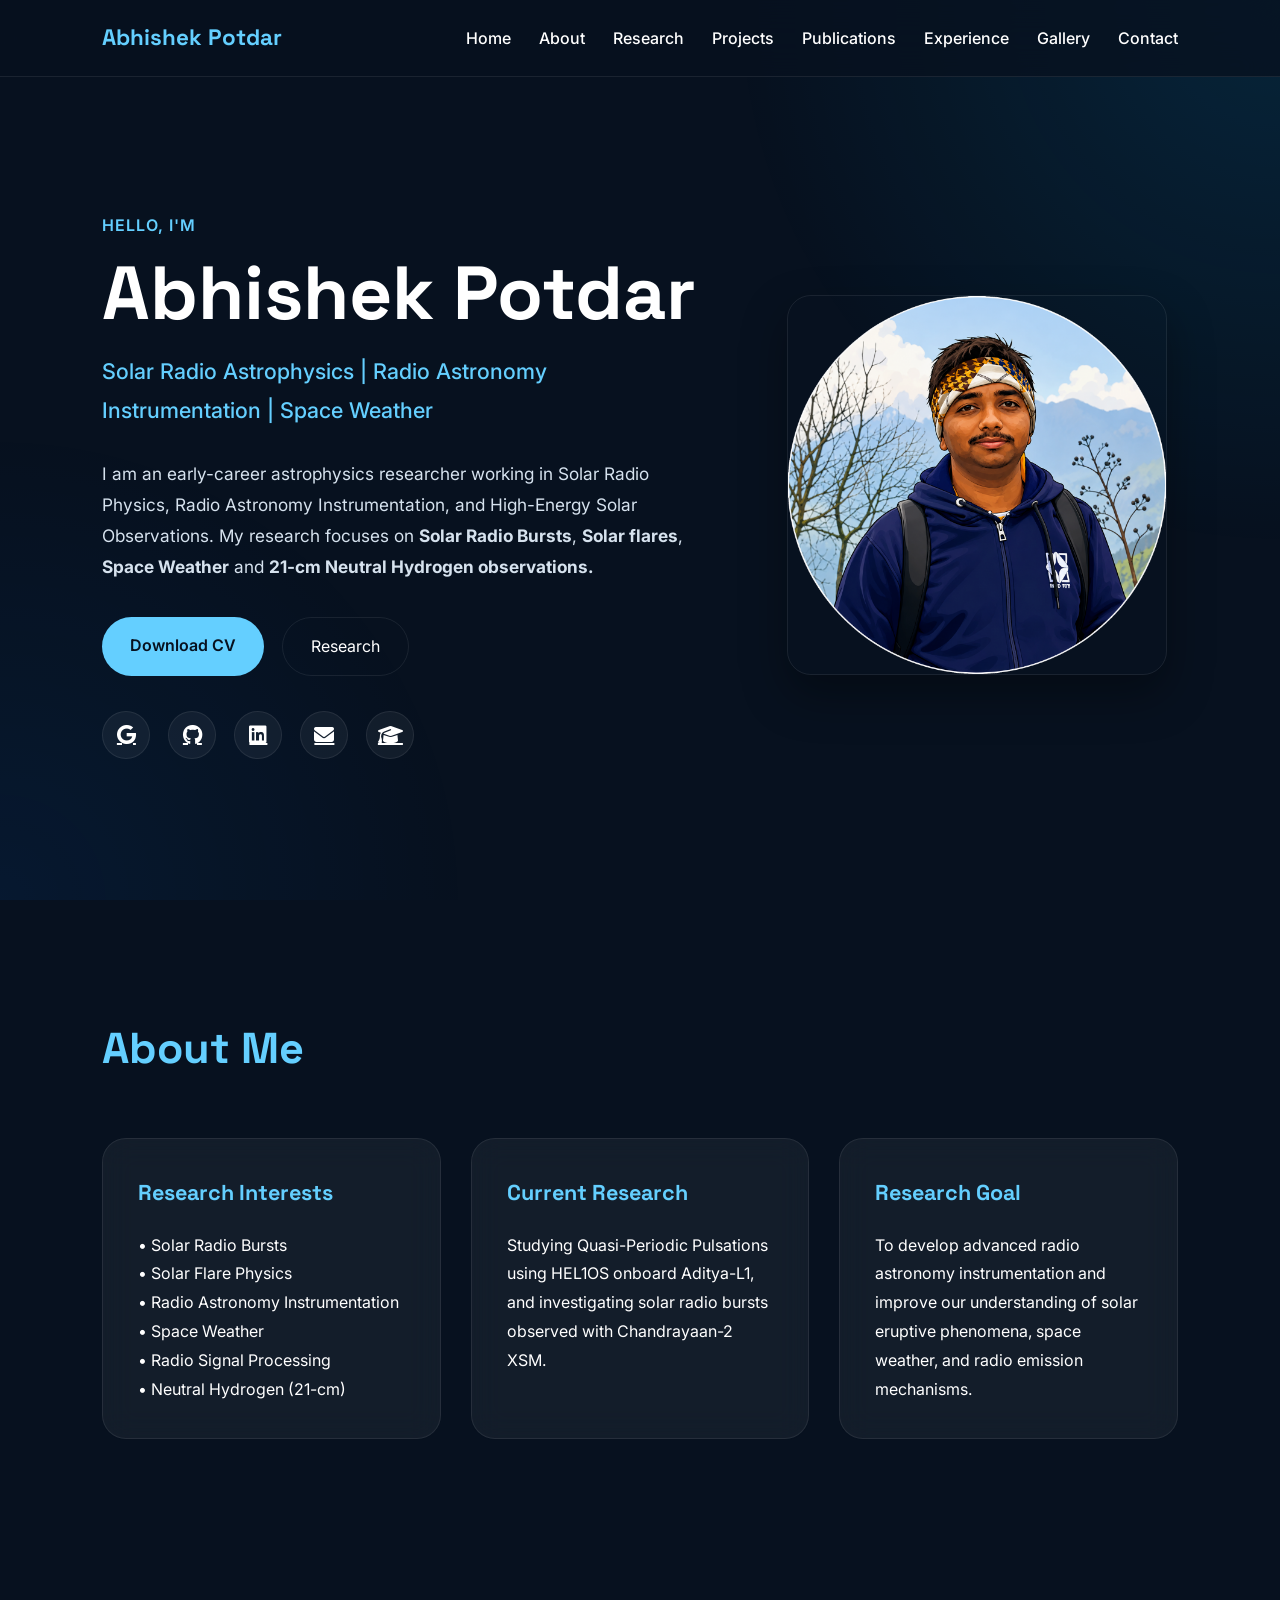
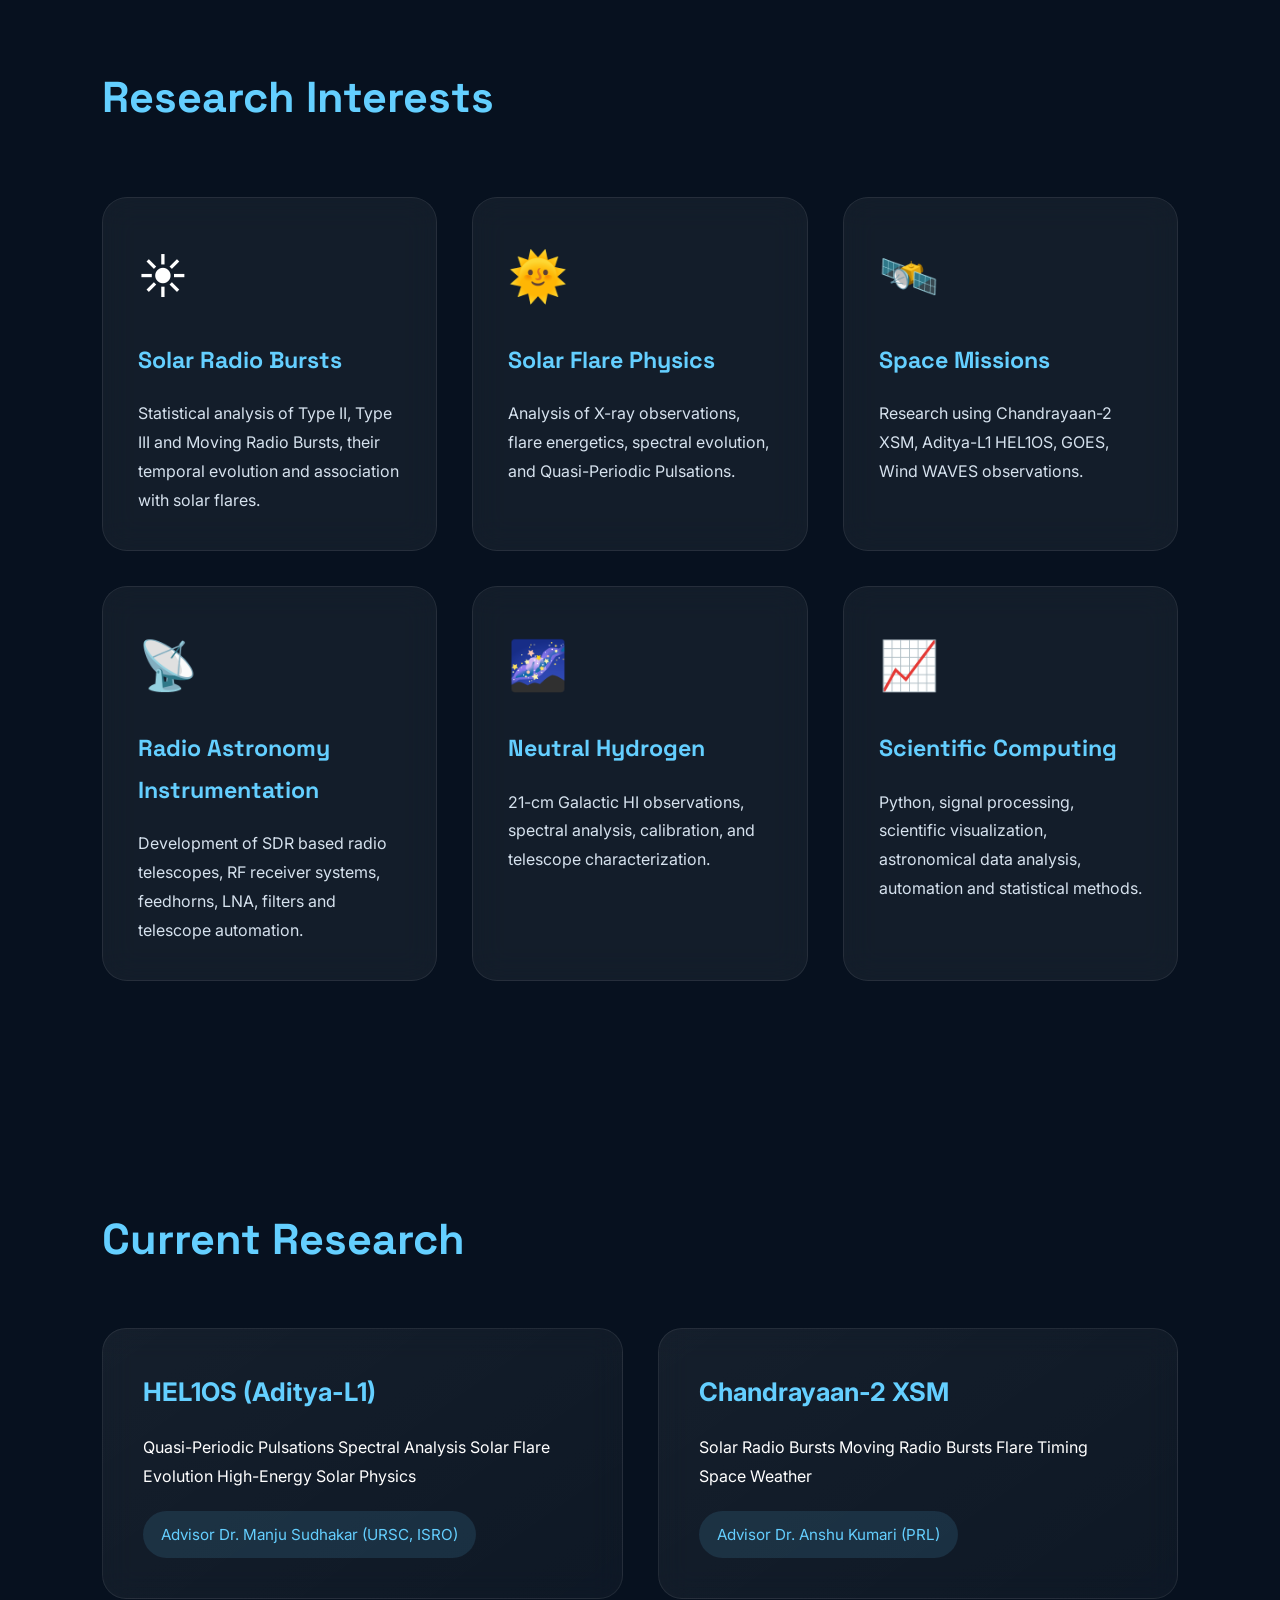
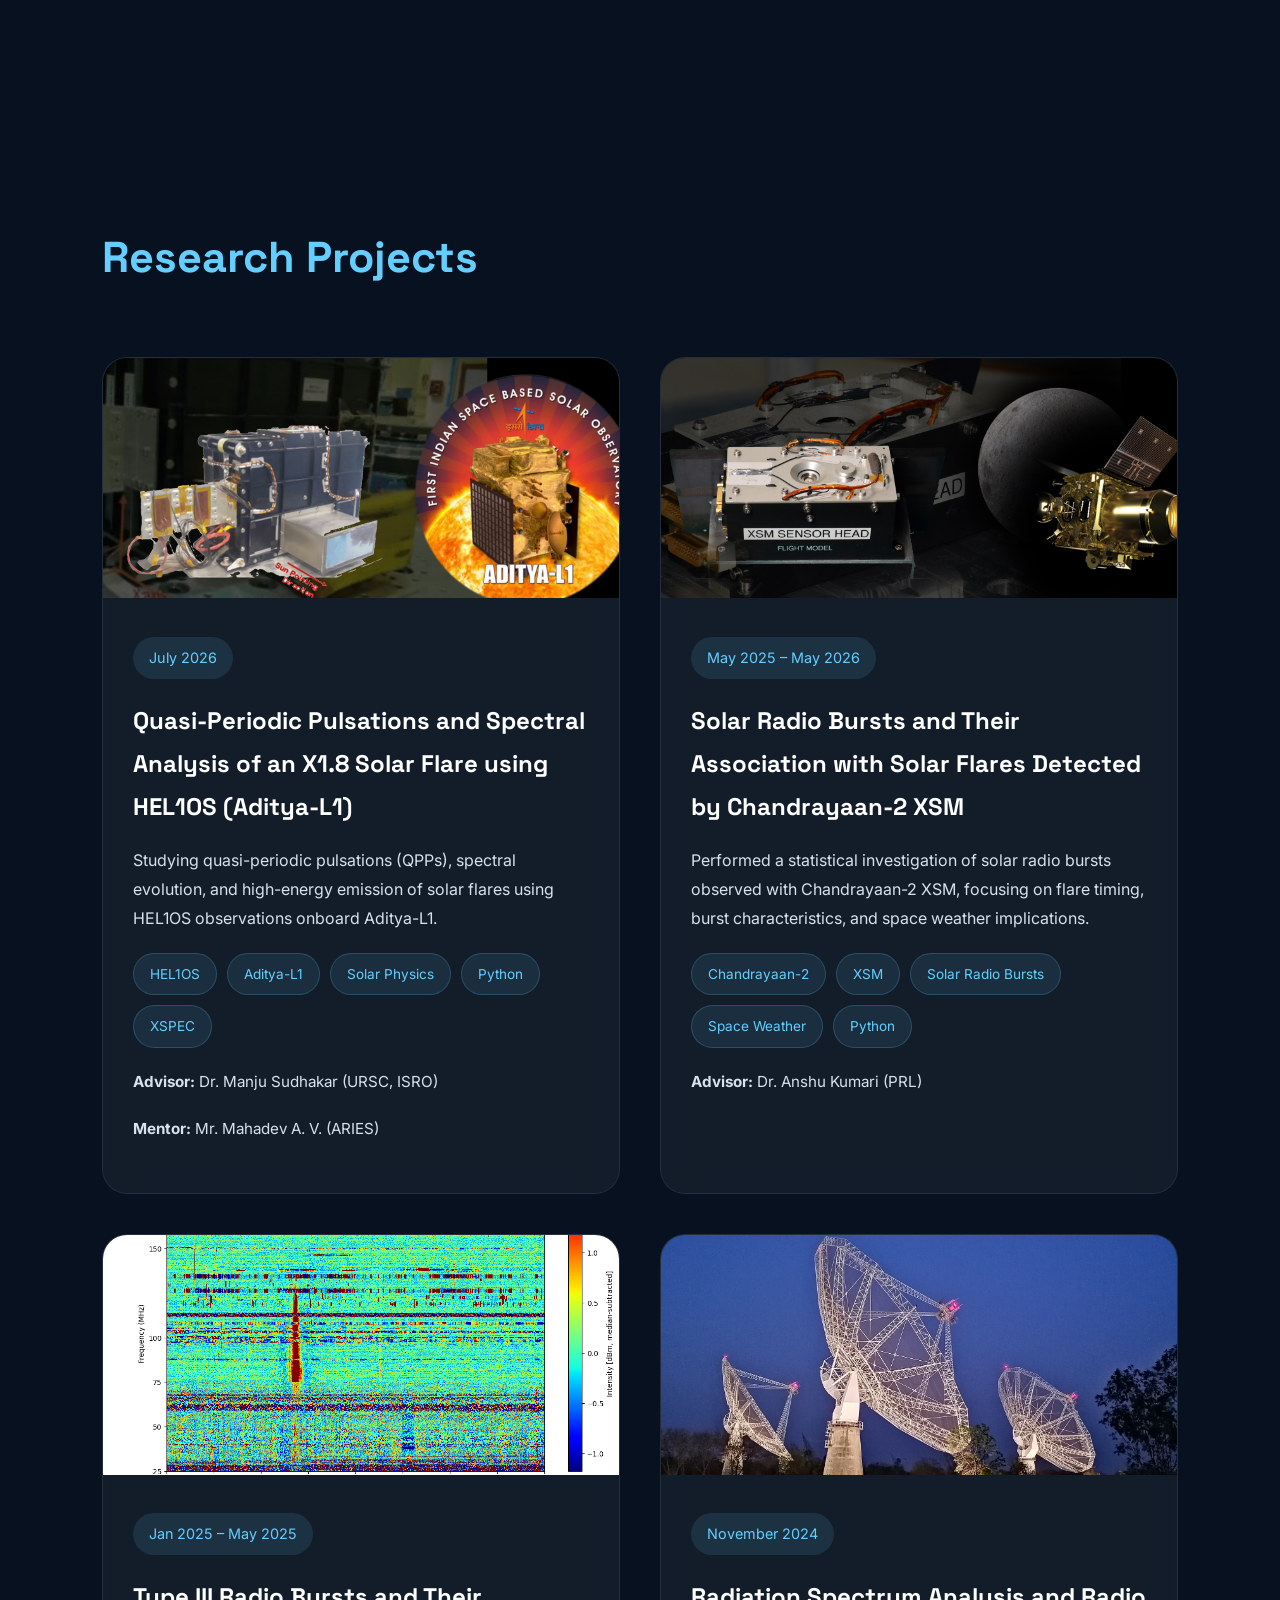
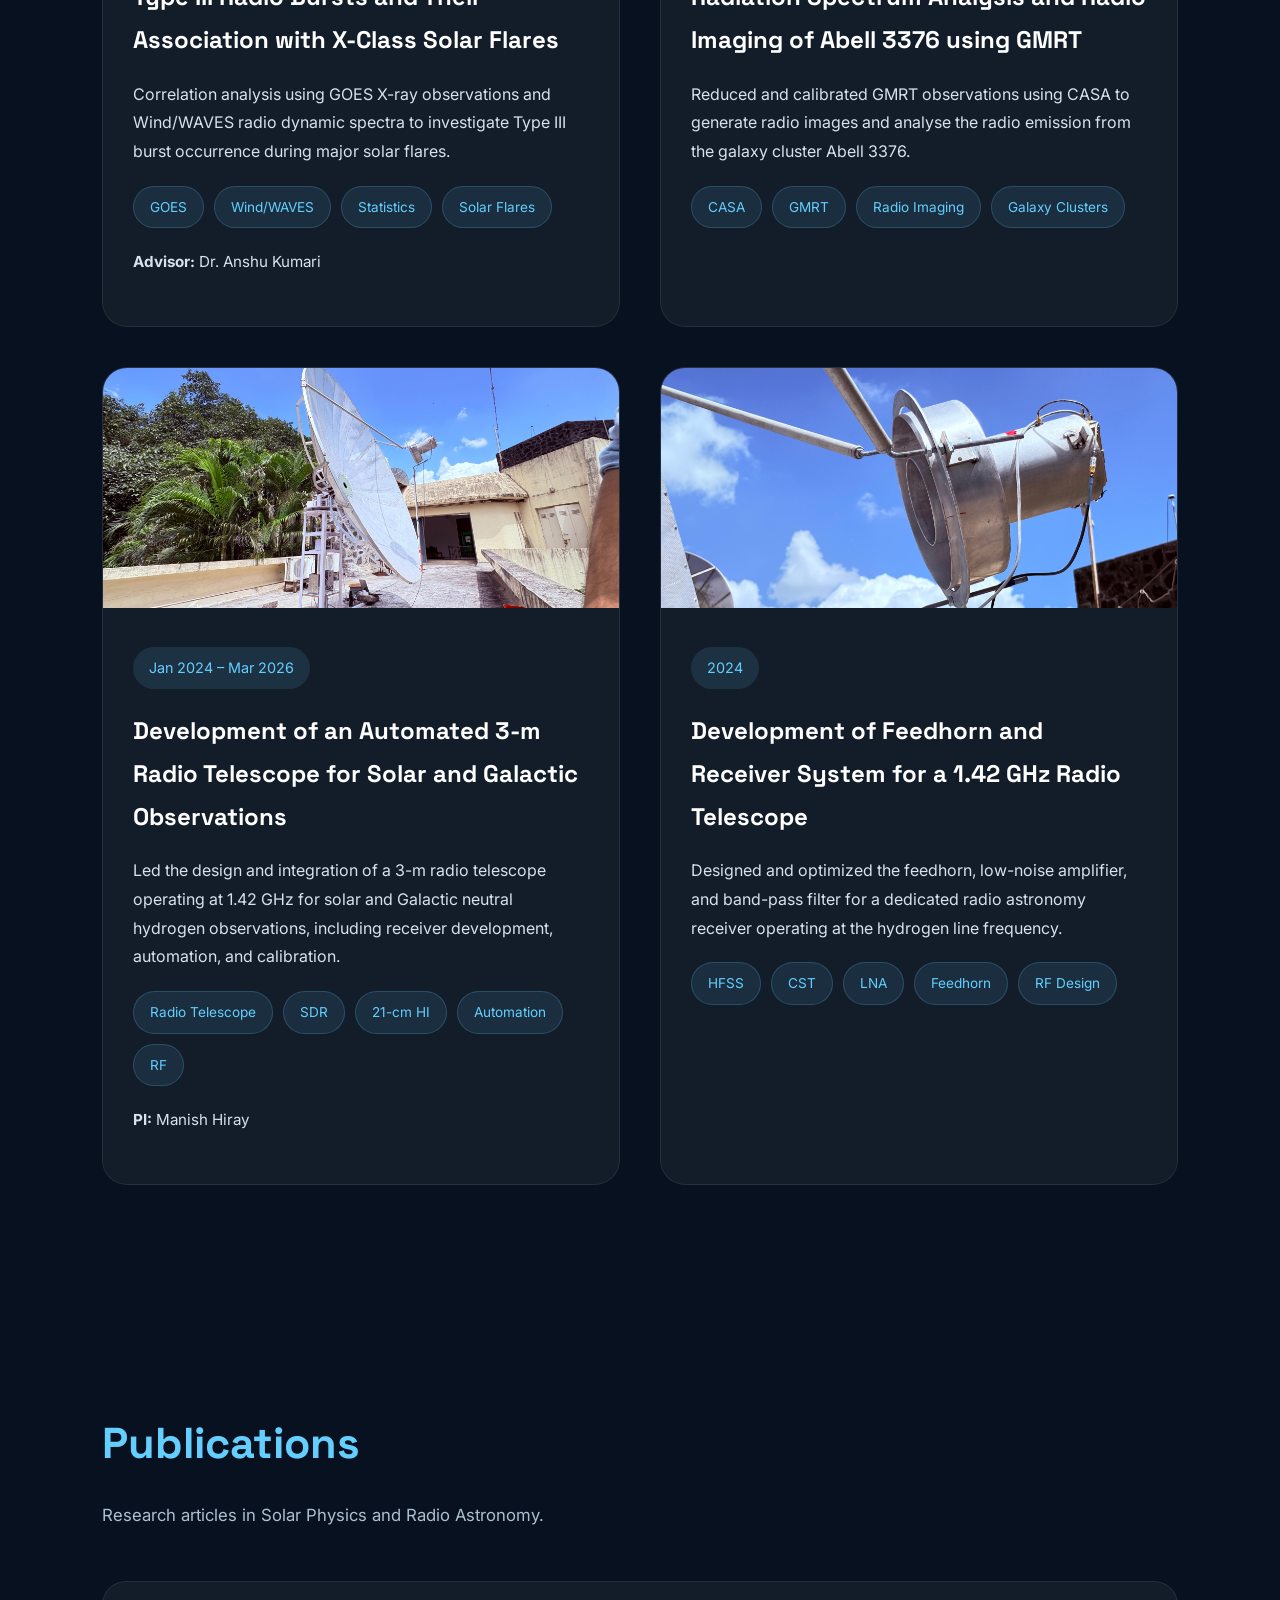
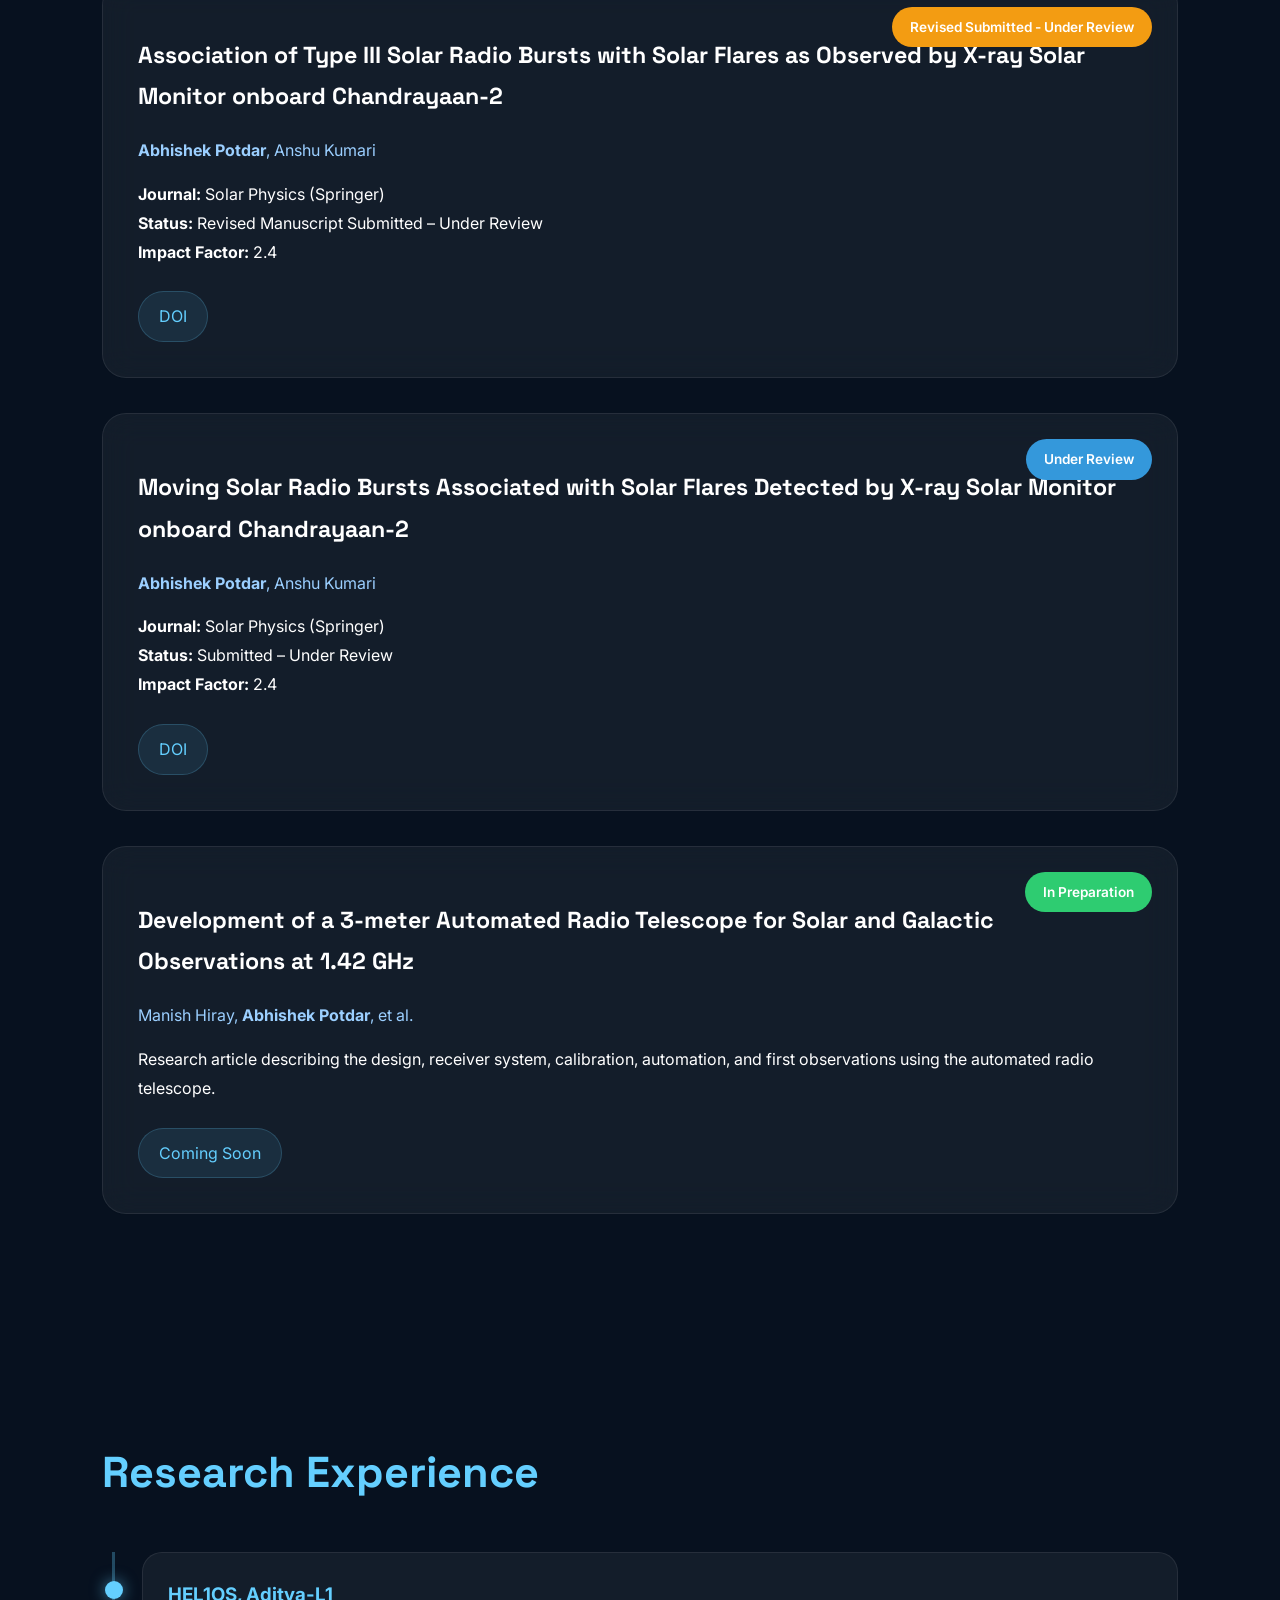
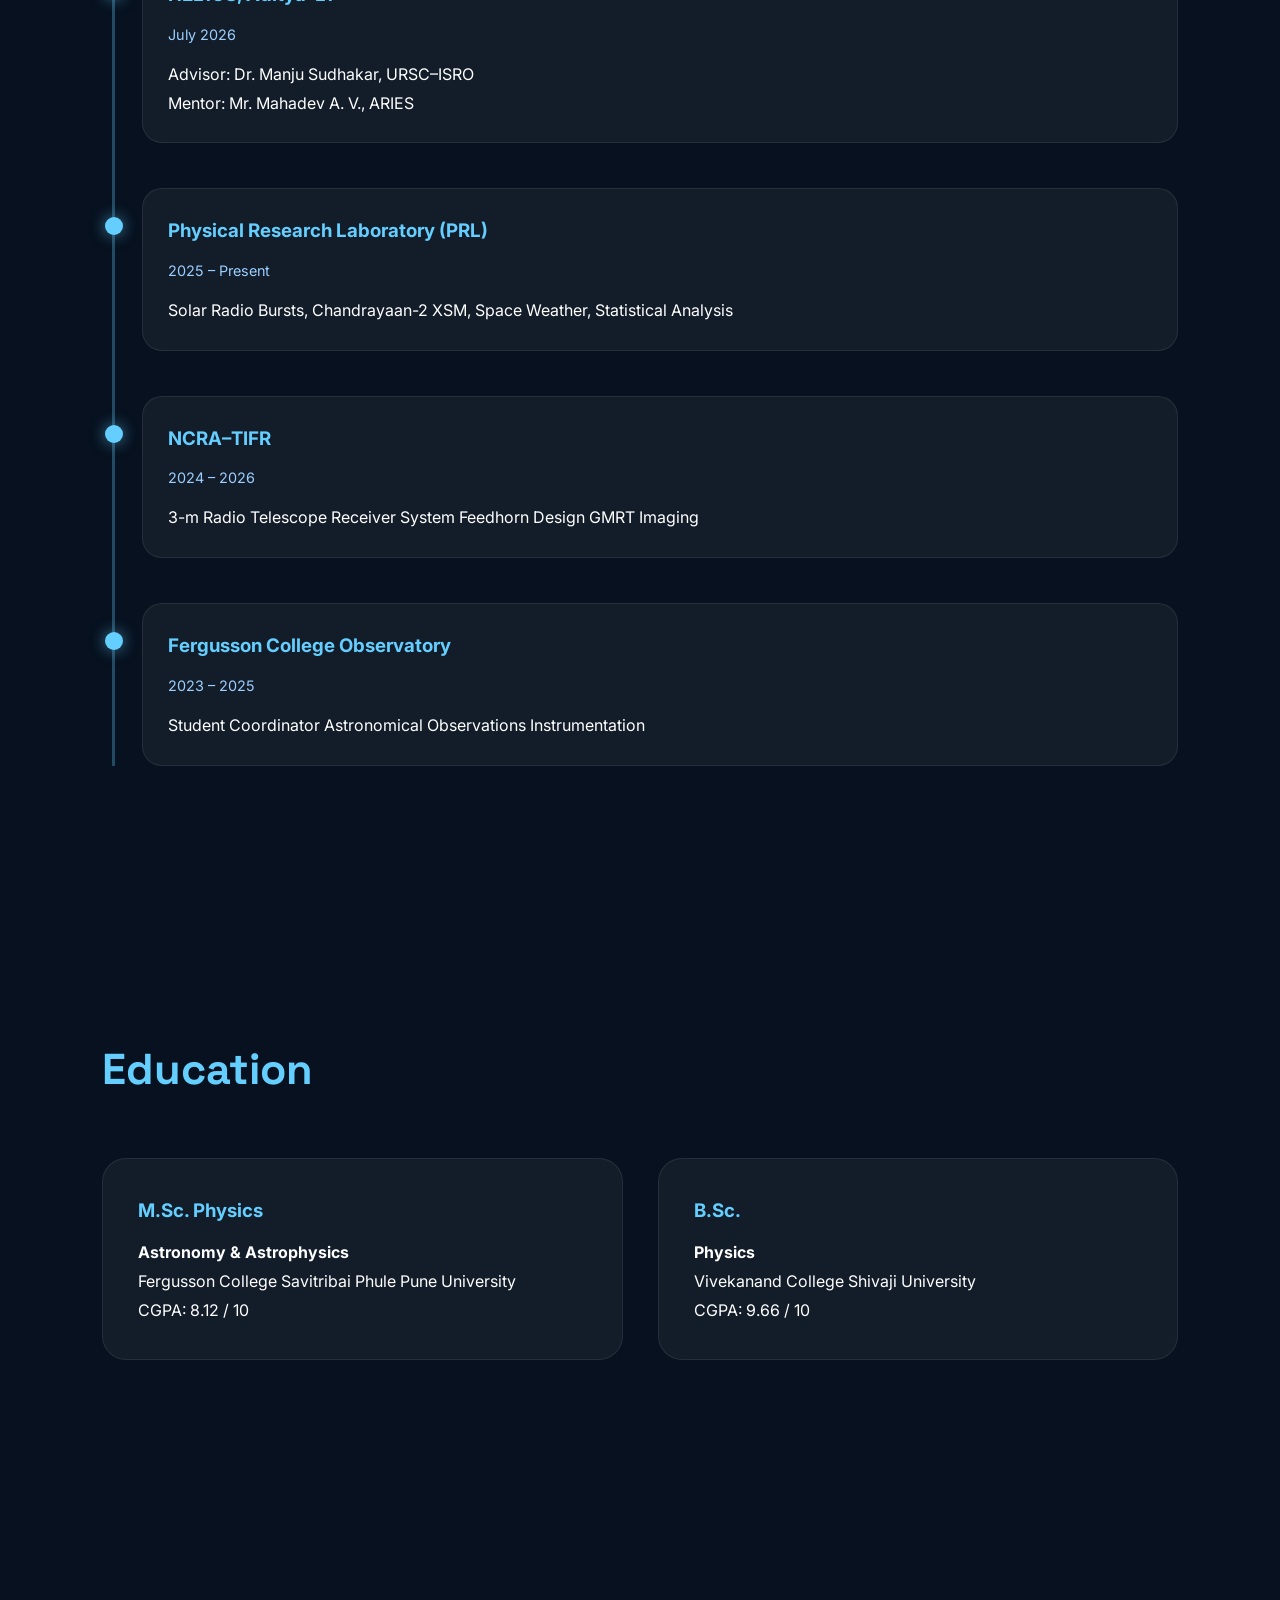
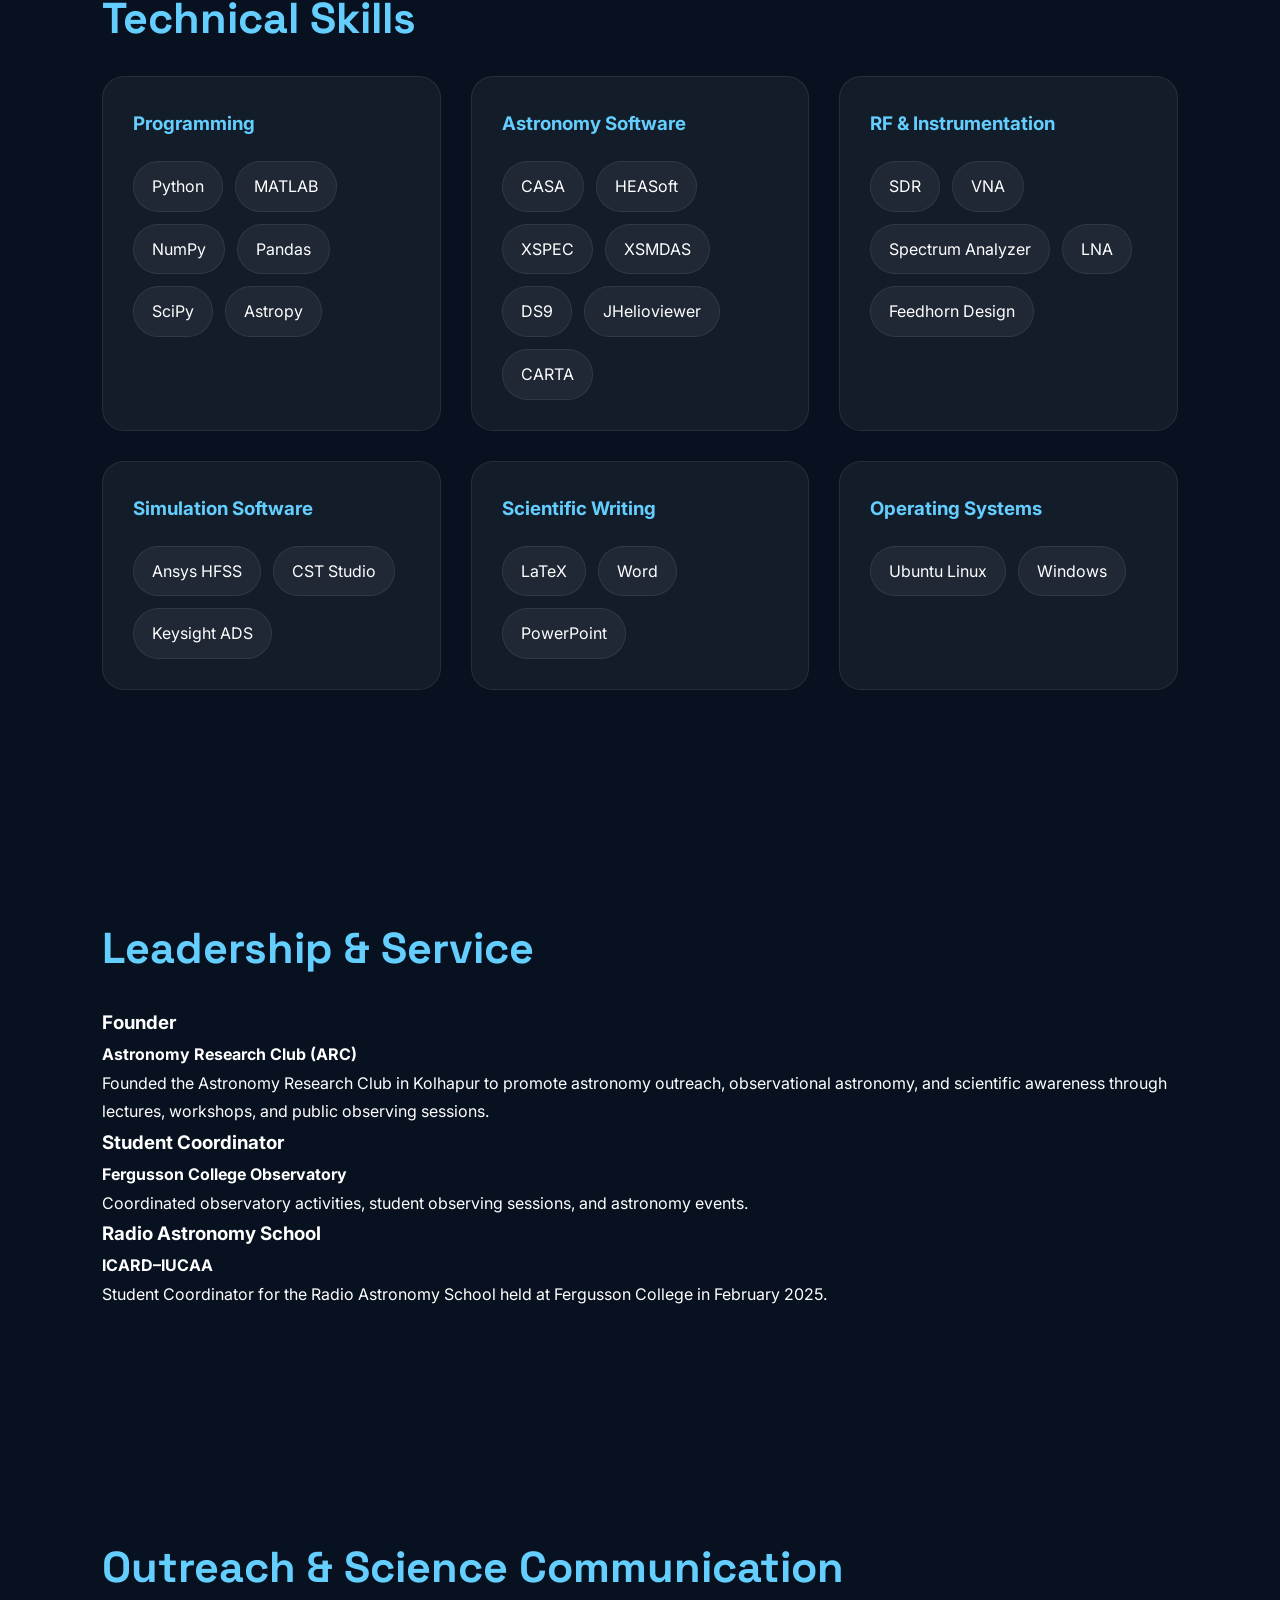
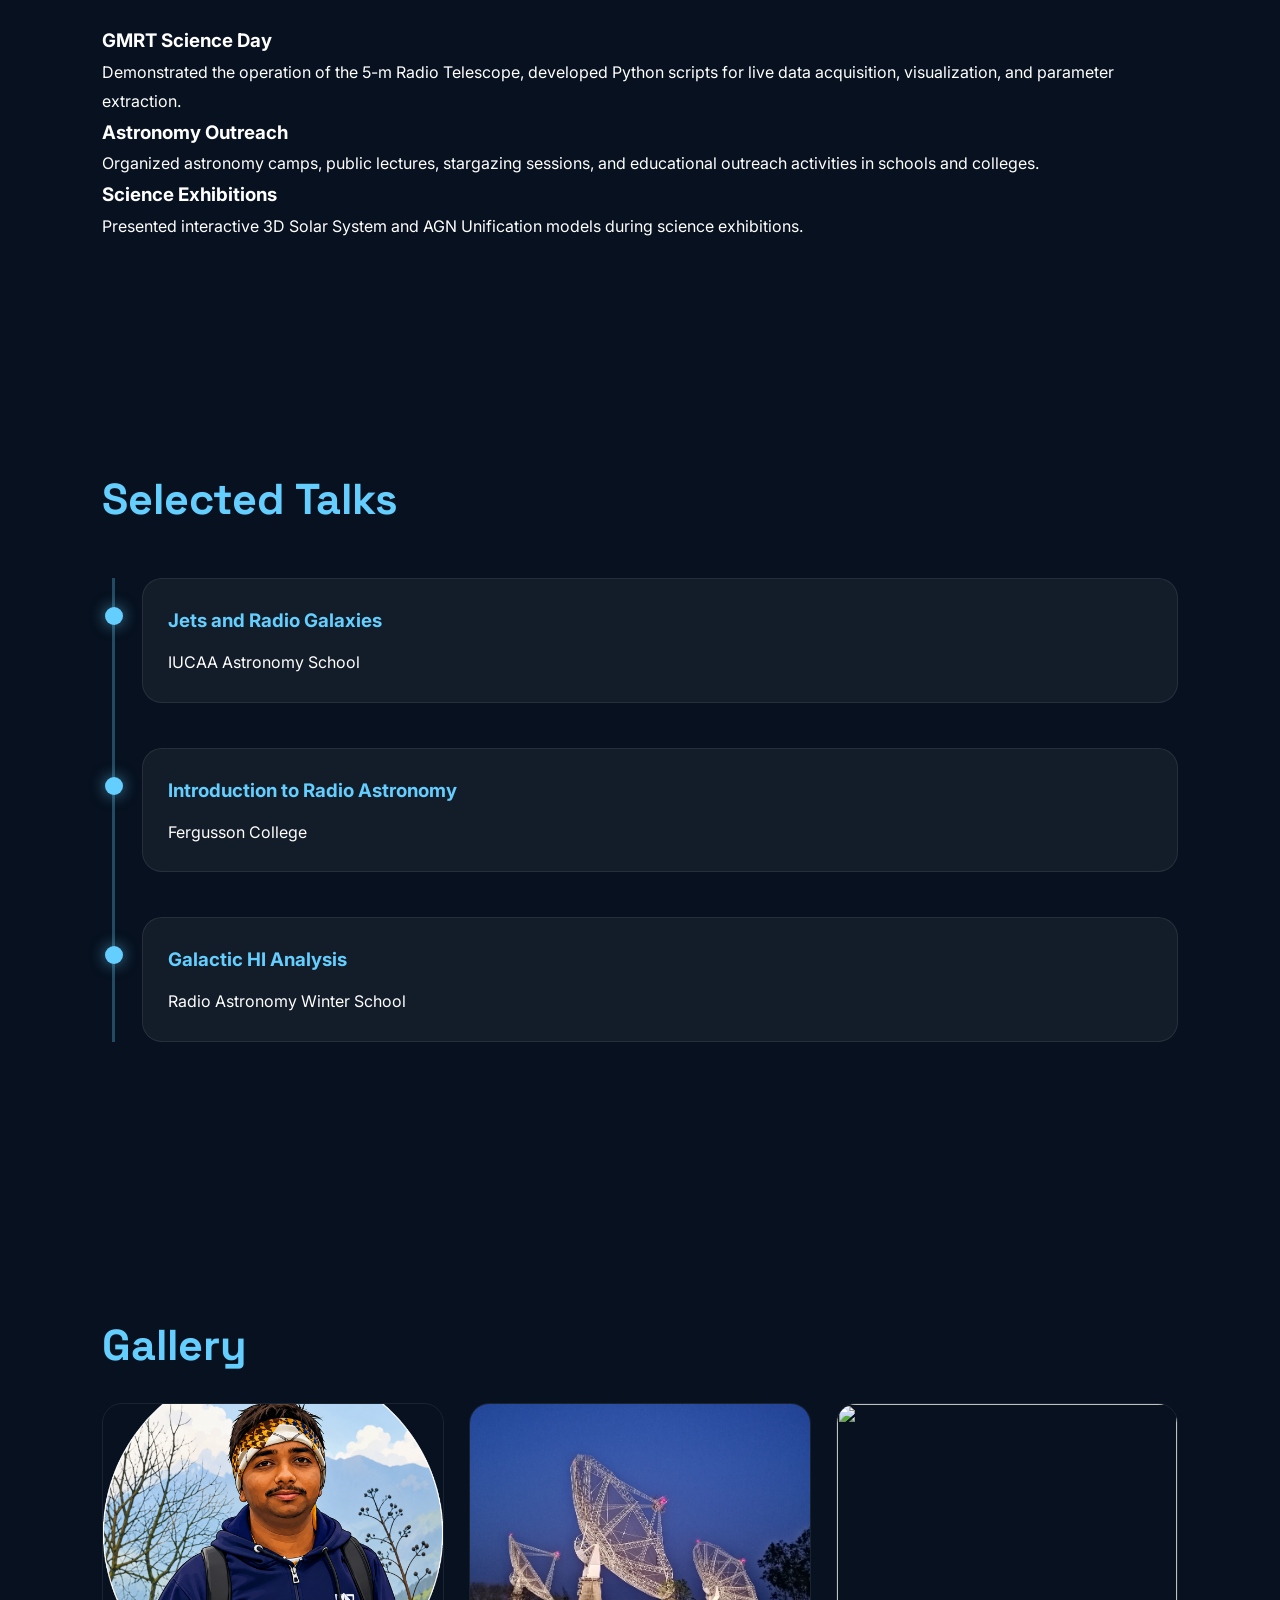
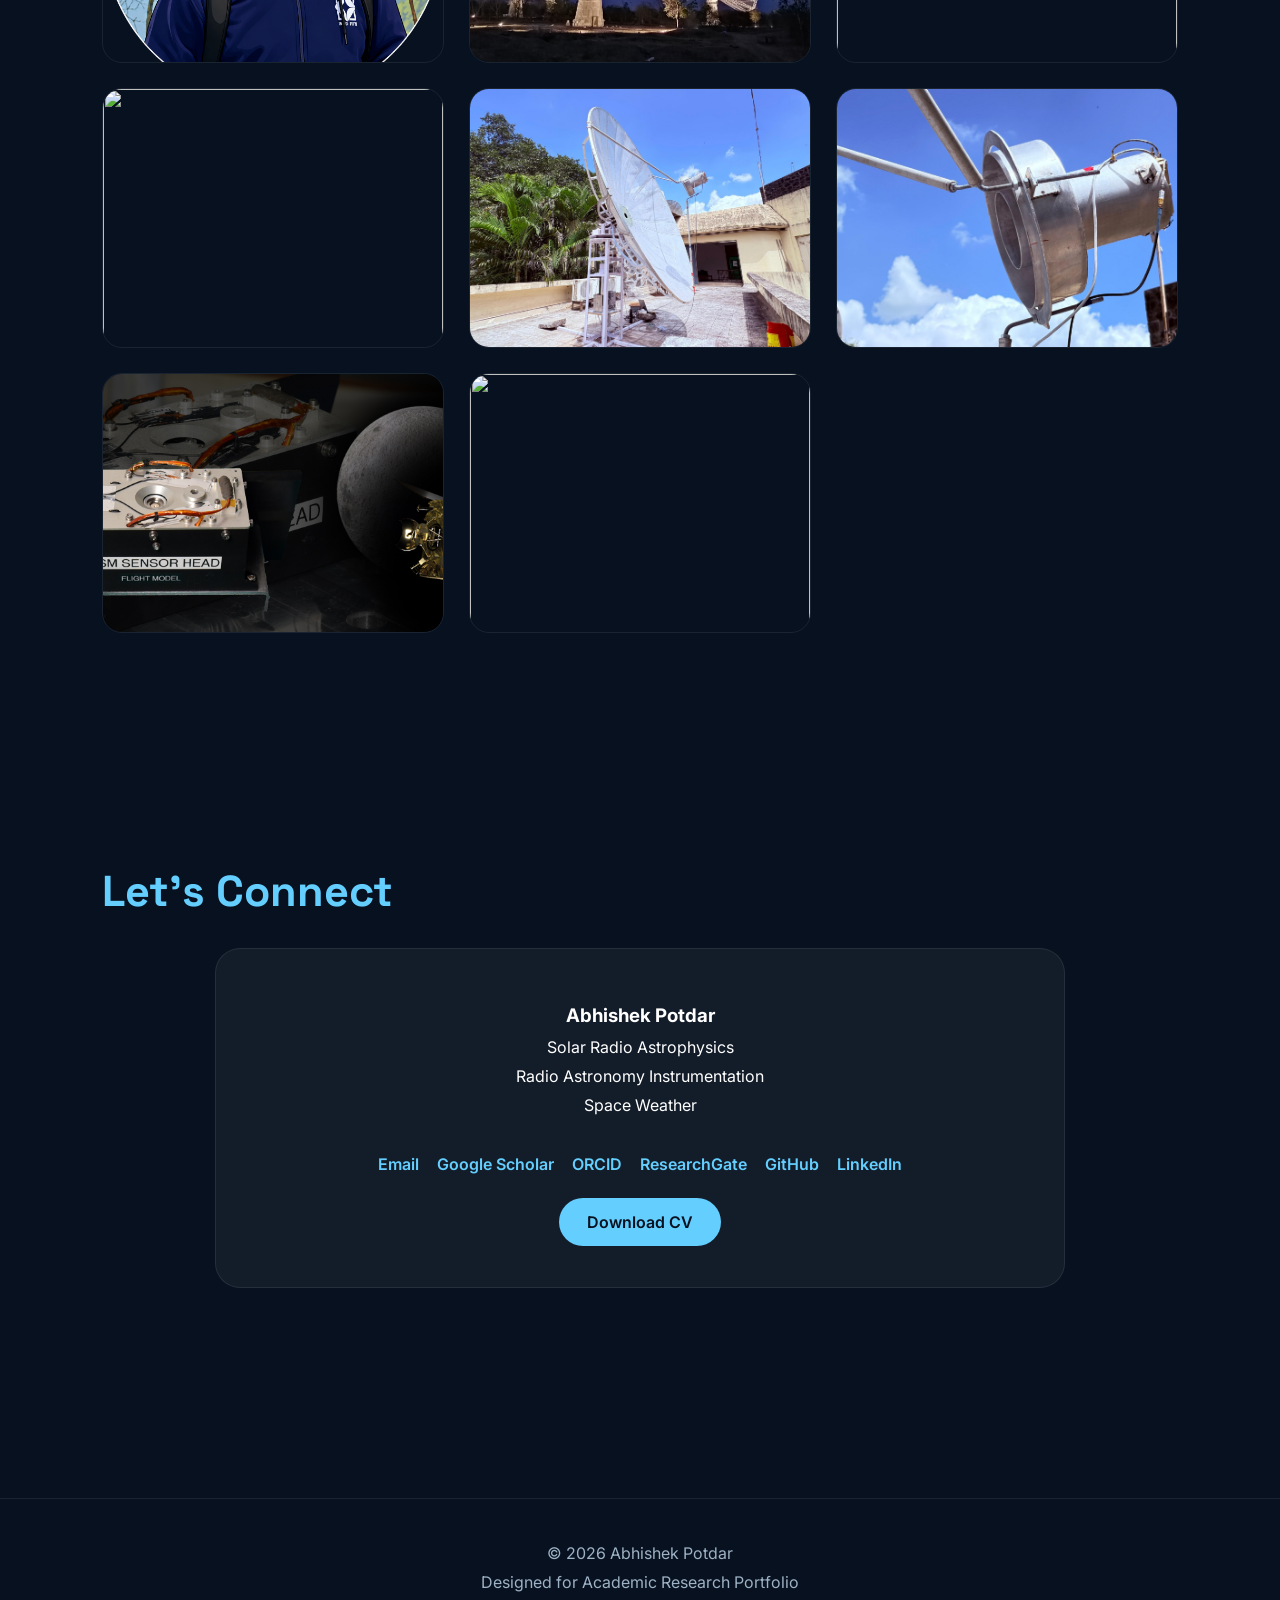
==== commit 5b654d12: "Update index.html" ====
--- a/index.html
+++ b/index.html
@@ -975,7 +975,7 @@
 
 <span>
 
-July 2026 – Present
+July 2026
 
 </span>
 
